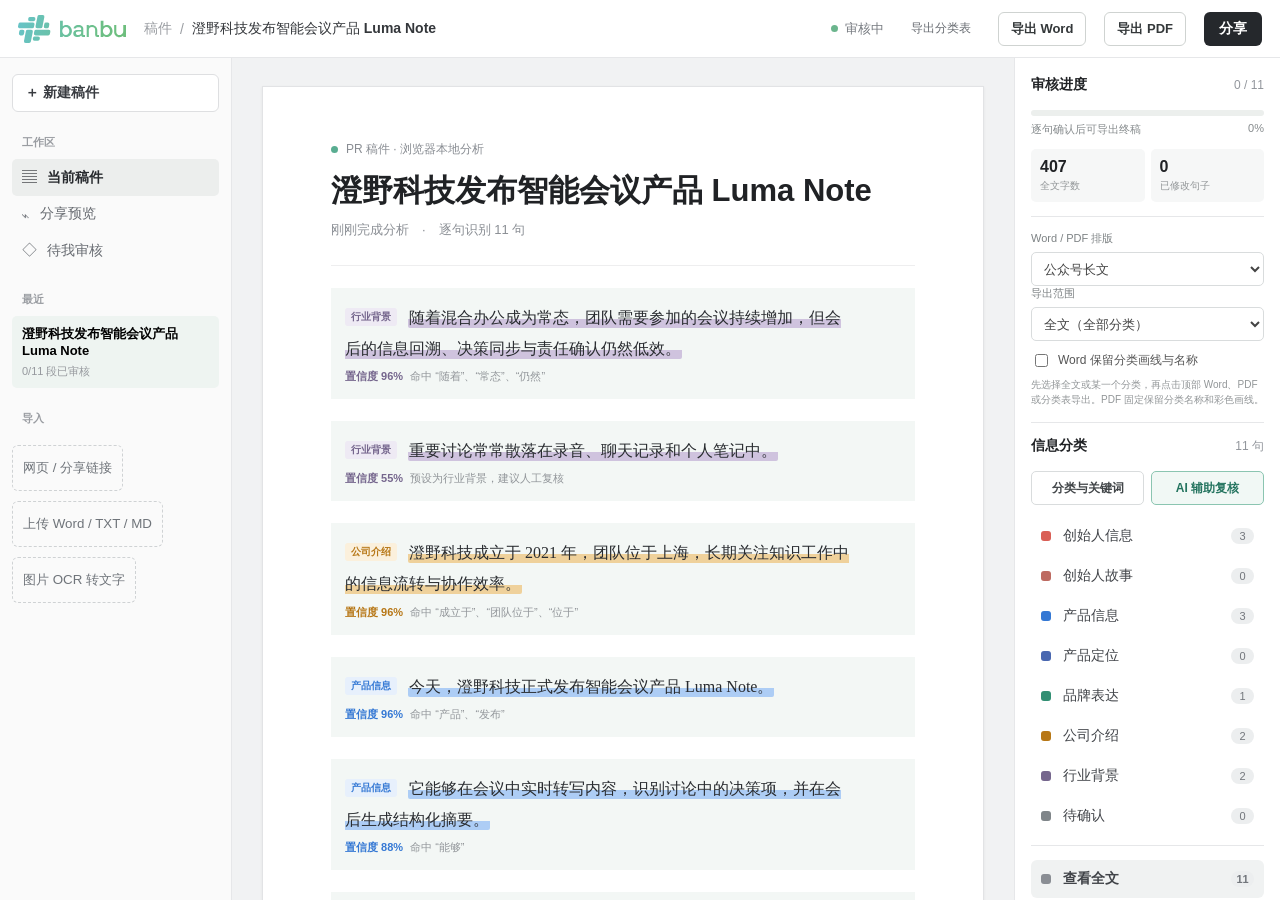
==== index.html @ 1acfd813 "Add files via upload" ====
<!doctype html>
<html lang="zh-CN">
<head>
<meta charset="utf-8">
<meta name="viewport" content="width=device-width,initial-scale=1">
<title>banbu稿件审核</title>
<style>
:root{--ink:#202225;--muted:#72767d;--line:#e6e7e9;--soft:#f6f7f8;--brand:#59ad91;--founder:#d95f56;--product:#3478d4;--voice:#328f73;--company:#b77716;--industry:#75668d;--side:232px;--review:266px}*{box-sizing:border-box}body{margin:0;font-family:Inter,"SF Pro Display","PingFang SC","Microsoft YaHei",sans-serif;color:var(--ink);background:#f4f5f6;font-size:14px}.app{height:100vh;display:grid;grid-template-columns:var(--side) minmax(600px,1fr) var(--review);grid-template-rows:58px 1fr;overflow:hidden}.topbar{grid-column:1/-1;background:#fff;border-bottom:1px solid var(--line);display:flex;align-items:center;padding:0 18px;gap:18px;z-index:3}.brand{width:108px;height:28px;display:block;flex:none}.crumb{display:flex;align-items:center;gap:8px;color:#9a9da2;min-width:0}.crumb strong{color:#34373b;font-weight:560;white-space:nowrap;overflow:hidden;text-overflow:ellipsis}.spacer{flex:1}.status{display:flex;align-items:center;gap:7px;color:#777b81;font-size:13px}.status i{width:7px;height:7px;border-radius:50%;background:#6bb58d}.iconbtn,.share,.newdoc,.filter,.restore{font:inherit;border:0;cursor:pointer}.iconbtn{width:34px;height:34px;background:transparent;border-radius:6px;color:#686c72;font-size:19px}.share{height:34px;border-radius:6px;padding:0 15px;background:#25282c;color:#fff;font-weight:600}.sidebar{grid-row:2;background:#fafafa;border-right:1px solid var(--line);padding:16px 12px;overflow:auto}.newdoc{width:100%;height:38px;border:1px solid #dedfe1;background:#fff;border-radius:6px;text-align:left;padding:0 12px;font-weight:600;color:#383b40}.side-label{margin:23px 10px 9px;color:#9a9da2;font-size:11px;font-weight:700}.nav{display:flex;align-items:center;gap:10px;padding:9px 10px;border-radius:5px;color:#666a70}.nav.active{background:#eceeed;color:#272a2e;font-weight:600}.nav b{font-size:15px;font-weight:500}.recent{margin-top:5px}.docitem{padding:9px 10px;border-radius:5px}.docitem strong{display:block;font-size:13px;margin-bottom:4px}.docitem span{color:#96999e;font-size:11px}.docitem.current{background:#eef4f1}.main{grid-row:2;background:#f1f2f3;overflow:auto;padding:28px 30px 80px}.page{max-width:790px;min-height:980px;margin:0 auto;background:#fff;border:1px solid #e2e3e5;box-shadow:0 1px 3px rgba(30,35,40,.06);padding:54px 68px}.doc-kicker{display:flex;align-items:center;gap:8px;color:#888c92;font-size:12px}.doc-kicker .dot{width:7px;height:7px;background:var(--brand);border-radius:50%}h1{font-size:31px;line-height:1.25;margin:14px 0 10px;letter-spacing:0;font-weight:720}.meta{color:#8b8f95;font-size:13px;padding-bottom:26px;border-bottom:1px solid #eeeeef}.focusbar{display:none;align-items:center;gap:10px;margin:20px 0 4px;padding:10px 12px;background:#f7f8f8;border-left:3px solid currentColor}.focusbar.show{display:flex}.focusbar strong{font-size:13px}.focusbar span{color:#7a7e84}.restore{margin-left:auto;color:#333;background:#fff;border:1px solid #dcdee0;border-radius:5px;padding:5px 9px}.article{font-family:"Songti SC","Noto Serif SC",serif;font-size:16px;line-height:1.95}.segment{margin:22px 0;transition:.16s}.segment mark{color:#292c30;border-radius:2px;padding:2px 1px;background:linear-gradient(transparent 57%,var(--mark) 57%)}.segment::before{content:attr(data-label);float:left;margin:6px 11px 0 0;font-family:Inter,"PingFang SC",sans-serif;font-size:10px;line-height:18px;height:18px;padding:0 6px;border-radius:3px;color:var(--color);background:var(--pale);font-weight:700}.segment.hidden{display:none}.empty{display:none;text-align:center;color:#878b91;padding:80px 0}.right{grid-row:2;background:#fff;border-left:1px solid var(--line);padding:18px 16px;overflow:auto}.review-head{display:flex;justify-content:space-between;align-items:center;margin-bottom:16px}.review-head strong{font-size:14px}.review-head span{font-size:12px;color:#92969c}.filter{width:100%;display:grid;grid-template-columns:12px 1fr auto;align-items:center;gap:10px;text-align:left;padding:10px;border-radius:6px;background:transparent;color:#414449;margin:2px 0}.filter:hover{background:#f5f6f6}.filter.active{background:#f0f2f2;font-weight:650}.swatch{width:10px;height:10px;border-radius:3px;background:var(--color)}.count{font-size:11px;min-width:23px;text-align:center;border-radius:10px;background:#eceeef;color:#72767c;padding:2px 5px}.full{border-top:1px solid var(--line);margin-top:10px;padding-top:12px}.note{margin-top:24px;padding-top:17px;border-top:1px solid var(--line);color:#8a8e94;font-size:12px;line-height:1.6}.upload{margin-top:10px;border:1px dashed #cfd2d4;border-radius:6px;padding:13px 10px;text-align:center;color:#6f747a;background:#fafafa}.toast{position:fixed;right:22px;top:72px;background:#26292d;color:#fff;padding:11px 14px;border-radius:6px;box-shadow:0 8px 26px #0002;opacity:0;transform:translateY(-6px);pointer-events:none;transition:.2s;z-index:10}.toast.show{opacity:1;transform:none}.mobile-filter{display:none}
@media(max-width:800px){.app{display:block;height:auto;min-height:100vh}.topbar{height:54px;position:sticky;top:0}.brand{width:86px}.crumb span,.status,.iconbtn{display:none}.share{padding:0 11px}.sidebar,.right{display:none}.main{padding:0;background:#fff;overflow:visible}.page{border:0;box-shadow:none;min-height:auto;padding:28px 20px 110px}.doc-kicker{font-size:11px}h1{font-size:25px}.article{font-size:15.5px;line-height:1.9}.segment{margin:18px 0}.mobile-filter{display:flex;position:fixed;left:0;right:0;bottom:0;background:#fff;border-top:1px solid var(--line);padding:8px 10px calc(8px + env(safe-area-inset-bottom));gap:6px;overflow-x:auto;z-index:6}.mobile-filter .filter{width:auto;display:flex;white-space:nowrap;padding:8px 9px;background:#f5f6f6}.mobile-filter .filter.active{outline:2px solid #daddde}.mobile-filter .count{display:none}.focusbar{margin-top:16px}.toast{left:16px;right:16px;top:66px;text-align:center}}
.modal-backdrop{position:fixed;inset:0;background:rgba(20,24,22,.32);display:none;align-items:center;justify-content:center;padding:24px;z-index:20}.modal-backdrop.show{display:flex}.modal{width:min(680px,100%);background:#fff;border:1px solid #dfe2df;border-radius:8px;box-shadow:0 24px 70px #18201d38;padding:24px}.modal-head{display:flex;align-items:start;justify-content:space-between;gap:20px}.modal h2{font-size:20px;margin:0 0 6px}.modal p{margin:0;color:#7b8080;line-height:1.6}.close{border:0;background:transparent;font-size:22px;color:#777;cursor:pointer}.draft-title{width:100%;height:40px;margin:20px 0 10px;border:1px solid #d7dadd;border-radius:5px;padding:0 12px;color:#282b2d;font:inherit}.draft-input{width:100%;height:280px;resize:vertical;border:1px solid #d7dadd;border-radius:5px;padding:13px;font:15px/1.75 "Songti SC",serif;color:#292c2d}.modal-actions{display:flex;align-items:center;gap:9px;margin-top:14px}.privacy{font-size:12px;color:#8a8e8d;margin-right:auto}.secondary,.analyze{height:38px;border-radius:5px;padding:0 14px;font:inherit;font-weight:600;cursor:pointer}.secondary{border:1px solid #d7dadd;background:#fff;color:#444}.analyze{border:1px solid #287c69;background:#287c69;color:#fff}.segment{position:relative;padding-right:26px}.reclassify{position:absolute;right:0;top:5px;width:22px;height:22px;border:0;background:transparent;color:#a4a8aa;cursor:pointer;opacity:0}.segment:hover .reclassify,.segment:focus-within .reclassify{opacity:1}.class-menu{position:fixed;display:none;background:#fff;border:1px solid #dddfe1;border-radius:6px;box-shadow:0 10px 34px #1a201d26;padding:5px;z-index:15}.class-menu.show{display:block}.class-menu button{display:block;width:150px;border:0;background:#fff;padding:8px 10px;text-align:left;border-radius:4px;color:#45484b;cursor:pointer}.class-menu button:hover{background:#f2f4f3}.empty-state{text-align:center;padding:100px 20px;color:#777}.empty-state h2{color:#333;font-size:22px;margin:0 0 8px}.empty-state button{margin-top:18px}.readonly .newdoc,.readonly .upload,.readonly .reclassify{display:none}.readonly .status{color:#75668d}.readonly .status i{background:#75668d}.analysis-note{font-size:11px;color:#969a9d;margin-top:12px;line-height:1.55}.file-hidden{display:none}
@media(max-width:800px){.modal{padding:20px}.draft-input{height:46vh}.modal-actions{flex-wrap:wrap}.privacy{width:100%}.reclassify{opacity:1}.segment{padding-right:24px}}
.word-export{height:34px;border:1px solid #cfd3d1;border-radius:6px;padding:0 12px;background:#fff;color:#34383a;font:600 13px Inter,"PingFang SC",sans-serif;cursor:pointer;white-space:nowrap}.segment{padding:5px 62px 5px 0}.segment mark{outline:0}.segment mark[contenteditable="true"]:focus{background:#fff5c9;box-shadow:0 0 0 3px #fff5c9;border-bottom-color:#d7ad38}.segment.edited::after{content:"已修改";position:absolute;right:30px;top:8px;font:10px/1.4 Inter,"PingFang SC",sans-serif;color:#7b8280}.segment.reviewed{opacity:.82}.segment.reviewed .review-toggle{color:#24745f}.segment.format-h1 mark{font-size:21px;font-weight:700;line-height:1.5}.segment.format-h2 mark{font-size:18px;font-weight:700;line-height:1.6}.segment.format-quote{display:block;border-left:3px solid #7ab9a2;padding-left:16px;color:#59615e}.segment.format-summary{background:#f3f7f5;padding:14px 62px 14px 14px}.segment-tools{position:absolute;right:0;top:6px;display:flex;gap:2px;opacity:0}.segment:hover .segment-tools,.segment:focus-within .segment-tools{opacity:1}.reclassify,.review-toggle{position:static;width:24px;height:24px;border:0;background:#fff;color:#a4a8aa;cursor:pointer;border-radius:4px;opacity:1}.reclassify:hover,.review-toggle:hover{background:#eef1ef;color:#4b5450}.class-menu-group{padding:6px 8px 4px;color:#a0a4a6;font-size:10px;font-weight:700}.class-menu button{width:176px}.review-summary{border-bottom:1px solid var(--line);padding-bottom:15px;margin-bottom:14px}.progress-track{height:6px;background:#ecefed;border-radius:3px;overflow:hidden;margin:8px 0 6px}.progress-bar{height:100%;background:#59ad91;width:0;transition:.2s}.progress-copy{display:flex;justify-content:space-between;color:#858a8c;font-size:11px}.stat-grid{display:grid;grid-template-columns:1fr 1fr;gap:6px;margin-top:12px}.stat{background:#f6f7f7;padding:9px;border-radius:5px}.stat b{display:block;font-size:16px}.stat span{font-size:10px;color:#929698}.layout-setting{margin-top:14px;padding-top:14px;border-top:1px solid var(--line)}.layout-setting label{display:block;color:#7d8284;font-size:11px;margin-bottom:6px}.layout-setting select{width:100%;height:34px;border:1px solid #d9dcdd;border-radius:5px;background:#fff;padding:0 8px;color:#444}.readonly .word-export{display:none}
@media(max-width:800px){.segment-tools{opacity:1}.segment{padding-right:54px}.topbar>.word-export{display:none}}
.iconbtn{width:auto;min-width:76px;padding:0 9px;font-size:12px;white-space:nowrap}
.docitem{display:block;width:100%;border:0;background:transparent;text-align:left;cursor:pointer;font:inherit}
.ocr-panel{display:none;grid-template-columns:116px 1fr;gap:14px;align-items:center;margin:10px 0;padding:10px;border:1px solid #dfe3e1;border-radius:6px;background:#f7f9f8}.ocr-panel.show{display:grid}.ocr-panel img{width:116px;height:78px;object-fit:contain;background:#fff;border:1px solid #e3e6e4}.ocr-copy strong,.ocr-copy span{display:block}.ocr-copy strong{font-size:13px;margin-bottom:4px}.ocr-copy span{font-size:11px;color:#848a87}.ocr-track{height:5px;background:#e4e9e6;border-radius:3px;overflow:hidden;margin-top:10px}.ocr-track i{display:block;width:0;height:100%;background:#55a98b;transition:width .2s}.ocr-panel.error .ocr-track i{background:#c95c54}.ocr-panel.error strong{color:#b34c45}.ocr-busy #analyzeBtn{opacity:.5;pointer-events:none}
.segment-evidence{display:flex;align-items:center;gap:7px;margin-top:5px;font:11px/1.45 Inter,"PingFang SC",sans-serif;color:#92969a}.segment-evidence .confidence{color:var(--color);font-weight:650}.segment-evidence .manual{color:#24745f;background:#e8f4ef;border-radius:3px;padding:1px 5px}.reclassify{width:auto;min-width:42px;padding:0 6px;font-size:11px}.criteria{margin-top:18px;border-top:1px solid var(--line);padding-top:14px}.criteria summary{cursor:pointer;font-weight:650;color:#4b4f52;list-style:none}.criteria summary::after{content:"＋";float:right;color:#979b9e}.criteria[open] summary::after{content:"−"}.criteria-list{margin-top:10px}.criterion{padding:8px 0;border-bottom:1px solid #f0f1f1}.criterion strong{display:flex;align-items:center;gap:7px;font-size:12px}.criterion i{width:8px;height:8px;border-radius:2px;background:var(--color)}.criterion p{margin:4px 0 0;color:#85898d;font-size:11px;line-height:1.5}.criterion:last-child{border-bottom:0}
.rule-actions{display:grid;grid-template-columns:1fr 1fr;gap:7px;margin:12px 0}.rule-actions button{height:34px;border:1px solid #d9dcdd;border-radius:5px;background:#fff;color:#424649;font:600 12px Inter,"PingFang SC",sans-serif;cursor:pointer}.rule-actions button.ai{border-color:#8bc5b1;color:#24745f;background:#f1f8f5}.export-check{display:flex!important;align-items:center;gap:7px;margin-top:10px!important;color:#555!important;font-size:12px!important}.export-check input{accent-color:#328f73}.config-modal{width:min(760px,100%);max-height:86vh;overflow:auto}.rule-row{display:grid;grid-template-columns:136px 1fr 34px 28px;gap:8px;align-items:start;padding:10px 0;border-bottom:1px solid #eceeee}.rule-row input,.rule-row textarea,.ai-form input{width:100%;border:1px solid #d8dbdc;border-radius:5px;padding:8px 10px;font:13px/1.5 Inter,"PingFang SC",sans-serif;color:#34383a}.rule-row textarea{height:68px;resize:vertical}.rule-fields label,.ai-form label{display:block;color:#7e8385;font-size:11px;margin-bottom:4px}.color-input{width:34px!important;height:34px!important;padding:2px!important}.config-foot{display:flex;align-items:center;gap:9px;margin-top:16px}.config-foot .privacy{max-width:430px}.ai-form{display:grid;gap:12px;margin-top:18px}.ai-note{padding:10px 12px;background:#f5f7f6;color:#69706d;font-size:12px;line-height:1.55}.ai-badge{color:#326ca8;background:#eaf2fb;border-radius:3px;padding:1px 5px}.ai-running{opacity:.55;pointer-events:none}.readonly .rule-actions,.readonly .export-check{display:none!important}
@media(max-width:800px){.config-modal{max-height:92vh}.rule-row{grid-template-columns:1fr 34px}.rule-row .rule-fields{grid-column:1/-1}.rule-actions{grid-template-columns:1fr}.segment-evidence{align-items:flex-start;flex-wrap:wrap}}
@media(max-width:800px){.iconbtn{display:none}}
.url-import{display:grid;grid-template-columns:1fr auto;gap:8px;margin:18px 0 10px}.url-import input{min-width:0;height:40px;border:1px solid #d7dadd;border-radius:5px;padding:0 12px;color:#282b2d;font:inherit}.url-import button{height:40px;border:1px solid #287c69;border-radius:5px;padding:0 16px;background:#fff;color:#287c69;font:600 13px Inter,"PingFang SC",sans-serif;cursor:pointer;white-space:nowrap}.url-import button:disabled{opacity:.55;cursor:wait}.url-status{display:none;margin:-1px 0 10px;padding:10px 12px;border-left:3px solid #59ad91;background:#f4f8f6;color:#5f6864;font-size:12px;line-height:1.55}.url-status.show{display:block}.url-status.error{border-color:#c95c54;background:#fbf4f3;color:#9b4943}.url-status strong{display:block;color:#343a37;margin-bottom:2px}.source-note{display:block;color:#929795;font-size:11px;margin-top:4px}.url-loading #analyzeBtn,.url-loading #extractUrl{opacity:.55;pointer-events:none}
.export-help{display:block;margin:7px 0 0;color:#929698;font-size:10px;line-height:1.5}.filter-empty{padding:72px 12px;text-align:center;color:#858a88}.filter-empty strong{display:block;color:#3e4441;margin-bottom:6px}.manual-lock{color:#24745f;font-weight:650}
.import-copy{display:none;height:34px;border:1px solid #287c69;border-radius:6px;padding:0 13px;background:#edf7f3;color:#287c69;font:600 13px Inter,"PingFang SC",sans-serif;cursor:pointer;white-space:nowrap}.readonly .import-copy{display:block}
@media(max-width:800px){.url-import{grid-template-columns:1fr}.url-import button{width:100%}.source-note{line-height:1.5}}
.mobile-tools,.mobile-sheet{display:none}@media(max-width:800px){.mobile-tools{display:block;height:34px;border:1px solid #cfd3d1;border-radius:6px;padding:0 10px;background:#fff;color:#34383a;font:600 13px Inter,"PingFang SC",sans-serif;white-space:nowrap}.topbar{gap:8px;padding:0 12px}.crumb{display:none}.share{margin-left:auto}.mobile-sheet{position:fixed;inset:0;z-index:30;background:#0005;padding:0;align-items:flex-end}.mobile-sheet.show{display:flex}.mobile-sheet-panel{width:100%;max-height:88vh;overflow:auto;background:#fff;border-radius:8px 8px 0 0;padding:16px 16px calc(18px + env(safe-area-inset-bottom));box-shadow:0 -12px 40px #0002}.mobile-sheet-head{display:flex;align-items:center;justify-content:space-between;margin-bottom:12px}.mobile-sheet-head strong{font-size:17px}.mobile-sheet-section{padding:13px 0;border-top:1px solid var(--line)}.mobile-sheet-section>label{display:block;margin:0 0 6px;color:#747a77;font-size:12px}.mobile-sheet-section select{width:100%;height:40px;margin-bottom:10px;border:1px solid #d7dadd;border-radius:5px;background:#fff;padding:0 10px;color:#34383a;font:inherit}.mobile-action-grid{display:grid;grid-template-columns:1fr 1fr;gap:8px}.mobile-action-grid button{min-height:42px;border:1px solid #d7dadd;border-radius:6px;background:#fff;color:#363b39;font:600 13px Inter,"PingFang SC",sans-serif;padding:8px}.mobile-action-grid button.primary{border-color:#287c69;background:#287c69;color:#fff}.mobile-action-grid button.wide{grid-column:1/-1}.readonly .mobile-edit-action{display:none}.mobile-sheet-note{margin:8px 0 0;color:#8a908d;font-size:11px;line-height:1.55}}
</style>
</head>
<body>
<div class="app">
  <header class="topbar">
    <svg class="brand" aria-label="banbu" viewBox="0 0 3401.54 881.43" xmlns="http://www.w3.org/2000/svg"><defs><linearGradient id="g" x1="337.87" y1="1561.84" x2="3688.22" y2="835.93" gradientTransform="matrix(1 0 0 -1 0 2551.18)" gradientUnits="userSpaceOnUse"><stop stop-color="#67c3c6"/><stop offset=".38" stop-color="#6ac1a2"/><stop offset=".73" stop-color="#6cbf87"/><stop offset=".94" stop-color="#6dbe7d"/></linearGradient></defs><g fill="url(#g)" transform="translate(-283.54 -834.62)"><path d="M1805.73 1146.58c-42 0-80.65 16.07-110.93 42.85v-171.75h-86.71v512.54h86.71v-42.84c30.28 26.77 68.88 42.84 110.93 42.84 97.29 0 176.16-85.88 176.16-191.82s-78.89-191.82-176.16-191.82Zm-16.82 317.1c-62 0-112.21-55.91-112.21-124.87s50.23-124.87 112.21-124.87 112.21 55.9 112.21 124.87-50.24 124.87-112.21 124.87Z"/><path d="M3085.66 1146.58c-42 0-80.65 16.07-110.94 42.85v-171.75H2888v512.54h86.7v-42.84c30.29 26.77 68.89 42.84 110.94 42.84 97.29 0 176.16-85.88 176.16-191.82s-78.64-191.82-175.98-191.82Zm-16.82 317.1c-62 0-112.22-55.91-112.22-124.87s50.24-124.87 112.22-124.87 112.21 55.9 112.21 124.87-50.24 124.87-112.21 124.87Z"/><path d="M2339.56 1462.69v-201.25c0-16.73-4.5-48.74-34.61-75.15-26.55-23.28-65.49-35.09-115.74-35.09-52.74 0-93.32 12.7-120.6 37.75-30 27.49-33.18 59.86-33.18 72.49h67c0-3 .83-13.37 11.51-23.17 10-9.17 31.18-20.11 75.32-20.11 52.22 0 83.39 16.18 83.39 43.28v43.69H2136a112.36 112.36 0 1 0 13.69 223.87h15.75a142.74 142.74 0 0 0 109-50.5 67.36 67.36 0 0 0 65.37 51.47h54.44v-67h-54.44a.29.29 0 0 1-.25-.28Zm-150.1 4.71h-9.23a79.25 79.25 0 0 1-8 .43c-36.36 0-65.83-25-65.83-55.86s29.47-55.86 65.83-55.86h100.37v49.09c-5.18 35.07-40.41 62.2-83.14 62.2Z"/><path d="M3598.42 1147v199.7c0 52.87-34.51 100.53-85.54 114.37a114 114 0 0 1-29.85 4c-56.89 0-103.17-40.39-103.17-90v-228.49h-67V1375c0 86.58 76.31 157 170.12 157 41.33 0 82.31-14.73 115.39-40.89v39.47h86.71V1147Z"/><path d="M2780.4 1463v-150c0-91.88-74.75-166.63-166.62-166.63a165.73 165.73 0 0 0-99.66 33.18v-32.92h-67v384h67V1313a99.66 99.66 0 1 1 199.32 0v149.78a67.29 67.29 0 0 0 67.22 67.22h54.5v-67Z"/><path d="M733.49 1254.16a54.85 54.85 0 0 0 53.84-44.32l14.43-73.59a54.87 54.87 0 0 0-43.28-64.4 54.31 54.31 0 0 0-10.56-1h-395A54.88 54.88 0 0 0 299 1115.13l-14.42 73.6a54.87 54.87 0 0 0 43.28 64.4 54.31 54.31 0 0 0 10.56 1Z"/><path d="M1248.45 1295.08h-395a54.88 54.88 0 0 0-53.85 44.31L785.13 1413a54.87 54.87 0 0 0 53.87 65.42h395a54.87 54.87 0 0 0 53.85-44.32l14.43-73.59a54.87 54.87 0 0 0-53.83-65.43Z"/><path d="M658.09 1030.52h114.13a54.88 54.88 0 0 0 53.92-44.67l5-26.47a54.89 54.89 0 0 0-53.92-65.08H663.1A54.88 54.88 0 0 0 609.18 939l-5 26.47a54.86 54.86 0 0 0 53.91 65Z"/><path d="M918.05 1513.64H808.81A54.86 54.86 0 0 0 755 1558l-4.48 22.81a54.88 54.88 0 0 0 53.85 65.44H913.58a54.86 54.86 0 0 0 53.85-44.32l4.47-22.81a54.87 54.87 0 0 0-53.85-65.48Z"/><path d="M1097.32 1188.73a54.89 54.89 0 0 0 53.85 65.43h50.38a54.87 54.87 0 0 0 53.85-44.32l14.43-73.59a54.87 54.87 0 0 0-53.85-65.43h-50.38a54.88 54.88 0 0 0-53.85 44.31Z"/><path d="M430.89 1295.08h-50.38a54.88 54.88 0 0 0-53.85 44.31L312.23 1413a54.88 54.88 0 0 0 43.29 64.41 54.31 54.31 0 0 0 10.56 1h50.38a54.86 54.86 0 0 0 53.85-44.32l14.43-73.59a54.87 54.87 0 0 0-53.85-65.45Z"/><path d="M696.21 1296.51H587a54.85 54.85 0 0 0-53.85 44.32l-60.7 309.79a54.87 54.87 0 0 0 53.85 65.43H635.51a54.86 54.86 0 0 0 53.85-44.32l60.7-309.8a54.86 54.86 0 0 0-53.85-65.42Z"/><path d="M889.71 1254.16H999a54.86 54.86 0 0 0 53.85-44.32l60.7-309.8a54.86 54.86 0 0 0-53.85-65.42H950.41a54.86 54.86 0 0 0-53.85 44.32l-60.7 309.79a54.87 54.87 0 0 0 53.85 65.43Z"/></g></svg>
    <div class="crumb"><span>稿件</span><span>/</span><strong id="crumbTitle">澄野科技发布 Luma Note</strong></div><div class="spacer"></div><div class="status" id="status"><i></i><span>审核中</span></div><button class="iconbtn" title="导出分类表" id="exportBtn">导出分类表</button><button class="word-export" id="wordExport">导出 Word</button><button class="word-export" id="pdfExport">导出 PDF</button><button class="import-copy" id="importCopy">导入为可编辑副本</button><button class="mobile-tools" id="mobileTools">功能</button><button class="share" id="share">分享</button>
  </header>
  <aside class="sidebar"><button class="newdoc" id="newDoc">＋ 新建稿件</button><div class="side-label">工作区</div><div class="nav active"><b>▤</b>当前稿件</div><div class="nav"><b>⌁</b>分享预览</div><div class="nav"><b>◇</b>待我审核</div><div class="side-label">最近</div><div class="recent" id="recentList"><div class="docitem current"><strong id="recentTitle">澄野科技发布 Luma Note</strong><span>刚刚编辑</span></div></div><div class="side-label">导入</div><button class="upload" id="urlTrigger">网页 / 分享链接</button><button class="upload" id="uploadTrigger">上传 Word / TXT / MD</button><button class="upload" id="ocrTrigger">图片 OCR 转文字</button><input class="file-hidden" id="fileInput" type="file" accept=".docx,.txt,.md,application/vnd.openxmlformats-officedocument.wordprocessingml.document,text/plain,text/markdown"><input class="file-hidden" id="imageInput" type="file" accept="image/png,image/jpeg,image/webp,image/bmp,image/tiff"></aside>
  <main class="main"><article class="page"><div class="doc-kicker"><span class="dot"></span><span id="docType">PR 稿件 · 浏览器本地分析</span></div><h1 id="docTitle">澄野科技发布智能会议产品 Luma Note</h1><div class="meta" id="meta">刚刚完成分析　·　共识别 8 处信息</div><div class="focusbar" id="focus"><strong id="focusName"></strong><span id="focusCount"></span><button class="restore">恢复全文</button></div><div class="article" id="article">
    <p class="segment" data-type="industry" data-label="行业背景"><mark>随着混合办公成为常态，团队需要参加的会议持续增加，但会后的信息回溯、决策同步与责任确认仍然低效。</mark>重要讨论常常散落在录音、聊天记录和个人笔记中。</p>
    <p class="segment" data-type="company" data-label="公司介绍"><mark>澄野科技成立于 2021 年，团队位于上海，长期关注知识工作中的信息流转与协作效率。</mark></p>
    <p class="segment" data-type="product" data-label="产品描述"><mark>今天，澄野科技正式发布智能会议产品 Luma Note。它能够在会议中实时转写内容，识别讨论中的决策项，并在会后生成结构化摘要。</mark></p>
    <p class="segment" data-type="founder" data-label="创始人信息"><mark>创始人林舟曾在企业协作领域工作十年。</mark>在他看来，会议的问题并不只是记录不完整，而是讨论结果很难自然进入后续执行。</p>
    <p class="segment" data-type="founder" data-label="创始人信息">林舟表示：<mark>“团队真正需要的不是更长的会议纪要，而是一份能让每个人快速确认下一步的共同记录。”</mark></p>
    <p class="segment" data-type="brand" data-label="品牌表达"><mark>Luma Note 希望让重要讨论沉淀为可执行共识，让记录从会后的整理负担，变成团队协作的一部分。</mark></p>
    <p class="segment" data-type="product" data-label="产品描述">用户可在摘要中查看议题脉络、负责人和待办事项，<mark>也可以回到对应的原始对话位置核对上下文。</mark></p>
    <p class="segment" data-type="company" data-label="公司介绍"><mark>目前，澄野科技正与不同规模的团队共同打磨产品，持续改善从会议讨论到行动确认的工作流程。</mark></p>
  </div></article></main>
  <aside class="right"><div class="review-summary"><div class="review-head"><strong>审核进度</strong><span id="reviewRatio">0 / 8</span></div><div class="progress-track"><div class="progress-bar" id="progressBar"></div></div><div class="progress-copy"><span>逐句确认后可导出终稿</span><span id="progressPercent">0%</span></div><div class="stat-grid"><div class="stat"><b id="wordCount">0</b><span>全文字数</span></div><div class="stat"><b id="editedCount">0</b><span>已修改句子</span></div></div><div class="layout-setting"><label for="layoutPreset">Word / PDF 排版</label><select id="layoutPreset"><option value="wechat">公众号长文</option><option value="press">标准新闻稿</option><option value="clean">简洁通用稿</option></select><label for="exportScope">导出范围</label><select id="exportScope"><option value="all">全文（全部分类）</option></select><label class="export-check"><input type="checkbox" id="keepMarks"> Word 保留分类画线与名称</label><span class="export-help">先选择全文或某一个分类，再点击顶部 Word、PDF 或分类表导出。PDF 固定保留分类名称和彩色画线。</span></div></div><div class="review-head"><strong>信息分类</strong><span id="totalCount">8 句</span></div><div class="rule-actions"><button id="ruleSettings">分类与关键词</button><button class="ai" id="aiReview">AI 辅助复核</button></div><div id="filters"></div><div class="full" id="fullFilter"></div><details class="criteria"><summary>查看严谨分类标准</summary><div class="criteria-list" id="criteriaList"></div></details><div class="note">每一句均可直接修改原文。<span class="manual-lock">人工重新标注后将永久锁定</span>，分类规则和 AI 均不会覆盖，只有你再次手动分类才能改变。<div class="analysis-note">AI 复核为可选功能，需配置兼容接口；稿件将发送到你选择的 AI 服务。</div></div></aside>
  <div class="mobile-filter" id="mobileFilters"></div><div class="toast" id="toast"></div>
</div>
<div class="mobile-sheet" id="mobileSheet"><div class="mobile-sheet-panel"><div class="mobile-sheet-head"><strong>稿件工具</strong><button class="close" id="closeMobileSheet" aria-label="关闭">×</button></div><div class="mobile-sheet-section mobile-edit-action"><div class="mobile-action-grid"><button data-mobile-action="new">新建 / 粘贴文稿</button><button data-mobile-action="url">读取网页 / 分享链接</button><button data-mobile-action="word">导入 Word / TXT / MD</button><button data-mobile-action="ocr">图片 OCR 转文字</button></div><p class="mobile-sheet-note">可把其他设备生成的 banbu 分享链接粘贴到“读取网页 / 分享链接”中还原全部标注。</p></div><div class="mobile-sheet-section"><label for="mobileLayoutPreset">Word / PDF 排版</label><select id="mobileLayoutPreset"><option value="wechat">公众号长文</option><option value="press">标准新闻稿</option><option value="clean">简洁通用稿</option></select><label for="mobileExportScope">导出范围</label><select id="mobileExportScope"><option value="all">全文（全部分类）</option></select><div class="mobile-action-grid"><button data-mobile-action="table">导出分类表</button><button data-mobile-action="wordExport">导出 Word</button><button data-mobile-action="pdfExport" class="wide primary">导出 PDF</button></div></div><div class="mobile-sheet-section mobile-edit-action"><div class="mobile-action-grid"><button data-mobile-action="rules">分类与关键词</button><button data-mobile-action="ai">AI 辅助复核</button></div></div></div></div>
<div class="modal-backdrop" id="ingestModal" role="dialog" aria-modal="true" aria-labelledby="modalTitle"><div class="modal"><div class="modal-head"><div><h2 id="modalTitle">导入一篇 PR 稿件</h2><p>支持网页链接、banbu 分享链接、Word、文字文件和图片。</p></div><button class="close" id="closeModal" aria-label="关闭">×</button></div><div class="url-import"><input id="sourceUrl" type="url" inputmode="url" autocomplete="url" placeholder="粘贴网页或 banbu 分享链接"><button id="extractUrl">读取链接</button></div><div class="url-status" id="urlStatus"><strong id="urlStatusTitle">正在读取链接</strong><span id="urlStatusDetail">请稍候</span></div><span class="source-note">分享链接只在本地还原；公开网页会优先快速直读，必要时使用 Jina Reader，不携带账号或 Cookie。</span><input class="draft-title" id="draftTitle" placeholder="稿件标题（可选）"><div class="ocr-panel" id="ocrPanel"><img id="ocrPreview" alt="待识别图片预览"><div class="ocr-copy"><strong id="ocrStatus">准备增强图片并识别</strong><span id="ocrDetail">自动放大、增强对比度并进行中英文识别</span><div class="ocr-track"><i id="ocrProgress"></i></div></div></div><textarea class="draft-input" id="draftInput" placeholder="链接、Word 或图片正文会显示在这里，也可直接粘贴稿件……"></textarea><div class="modal-actions"><span class="privacy">Word、粘贴内容与图片只在当前浏览器中处理</span><button class="secondary" id="selectImage">选择图片</button><button class="secondary" id="loadExample">载入示例</button><button class="analyze" id="analyzeBtn">开始分析</button></div></div></div>
<div class="modal-backdrop" id="rulesModal" role="dialog" aria-modal="true" aria-labelledby="rulesTitle"><div class="modal config-modal"><div class="modal-head"><div><h2 id="rulesTitle">分类与关键词设置</h2><p>保存后仅重算尚未人工标注的句子，人工标注和原文修改都会保留。</p></div><button class="close" data-close-modal="rulesModal" aria-label="关闭">×</button></div><div id="ruleEditor"></div><div class="config-foot"><span class="privacy">关键词使用中文逗号或换行分隔</span><button class="secondary" id="addRule">新增分类</button><button class="analyze" id="saveRules">保存并更新自动分类</button></div></div></div>
<div class="modal-backdrop" id="aiModal" role="dialog" aria-modal="true" aria-labelledby="aiTitle"><div class="modal config-modal"><div class="modal-head"><div><h2 id="aiTitle">AI 辅助复核</h2><p>使用你自己的 OpenAI 兼容接口复核分类，人工标注不会被覆盖。</p></div><button class="close" data-close-modal="aiModal" aria-label="关闭">×</button></div><div class="ai-form"><label>接口地址<input id="aiEndpoint" placeholder="https://你的服务地址/v1/chat/completions"></label><label>模型名称<input id="aiModel" placeholder="填写服务商提供的模型名称"></label><label>API Key<input id="aiKey" type="password" autocomplete="off" placeholder="仅保留在当前页面会话"></label><label class="export-check"><input type="checkbox" id="autoAi"> 新稿件完成关键词分类后自动进行 AI 复核</label><div class="ai-note">点击运行后，当前稿件文字、分类名称和判断标准会发送到所填服务。API Key 不写入本地存储，刷新页面后需重新填写。</div></div><div class="config-foot"><span class="privacy" id="aiConfigStatus">尚未运行</span><button class="secondary" id="saveAi">保存设置</button><button class="analyze" id="runAi">运行 AI 复核</button></div></div></div>
<div class="class-menu" id="classMenu"></div>
<script>/*! For license information please see tesseract.min.js.LICENSE.txt */
!function(t,r){"object"==typeof exports&&"object"==typeof module?module.exports=r():"function"==typeof define&&define.amd?define([],r):"object"==typeof exports?exports.Tesseract=r():t.Tesseract=r()}(self,(()=>(()=>{var t={30:(t,r,e)=>{function n(t){return n="function"==typeof Symbol&&"symbol"==typeof Symbol.iterator?function(t){return typeof t}:function(t){return t&&"function"==typeof Symbol&&t.constructor===Symbol&&t!==Symbol.prototype?"symbol":typeof t},n(t)}var o=function(t){"use strict";var r,e=Object.prototype,o=e.hasOwnProperty,i=Object.defineProperty||function(t,r,e){t[r]=e.value},a="function"==typeof Symbol?Symbol:{},c=a.iterator||"@@iterator",u=a.asyncIterator||"@@asyncIterator",f=a.toStringTag||"@@toStringTag";function s(t,r,e){return Object.defineProperty(t,r,{value:e,enumerable:!0,configurable:!0,writable:!0}),t[r]}try{s({},"")}catch(t){s=function(t,r,e){return t[r]=e}}function l(t,r,e,n){var o=r&&r.prototype instanceof m?r:m,a=Object.create(o.prototype),c=new N(n||[]);return i(a,"_invoke",{value:P(t,e,c)}),a}function h(t,r,e){try{return{type:"normal",arg:t.call(r,e)}}catch(t){return{type:"throw",arg:t}}}t.wrap=l;var p="suspendedStart",y="suspendedYield",v="executing",d="completed",g={};function m(){}function b(){}function w(){}var L={};s(L,c,(function(){return this}));var x=Object.getPrototypeOf,E=x&&x(x(A([])));E&&E!==e&&o.call(E,c)&&(L=E);var O=w.prototype=m.prototype=Object.create(L);function S(t){["next","throw","return"].forEach((function(r){s(t,r,(function(t){return this._invoke(r,t)}))}))}function j(t,r){function e(i,a,c,u){var f=h(t[i],t,a);if("throw"!==f.type){var s=f.arg,l=s.value;return l&&"object"===n(l)&&o.call(l,"__await")?r.resolve(l.__await).then((function(t){e("next",t,c,u)}),(function(t){e("throw",t,c,u)})):r.resolve(l).then((function(t){s.value=t,c(s)}),(function(t){return e("throw",t,c,u)}))}u(f.arg)}var a;i(this,"_invoke",{value:function(t,n){function o(){return new r((function(r,o){e(t,n,r,o)}))}return a=a?a.then(o,o):o()}})}function P(t,r,e){var n=p;return function(o,i){if(n===v)throw new Error("Generator is already running");if(n===d){if("throw"===o)throw i;return G()}for(e.method=o,e.arg=i;;){var a=e.delegate;if(a){var c=_(a,e);if(c){if(c===g)continue;return c}}if("next"===e.method)e.sent=e._sent=e.arg;else if("throw"===e.method){if(n===p)throw n=d,e.arg;e.dispatchException(e.arg)}else"return"===e.method&&e.abrupt("return",e.arg);n=v;var u=h(t,r,e);if("normal"===u.type){if(n=e.done?d:y,u.arg===g)continue;return{value:u.arg,done:e.done}}"throw"===u.type&&(n=d,e.method="throw",e.arg=u.arg)}}}function _(t,e){var n=e.method,o=t.iterator[n];if(o===r)return e.delegate=null,"throw"===n&&t.iterator.return&&(e.method="return",e.arg=r,_(t,e),"throw"===e.method)||"return"!==n&&(e.method="throw",e.arg=new TypeError("The iterator does not provide a '"+n+"' method")),g;var i=h(o,t.iterator,e.arg);if("throw"===i.type)return e.method="throw",e.arg=i.arg,e.delegate=null,g;var a=i.arg;return a?a.done?(e[t.resultName]=a.value,e.next=t.nextLoc,"return"!==e.method&&(e.method="next",e.arg=r),e.delegate=null,g):a:(e.method="throw",e.arg=new TypeError("iterator result is not an object"),e.delegate=null,g)}function k(t){var r={tryLoc:t[0]};1 in t&&(r.catchLoc=t[1]),2 in t&&(r.finallyLoc=t[2],r.afterLoc=t[3]),this.tryEntries.push(r)}function T(t){var r=t.completion||{};r.type="normal",delete r.arg,t.completion=r}function N(t){this.tryEntries=[{tryLoc:"root"}],t.forEach(k,this),this.reset(!0)}function A(t){if(t){var e=t[c];if(e)return e.call(t);if("function"==typeof t.next)return t;if(!isNaN(t.length)){var n=-1,i=function e(){for(;++n<t.length;)if(o.call(t,n))return e.value=t[n],e.done=!1,e;return e.value=r,e.done=!0,e};return i.next=i}}return{next:G}}function G(){return{value:r,done:!0}}return b.prototype=w,i(O,"constructor",{value:w,configurable:!0}),i(w,"constructor",{value:b,configurable:!0}),b.displayName=s(w,f,"GeneratorFunction"),t.isGeneratorFunction=function(t){var r="function"==typeof t&&t.constructor;return!!r&&(r===b||"GeneratorFunction"===(r.displayName||r.name))},t.mark=function(t){return Object.setPrototypeOf?Object.setPrototypeOf(t,w):(t.__proto__=w,s(t,f,"GeneratorFunction")),t.prototype=Object.create(O),t},t.awrap=function(t){return{__await:t}},S(j.prototype),s(j.prototype,u,(function(){return this})),t.AsyncIterator=j,t.async=function(r,e,n,o,i){void 0===i&&(i=Promise);var a=new j(l(r,e,n,o),i);return t.isGeneratorFunction(e)?a:a.next().then((function(t){return t.done?t.value:a.next()}))},S(O),s(O,f,"Generator"),s(O,c,(function(){return this})),s(O,"toString",(function(){return"[object Generator]"})),t.keys=function(t){var r=Object(t),e=[];for(var n in r)e.push(n);return e.reverse(),function t(){for(;e.length;){var n=e.pop();if(n in r)return t.value=n,t.done=!1,t}return t.done=!0,t}},t.values=A,N.prototype={constructor:N,reset:function(t){if(this.prev=0,this.next=0,this.sent=this._sent=r,this.done=!1,this.delegate=null,this.method="next",this.arg=r,this.tryEntries.forEach(T),!t)for(var e in this)"t"===e.charAt(0)&&o.call(this,e)&&!isNaN(+e.slice(1))&&(this[e]=r)},stop:function(){this.done=!0;var t=this.tryEntries[0].completion;if("throw"===t.type)throw t.arg;return this.rval},dispatchException:function(t){if(this.done)throw t;var e=this;function n(n,o){return c.type="throw",c.arg=t,e.next=n,o&&(e.method="next",e.arg=r),!!o}for(var i=this.tryEntries.length-1;i>=0;--i){var a=this.tryEntries[i],c=a.completion;if("root"===a.tryLoc)return n("end");if(a.tryLoc<=this.prev){var u=o.call(a,"catchLoc"),f=o.call(a,"finallyLoc");if(u&&f){if(this.prev<a.catchLoc)return n(a.catchLoc,!0);if(this.prev<a.finallyLoc)return n(a.finallyLoc)}else if(u){if(this.prev<a.catchLoc)return n(a.catchLoc,!0)}else{if(!f)throw new Error("try statement without catch or finally");if(this.prev<a.finallyLoc)return n(a.finallyLoc)}}}},abrupt:function(t,r){for(var e=this.tryEntries.length-1;e>=0;--e){var n=this.tryEntries[e];if(n.tryLoc<=this.prev&&o.call(n,"finallyLoc")&&this.prev<n.finallyLoc){var i=n;break}}i&&("break"===t||"continue"===t)&&i.tryLoc<=r&&r<=i.finallyLoc&&(i=null);var a=i?i.completion:{};return a.type=t,a.arg=r,i?(this.method="next",this.next=i.finallyLoc,g):this.complete(a)},complete:function(t,r){if("throw"===t.type)throw t.arg;return"break"===t.type||"continue"===t.type?this.next=t.arg:"return"===t.type?(this.rval=this.arg=t.arg,this.method="return",this.next="end"):"normal"===t.type&&r&&(this.next=r),g},finish:function(t){for(var r=this.tryEntries.length-1;r>=0;--r){var e=this.tryEntries[r];if(e.finallyLoc===t)return this.complete(e.completion,e.afterLoc),T(e),g}},catch:function(t){for(var r=this.tryEntries.length-1;r>=0;--r){var e=this.tryEntries[r];if(e.tryLoc===t){var n=e.completion;if("throw"===n.type){var o=n.arg;T(e)}return o}}throw new Error("illegal catch attempt")},delegateYield:function(t,e,n){return this.delegate={iterator:A(t),resultName:e,nextLoc:n},"next"===this.method&&(this.arg=r),g}},t}("object"===n(t=e.nmd(t))?t.exports:{});try{regeneratorRuntime=o}catch(t){"object"===("undefined"==typeof globalThis?"undefined":n(globalThis))?globalThis.regeneratorRuntime=o:Function("r","regeneratorRuntime = r")(o)}},35:(t,r,e)=>{"use strict";function n(t){return n="function"==typeof Symbol&&"symbol"==typeof Symbol.iterator?function(t){return typeof t}:function(t){return t&&"function"==typeof Symbol&&t.constructor===Symbol&&t!==Symbol.prototype?"symbol":typeof t},n(t)}function o(t,r){var e=Object.keys(t);if(Object.getOwnPropertySymbols){var n=Object.getOwnPropertySymbols(t);r&&(n=n.filter((function(r){return Object.getOwnPropertyDescriptor(t,r).enumerable}))),e.push.apply(e,n)}return e}function i(t,r,e){return(r=function(t){var r=function(t){if("object"!=n(t)||!t)return t;var r=t[Symbol.toPrimitive];if(void 0!==r){var e=r.call(t,"string");if("object"!=n(e))return e;throw new TypeError("@@toPrimitive must return a primitive value.")}return String(t)}(t);return"symbol"==n(r)?r:r+""}(r))in t?Object.defineProperty(t,r,{value:e,enumerable:!0,configurable:!0,writable:!0}):t[r]=e,t}var a="browser"===e(938)("type")?function(t){return new URL(t,window.location.href).href}:function(t){return t};t.exports=function(t){var r=function(t){for(var r=1;r<arguments.length;r++){var e=null!=arguments[r]?arguments[r]:{};r%2?o(Object(e),!0).forEach((function(r){i(t,r,e[r])})):Object.getOwnPropertyDescriptors?Object.defineProperties(t,Object.getOwnPropertyDescriptors(e)):o(Object(e)).forEach((function(r){Object.defineProperty(t,r,Object.getOwnPropertyDescriptor(e,r))}))}return t}({},t);return["corePath","workerPath","langPath"].forEach((function(e){t[e]&&(r[e]=a(r[e]))})),r}},65:function(t,r){"use strict";var e=this,n=!1;r.logging=n,r.setLogging=function(t){n=t},r.log=function(){for(var t=arguments.length,r=new Array(t),o=0;o<t;o++)r[o]=arguments[o];return n?console.log.apply(e,r):null}},70:t=>{"use strict";t.exports=function(t,r){return"".concat(t,"-").concat(r,"-").concat(Math.random().toString(16).slice(3,8))}},130:t=>{"use strict";function r(t){return r="function"==typeof Symbol&&"symbol"==typeof Symbol.iterator?function(t){return typeof t}:function(t){return t&&"function"==typeof Symbol&&t.constructor===Symbol&&t!==Symbol.prototype?"symbol":typeof t},r(t)}function e(){e=function(){return n};var t,n={},o=Object.prototype,i=o.hasOwnProperty,a=Object.defineProperty||function(t,r,e){t[r]=e.value},c="function"==typeof Symbol?Symbol:{},u=c.iterator||"@@iterator",f=c.asyncIterator||"@@asyncIterator",s=c.toStringTag||"@@toStringTag";function l(t,r,e){return Object.defineProperty(t,r,{value:e,enumerable:!0,configurable:!0,writable:!0}),t[r]}try{l({},"")}catch(t){l=function(t,r,e){return t[r]=e}}function h(t,r,e,n){var o=r&&r.prototype instanceof b?r:b,i=Object.create(o.prototype),c=new A(n||[]);return a(i,"_invoke",{value:_(t,e,c)}),i}function p(t,r,e){try{return{type:"normal",arg:t.call(r,e)}}catch(t){return{type:"throw",arg:t}}}n.wrap=h;var y="suspendedStart",v="suspendedYield",d="executing",g="completed",m={};function b(){}function w(){}function L(){}var x={};l(x,u,(function(){return this}));var E=Object.getPrototypeOf,O=E&&E(E(G([])));O&&O!==o&&i.call(O,u)&&(x=O);var S=L.prototype=b.prototype=Object.create(x);function j(t){["next","throw","return"].forEach((function(r){l(t,r,(function(t){return this._invoke(r,t)}))}))}function P(t,e){function n(o,a,c,u){var f=p(t[o],t,a);if("throw"!==f.type){var s=f.arg,l=s.value;return l&&"object"==r(l)&&i.call(l,"__await")?e.resolve(l.__await).then((function(t){n("next",t,c,u)}),(function(t){n("throw",t,c,u)})):e.resolve(l).then((function(t){s.value=t,c(s)}),(function(t){return n("throw",t,c,u)}))}u(f.arg)}var o;a(this,"_invoke",{value:function(t,r){function i(){return new e((function(e,o){n(t,r,e,o)}))}return o=o?o.then(i,i):i()}})}function _(r,e,n){var o=y;return function(i,a){if(o===d)throw Error("Generator is already running");if(o===g){if("throw"===i)throw a;return{value:t,done:!0}}for(n.method=i,n.arg=a;;){var c=n.delegate;if(c){var u=k(c,n);if(u){if(u===m)continue;return u}}if("next"===n.method)n.sent=n._sent=n.arg;else if("throw"===n.method){if(o===y)throw o=g,n.arg;n.dispatchException(n.arg)}else"return"===n.method&&n.abrupt("return",n.arg);o=d;var f=p(r,e,n);if("normal"===f.type){if(o=n.done?g:v,f.arg===m)continue;return{value:f.arg,done:n.done}}"throw"===f.type&&(o=g,n.method="throw",n.arg=f.arg)}}}function k(r,e){var n=e.method,o=r.iterator[n];if(o===t)return e.delegate=null,"throw"===n&&r.iterator.return&&(e.method="return",e.arg=t,k(r,e),"throw"===e.method)||"return"!==n&&(e.method="throw",e.arg=new TypeError("The iterator does not provide a '"+n+"' method")),m;var i=p(o,r.iterator,e.arg);if("throw"===i.type)return e.method="throw",e.arg=i.arg,e.delegate=null,m;var a=i.arg;return a?a.done?(e[r.resultName]=a.value,e.next=r.nextLoc,"return"!==e.method&&(e.method="next",e.arg=t),e.delegate=null,m):a:(e.method="throw",e.arg=new TypeError("iterator result is not an object"),e.delegate=null,m)}function T(t){var r={tryLoc:t[0]};1 in t&&(r.catchLoc=t[1]),2 in t&&(r.finallyLoc=t[2],r.afterLoc=t[3]),this.tryEntries.push(r)}function N(t){var r=t.completion||{};r.type="normal",delete r.arg,t.completion=r}function A(t){this.tryEntries=[{tryLoc:"root"}],t.forEach(T,this),this.reset(!0)}function G(e){if(e||""===e){var n=e[u];if(n)return n.call(e);if("function"==typeof e.next)return e;if(!isNaN(e.length)){var o=-1,a=function r(){for(;++o<e.length;)if(i.call(e,o))return r.value=e[o],r.done=!1,r;return r.value=t,r.done=!0,r};return a.next=a}}throw new TypeError(r(e)+" is not iterable")}return w.prototype=L,a(S,"constructor",{value:L,configurable:!0}),a(L,"constructor",{value:w,configurable:!0}),w.displayName=l(L,s,"GeneratorFunction"),n.isGeneratorFunction=function(t){var r="function"==typeof t&&t.constructor;return!!r&&(r===w||"GeneratorFunction"===(r.displayName||r.name))},n.mark=function(t){return Object.setPrototypeOf?Object.setPrototypeOf(t,L):(t.__proto__=L,l(t,s,"GeneratorFunction")),t.prototype=Object.create(S),t},n.awrap=function(t){return{__await:t}},j(P.prototype),l(P.prototype,f,(function(){return this})),n.AsyncIterator=P,n.async=function(t,r,e,o,i){void 0===i&&(i=Promise);var a=new P(h(t,r,e,o),i);return n.isGeneratorFunction(r)?a:a.next().then((function(t){return t.done?t.value:a.next()}))},j(S),l(S,s,"Generator"),l(S,u,(function(){return this})),l(S,"toString",(function(){return"[object Generator]"})),n.keys=function(t){var r=Object(t),e=[];for(var n in r)e.push(n);return e.reverse(),function t(){for(;e.length;){var n=e.pop();if(n in r)return t.value=n,t.done=!1,t}return t.done=!0,t}},n.values=G,A.prototype={constructor:A,reset:function(r){if(this.prev=0,this.next=0,this.sent=this._sent=t,this.done=!1,this.delegate=null,this.method="next",this.arg=t,this.tryEntries.forEach(N),!r)for(var e in this)"t"===e.charAt(0)&&i.call(this,e)&&!isNaN(+e.slice(1))&&(this[e]=t)},stop:function(){this.done=!0;var t=this.tryEntries[0].completion;if("throw"===t.type)throw t.arg;return this.rval},dispatchException:function(r){if(this.done)throw r;var e=this;function n(n,o){return c.type="throw",c.arg=r,e.next=n,o&&(e.method="next",e.arg=t),!!o}for(var o=this.tryEntries.length-1;o>=0;--o){var a=this.tryEntries[o],c=a.completion;if("root"===a.tryLoc)return n("end");if(a.tryLoc<=this.prev){var u=i.call(a,"catchLoc"),f=i.call(a,"finallyLoc");if(u&&f){if(this.prev<a.catchLoc)return n(a.catchLoc,!0);if(this.prev<a.finallyLoc)return n(a.finallyLoc)}else if(u){if(this.prev<a.catchLoc)return n(a.catchLoc,!0)}else{if(!f)throw Error("try statement without catch or finally");if(this.prev<a.finallyLoc)return n(a.finallyLoc)}}}},abrupt:function(t,r){for(var e=this.tryEntries.length-1;e>=0;--e){var n=this.tryEntries[e];if(n.tryLoc<=this.prev&&i.call(n,"finallyLoc")&&this.prev<n.finallyLoc){var o=n;break}}o&&("break"===t||"continue"===t)&&o.tryLoc<=r&&r<=o.finallyLoc&&(o=null);var a=o?o.completion:{};return a.type=t,a.arg=r,o?(this.method="next",this.next=o.finallyLoc,m):this.complete(a)},complete:function(t,r){if("throw"===t.type)throw t.arg;return"break"===t.type||"continue"===t.type?this.next=t.arg:"return"===t.type?(this.rval=this.arg=t.arg,this.method="return",this.next="end"):"normal"===t.type&&r&&(this.next=r),m},finish:function(t){for(var r=this.tryEntries.length-1;r>=0;--r){var e=this.tryEntries[r];if(e.finallyLoc===t)return this.complete(e.completion,e.afterLoc),N(e),m}},catch:function(t){for(var r=this.tryEntries.length-1;r>=0;--r){var e=this.tryEntries[r];if(e.tryLoc===t){var n=e.completion;if("throw"===n.type){var o=n.arg;N(e)}return o}}throw Error("illegal catch attempt")},delegateYield:function(r,e,n){return this.delegate={iterator:G(r),resultName:e,nextLoc:n},"next"===this.method&&(this.arg=t),m}},n}function n(t,r,e,n,o,i,a){try{var c=t[i](a),u=c.value}catch(t){return void e(t)}c.done?r(u):Promise.resolve(u).then(n,o)}function o(t){return function(){var r=this,e=arguments;return new Promise((function(o,i){var a=t.apply(r,e);function c(t){n(a,o,i,c,u,"next",t)}function u(t){n(a,o,i,c,u,"throw",t)}c(void 0)}))}}var i=function(t){return new Promise((function(r,e){var n=new FileReader;n.onload=function(){r(n.result)},n.onerror=function(t){var r=t.target.error.code;e(Error("File could not be read! Code=".concat(r)))},n.readAsArrayBuffer(t)}))},a=function(){var t=o(e().mark((function t(r){var n,c,u;return e().wrap((function(t){for(;;)switch(t.prev=t.next){case 0:if(n=r,void 0!==r){t.next=3;break}return t.abrupt("return","undefined");case 3:if("string"!=typeof r){t.next=16;break}if(!/data:image\/([a-zA-Z]*);base64,([^"]*)/.test(r)){t.next=8;break}n=atob(r.split(",")[1]).split("").map((function(t){return t.charCodeAt(0)})),t.next=14;break;case 8:return t.next=10,fetch(r);case 10:return c=t.sent,t.next=13,c.arrayBuffer();case 13:n=t.sent;case 14:t.next=43;break;case 16:if(!("undefined"!=typeof HTMLElement&&r instanceof HTMLElement)){t.next=30;break}if("IMG"!==r.tagName){t.next=21;break}return t.next=20,a(r.src);case 20:n=t.sent;case 21:if("VIDEO"!==r.tagName){t.next=25;break}return t.next=24,a(r.poster);case 24:n=t.sent;case 25:if("CANVAS"!==r.tagName){t.next=28;break}return t.next=28,new Promise((function(t){r.toBlob(function(){var r=o(e().mark((function r(o){return e().wrap((function(r){for(;;)switch(r.prev=r.next){case 0:return r.next=2,i(o);case 2:n=r.sent,t();case 4:case"end":return r.stop()}}),r)})));return function(t){return r.apply(this,arguments)}}())}));case 28:t.next=43;break;case 30:if(!("undefined"!=typeof OffscreenCanvas&&r instanceof OffscreenCanvas)){t.next=39;break}return t.next=33,r.convertToBlob();case 33:return u=t.sent,t.next=36,i(u);case 36:n=t.sent,t.next=43;break;case 39:if(!(r instanceof File||r instanceof Blob)){t.next=43;break}return t.next=42,i(r);case 42:n=t.sent;case 43:return t.abrupt("return",new Uint8Array(n));case 44:case"end":return t.stop()}}),t)})));return function(r){return t.apply(this,arguments)}}();t.exports=a},192:t=>{"use strict";t.exports={AFR:"afr",AMH:"amh",ARA:"ara",ASM:"asm",AZE:"aze",AZE_CYRL:"aze_cyrl",BEL:"bel",BEN:"ben",BOD:"bod",BOS:"bos",BUL:"bul",CAT:"cat",CEB:"ceb",CES:"ces",CHI_SIM:"chi_sim",CHI_TRA:"chi_tra",CHR:"chr",CYM:"cym",DAN:"dan",DEU:"deu",DZO:"dzo",ELL:"ell",ENG:"eng",ENM:"enm",EPO:"epo",EST:"est",EUS:"eus",FAS:"fas",FIN:"fin",FRA:"fra",FRK:"frk",FRM:"frm",GLE:"gle",GLG:"glg",GRC:"grc",GUJ:"guj",HAT:"hat",HEB:"heb",HIN:"hin",HRV:"hrv",HUN:"hun",IKU:"iku",IND:"ind",ISL:"isl",ITA:"ita",ITA_OLD:"ita_old",JAV:"jav",JPN:"jpn",KAN:"kan",KAT:"kat",KAT_OLD:"kat_old",KAZ:"kaz",KHM:"khm",KIR:"kir",KOR:"kor",KUR:"kur",LAO:"lao",LAT:"lat",LAV:"lav",LIT:"lit",MAL:"mal",MAR:"mar",MKD:"mkd",MLT:"mlt",MSA:"msa",MYA:"mya",NEP:"nep",NLD:"nld",NOR:"nor",ORI:"ori",PAN:"pan",POL:"pol",POR:"por",PUS:"pus",RON:"ron",RUS:"rus",SAN:"san",SIN:"sin",SLK:"slk",SLV:"slv",SPA:"spa",SPA_OLD:"spa_old",SQI:"sqi",SRP:"srp",SRP_LATN:"srp_latn",SWA:"swa",SWE:"swe",SYR:"syr",TAM:"tam",TEL:"tel",TGK:"tgk",TGL:"tgl",THA:"tha",TIR:"tir",TUR:"tur",UIG:"uig",UKR:"ukr",URD:"urd",UZB:"uzb",UZB_CYRL:"uzb_cyrl",VIE:"vie",YID:"yid"}},286:t=>{"use strict";t.exports={workerBlobURL:!0,logger:function(){}}},318:t=>{"use strict";t.exports=function(t){var r,e=t.workerPath,n=t.workerBlobURL;if(Blob&&URL&&n){var o=new Blob(['importScripts("'.concat(e,'");')],{type:"application/javascript"});r=new Worker(URL.createObjectURL(o))}else r=new Worker(e);return r}},330:t=>{"use strict";t.exports={rE:"7.0.0"}},364:function(t,r,e){"use strict";function n(t){return n="function"==typeof Symbol&&"symbol"==typeof Symbol.iterator?function(t){return typeof t}:function(t){return t&&"function"==typeof Symbol&&t.constructor===Symbol&&t!==Symbol.prototype?"symbol":typeof t},n(t)}var o=this;function i(){i=function(){return r};var t,r={},e=Object.prototype,o=e.hasOwnProperty,a=Object.defineProperty||function(t,r,e){t[r]=e.value},c="function"==typeof Symbol?Symbol:{},u=c.iterator||"@@iterator",f=c.asyncIterator||"@@asyncIterator",s=c.toStringTag||"@@toStringTag";function l(t,r,e){return Object.defineProperty(t,r,{value:e,enumerable:!0,configurable:!0,writable:!0}),t[r]}try{l({},"")}catch(t){l=function(t,r,e){return t[r]=e}}function h(t,r,e,n){var o=r&&r.prototype instanceof b?r:b,i=Object.create(o.prototype),c=new A(n||[]);return a(i,"_invoke",{value:_(t,e,c)}),i}function p(t,r,e){try{return{type:"normal",arg:t.call(r,e)}}catch(t){return{type:"throw",arg:t}}}r.wrap=h;var y="suspendedStart",v="suspendedYield",d="executing",g="completed",m={};function b(){}function w(){}function L(){}var x={};l(x,u,(function(){return this}));var E=Object.getPrototypeOf,O=E&&E(E(G([])));O&&O!==e&&o.call(O,u)&&(x=O);var S=L.prototype=b.prototype=Object.create(x);function j(t){["next","throw","return"].forEach((function(r){l(t,r,(function(t){return this._invoke(r,t)}))}))}function P(t,r){function e(i,a,c,u){var f=p(t[i],t,a);if("throw"!==f.type){var s=f.arg,l=s.value;return l&&"object"==n(l)&&o.call(l,"__await")?r.resolve(l.__await).then((function(t){e("next",t,c,u)}),(function(t){e("throw",t,c,u)})):r.resolve(l).then((function(t){s.value=t,c(s)}),(function(t){return e("throw",t,c,u)}))}u(f.arg)}var i;a(this,"_invoke",{value:function(t,n){function o(){return new r((function(r,o){e(t,n,r,o)}))}return i=i?i.then(o,o):o()}})}function _(r,e,n){var o=y;return function(i,a){if(o===d)throw Error("Generator is already running");if(o===g){if("throw"===i)throw a;return{value:t,done:!0}}for(n.method=i,n.arg=a;;){var c=n.delegate;if(c){var u=k(c,n);if(u){if(u===m)continue;return u}}if("next"===n.method)n.sent=n._sent=n.arg;else if("throw"===n.method){if(o===y)throw o=g,n.arg;n.dispatchException(n.arg)}else"return"===n.method&&n.abrupt("return",n.arg);o=d;var f=p(r,e,n);if("normal"===f.type){if(o=n.done?g:v,f.arg===m)continue;return{value:f.arg,done:n.done}}"throw"===f.type&&(o=g,n.method="throw",n.arg=f.arg)}}}function k(r,e){var n=e.method,o=r.iterator[n];if(o===t)return e.delegate=null,"throw"===n&&r.iterator.return&&(e.method="return",e.arg=t,k(r,e),"throw"===e.method)||"return"!==n&&(e.method="throw",e.arg=new TypeError("The iterator does not provide a '"+n+"' method")),m;var i=p(o,r.iterator,e.arg);if("throw"===i.type)return e.method="throw",e.arg=i.arg,e.delegate=null,m;var a=i.arg;return a?a.done?(e[r.resultName]=a.value,e.next=r.nextLoc,"return"!==e.method&&(e.method="next",e.arg=t),e.delegate=null,m):a:(e.method="throw",e.arg=new TypeError("iterator result is not an object"),e.delegate=null,m)}function T(t){var r={tryLoc:t[0]};1 in t&&(r.catchLoc=t[1]),2 in t&&(r.finallyLoc=t[2],r.afterLoc=t[3]),this.tryEntries.push(r)}function N(t){var r=t.completion||{};r.type="normal",delete r.arg,t.completion=r}function A(t){this.tryEntries=[{tryLoc:"root"}],t.forEach(T,this),this.reset(!0)}function G(r){if(r||""===r){var e=r[u];if(e)return e.call(r);if("function"==typeof r.next)return r;if(!isNaN(r.length)){var i=-1,a=function e(){for(;++i<r.length;)if(o.call(r,i))return e.value=r[i],e.done=!1,e;return e.value=t,e.done=!0,e};return a.next=a}}throw new TypeError(n(r)+" is not iterable")}return w.prototype=L,a(S,"constructor",{value:L,configurable:!0}),a(L,"constructor",{value:w,configurable:!0}),w.displayName=l(L,s,"GeneratorFunction"),r.isGeneratorFunction=function(t){var r="function"==typeof t&&t.constructor;return!!r&&(r===w||"GeneratorFunction"===(r.displayName||r.name))},r.mark=function(t){return Object.setPrototypeOf?Object.setPrototypeOf(t,L):(t.__proto__=L,l(t,s,"GeneratorFunction")),t.prototype=Object.create(S),t},r.awrap=function(t){return{__await:t}},j(P.prototype),l(P.prototype,f,(function(){return this})),r.AsyncIterator=P,r.async=function(t,e,n,o,i){void 0===i&&(i=Promise);var a=new P(h(t,e,n,o),i);return r.isGeneratorFunction(e)?a:a.next().then((function(t){return t.done?t.value:a.next()}))},j(S),l(S,s,"Generator"),l(S,u,(function(){return this})),l(S,"toString",(function(){return"[object Generator]"})),r.keys=function(t){var r=Object(t),e=[];for(var n in r)e.push(n);return e.reverse(),function t(){for(;e.length;){var n=e.pop();if(n in r)return t.value=n,t.done=!1,t}return t.done=!0,t}},r.values=G,A.prototype={constructor:A,reset:function(r){if(this.prev=0,this.next=0,this.sent=this._sent=t,this.done=!1,this.delegate=null,this.method="next",this.arg=t,this.tryEntries.forEach(N),!r)for(var e in this)"t"===e.charAt(0)&&o.call(this,e)&&!isNaN(+e.slice(1))&&(this[e]=t)},stop:function(){this.done=!0;var t=this.tryEntries[0].completion;if("throw"===t.type)throw t.arg;return this.rval},dispatchException:function(r){if(this.done)throw r;var e=this;function n(n,o){return c.type="throw",c.arg=r,e.next=n,o&&(e.method="next",e.arg=t),!!o}for(var i=this.tryEntries.length-1;i>=0;--i){var a=this.tryEntries[i],c=a.completion;if("root"===a.tryLoc)return n("end");if(a.tryLoc<=this.prev){var u=o.call(a,"catchLoc"),f=o.call(a,"finallyLoc");if(u&&f){if(this.prev<a.catchLoc)return n(a.catchLoc,!0);if(this.prev<a.finallyLoc)return n(a.finallyLoc)}else if(u){if(this.prev<a.catchLoc)return n(a.catchLoc,!0)}else{if(!f)throw Error("try statement without catch or finally");if(this.prev<a.finallyLoc)return n(a.finallyLoc)}}}},abrupt:function(t,r){for(var e=this.tryEntries.length-1;e>=0;--e){var n=this.tryEntries[e];if(n.tryLoc<=this.prev&&o.call(n,"finallyLoc")&&this.prev<n.finallyLoc){var i=n;break}}i&&("break"===t||"continue"===t)&&i.tryLoc<=r&&r<=i.finallyLoc&&(i=null);var a=i?i.completion:{};return a.type=t,a.arg=r,i?(this.method="next",this.next=i.finallyLoc,m):this.complete(a)},complete:function(t,r){if("throw"===t.type)throw t.arg;return"break"===t.type||"continue"===t.type?this.next=t.arg:"return"===t.type?(this.rval=this.arg=t.arg,this.method="return",this.next="end"):"normal"===t.type&&r&&(this.next=r),m},finish:function(t){for(var r=this.tryEntries.length-1;r>=0;--r){var e=this.tryEntries[r];if(e.finallyLoc===t)return this.complete(e.completion,e.afterLoc),N(e),m}},catch:function(t){for(var r=this.tryEntries.length-1;r>=0;--r){var e=this.tryEntries[r];if(e.tryLoc===t){var n=e.completion;if("throw"===n.type){var o=n.arg;N(e)}return o}}throw Error("illegal catch attempt")},delegateYield:function(r,e,n){return this.delegate={iterator:G(r),resultName:e,nextLoc:n},"next"===this.method&&(this.arg=t),m}},r}function a(t,r){(null==r||r>t.length)&&(r=t.length);for(var e=0,n=Array(r);e<r;e++)n[e]=t[e];return n}function c(t,r,e,n,o,i,a){try{var c=t[i](a),u=c.value}catch(t){return void e(t)}c.done?r(u):Promise.resolve(u).then(n,o)}function u(t){return function(){var r=this,e=arguments;return new Promise((function(n,o){var i=t.apply(r,e);function a(t){c(i,n,o,a,u,"next",t)}function u(t){c(i,n,o,a,u,"throw",t)}a(void 0)}))}}var f=e(910),s=e(65).log,l=e(70),h=0;t.exports=function(){var t=l("Scheduler",h),r={},e={},n=[];h+=1;var c=function(){return Object.keys(r).length},p=function(){if(0!==n.length)for(var t=Object.keys(r),o=0;o<t.length;o+=1)if(void 0===e[t[o]]){n[0](r[t[o]]);break}},y=function(r,c){return new Promise((function(l,h){var y=f({action:r,payload:c});n.push(function(){var t=u(i().mark((function t(u){return i().wrap((function(t){for(;;)switch(t.prev=t.next){case 0:return n.shift(),e[u.id]=y,t.prev=2,t.t0=l,t.next=6,u[r].apply(o,[].concat(function(t){if(Array.isArray(t))return a(t)}(i=c)||function(t){if("undefined"!=typeof Symbol&&null!=t[Symbol.iterator]||null!=t["@@iterator"])return Array.from(t)}(i)||function(t,r){if(t){if("string"==typeof t)return a(t,r);var e={}.toString.call(t).slice(8,-1);return"Object"===e&&t.constructor&&(e=t.constructor.name),"Map"===e||"Set"===e?Array.from(t):"Arguments"===e||/^(?:Ui|I)nt(?:8|16|32)(?:Clamped)?Array$/.test(e)?a(t,r):void 0}}(i)||function(){throw new TypeError("Invalid attempt to spread non-iterable instance.\nIn order to be iterable, non-array objects must have a [Symbol.iterator]() method.")}(),[y.id]));case 6:t.t1=t.sent,(0,t.t0)(t.t1),t.next=13;break;case 10:t.prev=10,t.t2=t.catch(2),h(t.t2);case 13:return t.prev=13,delete e[u.id],p(),t.finish(13);case 17:case"end":return t.stop()}var i}),t,null,[[2,10,13,17]])})));return function(r){return t.apply(this,arguments)}}()),s("[".concat(t,"]: Add ").concat(y.id," to JobQueue")),s("[".concat(t,"]: JobQueue length=").concat(n.length)),p()}))},v=function(){var r=u(i().mark((function r(e){var n,o,a,u=arguments;return i().wrap((function(r){for(;;)switch(r.prev=r.next){case 0:if(0!==c()){r.next=2;break}throw Error("[".concat(t,"]: You need to have at least one worker before adding jobs"));case 2:for(n=u.length,o=new Array(n>1?n-1:0),a=1;a<n;a++)o[a-1]=u[a];return r.abrupt("return",y(e,o));case 4:case"end":return r.stop()}}),r)})));return function(t){return r.apply(this,arguments)}}(),d=function(){var t=u(i().mark((function t(){return i().wrap((function(t){for(;;)switch(t.prev=t.next){case 0:Object.keys(r).forEach(function(){var t=u(i().mark((function t(e){return i().wrap((function(t){for(;;)switch(t.prev=t.next){case 0:return t.next=2,r[e].terminate();case 2:case"end":return t.stop()}}),t)})));return function(r){return t.apply(this,arguments)}}()),n=[];case 2:case"end":return t.stop()}}),t)})));return function(){return t.apply(this,arguments)}}();return{addWorker:function(e){return r[e.id]=e,s("[".concat(t,"]: Add ").concat(e.id)),s("[".concat(t,"]: Number of workers=").concat(c())),p(),e.id},addJob:v,terminate:d,getQueueLen:function(){return n.length},getNumWorkers:c}}},523:(t,r,e)=>{"use strict";var n=e(830),o=e(318),i=e(862),a=e(727),c=e(753),u=e(130);t.exports={defaultOptions:n,spawnWorker:o,terminateWorker:i,onMessage:a,send:c,loadImage:u}},535:(t,r,e)=>{"use strict";function n(t){return n="function"==typeof Symbol&&"symbol"==typeof Symbol.iterator?function(t){return typeof t}:function(t){return t&&"function"==typeof Symbol&&t.constructor===Symbol&&t!==Symbol.prototype?"symbol":typeof t},n(t)}function o(){o=function(){return r};var t,r={},e=Object.prototype,i=e.hasOwnProperty,a=Object.defineProperty||function(t,r,e){t[r]=e.value},c="function"==typeof Symbol?Symbol:{},u=c.iterator||"@@iterator",f=c.asyncIterator||"@@asyncIterator",s=c.toStringTag||"@@toStringTag";function l(t,r,e){return Object.defineProperty(t,r,{value:e,enumerable:!0,configurable:!0,writable:!0}),t[r]}try{l({},"")}catch(t){l=function(t,r,e){return t[r]=e}}function h(t,r,e,n){var o=r&&r.prototype instanceof b?r:b,i=Object.create(o.prototype),c=new A(n||[]);return a(i,"_invoke",{value:_(t,e,c)}),i}function p(t,r,e){try{return{type:"normal",arg:t.call(r,e)}}catch(t){return{type:"throw",arg:t}}}r.wrap=h;var y="suspendedStart",v="suspendedYield",d="executing",g="completed",m={};function b(){}function w(){}function L(){}var x={};l(x,u,(function(){return this}));var E=Object.getPrototypeOf,O=E&&E(E(G([])));O&&O!==e&&i.call(O,u)&&(x=O);var S=L.prototype=b.prototype=Object.create(x);function j(t){["next","throw","return"].forEach((function(r){l(t,r,(function(t){return this._invoke(r,t)}))}))}function P(t,r){function e(o,a,c,u){var f=p(t[o],t,a);if("throw"!==f.type){var s=f.arg,l=s.value;return l&&"object"==n(l)&&i.call(l,"__await")?r.resolve(l.__await).then((function(t){e("next",t,c,u)}),(function(t){e("throw",t,c,u)})):r.resolve(l).then((function(t){s.value=t,c(s)}),(function(t){return e("throw",t,c,u)}))}u(f.arg)}var o;a(this,"_invoke",{value:function(t,n){function i(){return new r((function(r,o){e(t,n,r,o)}))}return o=o?o.then(i,i):i()}})}function _(r,e,n){var o=y;return function(i,a){if(o===d)throw Error("Generator is already running");if(o===g){if("throw"===i)throw a;return{value:t,done:!0}}for(n.method=i,n.arg=a;;){var c=n.delegate;if(c){var u=k(c,n);if(u){if(u===m)continue;return u}}if("next"===n.method)n.sent=n._sent=n.arg;else if("throw"===n.method){if(o===y)throw o=g,n.arg;n.dispatchException(n.arg)}else"return"===n.method&&n.abrupt("return",n.arg);o=d;var f=p(r,e,n);if("normal"===f.type){if(o=n.done?g:v,f.arg===m)continue;return{value:f.arg,done:n.done}}"throw"===f.type&&(o=g,n.method="throw",n.arg=f.arg)}}}function k(r,e){var n=e.method,o=r.iterator[n];if(o===t)return e.delegate=null,"throw"===n&&r.iterator.return&&(e.method="return",e.arg=t,k(r,e),"throw"===e.method)||"return"!==n&&(e.method="throw",e.arg=new TypeError("The iterator does not provide a '"+n+"' method")),m;var i=p(o,r.iterator,e.arg);if("throw"===i.type)return e.method="throw",e.arg=i.arg,e.delegate=null,m;var a=i.arg;return a?a.done?(e[r.resultName]=a.value,e.next=r.nextLoc,"return"!==e.method&&(e.method="next",e.arg=t),e.delegate=null,m):a:(e.method="throw",e.arg=new TypeError("iterator result is not an object"),e.delegate=null,m)}function T(t){var r={tryLoc:t[0]};1 in t&&(r.catchLoc=t[1]),2 in t&&(r.finallyLoc=t[2],r.afterLoc=t[3]),this.tryEntries.push(r)}function N(t){var r=t.completion||{};r.type="normal",delete r.arg,t.completion=r}function A(t){this.tryEntries=[{tryLoc:"root"}],t.forEach(T,this),this.reset(!0)}function G(r){if(r||""===r){var e=r[u];if(e)return e.call(r);if("function"==typeof r.next)return r;if(!isNaN(r.length)){var o=-1,a=function e(){for(;++o<r.length;)if(i.call(r,o))return e.value=r[o],e.done=!1,e;return e.value=t,e.done=!0,e};return a.next=a}}throw new TypeError(n(r)+" is not iterable")}return w.prototype=L,a(S,"constructor",{value:L,configurable:!0}),a(L,"constructor",{value:w,configurable:!0}),w.displayName=l(L,s,"GeneratorFunction"),r.isGeneratorFunction=function(t){var r="function"==typeof t&&t.constructor;return!!r&&(r===w||"GeneratorFunction"===(r.displayName||r.name))},r.mark=function(t){return Object.setPrototypeOf?Object.setPrototypeOf(t,L):(t.__proto__=L,l(t,s,"GeneratorFunction")),t.prototype=Object.create(S),t},r.awrap=function(t){return{__await:t}},j(P.prototype),l(P.prototype,f,(function(){return this})),r.AsyncIterator=P,r.async=function(t,e,n,o,i){void 0===i&&(i=Promise);var a=new P(h(t,e,n,o),i);return r.isGeneratorFunction(e)?a:a.next().then((function(t){return t.done?t.value:a.next()}))},j(S),l(S,s,"Generator"),l(S,u,(function(){return this})),l(S,"toString",(function(){return"[object Generator]"})),r.keys=function(t){var r=Object(t),e=[];for(var n in r)e.push(n);return e.reverse(),function t(){for(;e.length;){var n=e.pop();if(n in r)return t.value=n,t.done=!1,t}return t.done=!0,t}},r.values=G,A.prototype={constructor:A,reset:function(r){if(this.prev=0,this.next=0,this.sent=this._sent=t,this.done=!1,this.delegate=null,this.method="next",this.arg=t,this.tryEntries.forEach(N),!r)for(var e in this)"t"===e.charAt(0)&&i.call(this,e)&&!isNaN(+e.slice(1))&&(this[e]=t)},stop:function(){this.done=!0;var t=this.tryEntries[0].completion;if("throw"===t.type)throw t.arg;return this.rval},dispatchException:function(r){if(this.done)throw r;var e=this;function n(n,o){return c.type="throw",c.arg=r,e.next=n,o&&(e.method="next",e.arg=t),!!o}for(var o=this.tryEntries.length-1;o>=0;--o){var a=this.tryEntries[o],c=a.completion;if("root"===a.tryLoc)return n("end");if(a.tryLoc<=this.prev){var u=i.call(a,"catchLoc"),f=i.call(a,"finallyLoc");if(u&&f){if(this.prev<a.catchLoc)return n(a.catchLoc,!0);if(this.prev<a.finallyLoc)return n(a.finallyLoc)}else if(u){if(this.prev<a.catchLoc)return n(a.catchLoc,!0)}else{if(!f)throw Error("try statement without catch or finally");if(this.prev<a.finallyLoc)return n(a.finallyLoc)}}}},abrupt:function(t,r){for(var e=this.tryEntries.length-1;e>=0;--e){var n=this.tryEntries[e];if(n.tryLoc<=this.prev&&i.call(n,"finallyLoc")&&this.prev<n.finallyLoc){var o=n;break}}o&&("break"===t||"continue"===t)&&o.tryLoc<=r&&r<=o.finallyLoc&&(o=null);var a=o?o.completion:{};return a.type=t,a.arg=r,o?(this.method="next",this.next=o.finallyLoc,m):this.complete(a)},complete:function(t,r){if("throw"===t.type)throw t.arg;return"break"===t.type||"continue"===t.type?this.next=t.arg:"return"===t.type?(this.rval=this.arg=t.arg,this.method="return",this.next="end"):"normal"===t.type&&r&&(this.next=r),m},finish:function(t){for(var r=this.tryEntries.length-1;r>=0;--r){var e=this.tryEntries[r];if(e.finallyLoc===t)return this.complete(e.completion,e.afterLoc),N(e),m}},catch:function(t){for(var r=this.tryEntries.length-1;r>=0;--r){var e=this.tryEntries[r];if(e.tryLoc===t){var n=e.completion;if("throw"===n.type){var o=n.arg;N(e)}return o}}throw Error("illegal catch attempt")},delegateYield:function(r,e,n){return this.delegate={iterator:G(r),resultName:e,nextLoc:n},"next"===this.method&&(this.arg=t),m}},r}function i(t,r,e,n,o,i,a){try{var c=t[i](a),u=c.value}catch(t){return void e(t)}c.done?r(u):Promise.resolve(u).then(n,o)}function a(t){return function(){var r=this,e=arguments;return new Promise((function(n,o){var a=t.apply(r,e);function c(t){i(a,n,o,c,u,"next",t)}function u(t){i(a,n,o,c,u,"throw",t)}c(void 0)}))}}var c=e(603),u=function(){var t=a(o().mark((function t(r,e,n){var i;return o().wrap((function(t){for(;;)switch(t.prev=t.next){case 0:return t.next=2,c(e,1,n);case 2:return i=t.sent,t.abrupt("return",i.recognize(r).finally(a(o().mark((function t(){return o().wrap((function(t){for(;;)switch(t.prev=t.next){case 0:return t.next=2,i.terminate();case 2:case"end":return t.stop()}}),t)})))));case 4:case"end":return t.stop()}}),t)})));return function(r,e,n){return t.apply(this,arguments)}}(),f=function(){var t=a(o().mark((function t(r,e){var n;return o().wrap((function(t){for(;;)switch(t.prev=t.next){case 0:return t.next=2,c("osd",0,e);case 2:return n=t.sent,t.abrupt("return",n.detect(r).finally(a(o().mark((function t(){return o().wrap((function(t){for(;;)switch(t.prev=t.next){case 0:return t.next=2,n.terminate();case 2:case"end":return t.stop()}}),t)})))));case 4:case"end":return t.stop()}}),t)})));return function(r,e){return t.apply(this,arguments)}}();t.exports={recognize:u,detect:f}},603:(t,r,e)=>{"use strict";function n(t){return n="function"==typeof Symbol&&"symbol"==typeof Symbol.iterator?function(t){return typeof t}:function(t){return t&&"function"==typeof Symbol&&t.constructor===Symbol&&t!==Symbol.prototype?"symbol":typeof t},n(t)}var o=["logger","errorHandler"];function i(){i=function(){return r};var t,r={},e=Object.prototype,o=e.hasOwnProperty,a=Object.defineProperty||function(t,r,e){t[r]=e.value},c="function"==typeof Symbol?Symbol:{},u=c.iterator||"@@iterator",f=c.asyncIterator||"@@asyncIterator",s=c.toStringTag||"@@toStringTag";function l(t,r,e){return Object.defineProperty(t,r,{value:e,enumerable:!0,configurable:!0,writable:!0}),t[r]}try{l({},"")}catch(t){l=function(t,r,e){return t[r]=e}}function h(t,r,e,n){var o=r&&r.prototype instanceof b?r:b,i=Object.create(o.prototype),c=new A(n||[]);return a(i,"_invoke",{value:_(t,e,c)}),i}function p(t,r,e){try{return{type:"normal",arg:t.call(r,e)}}catch(t){return{type:"throw",arg:t}}}r.wrap=h;var y="suspendedStart",v="suspendedYield",d="executing",g="completed",m={};function b(){}function w(){}function L(){}var x={};l(x,u,(function(){return this}));var E=Object.getPrototypeOf,O=E&&E(E(G([])));O&&O!==e&&o.call(O,u)&&(x=O);var S=L.prototype=b.prototype=Object.create(x);function j(t){["next","throw","return"].forEach((function(r){l(t,r,(function(t){return this._invoke(r,t)}))}))}function P(t,r){function e(i,a,c,u){var f=p(t[i],t,a);if("throw"!==f.type){var s=f.arg,l=s.value;return l&&"object"==n(l)&&o.call(l,"__await")?r.resolve(l.__await).then((function(t){e("next",t,c,u)}),(function(t){e("throw",t,c,u)})):r.resolve(l).then((function(t){s.value=t,c(s)}),(function(t){return e("throw",t,c,u)}))}u(f.arg)}var i;a(this,"_invoke",{value:function(t,n){function o(){return new r((function(r,o){e(t,n,r,o)}))}return i=i?i.then(o,o):o()}})}function _(r,e,n){var o=y;return function(i,a){if(o===d)throw Error("Generator is already running");if(o===g){if("throw"===i)throw a;return{value:t,done:!0}}for(n.method=i,n.arg=a;;){var c=n.delegate;if(c){var u=k(c,n);if(u){if(u===m)continue;return u}}if("next"===n.method)n.sent=n._sent=n.arg;else if("throw"===n.method){if(o===y)throw o=g,n.arg;n.dispatchException(n.arg)}else"return"===n.method&&n.abrupt("return",n.arg);o=d;var f=p(r,e,n);if("normal"===f.type){if(o=n.done?g:v,f.arg===m)continue;return{value:f.arg,done:n.done}}"throw"===f.type&&(o=g,n.method="throw",n.arg=f.arg)}}}function k(r,e){var n=e.method,o=r.iterator[n];if(o===t)return e.delegate=null,"throw"===n&&r.iterator.return&&(e.method="return",e.arg=t,k(r,e),"throw"===e.method)||"return"!==n&&(e.method="throw",e.arg=new TypeError("The iterator does not provide a '"+n+"' method")),m;var i=p(o,r.iterator,e.arg);if("throw"===i.type)return e.method="throw",e.arg=i.arg,e.delegate=null,m;var a=i.arg;return a?a.done?(e[r.resultName]=a.value,e.next=r.nextLoc,"return"!==e.method&&(e.method="next",e.arg=t),e.delegate=null,m):a:(e.method="throw",e.arg=new TypeError("iterator result is not an object"),e.delegate=null,m)}function T(t){var r={tryLoc:t[0]};1 in t&&(r.catchLoc=t[1]),2 in t&&(r.finallyLoc=t[2],r.afterLoc=t[3]),this.tryEntries.push(r)}function N(t){var r=t.completion||{};r.type="normal",delete r.arg,t.completion=r}function A(t){this.tryEntries=[{tryLoc:"root"}],t.forEach(T,this),this.reset(!0)}function G(r){if(r||""===r){var e=r[u];if(e)return e.call(r);if("function"==typeof r.next)return r;if(!isNaN(r.length)){var i=-1,a=function e(){for(;++i<r.length;)if(o.call(r,i))return e.value=r[i],e.done=!1,e;return e.value=t,e.done=!0,e};return a.next=a}}throw new TypeError(n(r)+" is not iterable")}return w.prototype=L,a(S,"constructor",{value:L,configurable:!0}),a(L,"constructor",{value:w,configurable:!0}),w.displayName=l(L,s,"GeneratorFunction"),r.isGeneratorFunction=function(t){var r="function"==typeof t&&t.constructor;return!!r&&(r===w||"GeneratorFunction"===(r.displayName||r.name))},r.mark=function(t){return Object.setPrototypeOf?Object.setPrototypeOf(t,L):(t.__proto__=L,l(t,s,"GeneratorFunction")),t.prototype=Object.create(S),t},r.awrap=function(t){return{__await:t}},j(P.prototype),l(P.prototype,f,(function(){return this})),r.AsyncIterator=P,r.async=function(t,e,n,o,i){void 0===i&&(i=Promise);var a=new P(h(t,e,n,o),i);return r.isGeneratorFunction(e)?a:a.next().then((function(t){return t.done?t.value:a.next()}))},j(S),l(S,s,"Generator"),l(S,u,(function(){return this})),l(S,"toString",(function(){return"[object Generator]"})),r.keys=function(t){var r=Object(t),e=[];for(var n in r)e.push(n);return e.reverse(),function t(){for(;e.length;){var n=e.pop();if(n in r)return t.value=n,t.done=!1,t}return t.done=!0,t}},r.values=G,A.prototype={constructor:A,reset:function(r){if(this.prev=0,this.next=0,this.sent=this._sent=t,this.done=!1,this.delegate=null,this.method="next",this.arg=t,this.tryEntries.forEach(N),!r)for(var e in this)"t"===e.charAt(0)&&o.call(this,e)&&!isNaN(+e.slice(1))&&(this[e]=t)},stop:function(){this.done=!0;var t=this.tryEntries[0].completion;if("throw"===t.type)throw t.arg;return this.rval},dispatchException:function(r){if(this.done)throw r;var e=this;function n(n,o){return c.type="throw",c.arg=r,e.next=n,o&&(e.method="next",e.arg=t),!!o}for(var i=this.tryEntries.length-1;i>=0;--i){var a=this.tryEntries[i],c=a.completion;if("root"===a.tryLoc)return n("end");if(a.tryLoc<=this.prev){var u=o.call(a,"catchLoc"),f=o.call(a,"finallyLoc");if(u&&f){if(this.prev<a.catchLoc)return n(a.catchLoc,!0);if(this.prev<a.finallyLoc)return n(a.finallyLoc)}else if(u){if(this.prev<a.catchLoc)return n(a.catchLoc,!0)}else{if(!f)throw Error("try statement without catch or finally");if(this.prev<a.finallyLoc)return n(a.finallyLoc)}}}},abrupt:function(t,r){for(var e=this.tryEntries.length-1;e>=0;--e){var n=this.tryEntries[e];if(n.tryLoc<=this.prev&&o.call(n,"finallyLoc")&&this.prev<n.finallyLoc){var i=n;break}}i&&("break"===t||"continue"===t)&&i.tryLoc<=r&&r<=i.finallyLoc&&(i=null);var a=i?i.completion:{};return a.type=t,a.arg=r,i?(this.method="next",this.next=i.finallyLoc,m):this.complete(a)},complete:function(t,r){if("throw"===t.type)throw t.arg;return"break"===t.type||"continue"===t.type?this.next=t.arg:"return"===t.type?(this.rval=this.arg=t.arg,this.method="return",this.next="end"):"normal"===t.type&&r&&(this.next=r),m},finish:function(t){for(var r=this.tryEntries.length-1;r>=0;--r){var e=this.tryEntries[r];if(e.finallyLoc===t)return this.complete(e.completion,e.afterLoc),N(e),m}},catch:function(t){for(var r=this.tryEntries.length-1;r>=0;--r){var e=this.tryEntries[r];if(e.tryLoc===t){var n=e.completion;if("throw"===n.type){var o=n.arg;N(e)}return o}}throw Error("illegal catch attempt")},delegateYield:function(r,e,n){return this.delegate={iterator:G(r),resultName:e,nextLoc:n},"next"===this.method&&(this.arg=t),m}},r}function a(t,r){(null==r||r>t.length)&&(r=t.length);for(var e=0,n=Array(r);e<r;e++)n[e]=t[e];return n}function c(t,r){var e=Object.keys(t);if(Object.getOwnPropertySymbols){var n=Object.getOwnPropertySymbols(t);r&&(n=n.filter((function(r){return Object.getOwnPropertyDescriptor(t,r).enumerable}))),e.push.apply(e,n)}return e}function u(t){for(var r=1;r<arguments.length;r++){var e=null!=arguments[r]?arguments[r]:{};r%2?c(Object(e),!0).forEach((function(r){f(t,r,e[r])})):Object.getOwnPropertyDescriptors?Object.defineProperties(t,Object.getOwnPropertyDescriptors(e)):c(Object(e)).forEach((function(r){Object.defineProperty(t,r,Object.getOwnPropertyDescriptor(e,r))}))}return t}function f(t,r,e){return(r=function(t){var r=function(t){if("object"!=n(t)||!t)return t;var r=t[Symbol.toPrimitive];if(void 0!==r){var e=r.call(t,"string");if("object"!=n(e))return e;throw new TypeError("@@toPrimitive must return a primitive value.")}return String(t)}(t);return"symbol"==n(r)?r:r+""}(r))in t?Object.defineProperty(t,r,{value:e,enumerable:!0,configurable:!0,writable:!0}):t[r]=e,t}function s(t,r){if(null==t)return{};var e,n,o=function(t,r){if(null==t)return{};var e={};for(var n in t)if({}.hasOwnProperty.call(t,n)){if(-1!==r.indexOf(n))continue;e[n]=t[n]}return e}(t,r);if(Object.getOwnPropertySymbols){var i=Object.getOwnPropertySymbols(t);for(n=0;n<i.length;n++)e=i[n],-1===r.indexOf(e)&&{}.propertyIsEnumerable.call(t,e)&&(o[e]=t[e])}return o}function l(t,r,e,n,o,i,a){try{var c=t[i](a),u=c.value}catch(t){return void e(t)}c.done?r(u):Promise.resolve(u).then(n,o)}function h(t){return function(){var r=this,e=arguments;return new Promise((function(n,o){var i=t.apply(r,e);function a(t){l(i,n,o,a,c,"next",t)}function c(t){l(i,n,o,a,c,"throw",t)}a(void 0)}))}}var p=e(35),y=e(910),v=e(65).log,d=e(70),g=e(972),m=e(523),b=m.defaultOptions,w=m.spawnWorker,L=m.terminateWorker,x=m.onMessage,E=m.loadImage,O=m.send,S=0;t.exports=h(i().mark((function t(){var r,e,n,c,f,l,m,j,P,_,k,T,N,A,G,I,F,R,D,M,C,U,Y,B,H,K,W,z,J,V,Z,Q,q,X,$=arguments;return i().wrap((function(t){for(;;)switch(t.prev=t.next){case 0:return r=$.length>0&&void 0!==$[0]?$[0]:"eng",e=$.length>1&&void 0!==$[1]?$[1]:g.LSTM_ONLY,n=$.length>2&&void 0!==$[2]?$[2]:{},c=$.length>3&&void 0!==$[3]?$[3]:{},f=d("Worker",S),l=p(u(u({},b),n)),m=l.logger,j=l.errorHandler,P=s(l,o),_={},k="string"==typeof r?r.split("+"):r,T=e,N=c,A=[g.DEFAULT,g.LSTM_ONLY].includes(e)&&!P.legacyCore,F=new Promise((function(t,r){I=t,G=r})),R=function(t){G(t.message)},(D=w(P)).onerror=R,S+=1,M=function(t){var r=t.id,e=t.action,n=t.payload;return new Promise((function(t,o){v("[".concat(f,"]: Start ").concat(r,", action=").concat(e));var i="".concat(e,"-").concat(r);_[i]={resolve:t,reject:o},O(D,{workerId:f,jobId:r,action:e,payload:n})}))},C=function(){return console.warn("`load` is depreciated and should be removed from code (workers now come pre-loaded)")},U=function(t){return M(y({id:t,action:"load",payload:{options:{lstmOnly:A,corePath:P.corePath,logging:P.logging}}}))},Y=function(t,r,e){return M(y({id:e,action:"FS",payload:{method:"writeFile",args:[t,r]}}))},B=function(t,r){return M(y({id:r,action:"FS",payload:{method:"readFile",args:[t,{encoding:"utf8"}]}}))},H=function(t,r){return M(y({id:r,action:"FS",payload:{method:"unlink",args:[t]}}))},K=function(t,r,e){return M(y({id:e,action:"FS",payload:{method:t,args:r}}))},W=function(t,r){return M(y({id:r,action:"loadLanguage",payload:{langs:t,options:{langPath:P.langPath,dataPath:P.dataPath,cachePath:P.cachePath,cacheMethod:P.cacheMethod,gzip:P.gzip,lstmOnly:[g.DEFAULT,g.LSTM_ONLY].includes(T)&&!P.legacyLang}}}))},z=function(t,r,e,n){return M(y({id:n,action:"initialize",payload:{langs:t,oem:r,config:e}}))},J=function(){var t=arguments.length>0&&void 0!==arguments[0]?arguments[0]:"eng",r=arguments.length>1?arguments[1]:void 0,e=arguments.length>2?arguments[2]:void 0,n=arguments.length>3?arguments[3]:void 0;if(A&&[g.TESSERACT_ONLY,g.TESSERACT_LSTM_COMBINED].includes(r))throw Error("Legacy model requested but code missing.");var o=r||T;T=o;var i=e||N;N=i;var c,u=("string"==typeof t?t.split("+"):t).filter((function(t){return!k.includes(t)}));return k.push.apply(k,function(t){if(Array.isArray(t))return a(t)}(c=u)||function(t){if("undefined"!=typeof Symbol&&null!=t[Symbol.iterator]||null!=t["@@iterator"])return Array.from(t)}(c)||function(t,r){if(t){if("string"==typeof t)return a(t,r);var e={}.toString.call(t).slice(8,-1);return"Object"===e&&t.constructor&&(e=t.constructor.name),"Map"===e||"Set"===e?Array.from(t):"Arguments"===e||/^(?:Ui|I)nt(?:8|16|32)(?:Clamped)?Array$/.test(e)?a(t,r):void 0}}(c)||function(){throw new TypeError("Invalid attempt to spread non-iterable instance.\nIn order to be iterable, non-array objects must have a [Symbol.iterator]() method.")}()),u.length>0?W(u,n).then((function(){return z(t,o,i,n)})):z(t,o,i,n)},V=function(){return M(y({id:arguments.length>1?arguments[1]:void 0,action:"setParameters",payload:{params:arguments.length>0&&void 0!==arguments[0]?arguments[0]:{}}}))},Z=function(){var t=h(i().mark((function t(r){var e,n,o,a=arguments;return i().wrap((function(t){for(;;)switch(t.prev=t.next){case 0:return e=a.length>1&&void 0!==a[1]?a[1]:{},n=a.length>2&&void 0!==a[2]?a[2]:{text:!0},o=a.length>3?a[3]:void 0,t.t0=M,t.t1=y,t.t2=o,t.next=8,E(r);case 8:return t.t3=t.sent,t.t4=e,t.t5=n,t.t6={image:t.t3,options:t.t4,output:t.t5},t.t7={id:t.t2,action:"recognize",payload:t.t6},t.t8=(0,t.t1)(t.t7),t.abrupt("return",(0,t.t0)(t.t8));case 15:case"end":return t.stop()}}),t)})));return function(r){return t.apply(this,arguments)}}(),Q=function(){var t=h(i().mark((function t(r,e){return i().wrap((function(t){for(;;)switch(t.prev=t.next){case 0:if(!A){t.next=2;break}throw Error("`worker.detect` requires Legacy model, which was not loaded.");case 2:return t.t0=M,t.t1=y,t.t2=e,t.next=7,E(r);case 7:return t.t3=t.sent,t.t4={image:t.t3},t.t5={id:t.t2,action:"detect",payload:t.t4},t.t6=(0,t.t1)(t.t5),t.abrupt("return",(0,t.t0)(t.t6));case 12:case"end":return t.stop()}}),t)})));return function(r,e){return t.apply(this,arguments)}}(),q=function(){var t=h(i().mark((function t(){return i().wrap((function(t){for(;;)switch(t.prev=t.next){case 0:return null!==D&&(L(D),D=null),t.abrupt("return",Promise.resolve());case 2:case"end":return t.stop()}}),t)})));return function(){return t.apply(this,arguments)}}(),x(D,(function(t){var r=t.workerId,e=t.jobId,n=t.status,o=t.action,i=t.data,a="".concat(o,"-").concat(e);if("resolve"===n)v("[".concat(r,"]: Complete ").concat(e)),_[a].resolve({jobId:e,data:i}),delete _[a];else if("reject"===n){if(_[a].reject(i),delete _[a],"load"===o&&G(i),!j)throw Error(i);j(i)}else"progress"===n&&m(u(u({},i),{},{userJobId:e}))})),X={id:f,worker:D,load:C,writeText:Y,readText:B,removeFile:H,FS:K,reinitialize:J,setParameters:V,recognize:Z,detect:Q,terminate:q},U().then((function(){return W(r)})).then((function(){return z(r,e,c)})).then((function(){return I(X)})).catch((function(){})),t.abrupt("return",F);case 34:case"end":return t.stop()}}),t)})))},727:t=>{"use strict";t.exports=function(t,r){t.onmessage=function(t){var e=t.data;r(e)}}},753:t=>{"use strict";function r(t){return r="function"==typeof Symbol&&"symbol"==typeof Symbol.iterator?function(t){return typeof t}:function(t){return t&&"function"==typeof Symbol&&t.constructor===Symbol&&t!==Symbol.prototype?"symbol":typeof t},r(t)}function e(){e=function(){return n};var t,n={},o=Object.prototype,i=o.hasOwnProperty,a=Object.defineProperty||function(t,r,e){t[r]=e.value},c="function"==typeof Symbol?Symbol:{},u=c.iterator||"@@iterator",f=c.asyncIterator||"@@asyncIterator",s=c.toStringTag||"@@toStringTag";function l(t,r,e){return Object.defineProperty(t,r,{value:e,enumerable:!0,configurable:!0,writable:!0}),t[r]}try{l({},"")}catch(t){l=function(t,r,e){return t[r]=e}}function h(t,r,e,n){var o=r&&r.prototype instanceof b?r:b,i=Object.create(o.prototype),c=new A(n||[]);return a(i,"_invoke",{value:_(t,e,c)}),i}function p(t,r,e){try{return{type:"normal",arg:t.call(r,e)}}catch(t){return{type:"throw",arg:t}}}n.wrap=h;var y="suspendedStart",v="suspendedYield",d="executing",g="completed",m={};function b(){}function w(){}function L(){}var x={};l(x,u,(function(){return this}));var E=Object.getPrototypeOf,O=E&&E(E(G([])));O&&O!==o&&i.call(O,u)&&(x=O);var S=L.prototype=b.prototype=Object.create(x);function j(t){["next","throw","return"].forEach((function(r){l(t,r,(function(t){return this._invoke(r,t)}))}))}function P(t,e){function n(o,a,c,u){var f=p(t[o],t,a);if("throw"!==f.type){var s=f.arg,l=s.value;return l&&"object"==r(l)&&i.call(l,"__await")?e.resolve(l.__await).then((function(t){n("next",t,c,u)}),(function(t){n("throw",t,c,u)})):e.resolve(l).then((function(t){s.value=t,c(s)}),(function(t){return n("throw",t,c,u)}))}u(f.arg)}var o;a(this,"_invoke",{value:function(t,r){function i(){return new e((function(e,o){n(t,r,e,o)}))}return o=o?o.then(i,i):i()}})}function _(r,e,n){var o=y;return function(i,a){if(o===d)throw Error("Generator is already running");if(o===g){if("throw"===i)throw a;return{value:t,done:!0}}for(n.method=i,n.arg=a;;){var c=n.delegate;if(c){var u=k(c,n);if(u){if(u===m)continue;return u}}if("next"===n.method)n.sent=n._sent=n.arg;else if("throw"===n.method){if(o===y)throw o=g,n.arg;n.dispatchException(n.arg)}else"return"===n.method&&n.abrupt("return",n.arg);o=d;var f=p(r,e,n);if("normal"===f.type){if(o=n.done?g:v,f.arg===m)continue;return{value:f.arg,done:n.done}}"throw"===f.type&&(o=g,n.method="throw",n.arg=f.arg)}}}function k(r,e){var n=e.method,o=r.iterator[n];if(o===t)return e.delegate=null,"throw"===n&&r.iterator.return&&(e.method="return",e.arg=t,k(r,e),"throw"===e.method)||"return"!==n&&(e.method="throw",e.arg=new TypeError("The iterator does not provide a '"+n+"' method")),m;var i=p(o,r.iterator,e.arg);if("throw"===i.type)return e.method="throw",e.arg=i.arg,e.delegate=null,m;var a=i.arg;return a?a.done?(e[r.resultName]=a.value,e.next=r.nextLoc,"return"!==e.method&&(e.method="next",e.arg=t),e.delegate=null,m):a:(e.method="throw",e.arg=new TypeError("iterator result is not an object"),e.delegate=null,m)}function T(t){var r={tryLoc:t[0]};1 in t&&(r.catchLoc=t[1]),2 in t&&(r.finallyLoc=t[2],r.afterLoc=t[3]),this.tryEntries.push(r)}function N(t){var r=t.completion||{};r.type="normal",delete r.arg,t.completion=r}function A(t){this.tryEntries=[{tryLoc:"root"}],t.forEach(T,this),this.reset(!0)}function G(e){if(e||""===e){var n=e[u];if(n)return n.call(e);if("function"==typeof e.next)return e;if(!isNaN(e.length)){var o=-1,a=function r(){for(;++o<e.length;)if(i.call(e,o))return r.value=e[o],r.done=!1,r;return r.value=t,r.done=!0,r};return a.next=a}}throw new TypeError(r(e)+" is not iterable")}return w.prototype=L,a(S,"constructor",{value:L,configurable:!0}),a(L,"constructor",{value:w,configurable:!0}),w.displayName=l(L,s,"GeneratorFunction"),n.isGeneratorFunction=function(t){var r="function"==typeof t&&t.constructor;return!!r&&(r===w||"GeneratorFunction"===(r.displayName||r.name))},n.mark=function(t){return Object.setPrototypeOf?Object.setPrototypeOf(t,L):(t.__proto__=L,l(t,s,"GeneratorFunction")),t.prototype=Object.create(S),t},n.awrap=function(t){return{__await:t}},j(P.prototype),l(P.prototype,f,(function(){return this})),n.AsyncIterator=P,n.async=function(t,r,e,o,i){void 0===i&&(i=Promise);var a=new P(h(t,r,e,o),i);return n.isGeneratorFunction(r)?a:a.next().then((function(t){return t.done?t.value:a.next()}))},j(S),l(S,s,"Generator"),l(S,u,(function(){return this})),l(S,"toString",(function(){return"[object Generator]"})),n.keys=function(t){var r=Object(t),e=[];for(var n in r)e.push(n);return e.reverse(),function t(){for(;e.length;){var n=e.pop();if(n in r)return t.value=n,t.done=!1,t}return t.done=!0,t}},n.values=G,A.prototype={constructor:A,reset:function(r){if(this.prev=0,this.next=0,this.sent=this._sent=t,this.done=!1,this.delegate=null,this.method="next",this.arg=t,this.tryEntries.forEach(N),!r)for(var e in this)"t"===e.charAt(0)&&i.call(this,e)&&!isNaN(+e.slice(1))&&(this[e]=t)},stop:function(){this.done=!0;var t=this.tryEntries[0].completion;if("throw"===t.type)throw t.arg;return this.rval},dispatchException:function(r){if(this.done)throw r;var e=this;function n(n,o){return c.type="throw",c.arg=r,e.next=n,o&&(e.method="next",e.arg=t),!!o}for(var o=this.tryEntries.length-1;o>=0;--o){var a=this.tryEntries[o],c=a.completion;if("root"===a.tryLoc)return n("end");if(a.tryLoc<=this.prev){var u=i.call(a,"catchLoc"),f=i.call(a,"finallyLoc");if(u&&f){if(this.prev<a.catchLoc)return n(a.catchLoc,!0);if(this.prev<a.finallyLoc)return n(a.finallyLoc)}else if(u){if(this.prev<a.catchLoc)return n(a.catchLoc,!0)}else{if(!f)throw Error("try statement without catch or finally");if(this.prev<a.finallyLoc)return n(a.finallyLoc)}}}},abrupt:function(t,r){for(var e=this.tryEntries.length-1;e>=0;--e){var n=this.tryEntries[e];if(n.tryLoc<=this.prev&&i.call(n,"finallyLoc")&&this.prev<n.finallyLoc){var o=n;break}}o&&("break"===t||"continue"===t)&&o.tryLoc<=r&&r<=o.finallyLoc&&(o=null);var a=o?o.completion:{};return a.type=t,a.arg=r,o?(this.method="next",this.next=o.finallyLoc,m):this.complete(a)},complete:function(t,r){if("throw"===t.type)throw t.arg;return"break"===t.type||"continue"===t.type?this.next=t.arg:"return"===t.type?(this.rval=this.arg=t.arg,this.method="return",this.next="end"):"normal"===t.type&&r&&(this.next=r),m},finish:function(t){for(var r=this.tryEntries.length-1;r>=0;--r){var e=this.tryEntries[r];if(e.finallyLoc===t)return this.complete(e.completion,e.afterLoc),N(e),m}},catch:function(t){for(var r=this.tryEntries.length-1;r>=0;--r){var e=this.tryEntries[r];if(e.tryLoc===t){var n=e.completion;if("throw"===n.type){var o=n.arg;N(e)}return o}}throw Error("illegal catch attempt")},delegateYield:function(r,e,n){return this.delegate={iterator:G(r),resultName:e,nextLoc:n},"next"===this.method&&(this.arg=t),m}},n}function n(t,r,e,n,o,i,a){try{var c=t[i](a),u=c.value}catch(t){return void e(t)}c.done?r(u):Promise.resolve(u).then(n,o)}t.exports=function(){var t,r=(t=e().mark((function t(r,n){return e().wrap((function(t){for(;;)switch(t.prev=t.next){case 0:r.postMessage(n);case 1:case"end":return t.stop()}}),t)})),function(){var r=this,e=arguments;return new Promise((function(o,i){var a=t.apply(r,e);function c(t){n(a,o,i,c,u,"next",t)}function u(t){n(a,o,i,c,u,"throw",t)}c(void 0)}))});return function(t,e){return r.apply(this,arguments)}}()},830:(t,r,e)=>{"use strict";function n(t){return n="function"==typeof Symbol&&"symbol"==typeof Symbol.iterator?function(t){return typeof t}:function(t){return t&&"function"==typeof Symbol&&t.constructor===Symbol&&t!==Symbol.prototype?"symbol":typeof t},n(t)}function o(t,r){var e=Object.keys(t);if(Object.getOwnPropertySymbols){var n=Object.getOwnPropertySymbols(t);r&&(n=n.filter((function(r){return Object.getOwnPropertyDescriptor(t,r).enumerable}))),e.push.apply(e,n)}return e}function i(t){for(var r=1;r<arguments.length;r++){var e=null!=arguments[r]?arguments[r]:{};r%2?o(Object(e),!0).forEach((function(r){a(t,r,e[r])})):Object.getOwnPropertyDescriptors?Object.defineProperties(t,Object.getOwnPropertyDescriptors(e)):o(Object(e)).forEach((function(r){Object.defineProperty(t,r,Object.getOwnPropertyDescriptor(e,r))}))}return t}function a(t,r,e){return(r=function(t){var r=function(t){if("object"!=n(t)||!t)return t;var r=t[Symbol.toPrimitive];if(void 0!==r){var e=r.call(t,"string");if("object"!=n(e))return e;throw new TypeError("@@toPrimitive must return a primitive value.")}return String(t)}(t);return"symbol"==n(r)?r:r+""}(r))in t?Object.defineProperty(t,r,{value:e,enumerable:!0,configurable:!0,writable:!0}):t[r]=e,t}var c=e(330).rE,u=e(286);t.exports=i(i({},u),{},{workerPath:"https://cdn.jsdelivr.net/npm/tesseract.js@v".concat(c,"/dist/worker.min.js")})},862:t=>{"use strict";t.exports=function(t){t.terminate()}},877:(t,r,e)=>{"use strict";function n(t){return n="function"==typeof Symbol&&"symbol"==typeof Symbol.iterator?function(t){return typeof t}:function(t){return t&&"function"==typeof Symbol&&t.constructor===Symbol&&t!==Symbol.prototype?"symbol":typeof t},n(t)}function o(t,r){var e=Object.keys(t);if(Object.getOwnPropertySymbols){var n=Object.getOwnPropertySymbols(t);r&&(n=n.filter((function(r){return Object.getOwnPropertyDescriptor(t,r).enumerable}))),e.push.apply(e,n)}return e}function i(t,r,e){return(r=function(t){var r=function(t){if("object"!=n(t)||!t)return t;var r=t[Symbol.toPrimitive];if(void 0!==r){var e=r.call(t,"string");if("object"!=n(e))return e;throw new TypeError("@@toPrimitive must return a primitive value.")}return String(t)}(t);return"symbol"==n(r)?r:r+""}(r))in t?Object.defineProperty(t,r,{value:e,enumerable:!0,configurable:!0,writable:!0}):t[r]=e,t}e(30);var a=e(364),c=e(603),u=e(535),f=e(192),s=e(972),l=e(971),h=e(65).setLogging;t.exports=function(t){for(var r=1;r<arguments.length;r++){var e=null!=arguments[r]?arguments[r]:{};r%2?o(Object(e),!0).forEach((function(r){i(t,r,e[r])})):Object.getOwnPropertyDescriptors?Object.defineProperties(t,Object.getOwnPropertyDescriptors(e)):o(Object(e)).forEach((function(r){Object.defineProperty(t,r,Object.getOwnPropertyDescriptor(e,r))}))}return t}({languages:f,OEM:s,PSM:l,createScheduler:a,createWorker:c,setLogging:h},u)},910:(t,r,e)=>{"use strict";var n=e(70),o=0;t.exports=function(t){var r=t.id,e=t.action,i=t.payload,a=void 0===i?{}:i,c=r;return void 0===c&&(c=n("Job",o),o+=1),{id:c,action:e,payload:a}}},938:t=>{"use strict";function r(t){return r="function"==typeof Symbol&&"symbol"==typeof Symbol.iterator?function(t){return typeof t}:function(t){return t&&"function"==typeof Symbol&&t.constructor===Symbol&&t!==Symbol.prototype?"symbol":typeof t},r(t)}t.exports=function(t){var e={};return"undefined"!=typeof WorkerGlobalScope?e.type="webworker":"object"===("undefined"==typeof document?"undefined":r(document))?e.type="browser":"object"===("undefined"==typeof process?"undefined":r(process))&&(e.type="node"),void 0===t?e:e[t]}},971:t=>{"use strict";t.exports={OSD_ONLY:"0",AUTO_OSD:"1",AUTO_ONLY:"2",AUTO:"3",SINGLE_COLUMN:"4",SINGLE_BLOCK_VERT_TEXT:"5",SINGLE_BLOCK:"6",SINGLE_LINE:"7",SINGLE_WORD:"8",CIRCLE_WORD:"9",SINGLE_CHAR:"10",SPARSE_TEXT:"11",SPARSE_TEXT_OSD:"12",RAW_LINE:"13"}},972:t=>{"use strict";t.exports={TESSERACT_ONLY:0,LSTM_ONLY:1,TESSERACT_LSTM_COMBINED:2,DEFAULT:3}}},r={};function e(n){var o=r[n];if(void 0!==o)return o.exports;var i=r[n]={id:n,loaded:!1,exports:{}};return t[n].call(i.exports,i,i.exports,e),i.loaded=!0,i.exports}return e.nmd=t=>(t.paths=[],t.children||(t.children=[]),t),e(877)})()));
//# sourceMappingURL=tesseract.min.js.map</script>
<script src="vendor/mammoth.browser.min.js"></script>
<script>
const defaultTypes={
  founder:{name:'创始人信息',color:'#d95f56',pale:'#fae7e5',mark:'#f3b6b0',criterion:'创始人身份、职务、公开观点和个人决策。',keys:['创始人','联合创始人','CEO','总裁','表示','认为','看来','观点']},
  founderStory:{name:'创始人故事',color:'#bd6a61',pale:'#f8e9e7',mark:'#e6b9b3',criterion:'创始人的成长、教育、职业经历、创业动机和关键转折。',keys:['曾在','经历','毕业','出生','创业','创办','转折','故事','十年','多年']},
  product:{name:'产品信息',color:'#3478d4',pale:'#e7f0fc',mark:'#adcdf5',criterion:'具体产品或服务的功能、规格、使用方式、技术、版本、价格和用户体验。',keys:['产品','功能','支持','可以','能够','用户','平台','系统','版本','发布','上线','技术','服务','应用','使用','体验','售价','参数']},
  positioning:{name:'产品定位',color:'#4967b0',pale:'#e9edf8',mark:'#b8c4e5',criterion:'产品服务谁、解决什么问题、核心差异、应用场景和市场定位。',keys:['定位','面向','目标用户','适用于','场景','解决','区别于','核心价值','为团队','专为']},
  brand:{name:'品牌表达',color:'#328f73',pale:'#e4f3ee',mark:'#a9d8c8',criterion:'品牌愿景、使命、价值主张、承诺和希望建立的长期认知；不等同于公司事实。',keys:['品牌','希望','致力于','愿景','使命','主张','理念','相信','让每','价值','承诺','初心']},
  company:{name:'公司介绍',color:'#b77716',pale:'#fbf0dc',mark:'#efd19b',criterion:'公司成立时间、地点、规模、组织、业务范围、融资、客户与经营进展等主体事实。',keys:['公司','成立于','总部','团队位于','团队成员','业务覆盖','专注于','位于','企业','机构','组织','融资','客户']},
  industry:{name:'行业背景',color:'#75668d',pale:'#eeeaf4',mark:'#cfc3de',criterion:'公司之外的市场规模、趋势、政策、普遍痛点、竞争环境和社会技术背景。',keys:['行业','市场','趋势','近年来','随着','背景','普遍','常态','增长','挑战','痛点','仍然','传统','需求','政策','数据显示']},
  other:{name:'待确认',color:'#7f8589',pale:'#eff0f1',mark:'#d5d8da',criterion:'证据不足、多个类别得分接近，或仅为过渡语和无法可靠判断的信息。',keys:[]}
};
function loadTypes(){try{const saved=JSON.parse(localStorage.getItem('banbu-review-types'));if(saved&&typeof saved==='object'&&Object.keys(saved).length)return{...JSON.parse(JSON.stringify(defaultTypes)),...saved}}catch{}return JSON.parse(JSON.stringify(defaultTypes))}
let types=loadTypes();
const defaultData={title:'澄野科技发布智能会议产品 Luma Note',segments:[
  {type:'industry',text:'随着混合办公成为常态，团队需要参加的会议持续增加，但会后的信息回溯、决策同步与责任确认仍然低效。重要讨论常常散落在录音、聊天记录和个人笔记中。'},
  {type:'company',text:'澄野科技成立于 2021 年，团队位于上海，长期关注知识工作中的信息流转与协作效率。'},
  {type:'product',text:'今天，澄野科技正式发布智能会议产品 Luma Note。它能够在会议中实时转写内容，识别讨论中的决策项，并在会后生成结构化摘要。'},
  {type:'founder',text:'创始人林舟曾在企业协作领域工作十年。在他看来，会议的问题并不只是记录不完整，而是讨论结果很难自然进入后续执行。'},
  {type:'founder',text:'林舟表示：“团队真正需要的不是更长的会议纪要，而是一份能让每个人快速确认下一步的共同记录。”'},
  {type:'brand',text:'Luma Note 希望让重要讨论沉淀为可执行共识，让记录从会后的整理负担，变成团队协作的一部分。'},
  {type:'product',text:'用户可在摘要中查看议题脉络、负责人和待办事项，也可以回到对应的原始对话位置核对上下文。'},
  {type:'company',text:'目前，澄野科技正与不同规模的团队共同打磨产品，持续改善从会议讨论到行动确认的工作流程。'}
]};
const formats={body:'正文',h1:'一级标题',h2:'二级标题',quote:'引用',summary:'摘要'};
const normalizeSegment=(item,index=0)=>{const text=String(item.text||''),analysis=classifyDetailed(text),type=types[item.type]?item.type:analysis.type,agrees=type===analysis.type;return{type,text,format:item.format||(/[“”「」]/.test(text)?'quote':index===0?'summary':'body'),reviewed:Boolean(item.reviewed),edited:Boolean(item.edited),manual:Boolean(item.manual),aiReviewed:Boolean(item.aiReviewed),confidence:item.confidence??(agrees?analysis.confidence:55),reason:item.reason||(agrees?analysis.reason:`预设为${types[type].name}，建议人工复核`)}};
const exampleText=defaultData.segments.map(x=>x.text).join('\n\n');
let state={id:'demo-luma-note',title:defaultData.title,segments:defaultData.segments.flatMap(item=>sentenceSplit(item.text).map(text=>normalizeSegment({...item,text}))),active:'all',readonly:false};
const $=s=>document.querySelector(s), article=$('#article'), filters=$('#filters'), mobile=$('#mobileFilters'), fullFilter=$('#fullFilter');
const customPalette=['#4f7b76','#9a6b45','#5e7296','#8a6483','#567b4e','#a45e67','#6f6a9d','#527d8c'];
let aiApiKey='';
let ruleDraft={};

function escapeHtml(value){return String(value).replace(/[&<>"']/g,ch=>({'&':'&amp;','<':'&lt;','>':'&gt;','"':'&quot;',"'":'&#39;'}[ch]))}
function counts(){return Object.keys(types).reduce((out,key)=>(out[key]=state.segments.filter(x=>x.type===key).length,out),{})}
function correctionExamples(){try{return JSON.parse(localStorage.getItem('banbu-correction-examples')||'[]').filter(x=>x&&types[x.type]&&x.text).slice(0,80)}catch{return[]}}
function saveCorrectionExample(text,type){const items=correctionExamples().filter(x=>x.text!==text);items.unshift({text:String(text).slice(0,500),type,updatedAt:Date.now()});localStorage.setItem('banbu-correction-examples',JSON.stringify(items.slice(0,80)))}
function textBigrams(value){const clean=String(value).replace(/[\s，。！？、；：“”‘’（）【】《》,.!?;:'"()\[\]]/g,'');return new Set([...clean].map((ch,i)=>clean.slice(i,i+2)).filter(x=>x.length===2))}
function textSimilarity(a,b){const left=textBigrams(a),right=textBigrams(b);if(!left.size||!right.size)return 0;let common=0;left.forEach(x=>{if(right.has(x))common++});return common/Math.max(left.size,right.size)}
function classifyDetailed(text,context={}){
  const scores=Object.fromEntries(Object.keys(types).map(key=>[key,0]));
  const evidence=Object.fromEntries(Object.keys(types).map(key=>[key,[]]));
  const addScore=(key,value)=>{if(scores[key]!==undefined)scores[key]+=value};
  Object.entries(types).forEach(([key,type])=>type.keys.forEach(word=>{if(text.includes(word)){scores[key]+=word.length>2?3:2;evidence[key].push(`“${word}”`)}}));
  if(/[“”「」]/.test(text)&&/(表示|认为|说|看来)/.test(text))addScore('founder',5);
  if(/曾在|毕业|创业|创办|经历|出生|多年|十年/.test(text))addScore('founderStory',6);
  if(/成立于|总部|团队位于|公司位于/.test(text))addScore('company',7);
  if(/发布|上线|功能|支持|能够|可以/.test(text))addScore('product',4);
  if(/定位|面向|目标用户|适用于|场景|解决.+问题|区别于/.test(text))addScore('positioning',6);
  if(/愿景|使命|希望让|致力于|品牌主张/.test(text))addScore('brand',6);
  if(/随着|近年来|行业|市场|趋势|普遍/.test(text))addScore('industry',5);
  if(/(?:创始人|联合创始人|CEO|总裁)[：为是\s]*[\u4e00-\u9fa5·]{2,8}/.test(text))addScore('founder',7);
  if(/(?:成立于|总部位于|融资|员工|团队规模|服务客户)/.test(text))addScore('company',6);
  if(/(?:面向|服务于|专为).{0,18}(?:用户|企业|团队|人群)|解决.{0,24}(?:问题|痛点)/.test(text))addScore('positioning',7);
  const previousType=context.previousType,pronounOnly=/^(他|她|其|该公司|公司|该品牌|品牌|该产品|产品|它|这款产品|这一产品)/.test(text);
  if(previousType&&scores[previousType]!==undefined&&pronounOnly){addScore(previousType,4);evidence[previousType].push('承接上句语义')}
  let learned=null;correctionExamples().forEach(sample=>{const similarity=textSimilarity(text,sample.text);if(similarity>=.42&&(!learned||similarity>learned.similarity))learned={...sample,similarity}});if(learned){addScore(learned.type,Math.round(learned.similarity*10));evidence[learned.type].push('参考人工纠正样例')}
  const ranked=Object.entries(scores).filter(([key])=>key!=='other').sort((a,b)=>b[1]-a[1]);if(!ranked.length)return{type:'other',confidence:0,reason:'请至少保留一个有效分类'};const[best,score]=ranked[0],second=ranked[1]?.[1]||0,gap=score-second;
  if(score===0)return{type:'other',confidence:0,reason:'未发现足够的类别证据'};
  if(gap<=1&&score<8)return{type:'other',confidence:Math.min(55,35+score*3),reason:`${types[best].name}与其他类别证据接近`};
  const confidence=Math.min(96,52+score*4+Math.max(0,gap)*2),hits=evidence[best].slice(0,3);
  return{type:best,confidence,reason:hits.length?`命中 ${hits.join('、')}`:`符合${types[best].name}的句式规则`};
}
function sentenceSplit(text){return(text.replace(/\r/g,'').match(/[^。！？!?\n]+[。！？!?]+[”」』】）)]?|[^。！？!?\n]+$/gm)||[]).map(x=>x.trim()).filter(Boolean)}
function splitDraft(text){
  const sentences=sentenceSplit(text).filter(x=>x.length>1),results=[];sentences.forEach((text,index)=>{const analysis=classifyDetailed(text,{previous:sentences[index-1]||'',next:sentences[index+1]||'',previousType:results[index-1]?.type||''});results.push(normalizeSegment({text,...analysis,format:text.length<24&&!/[。！？!?]$/.test(text)?'h2':(/[“”「」]/.test(text)?'quote':index===0?'summary':'body')},index))});return results;
}
function filterButton(key,all=false){const n=counts(),t=all?{name:'查看全文',color:'#8a8e94'}:types[key],count=all?state.segments.length:n[key];return `<button class="filter${state.active===(all?'all':key)?' active':''}" data-type="${all?'all':key}" style="--color:${t.color}"><span class="swatch"></span><span>${t.name}</span><span class="count">${count}</span></button>`}
function renderFilters(){filters.innerHTML=Object.keys(types).map(key=>filterButton(key)).join('');fullFilter.innerHTML=filterButton('',true);mobile.innerHTML=filterButton('',true)+Object.keys(types).map(key=>filterButton(key)).join('');$('#totalCount').textContent=`${state.segments.length} 句`;$('#criteriaList').innerHTML=Object.entries(types).map(([key,t])=>`<div class="criterion" style="--color:${t.color}"><strong><i></i>${t.name}</strong><p>${t.criterion}</p></div>`).join('')}
function renderArticle(){
  const visible=state.segments.map((item,index)=>({item,index})).filter(({item})=>state.active==='all'||item.type===state.active);
  article.innerHTML=visible.map(({item,index})=>{const t=types[item.type]||types.other;return `<p class="segment format-${item.format}${item.reviewed?' reviewed':''}${item.edited?' edited':''}" data-index="${index}" data-type="${item.type}" data-label="${t.name}" style="--color:${t.color};--pale:${t.pale};--mark:${t.mark}"><mark ${state.readonly?'':'contenteditable="true" spellcheck="true"'}>${escapeHtml(item.text)}</mark><span class="segment-evidence">${item.manual?'<span class="manual">人工标注 · 已锁定</span>':item.aiReviewed?'<span class="ai-badge">AI 复核</span>':`<span class="confidence">置信度 ${Math.round(item.confidence||0)}%</span>`}<span>${escapeHtml(item.reason||'')}</span></span>${state.readonly?'':`<span class="segment-tools"><button class="review-toggle" title="${item.reviewed?'取消审核':'标记已审核'}" aria-label="${item.reviewed?'取消审核':'标记已审核'}">${item.reviewed?'✓':'○'}</button><button class="reclassify" title="重新分类" aria-label="重新分类">分类</button></span>`}</p>`}).join('')||(state.segments.length?`<div class="filter-empty"><strong>该分类暂时没有内容</strong><span>切换其他分类或返回全文继续审核。</span></div>`:'<div class="empty-state"><h2>还没有稿件</h2><p>新建一篇稿件后开始分类审核。</p><button class="analyze" id="emptyNew">新建稿件</button></div>');
  $('#docTitle').textContent=state.title;$('#docTitle').contentEditable=state.readonly?'false':'true';$('#docTitle').spellcheck=true;$('#crumbTitle').textContent=state.title;$('#meta').textContent=`刚刚完成分析　·　逐句识别 ${state.segments.length} 句`;
  renderFilters();renderExportScope();updateFocus();updateReviewSummary();
  if(!state.readonly)saveCurrent();
}
function saveCurrent(){const record={id:state.id,title:state.title,segments:state.segments,layout:$('#layoutPreset')?.value||'wechat',keepMarks:Boolean($('#keepMarks')?.checked),updatedAt:Date.now()};localStorage.setItem('banbu-review-draft',JSON.stringify(record));const library=JSON.parse(localStorage.getItem('banbu-review-library')||'[]').filter(x=>x.id!==record.id);library.unshift(record);localStorage.setItem('banbu-review-library',JSON.stringify(library.slice(0,30)));renderRecent(library)}
function renderRecent(input){const library=input||JSON.parse(localStorage.getItem('banbu-review-library')||'[]');$('#recentList').innerHTML=library.slice(0,8).map(item=>`<button class="docitem${item.id===state.id?' current':''}" data-doc-id="${escapeHtml(item.id)}"><strong>${escapeHtml(item.title)}</strong><span>${item.segments?.filter(x=>x.reviewed).length||0}/${item.segments?.length||0} 段已审核</span></button>`).join('')}
function updateReviewSummary(){const reviewed=state.segments.filter(x=>x.reviewed).length,edited=state.segments.filter(x=>x.edited).length,total=state.segments.length,percent=total?Math.round(reviewed/total*100):0;$('#reviewRatio').textContent=`${reviewed} / ${total}`;$('#progressPercent').textContent=`${percent}%`;$('#progressBar').style.width=`${percent}%`;$('#wordCount').textContent=state.segments.reduce((sum,x)=>sum+x.text.replace(/\s/g,'').length,0);$('#editedCount').textContent=edited;$('#status span').textContent=state.readonly?'只读分享':percent===100?'审核完成':'审核中'}
function updateFocus(){const focus=$('#focus');if(state.active==='all'){focus.classList.remove('show')}else{const c=counts();focus.classList.add('show');focus.style.color=types[state.active].color;$('#focusName').textContent=`正在审阅：${types[state.active].name}`;$('#focusCount').textContent=`${c[state.active]} 句`}}
function select(type){state.active=type;renderArticle();$('.main').scrollTop=0}
function showToast(message){const toast=$('#toast');toast.textContent=message;toast.classList.add('show');clearTimeout(window.toastTimer);window.toastTimer=setTimeout(()=>toast.classList.remove('show'),2600)}
function openModal(){if(state.readonly)return;$('#ingestModal').classList.add('show');$('#draftInput').focus()}
function closeModal(){$('#ingestModal').classList.remove('show')}
function mixHex(hex,amount){const raw=hex.replace('#',''),n=parseInt(raw,16),r=n>>16,g=n>>8&255,b=n&255,m=v=>Math.round(v+(255-v)*amount).toString(16).padStart(2,'0');return`#${m(r)}${m(g)}${m(b)}`}
function renderRuleEditor(){const editor=$('#ruleEditor');editor.innerHTML=Object.entries(ruleDraft).map(([key,t])=>`<div class="rule-row" data-rule-key="${escapeHtml(key)}"><input class="rule-name" value="${escapeHtml(t.name)}" aria-label="分类名称"><div class="rule-fields"><label>判断标准<input class="rule-criterion" value="${escapeHtml(t.criterion||'')}"></label><label>关键词<textarea class="rule-keys">${escapeHtml((t.keys||[]).join('，'))}</textarea></label></div><input class="color-input" type="color" value="${t.color}" aria-label="分类颜色">${key==='other'?'':`<button class="close" data-delete-rule="${escapeHtml(key)}" title="删除分类" aria-label="删除分类">×</button>`}</div>`).join('')}
function openRulesModal(){if(state.readonly)return;ruleDraft=JSON.parse(JSON.stringify(types));renderRuleEditor();$('#rulesModal').classList.add('show')}
function addRule(){if(Object.keys(ruleDraft).length>=12){showToast('最多设置 12 个分类');return}const key=`custom_${Date.now().toString(36)}`,color=customPalette[Object.keys(ruleDraft).length%customPalette.length];ruleDraft[key]={name:'新分类',color,pale:mixHex(color,.84),mark:mixHex(color,.56),criterion:'填写该类信息的判断边界',keys:[]};renderRuleEditor();$('.config-modal').scrollTop=$('.config-modal').scrollHeight}
function saveRules(){const previous=types,next={};document.querySelectorAll('#ruleEditor .rule-row').forEach(row=>{const key=row.dataset.ruleKey,name=row.querySelector('.rule-name').value.trim(),color=row.querySelector('.color-input').value;if(!name)return;next[key]={name,color,pale:mixHex(color,.84),mark:mixHex(color,.56),criterion:row.querySelector('.rule-criterion').value.trim()||`${name}的自定义判断标准`,keys:row.querySelector('.rule-keys').value.split(/[，,\n]/).map(x=>x.trim()).filter(Boolean)}});if(!next.other)next.other=defaultTypes.other;const lockedTypes=new Set(state.segments.filter(item=>item.manual).map(item=>item.type));lockedTypes.forEach(key=>{if(!next[key]&&previous[key])next[key]=previous[key]});types=next;localStorage.setItem('banbu-review-types',JSON.stringify(types));let updated=0;state.segments.forEach((item,index)=>{if(item.manual)return;const result=classifyDetailed(item.text,{previous:state.segments[index-1]?.text||'',next:state.segments[index+1]?.text||'',previousType:state.segments[index-1]?.type||''});Object.assign(item,{...result,manual:false,aiReviewed:false});updated++});if(state.active!=='all'&&!types[state.active])state.active='all';$('#rulesModal').classList.remove('show');renderArticle();showToast(`规则已保存，结合上下文更新 ${updated} 句；人工标注保持锁定`)}
function loadAiConfig(){try{return JSON.parse(localStorage.getItem('banbu-ai-config'))||{}}catch{return{}}}
function openAiModal(){if(state.readonly)return;const cfg=loadAiConfig();$('#aiEndpoint').value=cfg.endpoint||'';$('#aiModel').value=cfg.model||'';$('#autoAi').checked=Boolean(cfg.auto);$('#aiKey').value=aiApiKey;$('#aiConfigStatus').textContent=aiApiKey?'密钥已在当前会话中配置':'API Key 仅保留在当前页面会话';$('#aiModal').classList.add('show')}
function saveAiConfig(){const cfg={endpoint:$('#aiEndpoint').value.trim(),model:$('#aiModel').value.trim(),auto:$('#autoAi').checked};localStorage.setItem('banbu-ai-config',JSON.stringify(cfg));aiApiKey=$('#aiKey').value.trim();$('#aiConfigStatus').textContent=aiApiKey?'设置已保存，可运行复核':'设置已保存，请填写 API Key';showToast('AI 设置已保存');return cfg}
function parseAiJson(content){const clean=String(content||'').replace(/^```(?:json)?\s*/i,'').replace(/\s*```$/,'').trim(),start=clean.indexOf('{'),end=clean.lastIndexOf('}');if(start<0||end<start)throw new Error('AI 未返回有效 JSON');return JSON.parse(clean.slice(start,end+1))}
async function runAiReview(){const cfg=saveAiConfig();if(!cfg.endpoint||!cfg.model||!aiApiKey){$('#aiConfigStatus').textContent='请完整填写接口、模型和 API Key';return false}if(!/^https:\/\//i.test(cfg.endpoint)){ $('#aiConfigStatus').textContent='接口地址必须使用 HTTPS';return false}const categories=Object.entries(types).map(([id,t])=>({id,name:t.name,criterion:t.criterion,keywords:t.keys})),sentences=state.segments.map((x,index)=>({index,text:x.text,previous:state.segments[index-1]?.text||'',next:state.segments[index+1]?.text||'',currentType:x.type,currentConfidence:x.confidence,manual:x.manual})),examples=correctionExamples().map(x=>({text:x.text,type:x.type}));$('#runAi').classList.add('ai-running');$('#aiReview').classList.add('ai-running');$('#aiConfigStatus').textContent='正在结合上下文、实体和人工样例复核…';try{const response=await fetch(cfg.endpoint,{method:'POST',headers:{'Content-Type':'application/json','Authorization':`Bearer ${aiApiKey}`},body:JSON.stringify({model:cfg.model,temperature:0.1,messages:[{role:'system',content:'你是严谨的中文PR稿件分类审校员。逐句结合previous和next判断真实语义，识别人名、公司、品牌、产品、时间、行业数据等实体，并参考人工纠正examples。人工标注manual=true绝不能更改。每句只能选择一个给定分类ID；证据不足或多类冲突时必须选other。不要仅因出现泛化关键词就分类。只输出JSON，不要Markdown。返回格式：{"labels":[{"index":0,"type":"分类ID","confidence":90,"reason":"说明语义、上下文或实体依据"}]}'},{role:'user',content:JSON.stringify({categories,examples,sentences})}]})});if(!response.ok)throw new Error(`接口返回 ${response.status}`);const data=await response.json(),parsed=parseAiJson(data.choices?.[0]?.message?.content),labels=Array.isArray(parsed.labels)?parsed.labels:[];let updated=0,uncertain=0;labels.forEach(label=>{const item=state.segments[Number(label.index)];if(!item||item.manual||!types[label.type])return;const confidence=Math.max(0,Math.min(100,Number(label.confidence)||60)),type=confidence<60?'other':label.type;item.type=type;item.confidence=confidence;item.reason=`AI：${String(label.reason||types[type].criterion).slice(0,110)}`;item.aiReviewed=true;if(type==='other')uncertain++;updated++});renderArticle();$('#aiConfigStatus').textContent=`复核完成：更新 ${updated} 句，${uncertain} 句待确认`;showToast(`AI 复核完成，${uncertain} 句需要人工确认`);return true}catch(error){$('#aiConfigStatus').textContent=`复核失败：${String(error.message||error).slice(0,90)}`;showToast('AI 复核失败，请检查接口设置');return false}finally{$('#runAi').classList.remove('ai-running');$('#aiReview').classList.remove('ai-running')}}
function setUrlStatus(title,detail,error=false){const panel=$('#urlStatus');panel.className=`url-status show${error?' error':''}`;$('#urlStatusTitle').textContent=title;$('#urlStatusDetail').textContent=detail}
function normalizeWebArticle(raw){
  const title=(raw.match(/^Title:\s*(.+)$/mi)||[])[1]?.trim()||'';
  const marker=raw.search(/^Markdown Content:\s*$/mi);
  let body=marker>=0?raw.slice(marker).replace(/^Markdown Content:\s*$/i,''):raw;
  body=body.replace(/```[\s\S]*?```/g,' ').replace(/!\[[^\]]*\]\([^)]*\)/g,'').replace(/\[([^\]]+)\]\([^)]*\)/g,'$1').replace(/^#{1,6}\s+/gm,'').replace(/^\s*[-*+]\s+/gm,'').replace(/^\s*>\s?/gm,'').replace(/<[^>]+>/g,' ').replace(/[ \t]+\n/g,'\n').replace(/\n{3,}/g,'\n\n').trim();
  return{title,body};
}
function applySharedData(data,hash){if(!data||!Array.isArray(data.segments))return false;if(data.types&&typeof data.types==='object')types=data.types;state={id:'shared',title:data.title||'分享稿件',segments:data.segments.filter(item=>types[item.type]&&item.text).map(normalizeSegment),active:'all',readonly:true};document.body.classList.add('readonly');$('#status span').textContent='只读分享';$('#share').textContent='复制链接';history.replaceState(null,'',`${location.pathname}${hash}`);closeModal();renderArticle();return true}
function getUrlCache(url){try{const cache=JSON.parse(localStorage.getItem('banbu-url-cache')||'{}'),item=cache[url];return item&&Date.now()-item.savedAt<7*86400000?item:null}catch{return null}}
function setUrlCache(url,article){try{const cache=JSON.parse(localStorage.getItem('banbu-url-cache')||'{}');cache[url]={...article,savedAt:Date.now()};Object.entries(cache).sort((a,b)=>b[1].savedAt-a[1].savedAt).slice(5).forEach(([key])=>delete cache[key]);localStorage.setItem('banbu-url-cache',JSON.stringify(cache))}catch{}}
function validateArticle(article){if(!article||String(article.body||'').replace(/\s/g,'').length<40)throw new Error('未识别到足够的公开正文');return article}
async function readPageDirect(url,signal){const response=await fetch(url,{signal,credentials:'omit'});if(!response.ok)throw new Error(`网页返回 ${response.status}`);const html=await response.text(),doc=new DOMParser().parseFromString(html,'text/html');doc.querySelectorAll('script,style,noscript,nav,header,footer,aside,form').forEach(node=>node.remove());const main=doc.querySelector('article,main,[role="main"],.article,.post,.content')||doc.body,body=String(main.innerText||main.textContent||'').replace(/[ \t]+\n/g,'\n').replace(/\n{3,}/g,'\n\n').trim();return validateArticle({title:doc.title.trim(),body})}
async function readPageWithReader(url,signal){const response=await fetch(`https://r.jina.ai/${url.href}`,{headers:{Accept:'text/plain'},signal});if(!response.ok)throw new Error(`正文服务返回 ${response.status}`);return validateArticle(normalizeWebArticle(await response.text()))}
function firstSuccessful(tasks){return new Promise((resolve,reject)=>{let failed=0,lastError;tasks.forEach(task=>task.then(resolve,error=>{lastError=error;if(++failed===tasks.length)reject(lastError)}))})}
async function extractFromUrl(){
  const value=$('#sourceUrl').value.trim(),shareIndex=value.indexOf('#share=');if(shareIndex>=0){const hash=value.slice(shareIndex),data=decodeShare(hash.slice(7));if(!applySharedData(data,hash)){setUrlStatus('分享链接无效','链接可能不完整，请重新复制完整的 banbu 分享网址。',true);return false}showToast(`已还原 ${state.segments.length} 段标注，可导入为可编辑副本`);return true}let url;
  try{url=new URL(value);if(!/^https?:$/.test(url.protocol))throw new Error()}catch{setUrlStatus('链接格式不正确','请粘贴以 http:// 或 https:// 开头的完整网页地址。',true);return false}
  const cached=getUrlCache(url.href);if(cached){$('#draftTitle').value=cached.title||url.hostname;$('#draftInput').value=cached.body;setUrlStatus('已从本地缓存读取',`已恢复 ${cached.body.replace(/\s/g,'').length} 个字符，可立即开始分析。`);showToast('已快速读取缓存正文');return true}
  document.body.classList.add('url-loading');$('#extractUrl').disabled=true;setUrlStatus('正在快速读取','同时尝试网页直读和正文提取，使用最先成功的结果。');
  const controller=new AbortController(),timer=setTimeout(()=>controller.abort(),18000),slowTimer=setTimeout(()=>setUrlStatus('网页结构较复杂','仍在提取正文，最多等待 18 秒；也可直接粘贴正文。'),4500);
  try{const article=await firstSuccessful([readPageDirect(url,controller.signal),readPageWithReader(url,controller.signal)]);controller.abort();const limited={title:article.title||url.hostname,body:article.body.slice(0,120000)};setUrlCache(url.href,limited);$('#draftTitle').value=limited.title;$('#draftInput').value=limited.body;$('#ocrPanel').classList.remove('show');const chars=limited.body.replace(/\s/g,'').length,clipped=article.body.length>limited.body.length?'，已截取前 12 万字':'';setUrlStatus('正文提取完成',`已识别 ${chars} 个字符${clipped}；下次读取该链接将直接使用缓存。`);showToast('链接正文已转成文字');return true}catch(error){const timedOut=error?.name==='AbortError';setUrlStatus('链接读取失败',timedOut?'读取超过 18 秒，请直接粘贴正文或稍后重试。':'网页可能需要登录、存在付费墙或禁止外部读取，请直接粘贴正文。',true);showToast('未能读取链接正文');return false}finally{clearTimeout(timer);clearTimeout(slowTimer);document.body.classList.remove('url-loading');$('#extractUrl').disabled=false}
}
const ocrStages={"loading tesseract core":"加载识别引擎","initializing tesseract":"初始化识别引擎","loading language traineddata":"加载简体中文模型","initializing api":"准备文字识别","recognizing text":"正在识别文字"};
function updateOcr(message){const panel=$('#ocrPanel'),progress=Math.max(0,Math.min(1,message.progress||0));panel.classList.add('show');$('#ocrStatus').textContent=ocrStages[message.status]||'正在处理图片';$('#ocrDetail').textContent=message.status==='loading language traineddata'?'首次使用需加载中文模型，之后会由浏览器缓存':`${Math.round(progress*100)}%`;$('#ocrProgress').style.width=`${Math.max(4,progress*100)}%`}
async function enhanceImage(file){const bitmap=await createImageBitmap(file),longest=Math.max(bitmap.width,bitmap.height),scale=Math.min(3,Math.max(1,2200/longest)),canvas=document.createElement('canvas');canvas.width=Math.round(bitmap.width*scale);canvas.height=Math.round(bitmap.height*scale);const context=canvas.getContext('2d',{willReadFrequently:true});context.fillStyle='#fff';context.fillRect(0,0,canvas.width,canvas.height);context.imageSmoothingEnabled=true;context.imageSmoothingQuality='high';context.drawImage(bitmap,0,0,canvas.width,canvas.height);bitmap.close?.();const image=context.getImageData(0,0,canvas.width,canvas.height),data=image.data;for(let i=0;i<data.length;i+=4){const gray=.299*data[i]+.587*data[i+1]+.114*data[i+2],contrast=Math.max(0,Math.min(255,(gray-128)*1.35+128));data[i]=data[i+1]=data[i+2]=contrast;data[i+3]=255}context.putImageData(image,0,0);return canvas}
async function recognizeImage(file){if(!file)return;if(!file.type.startsWith('image/')){showToast('请选择图片文件');return}if(file.size>20*1024*1024){showToast('图片请控制在 20 MB 以内');return}openModal();document.body.classList.add('ocr-busy');const panel=$('#ocrPanel');panel.className='ocr-panel show';if(window.ocrPreviewUrl)URL.revokeObjectURL(window.ocrPreviewUrl);window.ocrPreviewUrl=URL.createObjectURL(file);$('#ocrPreview').src=window.ocrPreviewUrl;$('#ocrStatus').textContent='正在增强图片清晰度';$('#ocrDetail').textContent='自动放大、灰度化并增强文字对比度';$('#ocrProgress').style.width='4%';$('#draftTitle').value=file.name.replace(/\.[^.]+$/,'');let worker;try{if(!window.Tesseract)throw new Error('OCR 引擎未加载');let source=file;try{source=await enhanceImage(file)}catch{}worker=await Tesseract.createWorker('chi_sim+eng',1,{workerPath:new URL('ocr/worker.min.js',location.href).href,corePath:new URL('ocr/core/',location.href).href,langPath:new URL('ocr/lang/',location.href).href,logger:updateOcr});await worker.setParameters({preserve_interword_spaces:'1',tessedit_pageseg_mode:'3',user_defined_dpi:'300'});let result=await worker.recognize(source),mode='增强图';if(source!==file&&(result.data.confidence||0)<88){$('#ocrStatus').textContent='正在复核原始图片';$('#ocrDetail').textContent='增强图置信度不足，自动选择更准确的识别结果';const original=await worker.recognize(file);if((original.data.confidence||0)>(result.data.confidence||0)){result=original;mode='原图'}}const confidence=Math.round(result.data.confidence||0),text=result.data.text.replace(/\bAl\b/g,'AI').replace(/[ \t]+\n/g,'\n').replace(/\n{3,}/g,'\n\n').trim();if(!text)throw new Error('图片中没有识别到文字');$('#draftInput').value=text;$('#ocrStatus').textContent='双路识别完成';$('#ocrDetail').textContent=`采用${mode}结果 · ${text.replace(/\s/g,'').length} 个字符 · 参考置信度 ${confidence}% · 请校对专有名词`;$('#ocrProgress').style.width='100%';showToast('图片文字已双路识别，可校对后分析')}catch(error){const message=String(error&&error.message||error);panel.classList.add('error');$('#ocrStatus').textContent='识别失败';$('#ocrDetail').textContent=/traineddata|language|load|fetch|network/i.test(message)?'本地中英文模型加载失败，请刷新页面后重试':'未能识别文字，请换用清晰、正向且文字较大的图片';showToast('图片识别失败，请重试')}finally{if(worker)await worker.terminate().catch(()=>{});document.body.classList.remove('ocr-busy');$('#imageInput').value=''}}
async function importDocument(file){if(!file)return;if(file.size>30*1024*1024){showToast('导入文件请控制在 30 MB 以内');return}openModal();$('#ocrPanel').classList.remove('show');$('#urlStatus').classList.remove('show');const isDocx=/\.docx$/i.test(file.name)||file.type==='application/vnd.openxmlformats-officedocument.wordprocessingml.document';try{let text;if(isDocx){if(!window.mammoth)throw new Error('Word 解析组件未加载');setUrlStatus('正在读取 Word','正在提取文档中的段落文字，不会上传文件。');const result=await mammoth.extractRawText({arrayBuffer:await file.arrayBuffer()});text=result.value}else{text=await file.text()}text=String(text||'').replace(/\r/g,'').replace(/[ \t]+\n/g,'\n').replace(/\n{3,}/g,'\n\n').trim();if(!text)throw new Error('文件中没有可读取的文字');const firstLine=text.split('\n').find(line=>line.trim())?.trim()||'';$('#draftTitle').value=firstLine.length<=80?firstLine:file.name.replace(/\.(docx|txt|md)$/i,'');$('#draftInput').value=text;if(isDocx)setUrlStatus('Word 导入完成',`已提取 ${text.replace(/\s/g,'').length} 个字符，请校对后开始分析。`);showToast(`${isDocx?'Word':'文字'}稿件已导入`)}catch(error){setUrlStatus('文件读取失败',isDocx?'该 Word 文件可能已损坏、加密或不是标准 DOCX 格式。':'无法读取该文字文件。',true);showToast('文件导入失败')}finally{$('#fileInput').value=''}}
async function analyzeDraft(){const text=$('#draftInput').value.trim();if(!text){showToast('请先粘贴稿件内容');return}const segments=splitDraft(text);if(!segments.length){showToast('没有识别到可分析的正文');return}state={id:`draft-${Date.now().toString(36)}`,title:$('#draftTitle').value.trim()||segments[0].text.slice(0,24),segments,active:'all',readonly:false};history.replaceState(null,'',location.pathname);renderArticle();closeModal();showToast(`关键词分类完成，已逐句识别 ${segments.length} 句`);const cfg=loadAiConfig();if(cfg.auto&&cfg.endpoint&&cfg.model&&aiApiKey)await runAiReview()}
function encodeShare(){const payload=JSON.stringify({title:state.title,segments:state.segments,types});const bytes=new TextEncoder().encode(payload);let binary='';bytes.forEach(byte=>binary+=String.fromCharCode(byte));return btoa(binary).replace(/\+/g,'-').replace(/\//g,'_').replace(/=+$/,'')}
function decodeShare(value){try{let base=value.replace(/-/g,'+').replace(/_/g,'/');while(base.length%4)base+='=';const binary=atob(base);const bytes=Uint8Array.from(binary,ch=>ch.charCodeAt(0));return JSON.parse(new TextDecoder().decode(bytes))}catch{return null}}
async function share(){const url=`${location.origin}${location.pathname}#share=${encodeShare()}`;try{await navigator.clipboard.writeText(url);showToast('只读分享链接已复制')}catch{prompt('复制这个只读链接',url)}}
function exportScope(){const key=$('#exportScope')?.value||'all',segments=key==='all'?state.segments:state.segments.filter(item=>item.type===key),label=key==='all'?'全文':(types[key]?.name||'所选分类');return{key,segments,label,suffix:key==='all'?'':`-${label}`}}
function renderExportScope(){const desktop=$('#exportScope'),mobileSelect=$('#mobileExportScope');if(!desktop)return;const current=desktop.value||mobileSelect?.value||'all',options=`<option value="all">全文（全部分类）</option>${Object.entries(types).map(([key,type])=>`<option value="${escapeHtml(key)}">仅导出：${escapeHtml(type.name)}</option>`).join('')}`,valid=types[current]||current==='all'?current:'all';desktop.innerHTML=options;desktop.value=valid;if(mobileSelect){mobileSelect.innerHTML=options;mobileSelect.value=valid}const mobileLayout=$('#mobileLayoutPreset');if(mobileLayout)mobileLayout.value=$('#layoutPreset').value}
function ensureExportContent(scope){if(scope.segments.length)return true;showToast(`“${scope.label}”暂时没有可导出的内容`);return false}
function exportData(){const scope=exportScope();if(!ensureExportContent(scope))return;const rows=['分类\t内容',...scope.segments.map(item=>`${(types[item.type]||types.other).name}\t${item.text.replace(/\t/g,' ')}`)];const blob=new Blob(['\ufeff'+rows.join('\n')],{type:'text/tab-separated-values;charset=utf-8'}),link=document.createElement('a');link.href=URL.createObjectURL(blob);link.download=`${state.title}${scope.suffix}-分类结果.tsv`;link.click();setTimeout(()=>URL.revokeObjectURL(link.href),1000);showToast(`${scope.label}分类结果已导出`)}
function crc32(bytes){let crc=0xffffffff;for(const byte of bytes){crc^=byte;for(let i=0;i<8;i++)crc=(crc>>>1)^((crc&1)?0xedb88320:0)}return(crc^0xffffffff)>>>0}
function u16(value){return Uint8Array.of(value&255,(value>>>8)&255)}
function u32(value){return Uint8Array.of(value&255,(value>>>8)&255,(value>>>16)&255,(value>>>24)&255)}
function joinBytes(parts){const size=parts.reduce((n,p)=>n+p.length,0),out=new Uint8Array(size);let offset=0;for(const part of parts){out.set(part,offset);offset+=part.length}return out}
function zipStore(files){const enc=new TextEncoder(),locals=[],centrals=[];let offset=0;for(const [name,content] of Object.entries(files)){const fileName=enc.encode(name),data=typeof content==='string'?enc.encode(content):content,crc=crc32(data),local=joinBytes([u32(0x04034b50),u16(20),u16(0x0800),u16(0),u16(0),u16(0),u32(crc),u32(data.length),u32(data.length),u16(fileName.length),u16(0),fileName,data]);locals.push(local);centrals.push(joinBytes([u32(0x02014b50),u16(20),u16(20),u16(0x0800),u16(0),u16(0),u16(0),u32(crc),u32(data.length),u32(data.length),u16(fileName.length),u16(0),u16(0),u16(0),u16(0),u32(0),u32(offset),fileName]));offset+=local.length}const central=joinBytes(centrals),body=joinBytes(locals);return new Blob([body,central,joinBytes([u32(0x06054b50),u16(0),u16(0),u16(centrals.length),u16(centrals.length),u32(central.length),u32(body.length),u16(0)])],{type:'application/vnd.openxmlformats-officedocument.wordprocessingml.document'})}
function xmlText(value){return escapeHtml(value).replace(/&#39;/g,'&apos;')}
function paragraphXml(text,style,underlineColor=''){const underline=underlineColor?`<w:rPr><w:u w:val="single" w:color="${underlineColor.replace('#','').toUpperCase()}"/></w:rPr>`:'';return `<w:p><w:pPr><w:pStyle w:val="${style}"/></w:pPr><w:r>${underline}<w:t xml:space="preserve">${xmlText(text)}</w:t></w:r></w:p>`}
function classifiedParagraphXml(item,style){const type=types[item.type]||types.other,color=type.color.replace('#','').toUpperCase();return `<w:p><w:pPr><w:pStyle w:val="${style}"/></w:pPr><w:r><w:rPr><w:b/><w:color w:val="${color}"/><w:sz w:val="18"/></w:rPr><w:t xml:space="preserve">【${xmlText(type.name)}】 </w:t></w:r><w:r><w:rPr><w:u w:val="single" w:color="${color}"/></w:rPr><w:t xml:space="preserve">${xmlText(item.text)}</w:t></w:r></w:p>`}
function wordLegendXml(keys=Object.keys(types)){const runs=keys.map(key=>types[key]).filter(Boolean).map(type=>`<w:r><w:rPr><w:b/><w:color w:val="${type.color.replace('#','').toUpperCase()}"/><w:sz w:val="18"/></w:rPr><w:t xml:space="preserve">■ ${xmlText(type.name)}  </w:t></w:r>`).join('');return `<w:p><w:pPr><w:spacing w:after="260"/><w:shd w:val="clear" w:fill="F5F7F6"/></w:pPr><w:r><w:rPr><w:b/><w:sz w:val="18"/></w:rPr><w:t xml:space="preserve">分类图例  </w:t></w:r>${runs}</w:p>`}
function buildWordBlob(preset,scope=exportScope()){
  const cfg={wechat:{font:'Arial Unicode MS',body:22,line:420,after:240,accent:'328F73'},press:{font:'Arial Unicode MS',body:22,line:360,after:180,accent:'202225'},clean:{font:'Arial Unicode MS',body:22,line:360,after:200,accent:'444444'}}[preset];
  const keepMarks=Boolean($('#keepMarks')?.checked),body=[paragraphXml(state.title,'BanbuTitle')];if(preset==='wechat')body.push(paragraphXml(scope.key==='all'?'公众号文章终稿':`${scope.label} · 分类摘录`,'BanbuSubtitle'));if(keepMarks)body.push(wordLegendXml(scope.key==='all'?Object.keys(types):[scope.key]));scope.segments.forEach(item=>{const style={h1:'BanbuH1',h2:'BanbuH2',quote:'BanbuQuote',summary:'BanbuSummary',body:'BanbuBody'}[item.format]||'BanbuBody';body.push(keepMarks?classifiedParagraphXml(item,style):paragraphXml(item.text,style))});
  const styles=`<?xml version="1.0" encoding="UTF-8" standalone="yes"?><w:styles xmlns:w="http://schemas.openxmlformats.org/wordprocessingml/2006/main"><w:docDefaults><w:rPrDefault><w:rPr><w:rFonts w:ascii="${cfg.font}" w:hAnsi="${cfg.font}" w:eastAsia="${cfg.font}"/><w:sz w:val="${cfg.body}"/><w:color w:val="252827"/></w:rPr></w:rPrDefault></w:docDefaults><w:style w:type="paragraph" w:default="1" w:styleId="Normal"><w:name w:val="Normal"/></w:style><w:style w:type="paragraph" w:styleId="BanbuTitle"><w:name w:val="banbu title"/><w:basedOn w:val="Normal"/><w:pPr><w:jc w:val="center"/><w:spacing w:after="180"/></w:pPr><w:rPr><w:b/><w:sz w:val="56"/><w:color w:val="202225"/></w:rPr></w:style><w:style w:type="paragraph" w:styleId="BanbuSubtitle"><w:name w:val="banbu subtitle"/><w:basedOn w:val="Normal"/><w:pPr><w:jc w:val="center"/><w:spacing w:after="420"/></w:pPr><w:rPr><w:sz w:val="18"/><w:color w:val="8A918E"/></w:rPr></w:style><w:style w:type="paragraph" w:styleId="BanbuBody"><w:name w:val="banbu body"/><w:basedOn w:val="Normal"/><w:pPr><w:jc w:val="both"/><w:ind w:firstLine="440"/><w:spacing w:line="${cfg.line}" w:lineRule="auto" w:after="${cfg.after}"/></w:pPr></w:style><w:style w:type="paragraph" w:styleId="BanbuH1"><w:name w:val="banbu heading 1"/><w:basedOn w:val="Normal"/><w:next w:val="BanbuBody"/><w:pPr><w:keepNext/><w:spacing w:before="360" w:after="180"/><w:pBdr><w:bottom w:val="single" w:sz="8" w:space="6" w:color="D8E5E0"/></w:pBdr></w:pPr><w:rPr><w:b/><w:sz w:val="34"/><w:color w:val="${cfg.accent}"/></w:rPr></w:style><w:style w:type="paragraph" w:styleId="BanbuH2"><w:name w:val="banbu heading 2"/><w:basedOn w:val="Normal"/><w:next w:val="BanbuBody"/><w:pPr><w:keepNext/><w:spacing w:before="260" w:after="140"/></w:pPr><w:rPr><w:b/><w:sz w:val="28"/><w:color w:val="${cfg.accent}"/></w:rPr></w:style><w:style w:type="paragraph" w:styleId="BanbuQuote"><w:name w:val="banbu quote"/><w:basedOn w:val="Normal"/><w:pPr><w:ind w:left="420" w:right="260"/><w:spacing w:before="120" w:after="240" w:line="${cfg.line}" w:lineRule="auto"/><w:pBdr><w:left w:val="single" w:sz="18" w:space="12" w:color="6AB695"/></w:pBdr></w:pPr><w:rPr><w:i/><w:color w:val="59615E"/></w:rPr></w:style><w:style w:type="paragraph" w:styleId="BanbuSummary"><w:name w:val="banbu summary"/><w:basedOn w:val="Normal"/><w:pPr><w:jc w:val="both"/><w:ind w:left="220" w:right="220"/><w:spacing w:before="80" w:after="320" w:line="${cfg.line}" w:lineRule="auto"/><w:shd w:val="clear" w:fill="F0F6F3"/></w:pPr><w:rPr><w:color w:val="40504A"/></w:rPr></w:style></w:styles>`;
  const documentXml=`<?xml version="1.0" encoding="UTF-8" standalone="yes"?><w:document xmlns:w="http://schemas.openxmlformats.org/wordprocessingml/2006/main"><w:body>${body.join('')}<w:sectPr><w:pgSz w:w="11906" w:h="16838"/><w:pgMar w:top="1440" w:right="1440" w:bottom="1440" w:left="1440" w:header="720" w:footer="720" w:gutter="0"/></w:sectPr></w:body></w:document>`;
  return zipStore({'[Content_Types].xml':'<?xml version="1.0" encoding="UTF-8" standalone="yes"?><Types xmlns="http://schemas.openxmlformats.org/package/2006/content-types"><Default Extension="rels" ContentType="application/vnd.openxmlformats-package.relationships+xml"/><Default Extension="xml" ContentType="application/xml"/><Override PartName="/word/document.xml" ContentType="application/vnd.openxmlformats-officedocument.wordprocessingml.document.main+xml"/><Override PartName="/word/styles.xml" ContentType="application/vnd.openxmlformats-officedocument.wordprocessingml.styles+xml"/></Types>','_rels/.rels':'<?xml version="1.0" encoding="UTF-8" standalone="yes"?><Relationships xmlns="http://schemas.openxmlformats.org/package/2006/relationships"><Relationship Id="rId1" Type="http://schemas.openxmlformats.org/officeDocument/2006/relationships/officeDocument" Target="word/document.xml"/></Relationships>','word/document.xml':documentXml,'word/styles.xml':styles,'word/_rels/document.xml.rels':'<?xml version="1.0" encoding="UTF-8" standalone="yes"?><Relationships xmlns="http://schemas.openxmlformats.org/package/2006/relationships"><Relationship Id="rIdStyles" Type="http://schemas.openxmlformats.org/officeDocument/2006/relationships/styles" Target="styles.xml"/></Relationships>'})
}
async function exportWord(){const scope=exportScope();if(!ensureExportContent(scope))return;const reviewed=scope.segments.every(x=>x.reviewed),blob=buildWordBlob($('#layoutPreset').value,scope),link=document.createElement('a');link.href=URL.createObjectURL(blob);link.download=`${state.title}${scope.suffix}${reviewed?'-终稿':'-待审核'}.docx`;link.click();setTimeout(()=>URL.revokeObjectURL(link.href),1500);showToast(`${scope.label} Word ${reviewed?'终稿已导出':'已导出，文件标记为“待审核”'}`)}
function exportPdf(){const scope=exportScope();if(!ensureExportContent(scope))return;const reviewed=scope.segments.every(item=>item.reviewed),popup=window.open('','_blank');if(!popup){showToast('浏览器阻止了 PDF 窗口，请允许弹出窗口');return}const legendTypes=scope.key==='all'?Object.values(types):[types[scope.key]].filter(Boolean),legend=`<section class="legend"><strong>分类图例</strong>${legendTypes.map(type=>`<span style="--c:${type.color}"><i></i>${escapeHtml(type.name)}</span>`).join('')}</section>`;const body=scope.segments.map(item=>{const type=types[item.type]||types.other,label=`<b class="label" style="--c:${type.color}">${escapeHtml(type.name)}</b>`;return `<p class="${escapeHtml(item.format||'body')}" style="--c:${type.color}">${label}<span>${escapeHtml(item.text)}</span></p>`}).join('');popup.document.write(`<!doctype html><html lang="zh-CN"><head><meta charset="utf-8"><title>${escapeHtml(state.title)}${escapeHtml(scope.suffix)} - PDF</title><style>@page{size:A4;margin:18mm 17mm}*{box-sizing:border-box}body{margin:0;color:#252827;font-family:"Songti SC","Noto Serif SC","Microsoft YaHei",serif;font-size:11.5pt;line-height:1.85}h1{font-family:"PingFang SC","Microsoft YaHei",sans-serif;font-size:24pt;line-height:1.35;text-align:center;margin:0 0 7mm}.meta{text-align:center;color:#838a87;font:9pt "PingFang SC",sans-serif;margin-bottom:8mm}.legend{padding:3mm 4mm;margin:0 0 7mm;background:#f4f6f5;font:9pt/1.8 "PingFang SC",sans-serif}.legend strong{margin-right:3mm}.legend span{display:inline-flex;align-items:center;margin-right:3mm;white-space:nowrap}.legend i{width:2.5mm;height:2.5mm;background:var(--c);margin-right:1mm}p{margin:0 0 4.2mm;text-align:justify;break-inside:avoid}.label{display:inline-block;margin:0 2mm 1mm 0;padding:.4mm 1.5mm;color:var(--c);border:1px solid var(--c);font:700 8pt/1.5 "PingFang SC",sans-serif;vertical-align:1px}p span{border-bottom:1.2pt solid var(--c)}p.h1,p.h2{font-family:"PingFang SC",sans-serif;font-weight:700;text-align:left}.h1{font-size:16pt;margin-top:7mm}.h2{font-size:13pt;margin-top:5mm}.quote{border-left:2.5pt solid #6ab695;padding-left:4mm;color:#59615e}.summary{background:#f3f7f5;padding:4mm}.footer{margin-top:9mm;padding-top:3mm;border-top:1px solid #ddd;color:#8a908d;font:8pt "PingFang SC",sans-serif;text-align:center}@media print{.no-print{display:none}}</style></head><body><h1>${escapeHtml(state.title)}</h1><div class="meta">banbu 稿件审核 · ${escapeHtml(scope.label)} · ${reviewed?'审核完成':'待审核'}</div>${legend}<main>${body}</main><div class="footer">由 banbu稿件审核 导出 · ${escapeHtml(scope.label)} · 每段均保留分类标注</div><script>onload=()=>setTimeout(()=>print(),250);onafterprint=()=>close()<\/script></body></html>`);popup.document.close();showToast(`${scope.label} PDF 已生成，请选择“存储为 PDF”`)}
window.__banbuBuildWordBlob=buildWordBlob;
function openClassMenu(button){const segment=button.closest('.segment'),index=Number(segment.dataset.index),menu=$('#classMenu'),rect=button.getBoundingClientRect();menu.dataset.index=index;menu.innerHTML=`<div class="class-menu-group">人工重新标注</div>${Object.entries(types).map(([key,t])=>`<button data-set-type="${key}"><span style="color:${t.color}">■</span> ${t.name}</button>`).join('')}<div class="class-menu-group">Word 段落样式</div>${Object.entries(formats).map(([key,name])=>`<button data-set-format="${key}">${name}</button>`).join('')}`;menu.style.left=`${Math.max(8,Math.min(rect.left-156,innerWidth-190))}px`;menu.style.top=`${Math.max(8,Math.min(rect.bottom+4,innerHeight-470))}px`;menu.classList.add('show')}
function loadShared(){if(!location.hash.startsWith('#share='))return false;const data=decodeShare(location.hash.slice(7));if(!data||!Array.isArray(data.segments))return false;if(data.types&&typeof data.types==='object')types=data.types;state={id:'shared',title:data.title||'分享稿件',segments:data.segments.filter(x=>types[x.type]&&x.text).map(normalizeSegment),active:'all',readonly:true};document.body.classList.add('readonly');$('#status span').textContent='只读分享';$('#share').textContent='复制链接';return true}
function loadLocal(){try{const data=JSON.parse(localStorage.getItem('banbu-review-draft'));if(data&&data.title&&Array.isArray(data.segments)&&data.segments.length){state={id:data.id||'legacy-draft',title:data.title,segments:data.segments.filter(x=>types[x.type]&&x.text).map(normalizeSegment),active:'all',readonly:false};if(data.layout)$('#layoutPreset').value=data.layout;$('#keepMarks').checked=Boolean(data.keepMarks)}}catch{}}
function openLibraryDoc(id){try{const item=JSON.parse(localStorage.getItem('banbu-review-library')||'[]').find(x=>x.id===id);if(!item)return;state={id:item.id,title:item.title,segments:item.segments.map(normalizeSegment),active:'all',readonly:false};if(item.layout)$('#layoutPreset').value=item.layout;$('#keepMarks').checked=Boolean(item.keepMarks);renderArticle();showToast('已切换稿件')}catch{showToast('稿件读取失败')}}
function importSharedCopy(){if(!state.readonly)return;state={...state,id:`import-${Date.now().toString(36)}`,title:`${state.title}（导入副本）`,segments:state.segments.map(item=>({...item})),active:'all',readonly:false};document.body.classList.remove('readonly');$('#status span').textContent='审核中';$('#share').textContent='分享';history.replaceState(null,'',`${location.pathname}?v=17`);renderArticle();showToast('已导入为可编辑稿件，人工标注保持锁定')}

document.addEventListener('input',event=>{if(event.target.id==='docTitle'){state.title=event.target.innerText.trim();$('#crumbTitle').textContent=state.title;saveCurrent();return}const mark=event.target.closest('.segment mark[contenteditable="true"]');if(!mark)return;const item=state.segments[Number(mark.closest('.segment').dataset.index)];item.text=mark.innerText.trim();item.edited=true;mark.closest('.segment').classList.add('edited');updateReviewSummary();saveCurrent()});
document.addEventListener('click',event=>{const close=event.target.closest('[data-close-modal]');if(close){$(`#${close.dataset.closeModal}`).classList.remove('show');return}const removeRule=event.target.closest('[data-delete-rule]');if(removeRule){delete ruleDraft[removeRule.dataset.deleteRule];renderRuleEditor();return}const libraryDoc=event.target.closest('[data-doc-id]');if(libraryDoc){openLibraryDoc(libraryDoc.dataset.docId);return}const filter=event.target.closest('.filter');if(filter)select(filter.dataset.type);if(event.target.closest('.restore'))select('all');const review=event.target.closest('.review-toggle');if(review){const index=Number(review.closest('.segment').dataset.index);state.segments[index].reviewed=!state.segments[index].reviewed;renderArticle();return}if(event.target.closest('.reclassify')){event.stopPropagation();openClassMenu(event.target.closest('.reclassify'))}else if(!event.target.closest('#classMenu'))$('#classMenu').classList.remove('show');const setType=event.target.closest('[data-set-type]');if(setType){const item=state.segments[Number($('#classMenu').dataset.index)];item.type=setType.dataset.setType;item.manual=true;item.aiReviewed=false;item.confidence=100;item.reason=`人工确认为${types[item.type].name}`;saveCorrectionExample(item.text,item.type);$('#classMenu').classList.remove('show');renderArticle();showToast('人工分类已保存，并作为后续判断样例')}const setFormat=event.target.closest('[data-set-format]');if(setFormat){state.segments[Number($('#classMenu').dataset.index)].format=setFormat.dataset.setFormat;$('#classMenu').classList.remove('show');renderArticle();showToast('段落样式已更新')}if(event.target.closest('#emptyNew'))openModal()});
$('#newDoc').onclick=openModal;$('#closeModal').onclick=closeModal;document.querySelectorAll('.modal-backdrop').forEach(modal=>modal.addEventListener('click',e=>{if(e.target===e.currentTarget)modal.classList.remove('show')}));$('#loadExample').onclick=()=>{$('#draftTitle').value=defaultData.title;$('#draftInput').value=exampleText;$('#ocrPanel').classList.remove('show');$('#urlStatus').classList.remove('show')};$('#analyzeBtn').onclick=analyzeDraft;$('#share').onclick=share;$('#importCopy').onclick=importSharedCopy;$('#exportBtn').onclick=exportData;$('#wordExport').onclick=exportWord;$('#pdfExport').onclick=exportPdf;$('#layoutPreset').onchange=()=>renderArticle();$('#keepMarks').onchange=saveCurrent;$('#ruleSettings').onclick=openRulesModal;$('#addRule').onclick=addRule;$('#saveRules').onclick=saveRules;$('#aiReview').onclick=openAiModal;$('#saveAi').onclick=()=>{saveAiConfig();$('#aiModal').classList.remove('show')};$('#runAi').onclick=runAiReview;$('#urlTrigger').onclick=()=>{openModal();setTimeout(()=>$('#sourceUrl').focus(),0)};$('#extractUrl').onclick=extractFromUrl;$('#sourceUrl').addEventListener('keydown',event=>{if(event.key==='Enter'){event.preventDefault();extractFromUrl()}});$('#uploadTrigger').onclick=()=>$('#fileInput').click();$('#ocrTrigger').onclick=()=>$('#imageInput').click();$('#selectImage').onclick=()=>$('#imageInput').click();$('#imageInput').onchange=event=>recognizeImage(event.target.files[0]);$('#fileInput').onchange=event=>importDocument(event.target.files[0]);
$('#mobileTools').onclick=()=>$('#mobileSheet').classList.add('show');$('#closeMobileSheet').onclick=()=>$('#mobileSheet').classList.remove('show');$('#mobileSheet').addEventListener('click',event=>{if(event.target===event.currentTarget)event.currentTarget.classList.remove('show');const action=event.target.closest('[data-mobile-action]')?.dataset.mobileAction;if(!action)return;$('#mobileSheet').classList.remove('show');({new:()=>openModal(),url:()=>{$('#urlTrigger').click()},word:()=>$('#fileInput').click(),ocr:()=>$('#imageInput').click(),table:exportData,wordExport:exportWord,pdfExport:exportPdf,rules:openRulesModal,ai:openAiModal}[action]||(()=>{}))()});$('#mobileExportScope').onchange=event=>{$('#exportScope').value=event.target.value};$('#exportScope').onchange=event=>{$('#mobileExportScope').value=event.target.value};$('#mobileLayoutPreset').onchange=event=>{$('#layoutPreset').value=event.target.value;renderArticle()};
document.documentElement.dataset.ocrReady=typeof Tesseract==='object'?'true':'false';
if(!loadShared())loadLocal();renderArticle();
</script>
</body></html>
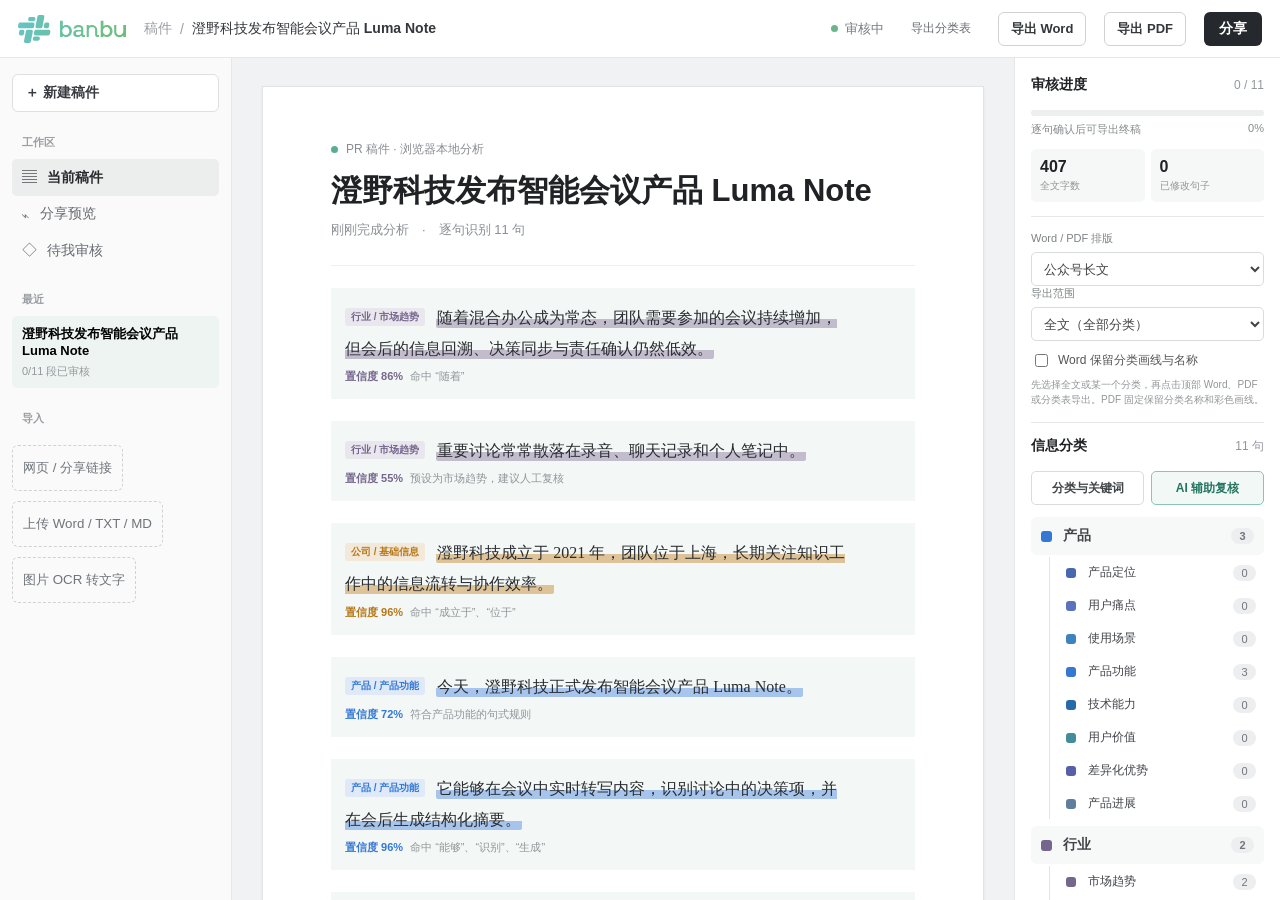
==== commit 5bb3bd20: "Publish v19 hierarchical categories and scoped exports" ====
--- a/index.html
+++ b/index.html
@@ -21,8 +21,11 @@
 .url-import{display:grid;grid-template-columns:1fr auto;gap:8px;margin:18px 0 10px}.url-import input{min-width:0;height:40px;border:1px solid #d7dadd;border-radius:5px;padding:0 12px;color:#282b2d;font:inherit}.url-import button{height:40px;border:1px solid #287c69;border-radius:5px;padding:0 16px;background:#fff;color:#287c69;font:600 13px Inter,"PingFang SC",sans-serif;cursor:pointer;white-space:nowrap}.url-import button:disabled{opacity:.55;cursor:wait}.url-status{display:none;margin:-1px 0 10px;padding:10px 12px;border-left:3px solid #59ad91;background:#f4f8f6;color:#5f6864;font-size:12px;line-height:1.55}.url-status.show{display:block}.url-status.error{border-color:#c95c54;background:#fbf4f3;color:#9b4943}.url-status strong{display:block;color:#343a37;margin-bottom:2px}.source-note{display:block;color:#929795;font-size:11px;margin-top:4px}.url-loading #analyzeBtn,.url-loading #extractUrl{opacity:.55;pointer-events:none}
 .export-help{display:block;margin:7px 0 0;color:#929698;font-size:10px;line-height:1.5}.filter-empty{padding:72px 12px;text-align:center;color:#858a88}.filter-empty strong{display:block;color:#3e4441;margin-bottom:6px}.manual-lock{color:#24745f;font-weight:650}
 .import-copy{display:none;height:34px;border:1px solid #287c69;border-radius:6px;padding:0 13px;background:#edf7f3;color:#287c69;font:600 13px Inter,"PingFang SC",sans-serif;cursor:pointer;white-space:nowrap}.readonly .import-copy{display:block}
+.group-filter{font-weight:700;margin-top:6px;background:#f7f8f8}.group-filter .swatch{width:11px;height:11px}.filter-children{margin:0 0 5px 11px;padding-left:9px;border-left:1px solid #e2e5e3}.filter-children .filter{padding:7px 8px;font-size:12px}.criteria-group{margin:0 0 14px}.criteria-group h4{margin:0;padding:7px 0;border-bottom:2px solid var(--color);color:var(--color);font-size:12px}.rule-parent{width:100%;height:34px;border:1px solid #d8dbdc;border-radius:5px;background:#fff;padding:0 7px;color:#444}.group-editor{display:grid;grid-template-columns:1fr 1fr;gap:8px;margin:12px 0 18px}.group-row{display:grid;grid-template-columns:1fr 34px;gap:6px}.group-row input{min-width:0;height:34px;border:1px solid #d8dbdc;border-radius:5px;padding:0 9px}.group-editor-title{font-size:12px;color:#666;margin-top:14px}
+@media(max-width:800px){.mobile-filter .child-filter{padding-left:9px}.filter-children{margin-left:5px}.group-editor{grid-template-columns:1fr}}
 @media(max-width:800px){.url-import{grid-template-columns:1fr}.url-import button{width:100%}.source-note{line-height:1.5}}
 .mobile-tools,.mobile-sheet{display:none}@media(max-width:800px){.mobile-tools{display:block;height:34px;border:1px solid #cfd3d1;border-radius:6px;padding:0 10px;background:#fff;color:#34383a;font:600 13px Inter,"PingFang SC",sans-serif;white-space:nowrap}.topbar{gap:8px;padding:0 12px}.crumb{display:none}.share{margin-left:auto}.mobile-sheet{position:fixed;inset:0;z-index:30;background:#0005;padding:0;align-items:flex-end}.mobile-sheet.show{display:flex}.mobile-sheet-panel{width:100%;max-height:88vh;overflow:auto;background:#fff;border-radius:8px 8px 0 0;padding:16px 16px calc(18px + env(safe-area-inset-bottom));box-shadow:0 -12px 40px #0002}.mobile-sheet-head{display:flex;align-items:center;justify-content:space-between;margin-bottom:12px}.mobile-sheet-head strong{font-size:17px}.mobile-sheet-section{padding:13px 0;border-top:1px solid var(--line)}.mobile-sheet-section>label{display:block;margin:0 0 6px;color:#747a77;font-size:12px}.mobile-sheet-section select{width:100%;height:40px;margin-bottom:10px;border:1px solid #d7dadd;border-radius:5px;background:#fff;padding:0 10px;color:#34383a;font:inherit}.mobile-action-grid{display:grid;grid-template-columns:1fr 1fr;gap:8px}.mobile-action-grid button{min-height:42px;border:1px solid #d7dadd;border-radius:6px;background:#fff;color:#363b39;font:600 13px Inter,"PingFang SC",sans-serif;padding:8px}.mobile-action-grid button.primary{border-color:#287c69;background:#287c69;color:#fff}.mobile-action-grid button.wide{grid-column:1/-1}.readonly .mobile-edit-action{display:none}.mobile-sheet-note{margin:8px 0 0;color:#8a908d;font-size:11px;line-height:1.55}}
+.class-menu{max-height:min(72vh,560px);overflow-y:auto;overscroll-behavior:contain}.class-menu-group{position:sticky;top:-5px;background:#fff;z-index:1;border-bottom:1px solid #eef0ef}.group-filter{font-weight:700}.filter-children{margin:0 0 7px 18px;padding-left:8px;border-left:1px solid #e0e4e2}.criteria-group{margin-bottom:14px}.criteria-group h4{margin:0 0 7px;color:var(--color);font-size:12px}.group-editor-title{font-size:12px;font-weight:700;color:#626866;margin:18px 0 8px}.group-editor{display:grid;grid-template-columns:repeat(2,minmax(0,1fr));gap:8px}.group-row{display:grid;grid-template-columns:1fr 38px;gap:7px}.group-row input{min-width:0;height:36px;border:1px solid #d9dcdd;border-radius:5px;padding:0 8px}.rule-parent{height:34px;border:1px solid #d9dcdd;border-radius:5px;background:#fff;padding:0 7px}@media(max-width:640px){.group-editor{grid-template-columns:1fr}.class-menu{max-height:64vh}}
 </style>
 </head>
 <body>
@@ -45,27 +48,66 @@
   <aside class="right"><div class="review-summary"><div class="review-head"><strong>审核进度</strong><span id="reviewRatio">0 / 8</span></div><div class="progress-track"><div class="progress-bar" id="progressBar"></div></div><div class="progress-copy"><span>逐句确认后可导出终稿</span><span id="progressPercent">0%</span></div><div class="stat-grid"><div class="stat"><b id="wordCount">0</b><span>全文字数</span></div><div class="stat"><b id="editedCount">0</b><span>已修改句子</span></div></div><div class="layout-setting"><label for="layoutPreset">Word / PDF 排版</label><select id="layoutPreset"><option value="wechat">公众号长文</option><option value="press">标准新闻稿</option><option value="clean">简洁通用稿</option></select><label for="exportScope">导出范围</label><select id="exportScope"><option value="all">全文（全部分类）</option></select><label class="export-check"><input type="checkbox" id="keepMarks"> Word 保留分类画线与名称</label><span class="export-help">先选择全文或某一个分类，再点击顶部 Word、PDF 或分类表导出。PDF 固定保留分类名称和彩色画线。</span></div></div><div class="review-head"><strong>信息分类</strong><span id="totalCount">8 句</span></div><div class="rule-actions"><button id="ruleSettings">分类与关键词</button><button class="ai" id="aiReview">AI 辅助复核</button></div><div id="filters"></div><div class="full" id="fullFilter"></div><details class="criteria"><summary>查看严谨分类标准</summary><div class="criteria-list" id="criteriaList"></div></details><div class="note">每一句均可直接修改原文。<span class="manual-lock">人工重新标注后将永久锁定</span>，分类规则和 AI 均不会覆盖，只有你再次手动分类才能改变。<div class="analysis-note">AI 复核为可选功能，需配置兼容接口；稿件将发送到你选择的 AI 服务。</div></div></aside>
   <div class="mobile-filter" id="mobileFilters"></div><div class="toast" id="toast"></div>
 </div>
-<div class="mobile-sheet" id="mobileSheet"><div class="mobile-sheet-panel"><div class="mobile-sheet-head"><strong>稿件工具</strong><button class="close" id="closeMobileSheet" aria-label="关闭">×</button></div><div class="mobile-sheet-section mobile-edit-action"><div class="mobile-action-grid"><button data-mobile-action="new">新建 / 粘贴文稿</button><button data-mobile-action="url">读取网页 / 分享链接</button><button data-mobile-action="word">导入 Word / TXT / MD</button><button data-mobile-action="ocr">图片 OCR 转文字</button></div><p class="mobile-sheet-note">可把其他设备生成的 banbu 分享链接粘贴到“读取网页 / 分享链接”中还原全部标注。</p></div><div class="mobile-sheet-section"><label for="mobileLayoutPreset">Word / PDF 排版</label><select id="mobileLayoutPreset"><option value="wechat">公众号长文</option><option value="press">标准新闻稿</option><option value="clean">简洁通用稿</option></select><label for="mobileExportScope">导出范围</label><select id="mobileExportScope"><option value="all">全文（全部分类）</option></select><div class="mobile-action-grid"><button data-mobile-action="table">导出分类表</button><button data-mobile-action="wordExport">导出 Word</button><button data-mobile-action="pdfExport" class="wide primary">导出 PDF</button></div></div><div class="mobile-sheet-section mobile-edit-action"><div class="mobile-action-grid"><button data-mobile-action="rules">分类与关键词</button><button data-mobile-action="ai">AI 辅助复核</button></div></div></div></div>
+<div class="mobile-sheet" id="mobileSheet"><div class="mobile-sheet-panel"><div class="mobile-sheet-head"><strong>稿件工具</strong><button class="close" id="closeMobileSheet" aria-label="关闭">×</button></div><div class="mobile-sheet-section mobile-edit-action"><div class="mobile-action-grid"><button data-mobile-action="new">新建 / 粘贴文稿</button><button data-mobile-action="url">读取网页 / 分享链接</button><button data-mobile-action="word">导入 Word / TXT / MD</button><button data-mobile-action="ocr">图片 OCR 转文字</button></div><p class="mobile-sheet-note">可把其他设备生成的 banbu 分享链接粘贴到“读取网页 / 分享链接”中还原全部标注。</p></div><div class="mobile-sheet-section"><label for="mobileLayoutPreset">Word / PDF 排版</label><select id="mobileLayoutPreset"><option value="wechat">公众号长文</option><option value="press">标准新闻稿</option><option value="clean">简洁通用稿</option></select><label for="mobileExportScope">导出范围</label><select id="mobileExportScope"><option value="all">全文（全部分类）</option></select><div class="mobile-action-grid"><button data-mobile-action="table">导出分类表</button><button data-mobile-action="wordExport">导出 Word</button><button data-mobile-action="pdfExport" class="wide primary">导出 PDF</button></div></div><div class="mobile-sheet-section mobile-edit-action"><div class="mobile-action-grid"><button data-mobile-action="rules">分类与关键词</button><button data-mobile-action="localAi" class="primary">无密钥 AI 初判</button><button data-mobile-action="ai" class="wide">AI 复核设置</button></div></div></div></div>
 <div class="modal-backdrop" id="ingestModal" role="dialog" aria-modal="true" aria-labelledby="modalTitle"><div class="modal"><div class="modal-head"><div><h2 id="modalTitle">导入一篇 PR 稿件</h2><p>支持网页链接、banbu 分享链接、Word、文字文件和图片。</p></div><button class="close" id="closeModal" aria-label="关闭">×</button></div><div class="url-import"><input id="sourceUrl" type="url" inputmode="url" autocomplete="url" placeholder="粘贴网页或 banbu 分享链接"><button id="extractUrl">读取链接</button></div><div class="url-status" id="urlStatus"><strong id="urlStatusTitle">正在读取链接</strong><span id="urlStatusDetail">请稍候</span></div><span class="source-note">分享链接只在本地还原；公开网页会优先快速直读，必要时使用 Jina Reader，不携带账号或 Cookie。</span><input class="draft-title" id="draftTitle" placeholder="稿件标题（可选）"><div class="ocr-panel" id="ocrPanel"><img id="ocrPreview" alt="待识别图片预览"><div class="ocr-copy"><strong id="ocrStatus">准备增强图片并识别</strong><span id="ocrDetail">自动放大、增强对比度并进行中英文识别</span><div class="ocr-track"><i id="ocrProgress"></i></div></div></div><textarea class="draft-input" id="draftInput" placeholder="链接、Word 或图片正文会显示在这里，也可直接粘贴稿件……"></textarea><div class="modal-actions"><span class="privacy">Word、粘贴内容与图片只在当前浏览器中处理</span><button class="secondary" id="selectImage">选择图片</button><button class="secondary" id="loadExample">载入示例</button><button class="analyze" id="analyzeBtn">开始分析</button></div></div></div>
-<div class="modal-backdrop" id="rulesModal" role="dialog" aria-modal="true" aria-labelledby="rulesTitle"><div class="modal config-modal"><div class="modal-head"><div><h2 id="rulesTitle">分类与关键词设置</h2><p>保存后仅重算尚未人工标注的句子，人工标注和原文修改都会保留。</p></div><button class="close" data-close-modal="rulesModal" aria-label="关闭">×</button></div><div id="ruleEditor"></div><div class="config-foot"><span class="privacy">关键词使用中文逗号或换行分隔</span><button class="secondary" id="addRule">新增分类</button><button class="analyze" id="saveRules">保存并更新自动分类</button></div></div></div>
-<div class="modal-backdrop" id="aiModal" role="dialog" aria-modal="true" aria-labelledby="aiTitle"><div class="modal config-modal"><div class="modal-head"><div><h2 id="aiTitle">AI 辅助复核</h2><p>使用你自己的 OpenAI 兼容接口复核分类，人工标注不会被覆盖。</p></div><button class="close" data-close-modal="aiModal" aria-label="关闭">×</button></div><div class="ai-form"><label>接口地址<input id="aiEndpoint" placeholder="https://你的服务地址/v1/chat/completions"></label><label>模型名称<input id="aiModel" placeholder="填写服务商提供的模型名称"></label><label>API Key<input id="aiKey" type="password" autocomplete="off" placeholder="仅保留在当前页面会话"></label><label class="export-check"><input type="checkbox" id="autoAi"> 新稿件完成关键词分类后自动进行 AI 复核</label><div class="ai-note">点击运行后，当前稿件文字、分类名称和判断标准会发送到所填服务。API Key 不写入本地存储，刷新页面后需重新填写。</div></div><div class="config-foot"><span class="privacy" id="aiConfigStatus">尚未运行</span><button class="secondary" id="saveAi">保存设置</button><button class="analyze" id="runAi">运行 AI 复核</button></div></div></div>
+<div class="modal-backdrop" id="rulesModal" role="dialog" aria-modal="true" aria-labelledby="rulesTitle"><div class="modal config-modal"><div class="modal-head"><div><h2 id="rulesTitle">一二级分类管理</h2><p>一级用于主题汇总，二级用于逐句精审。保存后只重算未人工锁定的句子。</p></div><button class="close" data-close-modal="rulesModal" aria-label="关闭">×</button></div><div class="group-editor-title">一级分类</div><div class="group-editor" id="groupEditor"></div><div class="group-editor-title">二级分类、判断标准与关键词</div><div id="ruleEditor"></div><div class="config-foot"><span class="privacy">关键词使用中文逗号或换行分隔</span><button class="secondary" id="addGroup" onclick="addGroup()">新增一级</button><button class="secondary" id="addRule">新增二级</button><button class="analyze" id="saveRules">保存分类体系</button></div></div></div>
+<div class="modal-backdrop" id="aiModal" role="dialog" aria-modal="true" aria-labelledby="aiTitle"><div class="modal config-modal"><div class="modal-head"><div><h2 id="aiTitle">AI 辅助复核</h2><p>优先使用无密钥本地 AI 初判，也可配置在线模型进行更深入复核。人工标注不会被覆盖。</p></div><button class="close" data-close-modal="aiModal" aria-label="关闭">×</button></div><div class="ai-form"><div class="ai-note"><strong>无密钥本地 AI</strong><br>模型在当前浏览器中运行，稿件不上传。首次使用需要联网下载模型，完成后会缓存在设备中。</div><button class="analyze" id="runLocalAi">运行无密钥本地 AI 初判</button><label>在线 AI 接口地址（可选）<input id="aiEndpoint" placeholder="https://你的服务地址/v1/chat/completions"></label><label>模型名称<input id="aiModel" placeholder="填写服务商提供的模型名称"></label><label>API Key<input id="aiKey" type="password" autocomplete="off" placeholder="仅保留在当前页面会话"></label><label class="export-check"><input type="checkbox" id="autoAi"> 新稿件完成关键词分类后自动进行在线 AI 复核</label><div class="ai-note">在线复核会把当前稿件、分类标准和人工样例发送到所填服务。API Key 不写入本地存储。</div></div><div class="config-foot"><span class="privacy" id="aiConfigStatus">可直接运行本地 AI，无需填写设置</span><button class="secondary" id="saveAi">保存在线设置</button><button class="analyze" id="runAi">运行在线 AI 复核</button></div></div></div>
 <div class="class-menu" id="classMenu"></div>
 <script>/*! For license information please see tesseract.min.js.LICENSE.txt */
 !function(t,r){"object"==typeof exports&&"object"==typeof module?module.exports=r():"function"==typeof define&&define.amd?define([],r):"object"==typeof exports?exports.Tesseract=r():t.Tesseract=r()}(self,(()=>(()=>{var t={30:(t,r,e)=>{function n(t){return n="function"==typeof Symbol&&"symbol"==typeof Symbol.iterator?function(t){return typeof t}:function(t){return t&&"function"==typeof Symbol&&t.constructor===Symbol&&t!==Symbol.prototype?"symbol":typeof t},n(t)}var o=function(t){"use strict";var r,e=Object.prototype,o=e.hasOwnProperty,i=Object.defineProperty||function(t,r,e){t[r]=e.value},a="function"==typeof Symbol?Symbol:{},c=a.iterator||"@@iterator",u=a.asyncIterator||"@@asyncIterator",f=a.toStringTag||"@@toStringTag";function s(t,r,e){return Object.defineProperty(t,r,{value:e,enumerable:!0,configurable:!0,writable:!0}),t[r]}try{s({},"")}catch(t){s=function(t,r,e){return t[r]=e}}function l(t,r,e,n){var o=r&&r.prototype instanceof m?r:m,a=Object.create(o.prototype),c=new N(n||[]);return i(a,"_invoke",{value:P(t,e,c)}),a}function h(t,r,e){try{return{type:"normal",arg:t.call(r,e)}}catch(t){return{type:"throw",arg:t}}}t.wrap=l;var p="suspendedStart",y="suspendedYield",v="executing",d="completed",g={};function m(){}function b(){}function w(){}var L={};s(L,c,(function(){return this}));var x=Object.getPrototypeOf,E=x&&x(x(A([])));E&&E!==e&&o.call(E,c)&&(L=E);var O=w.prototype=m.prototype=Object.create(L);function S(t){["next","throw","return"].forEach((function(r){s(t,r,(function(t){return this._invoke(r,t)}))}))}function j(t,r){function e(i,a,c,u){var f=h(t[i],t,a);if("throw"!==f.type){var s=f.arg,l=s.value;return l&&"object"===n(l)&&o.call(l,"__await")?r.resolve(l.__await).then((function(t){e("next",t,c,u)}),(function(t){e("throw",t,c,u)})):r.resolve(l).then((function(t){s.value=t,c(s)}),(function(t){return e("throw",t,c,u)}))}u(f.arg)}var a;i(this,"_invoke",{value:function(t,n){function o(){return new r((function(r,o){e(t,n,r,o)}))}return a=a?a.then(o,o):o()}})}function P(t,r,e){var n=p;return function(o,i){if(n===v)throw new Error("Generator is already running");if(n===d){if("throw"===o)throw i;return G()}for(e.method=o,e.arg=i;;){var a=e.delegate;if(a){var c=_(a,e);if(c){if(c===g)continue;return c}}if("next"===e.method)e.sent=e._sent=e.arg;else if("throw"===e.method){if(n===p)throw n=d,e.arg;e.dispatchException(e.arg)}else"return"===e.method&&e.abrupt("return",e.arg);n=v;var u=h(t,r,e);if("normal"===u.type){if(n=e.done?d:y,u.arg===g)continue;return{value:u.arg,done:e.done}}"throw"===u.type&&(n=d,e.method="throw",e.arg=u.arg)}}}function _(t,e){var n=e.method,o=t.iterator[n];if(o===r)return e.delegate=null,"throw"===n&&t.iterator.return&&(e.method="return",e.arg=r,_(t,e),"throw"===e.method)||"return"!==n&&(e.method="throw",e.arg=new TypeError("The iterator does not provide a '"+n+"' method")),g;var i=h(o,t.iterator,e.arg);if("throw"===i.type)return e.method="throw",e.arg=i.arg,e.delegate=null,g;var a=i.arg;return a?a.done?(e[t.resultName]=a.value,e.next=t.nextLoc,"return"!==e.method&&(e.method="next",e.arg=r),e.delegate=null,g):a:(e.method="throw",e.arg=new TypeError("iterator result is not an object"),e.delegate=null,g)}function k(t){var r={tryLoc:t[0]};1 in t&&(r.catchLoc=t[1]),2 in t&&(r.finallyLoc=t[2],r.afterLoc=t[3]),this.tryEntries.push(r)}function T(t){var r=t.completion||{};r.type="normal",delete r.arg,t.completion=r}function N(t){this.tryEntries=[{tryLoc:"root"}],t.forEach(k,this),this.reset(!0)}function A(t){if(t){var e=t[c];if(e)return e.call(t);if("function"==typeof t.next)return t;if(!isNaN(t.length)){var n=-1,i=function e(){for(;++n<t.length;)if(o.call(t,n))return e.value=t[n],e.done=!1,e;return e.value=r,e.done=!0,e};return i.next=i}}return{next:G}}function G(){return{value:r,done:!0}}return b.prototype=w,i(O,"constructor",{value:w,configurable:!0}),i(w,"constructor",{value:b,configurable:!0}),b.displayName=s(w,f,"GeneratorFunction"),t.isGeneratorFunction=function(t){var r="function"==typeof t&&t.constructor;return!!r&&(r===b||"GeneratorFunction"===(r.displayName||r.name))},t.mark=function(t){return Object.setPrototypeOf?Object.setPrototypeOf(t,w):(t.__proto__=w,s(t,f,"GeneratorFunction")),t.prototype=Object.create(O),t},t.awrap=function(t){return{__await:t}},S(j.prototype),s(j.prototype,u,(function(){return this})),t.AsyncIterator=j,t.async=function(r,e,n,o,i){void 0===i&&(i=Promise);var a=new j(l(r,e,n,o),i);return t.isGeneratorFunction(e)?a:a.next().then((function(t){return t.done?t.value:a.next()}))},S(O),s(O,f,"Generator"),s(O,c,(function(){return this})),s(O,"toString",(function(){return"[object Generator]"})),t.keys=function(t){var r=Object(t),e=[];for(var n in r)e.push(n);return e.reverse(),function t(){for(;e.length;){var n=e.pop();if(n in r)return t.value=n,t.done=!1,t}return t.done=!0,t}},t.values=A,N.prototype={constructor:N,reset:function(t){if(this.prev=0,this.next=0,this.sent=this._sent=r,this.done=!1,this.delegate=null,this.method="next",this.arg=r,this.tryEntries.forEach(T),!t)for(var e in this)"t"===e.charAt(0)&&o.call(this,e)&&!isNaN(+e.slice(1))&&(this[e]=r)},stop:function(){this.done=!0;var t=this.tryEntries[0].completion;if("throw"===t.type)throw t.arg;return this.rval},dispatchException:function(t){if(this.done)throw t;var e=this;function n(n,o){return c.type="throw",c.arg=t,e.next=n,o&&(e.method="next",e.arg=r),!!o}for(var i=this.tryEntries.length-1;i>=0;--i){var a=this.tryEntries[i],c=a.completion;if("root"===a.tryLoc)return n("end");if(a.tryLoc<=this.prev){var u=o.call(a,"catchLoc"),f=o.call(a,"finallyLoc");if(u&&f){if(this.prev<a.catchLoc)return n(a.catchLoc,!0);if(this.prev<a.finallyLoc)return n(a.finallyLoc)}else if(u){if(this.prev<a.catchLoc)return n(a.catchLoc,!0)}else{if(!f)throw new Error("try statement without catch or finally");if(this.prev<a.finallyLoc)return n(a.finallyLoc)}}}},abrupt:function(t,r){for(var e=this.tryEntries.length-1;e>=0;--e){var n=this.tryEntries[e];if(n.tryLoc<=this.prev&&o.call(n,"finallyLoc")&&this.prev<n.finallyLoc){var i=n;break}}i&&("break"===t||"continue"===t)&&i.tryLoc<=r&&r<=i.finallyLoc&&(i=null);var a=i?i.completion:{};return a.type=t,a.arg=r,i?(this.method="next",this.next=i.finallyLoc,g):this.complete(a)},complete:function(t,r){if("throw"===t.type)throw t.arg;return"break"===t.type||"continue"===t.type?this.next=t.arg:"return"===t.type?(this.rval=this.arg=t.arg,this.method="return",this.next="end"):"normal"===t.type&&r&&(this.next=r),g},finish:function(t){for(var r=this.tryEntries.length-1;r>=0;--r){var e=this.tryEntries[r];if(e.finallyLoc===t)return this.complete(e.completion,e.afterLoc),T(e),g}},catch:function(t){for(var r=this.tryEntries.length-1;r>=0;--r){var e=this.tryEntries[r];if(e.tryLoc===t){var n=e.completion;if("throw"===n.type){var o=n.arg;T(e)}return o}}throw new Error("illegal catch attempt")},delegateYield:function(t,e,n){return this.delegate={iterator:A(t),resultName:e,nextLoc:n},"next"===this.method&&(this.arg=r),g}},t}("object"===n(t=e.nmd(t))?t.exports:{});try{regeneratorRuntime=o}catch(t){"object"===("undefined"==typeof globalThis?"undefined":n(globalThis))?globalThis.regeneratorRuntime=o:Function("r","regeneratorRuntime = r")(o)}},35:(t,r,e)=>{"use strict";function n(t){return n="function"==typeof Symbol&&"symbol"==typeof Symbol.iterator?function(t){return typeof t}:function(t){return t&&"function"==typeof Symbol&&t.constructor===Symbol&&t!==Symbol.prototype?"symbol":typeof t},n(t)}function o(t,r){var e=Object.keys(t);if(Object.getOwnPropertySymbols){var n=Object.getOwnPropertySymbols(t);r&&(n=n.filter((function(r){return Object.getOwnPropertyDescriptor(t,r).enumerable}))),e.push.apply(e,n)}return e}function i(t,r,e){return(r=function(t){var r=function(t){if("object"!=n(t)||!t)return t;var r=t[Symbol.toPrimitive];if(void 0!==r){var e=r.call(t,"string");if("object"!=n(e))return e;throw new TypeError("@@toPrimitive must return a primitive value.")}return String(t)}(t);return"symbol"==n(r)?r:r+""}(r))in t?Object.defineProperty(t,r,{value:e,enumerable:!0,configurable:!0,writable:!0}):t[r]=e,t}var a="browser"===e(938)("type")?function(t){return new URL(t,window.location.href).href}:function(t){return t};t.exports=function(t){var r=function(t){for(var r=1;r<arguments.length;r++){var e=null!=arguments[r]?arguments[r]:{};r%2?o(Object(e),!0).forEach((function(r){i(t,r,e[r])})):Object.getOwnPropertyDescriptors?Object.defineProperties(t,Object.getOwnPropertyDescriptors(e)):o(Object(e)).forEach((function(r){Object.defineProperty(t,r,Object.getOwnPropertyDescriptor(e,r))}))}return t}({},t);return["corePath","workerPath","langPath"].forEach((function(e){t[e]&&(r[e]=a(r[e]))})),r}},65:function(t,r){"use strict";var e=this,n=!1;r.logging=n,r.setLogging=function(t){n=t},r.log=function(){for(var t=arguments.length,r=new Array(t),o=0;o<t;o++)r[o]=arguments[o];return n?console.log.apply(e,r):null}},70:t=>{"use strict";t.exports=function(t,r){return"".concat(t,"-").concat(r,"-").concat(Math.random().toString(16).slice(3,8))}},130:t=>{"use strict";function r(t){return r="function"==typeof Symbol&&"symbol"==typeof Symbol.iterator?function(t){return typeof t}:function(t){return t&&"function"==typeof Symbol&&t.constructor===Symbol&&t!==Symbol.prototype?"symbol":typeof t},r(t)}function e(){e=function(){return n};var t,n={},o=Object.prototype,i=o.hasOwnProperty,a=Object.defineProperty||function(t,r,e){t[r]=e.value},c="function"==typeof Symbol?Symbol:{},u=c.iterator||"@@iterator",f=c.asyncIterator||"@@asyncIterator",s=c.toStringTag||"@@toStringTag";function l(t,r,e){return Object.defineProperty(t,r,{value:e,enumerable:!0,configurable:!0,writable:!0}),t[r]}try{l({},"")}catch(t){l=function(t,r,e){return t[r]=e}}function h(t,r,e,n){var o=r&&r.prototype instanceof b?r:b,i=Object.create(o.prototype),c=new A(n||[]);return a(i,"_invoke",{value:_(t,e,c)}),i}function p(t,r,e){try{return{type:"normal",arg:t.call(r,e)}}catch(t){return{type:"throw",arg:t}}}n.wrap=h;var y="suspendedStart",v="suspendedYield",d="executing",g="completed",m={};function b(){}function w(){}function L(){}var x={};l(x,u,(function(){return this}));var E=Object.getPrototypeOf,O=E&&E(E(G([])));O&&O!==o&&i.call(O,u)&&(x=O);var S=L.prototype=b.prototype=Object.create(x);function j(t){["next","throw","return"].forEach((function(r){l(t,r,(function(t){return this._invoke(r,t)}))}))}function P(t,e){function n(o,a,c,u){var f=p(t[o],t,a);if("throw"!==f.type){var s=f.arg,l=s.value;return l&&"object"==r(l)&&i.call(l,"__await")?e.resolve(l.__await).then((function(t){n("next",t,c,u)}),(function(t){n("throw",t,c,u)})):e.resolve(l).then((function(t){s.value=t,c(s)}),(function(t){return n("throw",t,c,u)}))}u(f.arg)}var o;a(this,"_invoke",{value:function(t,r){function i(){return new e((function(e,o){n(t,r,e,o)}))}return o=o?o.then(i,i):i()}})}function _(r,e,n){var o=y;return function(i,a){if(o===d)throw Error("Generator is already running");if(o===g){if("throw"===i)throw a;return{value:t,done:!0}}for(n.method=i,n.arg=a;;){var c=n.delegate;if(c){var u=k(c,n);if(u){if(u===m)continue;return u}}if("next"===n.method)n.sent=n._sent=n.arg;else if("throw"===n.method){if(o===y)throw o=g,n.arg;n.dispatchException(n.arg)}else"return"===n.method&&n.abrupt("return",n.arg);o=d;var f=p(r,e,n);if("normal"===f.type){if(o=n.done?g:v,f.arg===m)continue;return{value:f.arg,done:n.done}}"throw"===f.type&&(o=g,n.method="throw",n.arg=f.arg)}}}function k(r,e){var n=e.method,o=r.iterator[n];if(o===t)return e.delegate=null,"throw"===n&&r.iterator.return&&(e.method="return",e.arg=t,k(r,e),"throw"===e.method)||"return"!==n&&(e.method="throw",e.arg=new TypeError("The iterator does not provide a '"+n+"' method")),m;var i=p(o,r.iterator,e.arg);if("throw"===i.type)return e.method="throw",e.arg=i.arg,e.delegate=null,m;var a=i.arg;return a?a.done?(e[r.resultName]=a.value,e.next=r.nextLoc,"return"!==e.method&&(e.method="next",e.arg=t),e.delegate=null,m):a:(e.method="throw",e.arg=new TypeError("iterator result is not an object"),e.delegate=null,m)}function T(t){var r={tryLoc:t[0]};1 in t&&(r.catchLoc=t[1]),2 in t&&(r.finallyLoc=t[2],r.afterLoc=t[3]),this.tryEntries.push(r)}function N(t){var r=t.completion||{};r.type="normal",delete r.arg,t.completion=r}function A(t){this.tryEntries=[{tryLoc:"root"}],t.forEach(T,this),this.reset(!0)}function G(e){if(e||""===e){var n=e[u];if(n)return n.call(e);if("function"==typeof e.next)return e;if(!isNaN(e.length)){var o=-1,a=function r(){for(;++o<e.length;)if(i.call(e,o))return r.value=e[o],r.done=!1,r;return r.value=t,r.done=!0,r};return a.next=a}}throw new TypeError(r(e)+" is not iterable")}return w.prototype=L,a(S,"constructor",{value:L,configurable:!0}),a(L,"constructor",{value:w,configurable:!0}),w.displayName=l(L,s,"GeneratorFunction"),n.isGeneratorFunction=function(t){var r="function"==typeof t&&t.constructor;return!!r&&(r===w||"GeneratorFunction"===(r.displayName||r.name))},n.mark=function(t){return Object.setPrototypeOf?Object.setPrototypeOf(t,L):(t.__proto__=L,l(t,s,"GeneratorFunction")),t.prototype=Object.create(S),t},n.awrap=function(t){return{__await:t}},j(P.prototype),l(P.prototype,f,(function(){return this})),n.AsyncIterator=P,n.async=function(t,r,e,o,i){void 0===i&&(i=Promise);var a=new P(h(t,r,e,o),i);return n.isGeneratorFunction(r)?a:a.next().then((function(t){return t.done?t.value:a.next()}))},j(S),l(S,s,"Generator"),l(S,u,(function(){return this})),l(S,"toString",(function(){return"[object Generator]"})),n.keys=function(t){var r=Object(t),e=[];for(var n in r)e.push(n);return e.reverse(),function t(){for(;e.length;){var n=e.pop();if(n in r)return t.value=n,t.done=!1,t}return t.done=!0,t}},n.values=G,A.prototype={constructor:A,reset:function(r){if(this.prev=0,this.next=0,this.sent=this._sent=t,this.done=!1,this.delegate=null,this.method="next",this.arg=t,this.tryEntries.forEach(N),!r)for(var e in this)"t"===e.charAt(0)&&i.call(this,e)&&!isNaN(+e.slice(1))&&(this[e]=t)},stop:function(){this.done=!0;var t=this.tryEntries[0].completion;if("throw"===t.type)throw t.arg;return this.rval},dispatchException:function(r){if(this.done)throw r;var e=this;function n(n,o){return c.type="throw",c.arg=r,e.next=n,o&&(e.method="next",e.arg=t),!!o}for(var o=this.tryEntries.length-1;o>=0;--o){var a=this.tryEntries[o],c=a.completion;if("root"===a.tryLoc)return n("end");if(a.tryLoc<=this.prev){var u=i.call(a,"catchLoc"),f=i.call(a,"finallyLoc");if(u&&f){if(this.prev<a.catchLoc)return n(a.catchLoc,!0);if(this.prev<a.finallyLoc)return n(a.finallyLoc)}else if(u){if(this.prev<a.catchLoc)return n(a.catchLoc,!0)}else{if(!f)throw Error("try statement without catch or finally");if(this.prev<a.finallyLoc)return n(a.finallyLoc)}}}},abrupt:function(t,r){for(var e=this.tryEntries.length-1;e>=0;--e){var n=this.tryEntries[e];if(n.tryLoc<=this.prev&&i.call(n,"finallyLoc")&&this.prev<n.finallyLoc){var o=n;break}}o&&("break"===t||"continue"===t)&&o.tryLoc<=r&&r<=o.finallyLoc&&(o=null);var a=o?o.completion:{};return a.type=t,a.arg=r,o?(this.method="next",this.next=o.finallyLoc,m):this.complete(a)},complete:function(t,r){if("throw"===t.type)throw t.arg;return"break"===t.type||"continue"===t.type?this.next=t.arg:"return"===t.type?(this.rval=this.arg=t.arg,this.method="return",this.next="end"):"normal"===t.type&&r&&(this.next=r),m},finish:function(t){for(var r=this.tryEntries.length-1;r>=0;--r){var e=this.tryEntries[r];if(e.finallyLoc===t)return this.complete(e.completion,e.afterLoc),N(e),m}},catch:function(t){for(var r=this.tryEntries.length-1;r>=0;--r){var e=this.tryEntries[r];if(e.tryLoc===t){var n=e.completion;if("throw"===n.type){var o=n.arg;N(e)}return o}}throw Error("illegal catch attempt")},delegateYield:function(r,e,n){return this.delegate={iterator:G(r),resultName:e,nextLoc:n},"next"===this.method&&(this.arg=t),m}},n}function n(t,r,e,n,o,i,a){try{var c=t[i](a),u=c.value}catch(t){return void e(t)}c.done?r(u):Promise.resolve(u).then(n,o)}function o(t){return function(){var r=this,e=arguments;return new Promise((function(o,i){var a=t.apply(r,e);function c(t){n(a,o,i,c,u,"next",t)}function u(t){n(a,o,i,c,u,"throw",t)}c(void 0)}))}}var i=function(t){return new Promise((function(r,e){var n=new FileReader;n.onload=function(){r(n.result)},n.onerror=function(t){var r=t.target.error.code;e(Error("File could not be read! Code=".concat(r)))},n.readAsArrayBuffer(t)}))},a=function(){var t=o(e().mark((function t(r){var n,c,u;return e().wrap((function(t){for(;;)switch(t.prev=t.next){case 0:if(n=r,void 0!==r){t.next=3;break}return t.abrupt("return","undefined");case 3:if("string"!=typeof r){t.next=16;break}if(!/data:image\/([a-zA-Z]*);base64,([^"]*)/.test(r)){t.next=8;break}n=atob(r.split(",")[1]).split("").map((function(t){return t.charCodeAt(0)})),t.next=14;break;case 8:return t.next=10,fetch(r);case 10:return c=t.sent,t.next=13,c.arrayBuffer();case 13:n=t.sent;case 14:t.next=43;break;case 16:if(!("undefined"!=typeof HTMLElement&&r instanceof HTMLElement)){t.next=30;break}if("IMG"!==r.tagName){t.next=21;break}return t.next=20,a(r.src);case 20:n=t.sent;case 21:if("VIDEO"!==r.tagName){t.next=25;break}return t.next=24,a(r.poster);case 24:n=t.sent;case 25:if("CANVAS"!==r.tagName){t.next=28;break}return t.next=28,new Promise((function(t){r.toBlob(function(){var r=o(e().mark((function r(o){return e().wrap((function(r){for(;;)switch(r.prev=r.next){case 0:return r.next=2,i(o);case 2:n=r.sent,t();case 4:case"end":return r.stop()}}),r)})));return function(t){return r.apply(this,arguments)}}())}));case 28:t.next=43;break;case 30:if(!("undefined"!=typeof OffscreenCanvas&&r instanceof OffscreenCanvas)){t.next=39;break}return t.next=33,r.convertToBlob();case 33:return u=t.sent,t.next=36,i(u);case 36:n=t.sent,t.next=43;break;case 39:if(!(r instanceof File||r instanceof Blob)){t.next=43;break}return t.next=42,i(r);case 42:n=t.sent;case 43:return t.abrupt("return",new Uint8Array(n));case 44:case"end":return t.stop()}}),t)})));return function(r){return t.apply(this,arguments)}}();t.exports=a},192:t=>{"use strict";t.exports={AFR:"afr",AMH:"amh",ARA:"ara",ASM:"asm",AZE:"aze",AZE_CYRL:"aze_cyrl",BEL:"bel",BEN:"ben",BOD:"bod",BOS:"bos",BUL:"bul",CAT:"cat",CEB:"ceb",CES:"ces",CHI_SIM:"chi_sim",CHI_TRA:"chi_tra",CHR:"chr",CYM:"cym",DAN:"dan",DEU:"deu",DZO:"dzo",ELL:"ell",ENG:"eng",ENM:"enm",EPO:"epo",EST:"est",EUS:"eus",FAS:"fas",FIN:"fin",FRA:"fra",FRK:"frk",FRM:"frm",GLE:"gle",GLG:"glg",GRC:"grc",GUJ:"guj",HAT:"hat",HEB:"heb",HIN:"hin",HRV:"hrv",HUN:"hun",IKU:"iku",IND:"ind",ISL:"isl",ITA:"ita",ITA_OLD:"ita_old",JAV:"jav",JPN:"jpn",KAN:"kan",KAT:"kat",KAT_OLD:"kat_old",KAZ:"kaz",KHM:"khm",KIR:"kir",KOR:"kor",KUR:"kur",LAO:"lao",LAT:"lat",LAV:"lav",LIT:"lit",MAL:"mal",MAR:"mar",MKD:"mkd",MLT:"mlt",MSA:"msa",MYA:"mya",NEP:"nep",NLD:"nld",NOR:"nor",ORI:"ori",PAN:"pan",POL:"pol",POR:"por",PUS:"pus",RON:"ron",RUS:"rus",SAN:"san",SIN:"sin",SLK:"slk",SLV:"slv",SPA:"spa",SPA_OLD:"spa_old",SQI:"sqi",SRP:"srp",SRP_LATN:"srp_latn",SWA:"swa",SWE:"swe",SYR:"syr",TAM:"tam",TEL:"tel",TGK:"tgk",TGL:"tgl",THA:"tha",TIR:"tir",TUR:"tur",UIG:"uig",UKR:"ukr",URD:"urd",UZB:"uzb",UZB_CYRL:"uzb_cyrl",VIE:"vie",YID:"yid"}},286:t=>{"use strict";t.exports={workerBlobURL:!0,logger:function(){}}},318:t=>{"use strict";t.exports=function(t){var r,e=t.workerPath,n=t.workerBlobURL;if(Blob&&URL&&n){var o=new Blob(['importScripts("'.concat(e,'");')],{type:"application/javascript"});r=new Worker(URL.createObjectURL(o))}else r=new Worker(e);return r}},330:t=>{"use strict";t.exports={rE:"7.0.0"}},364:function(t,r,e){"use strict";function n(t){return n="function"==typeof Symbol&&"symbol"==typeof Symbol.iterator?function(t){return typeof t}:function(t){return t&&"function"==typeof Symbol&&t.constructor===Symbol&&t!==Symbol.prototype?"symbol":typeof t},n(t)}var o=this;function i(){i=function(){return r};var t,r={},e=Object.prototype,o=e.hasOwnProperty,a=Object.defineProperty||function(t,r,e){t[r]=e.value},c="function"==typeof Symbol?Symbol:{},u=c.iterator||"@@iterator",f=c.asyncIterator||"@@asyncIterator",s=c.toStringTag||"@@toStringTag";function l(t,r,e){return Object.defineProperty(t,r,{value:e,enumerable:!0,configurable:!0,writable:!0}),t[r]}try{l({},"")}catch(t){l=function(t,r,e){return t[r]=e}}function h(t,r,e,n){var o=r&&r.prototype instanceof b?r:b,i=Object.create(o.prototype),c=new A(n||[]);return a(i,"_invoke",{value:_(t,e,c)}),i}function p(t,r,e){try{return{type:"normal",arg:t.call(r,e)}}catch(t){return{type:"throw",arg:t}}}r.wrap=h;var y="suspendedStart",v="suspendedYield",d="executing",g="completed",m={};function b(){}function w(){}function L(){}var x={};l(x,u,(function(){return this}));var E=Object.getPrototypeOf,O=E&&E(E(G([])));O&&O!==e&&o.call(O,u)&&(x=O);var S=L.prototype=b.prototype=Object.create(x);function j(t){["next","throw","return"].forEach((function(r){l(t,r,(function(t){return this._invoke(r,t)}))}))}function P(t,r){function e(i,a,c,u){var f=p(t[i],t,a);if("throw"!==f.type){var s=f.arg,l=s.value;return l&&"object"==n(l)&&o.call(l,"__await")?r.resolve(l.__await).then((function(t){e("next",t,c,u)}),(function(t){e("throw",t,c,u)})):r.resolve(l).then((function(t){s.value=t,c(s)}),(function(t){return e("throw",t,c,u)}))}u(f.arg)}var i;a(this,"_invoke",{value:function(t,n){function o(){return new r((function(r,o){e(t,n,r,o)}))}return i=i?i.then(o,o):o()}})}function _(r,e,n){var o=y;return function(i,a){if(o===d)throw Error("Generator is already running");if(o===g){if("throw"===i)throw a;return{value:t,done:!0}}for(n.method=i,n.arg=a;;){var c=n.delegate;if(c){var u=k(c,n);if(u){if(u===m)continue;return u}}if("next"===n.method)n.sent=n._sent=n.arg;else if("throw"===n.method){if(o===y)throw o=g,n.arg;n.dispatchException(n.arg)}else"return"===n.method&&n.abrupt("return",n.arg);o=d;var f=p(r,e,n);if("normal"===f.type){if(o=n.done?g:v,f.arg===m)continue;return{value:f.arg,done:n.done}}"throw"===f.type&&(o=g,n.method="throw",n.arg=f.arg)}}}function k(r,e){var n=e.method,o=r.iterator[n];if(o===t)return e.delegate=null,"throw"===n&&r.iterator.return&&(e.method="return",e.arg=t,k(r,e),"throw"===e.method)||"return"!==n&&(e.method="throw",e.arg=new TypeError("The iterator does not provide a '"+n+"' method")),m;var i=p(o,r.iterator,e.arg);if("throw"===i.type)return e.method="throw",e.arg=i.arg,e.delegate=null,m;var a=i.arg;return a?a.done?(e[r.resultName]=a.value,e.next=r.nextLoc,"return"!==e.method&&(e.method="next",e.arg=t),e.delegate=null,m):a:(e.method="throw",e.arg=new TypeError("iterator result is not an object"),e.delegate=null,m)}function T(t){var r={tryLoc:t[0]};1 in t&&(r.catchLoc=t[1]),2 in t&&(r.finallyLoc=t[2],r.afterLoc=t[3]),this.tryEntries.push(r)}function N(t){var r=t.completion||{};r.type="normal",delete r.arg,t.completion=r}function A(t){this.tryEntries=[{tryLoc:"root"}],t.forEach(T,this),this.reset(!0)}function G(r){if(r||""===r){var e=r[u];if(e)return e.call(r);if("function"==typeof r.next)return r;if(!isNaN(r.length)){var i=-1,a=function e(){for(;++i<r.length;)if(o.call(r,i))return e.value=r[i],e.done=!1,e;return e.value=t,e.done=!0,e};return a.next=a}}throw new TypeError(n(r)+" is not iterable")}return w.prototype=L,a(S,"constructor",{value:L,configurable:!0}),a(L,"constructor",{value:w,configurable:!0}),w.displayName=l(L,s,"GeneratorFunction"),r.isGeneratorFunction=function(t){var r="function"==typeof t&&t.constructor;return!!r&&(r===w||"GeneratorFunction"===(r.displayName||r.name))},r.mark=function(t){return Object.setPrototypeOf?Object.setPrototypeOf(t,L):(t.__proto__=L,l(t,s,"GeneratorFunction")),t.prototype=Object.create(S),t},r.awrap=function(t){return{__await:t}},j(P.prototype),l(P.prototype,f,(function(){return this})),r.AsyncIterator=P,r.async=function(t,e,n,o,i){void 0===i&&(i=Promise);var a=new P(h(t,e,n,o),i);return r.isGeneratorFunction(e)?a:a.next().then((function(t){return t.done?t.value:a.next()}))},j(S),l(S,s,"Generator"),l(S,u,(function(){return this})),l(S,"toString",(function(){return"[object Generator]"})),r.keys=function(t){var r=Object(t),e=[];for(var n in r)e.push(n);return e.reverse(),function t(){for(;e.length;){var n=e.pop();if(n in r)return t.value=n,t.done=!1,t}return t.done=!0,t}},r.values=G,A.prototype={constructor:A,reset:function(r){if(this.prev=0,this.next=0,this.sent=this._sent=t,this.done=!1,this.delegate=null,this.method="next",this.arg=t,this.tryEntries.forEach(N),!r)for(var e in this)"t"===e.charAt(0)&&o.call(this,e)&&!isNaN(+e.slice(1))&&(this[e]=t)},stop:function(){this.done=!0;var t=this.tryEntries[0].completion;if("throw"===t.type)throw t.arg;return this.rval},dispatchException:function(r){if(this.done)throw r;var e=this;function n(n,o){return c.type="throw",c.arg=r,e.next=n,o&&(e.method="next",e.arg=t),!!o}for(var i=this.tryEntries.length-1;i>=0;--i){var a=this.tryEntries[i],c=a.completion;if("root"===a.tryLoc)return n("end");if(a.tryLoc<=this.prev){var u=o.call(a,"catchLoc"),f=o.call(a,"finallyLoc");if(u&&f){if(this.prev<a.catchLoc)return n(a.catchLoc,!0);if(this.prev<a.finallyLoc)return n(a.finallyLoc)}else if(u){if(this.prev<a.catchLoc)return n(a.catchLoc,!0)}else{if(!f)throw Error("try statement without catch or finally");if(this.prev<a.finallyLoc)return n(a.finallyLoc)}}}},abrupt:function(t,r){for(var e=this.tryEntries.length-1;e>=0;--e){var n=this.tryEntries[e];if(n.tryLoc<=this.prev&&o.call(n,"finallyLoc")&&this.prev<n.finallyLoc){var i=n;break}}i&&("break"===t||"continue"===t)&&i.tryLoc<=r&&r<=i.finallyLoc&&(i=null);var a=i?i.completion:{};return a.type=t,a.arg=r,i?(this.method="next",this.next=i.finallyLoc,m):this.complete(a)},complete:function(t,r){if("throw"===t.type)throw t.arg;return"break"===t.type||"continue"===t.type?this.next=t.arg:"return"===t.type?(this.rval=this.arg=t.arg,this.method="return",this.next="end"):"normal"===t.type&&r&&(this.next=r),m},finish:function(t){for(var r=this.tryEntries.length-1;r>=0;--r){var e=this.tryEntries[r];if(e.finallyLoc===t)return this.complete(e.completion,e.afterLoc),N(e),m}},catch:function(t){for(var r=this.tryEntries.length-1;r>=0;--r){var e=this.tryEntries[r];if(e.tryLoc===t){var n=e.completion;if("throw"===n.type){var o=n.arg;N(e)}return o}}throw Error("illegal catch attempt")},delegateYield:function(r,e,n){return this.delegate={iterator:G(r),resultName:e,nextLoc:n},"next"===this.method&&(this.arg=t),m}},r}function a(t,r){(null==r||r>t.length)&&(r=t.length);for(var e=0,n=Array(r);e<r;e++)n[e]=t[e];return n}function c(t,r,e,n,o,i,a){try{var c=t[i](a),u=c.value}catch(t){return void e(t)}c.done?r(u):Promise.resolve(u).then(n,o)}function u(t){return function(){var r=this,e=arguments;return new Promise((function(n,o){var i=t.apply(r,e);function a(t){c(i,n,o,a,u,"next",t)}function u(t){c(i,n,o,a,u,"throw",t)}a(void 0)}))}}var f=e(910),s=e(65).log,l=e(70),h=0;t.exports=function(){var t=l("Scheduler",h),r={},e={},n=[];h+=1;var c=function(){return Object.keys(r).length},p=function(){if(0!==n.length)for(var t=Object.keys(r),o=0;o<t.length;o+=1)if(void 0===e[t[o]]){n[0](r[t[o]]);break}},y=function(r,c){return new Promise((function(l,h){var y=f({action:r,payload:c});n.push(function(){var t=u(i().mark((function t(u){return i().wrap((function(t){for(;;)switch(t.prev=t.next){case 0:return n.shift(),e[u.id]=y,t.prev=2,t.t0=l,t.next=6,u[r].apply(o,[].concat(function(t){if(Array.isArray(t))return a(t)}(i=c)||function(t){if("undefined"!=typeof Symbol&&null!=t[Symbol.iterator]||null!=t["@@iterator"])return Array.from(t)}(i)||function(t,r){if(t){if("string"==typeof t)return a(t,r);var e={}.toString.call(t).slice(8,-1);return"Object"===e&&t.constructor&&(e=t.constructor.name),"Map"===e||"Set"===e?Array.from(t):"Arguments"===e||/^(?:Ui|I)nt(?:8|16|32)(?:Clamped)?Array$/.test(e)?a(t,r):void 0}}(i)||function(){throw new TypeError("Invalid attempt to spread non-iterable instance.\nIn order to be iterable, non-array objects must have a [Symbol.iterator]() method.")}(),[y.id]));case 6:t.t1=t.sent,(0,t.t0)(t.t1),t.next=13;break;case 10:t.prev=10,t.t2=t.catch(2),h(t.t2);case 13:return t.prev=13,delete e[u.id],p(),t.finish(13);case 17:case"end":return t.stop()}var i}),t,null,[[2,10,13,17]])})));return function(r){return t.apply(this,arguments)}}()),s("[".concat(t,"]: Add ").concat(y.id," to JobQueue")),s("[".concat(t,"]: JobQueue length=").concat(n.length)),p()}))},v=function(){var r=u(i().mark((function r(e){var n,o,a,u=arguments;return i().wrap((function(r){for(;;)switch(r.prev=r.next){case 0:if(0!==c()){r.next=2;break}throw Error("[".concat(t,"]: You need to have at least one worker before adding jobs"));case 2:for(n=u.length,o=new Array(n>1?n-1:0),a=1;a<n;a++)o[a-1]=u[a];return r.abrupt("return",y(e,o));case 4:case"end":return r.stop()}}),r)})));return function(t){return r.apply(this,arguments)}}(),d=function(){var t=u(i().mark((function t(){return i().wrap((function(t){for(;;)switch(t.prev=t.next){case 0:Object.keys(r).forEach(function(){var t=u(i().mark((function t(e){return i().wrap((function(t){for(;;)switch(t.prev=t.next){case 0:return t.next=2,r[e].terminate();case 2:case"end":return t.stop()}}),t)})));return function(r){return t.apply(this,arguments)}}()),n=[];case 2:case"end":return t.stop()}}),t)})));return function(){return t.apply(this,arguments)}}();return{addWorker:function(e){return r[e.id]=e,s("[".concat(t,"]: Add ").concat(e.id)),s("[".concat(t,"]: Number of workers=").concat(c())),p(),e.id},addJob:v,terminate:d,getQueueLen:function(){return n.length},getNumWorkers:c}}},523:(t,r,e)=>{"use strict";var n=e(830),o=e(318),i=e(862),a=e(727),c=e(753),u=e(130);t.exports={defaultOptions:n,spawnWorker:o,terminateWorker:i,onMessage:a,send:c,loadImage:u}},535:(t,r,e)=>{"use strict";function n(t){return n="function"==typeof Symbol&&"symbol"==typeof Symbol.iterator?function(t){return typeof t}:function(t){return t&&"function"==typeof Symbol&&t.constructor===Symbol&&t!==Symbol.prototype?"symbol":typeof t},n(t)}function o(){o=function(){return r};var t,r={},e=Object.prototype,i=e.hasOwnProperty,a=Object.defineProperty||function(t,r,e){t[r]=e.value},c="function"==typeof Symbol?Symbol:{},u=c.iterator||"@@iterator",f=c.asyncIterator||"@@asyncIterator",s=c.toStringTag||"@@toStringTag";function l(t,r,e){return Object.defineProperty(t,r,{value:e,enumerable:!0,configurable:!0,writable:!0}),t[r]}try{l({},"")}catch(t){l=function(t,r,e){return t[r]=e}}function h(t,r,e,n){var o=r&&r.prototype instanceof b?r:b,i=Object.create(o.prototype),c=new A(n||[]);return a(i,"_invoke",{value:_(t,e,c)}),i}function p(t,r,e){try{return{type:"normal",arg:t.call(r,e)}}catch(t){return{type:"throw",arg:t}}}r.wrap=h;var y="suspendedStart",v="suspendedYield",d="executing",g="completed",m={};function b(){}function w(){}function L(){}var x={};l(x,u,(function(){return this}));var E=Object.getPrototypeOf,O=E&&E(E(G([])));O&&O!==e&&i.call(O,u)&&(x=O);var S=L.prototype=b.prototype=Object.create(x);function j(t){["next","throw","return"].forEach((function(r){l(t,r,(function(t){return this._invoke(r,t)}))}))}function P(t,r){function e(o,a,c,u){var f=p(t[o],t,a);if("throw"!==f.type){var s=f.arg,l=s.value;return l&&"object"==n(l)&&i.call(l,"__await")?r.resolve(l.__await).then((function(t){e("next",t,c,u)}),(function(t){e("throw",t,c,u)})):r.resolve(l).then((function(t){s.value=t,c(s)}),(function(t){return e("throw",t,c,u)}))}u(f.arg)}var o;a(this,"_invoke",{value:function(t,n){function i(){return new r((function(r,o){e(t,n,r,o)}))}return o=o?o.then(i,i):i()}})}function _(r,e,n){var o=y;return function(i,a){if(o===d)throw Error("Generator is already running");if(o===g){if("throw"===i)throw a;return{value:t,done:!0}}for(n.method=i,n.arg=a;;){var c=n.delegate;if(c){var u=k(c,n);if(u){if(u===m)continue;return u}}if("next"===n.method)n.sent=n._sent=n.arg;else if("throw"===n.method){if(o===y)throw o=g,n.arg;n.dispatchException(n.arg)}else"return"===n.method&&n.abrupt("return",n.arg);o=d;var f=p(r,e,n);if("normal"===f.type){if(o=n.done?g:v,f.arg===m)continue;return{value:f.arg,done:n.done}}"throw"===f.type&&(o=g,n.method="throw",n.arg=f.arg)}}}function k(r,e){var n=e.method,o=r.iterator[n];if(o===t)return e.delegate=null,"throw"===n&&r.iterator.return&&(e.method="return",e.arg=t,k(r,e),"throw"===e.method)||"return"!==n&&(e.method="throw",e.arg=new TypeError("The iterator does not provide a '"+n+"' method")),m;var i=p(o,r.iterator,e.arg);if("throw"===i.type)return e.method="throw",e.arg=i.arg,e.delegate=null,m;var a=i.arg;return a?a.done?(e[r.resultName]=a.value,e.next=r.nextLoc,"return"!==e.method&&(e.method="next",e.arg=t),e.delegate=null,m):a:(e.method="throw",e.arg=new TypeError("iterator result is not an object"),e.delegate=null,m)}function T(t){var r={tryLoc:t[0]};1 in t&&(r.catchLoc=t[1]),2 in t&&(r.finallyLoc=t[2],r.afterLoc=t[3]),this.tryEntries.push(r)}function N(t){var r=t.completion||{};r.type="normal",delete r.arg,t.completion=r}function A(t){this.tryEntries=[{tryLoc:"root"}],t.forEach(T,this),this.reset(!0)}function G(r){if(r||""===r){var e=r[u];if(e)return e.call(r);if("function"==typeof r.next)return r;if(!isNaN(r.length)){var o=-1,a=function e(){for(;++o<r.length;)if(i.call(r,o))return e.value=r[o],e.done=!1,e;return e.value=t,e.done=!0,e};return a.next=a}}throw new TypeError(n(r)+" is not iterable")}return w.prototype=L,a(S,"constructor",{value:L,configurable:!0}),a(L,"constructor",{value:w,configurable:!0}),w.displayName=l(L,s,"GeneratorFunction"),r.isGeneratorFunction=function(t){var r="function"==typeof t&&t.constructor;return!!r&&(r===w||"GeneratorFunction"===(r.displayName||r.name))},r.mark=function(t){return Object.setPrototypeOf?Object.setPrototypeOf(t,L):(t.__proto__=L,l(t,s,"GeneratorFunction")),t.prototype=Object.create(S),t},r.awrap=function(t){return{__await:t}},j(P.prototype),l(P.prototype,f,(function(){return this})),r.AsyncIterator=P,r.async=function(t,e,n,o,i){void 0===i&&(i=Promise);var a=new P(h(t,e,n,o),i);return r.isGeneratorFunction(e)?a:a.next().then((function(t){return t.done?t.value:a.next()}))},j(S),l(S,s,"Generator"),l(S,u,(function(){return this})),l(S,"toString",(function(){return"[object Generator]"})),r.keys=function(t){var r=Object(t),e=[];for(var n in r)e.push(n);return e.reverse(),function t(){for(;e.length;){var n=e.pop();if(n in r)return t.value=n,t.done=!1,t}return t.done=!0,t}},r.values=G,A.prototype={constructor:A,reset:function(r){if(this.prev=0,this.next=0,this.sent=this._sent=t,this.done=!1,this.delegate=null,this.method="next",this.arg=t,this.tryEntries.forEach(N),!r)for(var e in this)"t"===e.charAt(0)&&i.call(this,e)&&!isNaN(+e.slice(1))&&(this[e]=t)},stop:function(){this.done=!0;var t=this.tryEntries[0].completion;if("throw"===t.type)throw t.arg;return this.rval},dispatchException:function(r){if(this.done)throw r;var e=this;function n(n,o){return c.type="throw",c.arg=r,e.next=n,o&&(e.method="next",e.arg=t),!!o}for(var o=this.tryEntries.length-1;o>=0;--o){var a=this.tryEntries[o],c=a.completion;if("root"===a.tryLoc)return n("end");if(a.tryLoc<=this.prev){var u=i.call(a,"catchLoc"),f=i.call(a,"finallyLoc");if(u&&f){if(this.prev<a.catchLoc)return n(a.catchLoc,!0);if(this.prev<a.finallyLoc)return n(a.finallyLoc)}else if(u){if(this.prev<a.catchLoc)return n(a.catchLoc,!0)}else{if(!f)throw Error("try statement without catch or finally");if(this.prev<a.finallyLoc)return n(a.finallyLoc)}}}},abrupt:function(t,r){for(var e=this.tryEntries.length-1;e>=0;--e){var n=this.tryEntries[e];if(n.tryLoc<=this.prev&&i.call(n,"finallyLoc")&&this.prev<n.finallyLoc){var o=n;break}}o&&("break"===t||"continue"===t)&&o.tryLoc<=r&&r<=o.finallyLoc&&(o=null);var a=o?o.completion:{};return a.type=t,a.arg=r,o?(this.method="next",this.next=o.finallyLoc,m):this.complete(a)},complete:function(t,r){if("throw"===t.type)throw t.arg;return"break"===t.type||"continue"===t.type?this.next=t.arg:"return"===t.type?(this.rval=this.arg=t.arg,this.method="return",this.next="end"):"normal"===t.type&&r&&(this.next=r),m},finish:function(t){for(var r=this.tryEntries.length-1;r>=0;--r){var e=this.tryEntries[r];if(e.finallyLoc===t)return this.complete(e.completion,e.afterLoc),N(e),m}},catch:function(t){for(var r=this.tryEntries.length-1;r>=0;--r){var e=this.tryEntries[r];if(e.tryLoc===t){var n=e.completion;if("throw"===n.type){var o=n.arg;N(e)}return o}}throw Error("illegal catch attempt")},delegateYield:function(r,e,n){return this.delegate={iterator:G(r),resultName:e,nextLoc:n},"next"===this.method&&(this.arg=t),m}},r}function i(t,r,e,n,o,i,a){try{var c=t[i](a),u=c.value}catch(t){return void e(t)}c.done?r(u):Promise.resolve(u).then(n,o)}function a(t){return function(){var r=this,e=arguments;return new Promise((function(n,o){var a=t.apply(r,e);function c(t){i(a,n,o,c,u,"next",t)}function u(t){i(a,n,o,c,u,"throw",t)}c(void 0)}))}}var c=e(603),u=function(){var t=a(o().mark((function t(r,e,n){var i;return o().wrap((function(t){for(;;)switch(t.prev=t.next){case 0:return t.next=2,c(e,1,n);case 2:return i=t.sent,t.abrupt("return",i.recognize(r).finally(a(o().mark((function t(){return o().wrap((function(t){for(;;)switch(t.prev=t.next){case 0:return t.next=2,i.terminate();case 2:case"end":return t.stop()}}),t)})))));case 4:case"end":return t.stop()}}),t)})));return function(r,e,n){return t.apply(this,arguments)}}(),f=function(){var t=a(o().mark((function t(r,e){var n;return o().wrap((function(t){for(;;)switch(t.prev=t.next){case 0:return t.next=2,c("osd",0,e);case 2:return n=t.sent,t.abrupt("return",n.detect(r).finally(a(o().mark((function t(){return o().wrap((function(t){for(;;)switch(t.prev=t.next){case 0:return t.next=2,n.terminate();case 2:case"end":return t.stop()}}),t)})))));case 4:case"end":return t.stop()}}),t)})));return function(r,e){return t.apply(this,arguments)}}();t.exports={recognize:u,detect:f}},603:(t,r,e)=>{"use strict";function n(t){return n="function"==typeof Symbol&&"symbol"==typeof Symbol.iterator?function(t){return typeof t}:function(t){return t&&"function"==typeof Symbol&&t.constructor===Symbol&&t!==Symbol.prototype?"symbol":typeof t},n(t)}var o=["logger","errorHandler"];function i(){i=function(){return r};var t,r={},e=Object.prototype,o=e.hasOwnProperty,a=Object.defineProperty||function(t,r,e){t[r]=e.value},c="function"==typeof Symbol?Symbol:{},u=c.iterator||"@@iterator",f=c.asyncIterator||"@@asyncIterator",s=c.toStringTag||"@@toStringTag";function l(t,r,e){return Object.defineProperty(t,r,{value:e,enumerable:!0,configurable:!0,writable:!0}),t[r]}try{l({},"")}catch(t){l=function(t,r,e){return t[r]=e}}function h(t,r,e,n){var o=r&&r.prototype instanceof b?r:b,i=Object.create(o.prototype),c=new A(n||[]);return a(i,"_invoke",{value:_(t,e,c)}),i}function p(t,r,e){try{return{type:"normal",arg:t.call(r,e)}}catch(t){return{type:"throw",arg:t}}}r.wrap=h;var y="suspendedStart",v="suspendedYield",d="executing",g="completed",m={};function b(){}function w(){}function L(){}var x={};l(x,u,(function(){return this}));var E=Object.getPrototypeOf,O=E&&E(E(G([])));O&&O!==e&&o.call(O,u)&&(x=O);var S=L.prototype=b.prototype=Object.create(x);function j(t){["next","throw","return"].forEach((function(r){l(t,r,(function(t){return this._invoke(r,t)}))}))}function P(t,r){function e(i,a,c,u){var f=p(t[i],t,a);if("throw"!==f.type){var s=f.arg,l=s.value;return l&&"object"==n(l)&&o.call(l,"__await")?r.resolve(l.__await).then((function(t){e("next",t,c,u)}),(function(t){e("throw",t,c,u)})):r.resolve(l).then((function(t){s.value=t,c(s)}),(function(t){return e("throw",t,c,u)}))}u(f.arg)}var i;a(this,"_invoke",{value:function(t,n){function o(){return new r((function(r,o){e(t,n,r,o)}))}return i=i?i.then(o,o):o()}})}function _(r,e,n){var o=y;return function(i,a){if(o===d)throw Error("Generator is already running");if(o===g){if("throw"===i)throw a;return{value:t,done:!0}}for(n.method=i,n.arg=a;;){var c=n.delegate;if(c){var u=k(c,n);if(u){if(u===m)continue;return u}}if("next"===n.method)n.sent=n._sent=n.arg;else if("throw"===n.method){if(o===y)throw o=g,n.arg;n.dispatchException(n.arg)}else"return"===n.method&&n.abrupt("return",n.arg);o=d;var f=p(r,e,n);if("normal"===f.type){if(o=n.done?g:v,f.arg===m)continue;return{value:f.arg,done:n.done}}"throw"===f.type&&(o=g,n.method="throw",n.arg=f.arg)}}}function k(r,e){var n=e.method,o=r.iterator[n];if(o===t)return e.delegate=null,"throw"===n&&r.iterator.return&&(e.method="return",e.arg=t,k(r,e),"throw"===e.method)||"return"!==n&&(e.method="throw",e.arg=new TypeError("The iterator does not provide a '"+n+"' method")),m;var i=p(o,r.iterator,e.arg);if("throw"===i.type)return e.method="throw",e.arg=i.arg,e.delegate=null,m;var a=i.arg;return a?a.done?(e[r.resultName]=a.value,e.next=r.nextLoc,"return"!==e.method&&(e.method="next",e.arg=t),e.delegate=null,m):a:(e.method="throw",e.arg=new TypeError("iterator result is not an object"),e.delegate=null,m)}function T(t){var r={tryLoc:t[0]};1 in t&&(r.catchLoc=t[1]),2 in t&&(r.finallyLoc=t[2],r.afterLoc=t[3]),this.tryEntries.push(r)}function N(t){var r=t.completion||{};r.type="normal",delete r.arg,t.completion=r}function A(t){this.tryEntries=[{tryLoc:"root"}],t.forEach(T,this),this.reset(!0)}function G(r){if(r||""===r){var e=r[u];if(e)return e.call(r);if("function"==typeof r.next)return r;if(!isNaN(r.length)){var i=-1,a=function e(){for(;++i<r.length;)if(o.call(r,i))return e.value=r[i],e.done=!1,e;return e.value=t,e.done=!0,e};return a.next=a}}throw new TypeError(n(r)+" is not iterable")}return w.prototype=L,a(S,"constructor",{value:L,configurable:!0}),a(L,"constructor",{value:w,configurable:!0}),w.displayName=l(L,s,"GeneratorFunction"),r.isGeneratorFunction=function(t){var r="function"==typeof t&&t.constructor;return!!r&&(r===w||"GeneratorFunction"===(r.displayName||r.name))},r.mark=function(t){return Object.setPrototypeOf?Object.setPrototypeOf(t,L):(t.__proto__=L,l(t,s,"GeneratorFunction")),t.prototype=Object.create(S),t},r.awrap=function(t){return{__await:t}},j(P.prototype),l(P.prototype,f,(function(){return this})),r.AsyncIterator=P,r.async=function(t,e,n,o,i){void 0===i&&(i=Promise);var a=new P(h(t,e,n,o),i);return r.isGeneratorFunction(e)?a:a.next().then((function(t){return t.done?t.value:a.next()}))},j(S),l(S,s,"Generator"),l(S,u,(function(){return this})),l(S,"toString",(function(){return"[object Generator]"})),r.keys=function(t){var r=Object(t),e=[];for(var n in r)e.push(n);return e.reverse(),function t(){for(;e.length;){var n=e.pop();if(n in r)return t.value=n,t.done=!1,t}return t.done=!0,t}},r.values=G,A.prototype={constructor:A,reset:function(r){if(this.prev=0,this.next=0,this.sent=this._sent=t,this.done=!1,this.delegate=null,this.method="next",this.arg=t,this.tryEntries.forEach(N),!r)for(var e in this)"t"===e.charAt(0)&&o.call(this,e)&&!isNaN(+e.slice(1))&&(this[e]=t)},stop:function(){this.done=!0;var t=this.tryEntries[0].completion;if("throw"===t.type)throw t.arg;return this.rval},dispatchException:function(r){if(this.done)throw r;var e=this;function n(n,o){return c.type="throw",c.arg=r,e.next=n,o&&(e.method="next",e.arg=t),!!o}for(var i=this.tryEntries.length-1;i>=0;--i){var a=this.tryEntries[i],c=a.completion;if("root"===a.tryLoc)return n("end");if(a.tryLoc<=this.prev){var u=o.call(a,"catchLoc"),f=o.call(a,"finallyLoc");if(u&&f){if(this.prev<a.catchLoc)return n(a.catchLoc,!0);if(this.prev<a.finallyLoc)return n(a.finallyLoc)}else if(u){if(this.prev<a.catchLoc)return n(a.catchLoc,!0)}else{if(!f)throw Error("try statement without catch or finally");if(this.prev<a.finallyLoc)return n(a.finallyLoc)}}}},abrupt:function(t,r){for(var e=this.tryEntries.length-1;e>=0;--e){var n=this.tryEntries[e];if(n.tryLoc<=this.prev&&o.call(n,"finallyLoc")&&this.prev<n.finallyLoc){var i=n;break}}i&&("break"===t||"continue"===t)&&i.tryLoc<=r&&r<=i.finallyLoc&&(i=null);var a=i?i.completion:{};return a.type=t,a.arg=r,i?(this.method="next",this.next=i.finallyLoc,m):this.complete(a)},complete:function(t,r){if("throw"===t.type)throw t.arg;return"break"===t.type||"continue"===t.type?this.next=t.arg:"return"===t.type?(this.rval=this.arg=t.arg,this.method="return",this.next="end"):"normal"===t.type&&r&&(this.next=r),m},finish:function(t){for(var r=this.tryEntries.length-1;r>=0;--r){var e=this.tryEntries[r];if(e.finallyLoc===t)return this.complete(e.completion,e.afterLoc),N(e),m}},catch:function(t){for(var r=this.tryEntries.length-1;r>=0;--r){var e=this.tryEntries[r];if(e.tryLoc===t){var n=e.completion;if("throw"===n.type){var o=n.arg;N(e)}return o}}throw Error("illegal catch attempt")},delegateYield:function(r,e,n){return this.delegate={iterator:G(r),resultName:e,nextLoc:n},"next"===this.method&&(this.arg=t),m}},r}function a(t,r){(null==r||r>t.length)&&(r=t.length);for(var e=0,n=Array(r);e<r;e++)n[e]=t[e];return n}function c(t,r){var e=Object.keys(t);if(Object.getOwnPropertySymbols){var n=Object.getOwnPropertySymbols(t);r&&(n=n.filter((function(r){return Object.getOwnPropertyDescriptor(t,r).enumerable}))),e.push.apply(e,n)}return e}function u(t){for(var r=1;r<arguments.length;r++){var e=null!=arguments[r]?arguments[r]:{};r%2?c(Object(e),!0).forEach((function(r){f(t,r,e[r])})):Object.getOwnPropertyDescriptors?Object.defineProperties(t,Object.getOwnPropertyDescriptors(e)):c(Object(e)).forEach((function(r){Object.defineProperty(t,r,Object.getOwnPropertyDescriptor(e,r))}))}return t}function f(t,r,e){return(r=function(t){var r=function(t){if("object"!=n(t)||!t)return t;var r=t[Symbol.toPrimitive];if(void 0!==r){var e=r.call(t,"string");if("object"!=n(e))return e;throw new TypeError("@@toPrimitive must return a primitive value.")}return String(t)}(t);return"symbol"==n(r)?r:r+""}(r))in t?Object.defineProperty(t,r,{value:e,enumerable:!0,configurable:!0,writable:!0}):t[r]=e,t}function s(t,r){if(null==t)return{};var e,n,o=function(t,r){if(null==t)return{};var e={};for(var n in t)if({}.hasOwnProperty.call(t,n)){if(-1!==r.indexOf(n))continue;e[n]=t[n]}return e}(t,r);if(Object.getOwnPropertySymbols){var i=Object.getOwnPropertySymbols(t);for(n=0;n<i.length;n++)e=i[n],-1===r.indexOf(e)&&{}.propertyIsEnumerable.call(t,e)&&(o[e]=t[e])}return o}function l(t,r,e,n,o,i,a){try{var c=t[i](a),u=c.value}catch(t){return void e(t)}c.done?r(u):Promise.resolve(u).then(n,o)}function h(t){return function(){var r=this,e=arguments;return new Promise((function(n,o){var i=t.apply(r,e);function a(t){l(i,n,o,a,c,"next",t)}function c(t){l(i,n,o,a,c,"throw",t)}a(void 0)}))}}var p=e(35),y=e(910),v=e(65).log,d=e(70),g=e(972),m=e(523),b=m.defaultOptions,w=m.spawnWorker,L=m.terminateWorker,x=m.onMessage,E=m.loadImage,O=m.send,S=0;t.exports=h(i().mark((function t(){var r,e,n,c,f,l,m,j,P,_,k,T,N,A,G,I,F,R,D,M,C,U,Y,B,H,K,W,z,J,V,Z,Q,q,X,$=arguments;return i().wrap((function(t){for(;;)switch(t.prev=t.next){case 0:return r=$.length>0&&void 0!==$[0]?$[0]:"eng",e=$.length>1&&void 0!==$[1]?$[1]:g.LSTM_ONLY,n=$.length>2&&void 0!==$[2]?$[2]:{},c=$.length>3&&void 0!==$[3]?$[3]:{},f=d("Worker",S),l=p(u(u({},b),n)),m=l.logger,j=l.errorHandler,P=s(l,o),_={},k="string"==typeof r?r.split("+"):r,T=e,N=c,A=[g.DEFAULT,g.LSTM_ONLY].includes(e)&&!P.legacyCore,F=new Promise((function(t,r){I=t,G=r})),R=function(t){G(t.message)},(D=w(P)).onerror=R,S+=1,M=function(t){var r=t.id,e=t.action,n=t.payload;return new Promise((function(t,o){v("[".concat(f,"]: Start ").concat(r,", action=").concat(e));var i="".concat(e,"-").concat(r);_[i]={resolve:t,reject:o},O(D,{workerId:f,jobId:r,action:e,payload:n})}))},C=function(){return console.warn("`load` is depreciated and should be removed from code (workers now come pre-loaded)")},U=function(t){return M(y({id:t,action:"load",payload:{options:{lstmOnly:A,corePath:P.corePath,logging:P.logging}}}))},Y=function(t,r,e){return M(y({id:e,action:"FS",payload:{method:"writeFile",args:[t,r]}}))},B=function(t,r){return M(y({id:r,action:"FS",payload:{method:"readFile",args:[t,{encoding:"utf8"}]}}))},H=function(t,r){return M(y({id:r,action:"FS",payload:{method:"unlink",args:[t]}}))},K=function(t,r,e){return M(y({id:e,action:"FS",payload:{method:t,args:r}}))},W=function(t,r){return M(y({id:r,action:"loadLanguage",payload:{langs:t,options:{langPath:P.langPath,dataPath:P.dataPath,cachePath:P.cachePath,cacheMethod:P.cacheMethod,gzip:P.gzip,lstmOnly:[g.DEFAULT,g.LSTM_ONLY].includes(T)&&!P.legacyLang}}}))},z=function(t,r,e,n){return M(y({id:n,action:"initialize",payload:{langs:t,oem:r,config:e}}))},J=function(){var t=arguments.length>0&&void 0!==arguments[0]?arguments[0]:"eng",r=arguments.length>1?arguments[1]:void 0,e=arguments.length>2?arguments[2]:void 0,n=arguments.length>3?arguments[3]:void 0;if(A&&[g.TESSERACT_ONLY,g.TESSERACT_LSTM_COMBINED].includes(r))throw Error("Legacy model requested but code missing.");var o=r||T;T=o;var i=e||N;N=i;var c,u=("string"==typeof t?t.split("+"):t).filter((function(t){return!k.includes(t)}));return k.push.apply(k,function(t){if(Array.isArray(t))return a(t)}(c=u)||function(t){if("undefined"!=typeof Symbol&&null!=t[Symbol.iterator]||null!=t["@@iterator"])return Array.from(t)}(c)||function(t,r){if(t){if("string"==typeof t)return a(t,r);var e={}.toString.call(t).slice(8,-1);return"Object"===e&&t.constructor&&(e=t.constructor.name),"Map"===e||"Set"===e?Array.from(t):"Arguments"===e||/^(?:Ui|I)nt(?:8|16|32)(?:Clamped)?Array$/.test(e)?a(t,r):void 0}}(c)||function(){throw new TypeError("Invalid attempt to spread non-iterable instance.\nIn order to be iterable, non-array objects must have a [Symbol.iterator]() method.")}()),u.length>0?W(u,n).then((function(){return z(t,o,i,n)})):z(t,o,i,n)},V=function(){return M(y({id:arguments.length>1?arguments[1]:void 0,action:"setParameters",payload:{params:arguments.length>0&&void 0!==arguments[0]?arguments[0]:{}}}))},Z=function(){var t=h(i().mark((function t(r){var e,n,o,a=arguments;return i().wrap((function(t){for(;;)switch(t.prev=t.next){case 0:return e=a.length>1&&void 0!==a[1]?a[1]:{},n=a.length>2&&void 0!==a[2]?a[2]:{text:!0},o=a.length>3?a[3]:void 0,t.t0=M,t.t1=y,t.t2=o,t.next=8,E(r);case 8:return t.t3=t.sent,t.t4=e,t.t5=n,t.t6={image:t.t3,options:t.t4,output:t.t5},t.t7={id:t.t2,action:"recognize",payload:t.t6},t.t8=(0,t.t1)(t.t7),t.abrupt("return",(0,t.t0)(t.t8));case 15:case"end":return t.stop()}}),t)})));return function(r){return t.apply(this,arguments)}}(),Q=function(){var t=h(i().mark((function t(r,e){return i().wrap((function(t){for(;;)switch(t.prev=t.next){case 0:if(!A){t.next=2;break}throw Error("`worker.detect` requires Legacy model, which was not loaded.");case 2:return t.t0=M,t.t1=y,t.t2=e,t.next=7,E(r);case 7:return t.t3=t.sent,t.t4={image:t.t3},t.t5={id:t.t2,action:"detect",payload:t.t4},t.t6=(0,t.t1)(t.t5),t.abrupt("return",(0,t.t0)(t.t6));case 12:case"end":return t.stop()}}),t)})));return function(r,e){return t.apply(this,arguments)}}(),q=function(){var t=h(i().mark((function t(){return i().wrap((function(t){for(;;)switch(t.prev=t.next){case 0:return null!==D&&(L(D),D=null),t.abrupt("return",Promise.resolve());case 2:case"end":return t.stop()}}),t)})));return function(){return t.apply(this,arguments)}}(),x(D,(function(t){var r=t.workerId,e=t.jobId,n=t.status,o=t.action,i=t.data,a="".concat(o,"-").concat(e);if("resolve"===n)v("[".concat(r,"]: Complete ").concat(e)),_[a].resolve({jobId:e,data:i}),delete _[a];else if("reject"===n){if(_[a].reject(i),delete _[a],"load"===o&&G(i),!j)throw Error(i);j(i)}else"progress"===n&&m(u(u({},i),{},{userJobId:e}))})),X={id:f,worker:D,load:C,writeText:Y,readText:B,removeFile:H,FS:K,reinitialize:J,setParameters:V,recognize:Z,detect:Q,terminate:q},U().then((function(){return W(r)})).then((function(){return z(r,e,c)})).then((function(){return I(X)})).catch((function(){})),t.abrupt("return",F);case 34:case"end":return t.stop()}}),t)})))},727:t=>{"use strict";t.exports=function(t,r){t.onmessage=function(t){var e=t.data;r(e)}}},753:t=>{"use strict";function r(t){return r="function"==typeof Symbol&&"symbol"==typeof Symbol.iterator?function(t){return typeof t}:function(t){return t&&"function"==typeof Symbol&&t.constructor===Symbol&&t!==Symbol.prototype?"symbol":typeof t},r(t)}function e(){e=function(){return n};var t,n={},o=Object.prototype,i=o.hasOwnProperty,a=Object.defineProperty||function(t,r,e){t[r]=e.value},c="function"==typeof Symbol?Symbol:{},u=c.iterator||"@@iterator",f=c.asyncIterator||"@@asyncIterator",s=c.toStringTag||"@@toStringTag";function l(t,r,e){return Object.defineProperty(t,r,{value:e,enumerable:!0,configurable:!0,writable:!0}),t[r]}try{l({},"")}catch(t){l=function(t,r,e){return t[r]=e}}function h(t,r,e,n){var o=r&&r.prototype instanceof b?r:b,i=Object.create(o.prototype),c=new A(n||[]);return a(i,"_invoke",{value:_(t,e,c)}),i}function p(t,r,e){try{return{type:"normal",arg:t.call(r,e)}}catch(t){return{type:"throw",arg:t}}}n.wrap=h;var y="suspendedStart",v="suspendedYield",d="executing",g="completed",m={};function b(){}function w(){}function L(){}var x={};l(x,u,(function(){return this}));var E=Object.getPrototypeOf,O=E&&E(E(G([])));O&&O!==o&&i.call(O,u)&&(x=O);var S=L.prototype=b.prototype=Object.create(x);function j(t){["next","throw","return"].forEach((function(r){l(t,r,(function(t){return this._invoke(r,t)}))}))}function P(t,e){function n(o,a,c,u){var f=p(t[o],t,a);if("throw"!==f.type){var s=f.arg,l=s.value;return l&&"object"==r(l)&&i.call(l,"__await")?e.resolve(l.__await).then((function(t){n("next",t,c,u)}),(function(t){n("throw",t,c,u)})):e.resolve(l).then((function(t){s.value=t,c(s)}),(function(t){return n("throw",t,c,u)}))}u(f.arg)}var o;a(this,"_invoke",{value:function(t,r){function i(){return new e((function(e,o){n(t,r,e,o)}))}return o=o?o.then(i,i):i()}})}function _(r,e,n){var o=y;return function(i,a){if(o===d)throw Error("Generator is already running");if(o===g){if("throw"===i)throw a;return{value:t,done:!0}}for(n.method=i,n.arg=a;;){var c=n.delegate;if(c){var u=k(c,n);if(u){if(u===m)continue;return u}}if("next"===n.method)n.sent=n._sent=n.arg;else if("throw"===n.method){if(o===y)throw o=g,n.arg;n.dispatchException(n.arg)}else"return"===n.method&&n.abrupt("return",n.arg);o=d;var f=p(r,e,n);if("normal"===f.type){if(o=n.done?g:v,f.arg===m)continue;return{value:f.arg,done:n.done}}"throw"===f.type&&(o=g,n.method="throw",n.arg=f.arg)}}}function k(r,e){var n=e.method,o=r.iterator[n];if(o===t)return e.delegate=null,"throw"===n&&r.iterator.return&&(e.method="return",e.arg=t,k(r,e),"throw"===e.method)||"return"!==n&&(e.method="throw",e.arg=new TypeError("The iterator does not provide a '"+n+"' method")),m;var i=p(o,r.iterator,e.arg);if("throw"===i.type)return e.method="throw",e.arg=i.arg,e.delegate=null,m;var a=i.arg;return a?a.done?(e[r.resultName]=a.value,e.next=r.nextLoc,"return"!==e.method&&(e.method="next",e.arg=t),e.delegate=null,m):a:(e.method="throw",e.arg=new TypeError("iterator result is not an object"),e.delegate=null,m)}function T(t){var r={tryLoc:t[0]};1 in t&&(r.catchLoc=t[1]),2 in t&&(r.finallyLoc=t[2],r.afterLoc=t[3]),this.tryEntries.push(r)}function N(t){var r=t.completion||{};r.type="normal",delete r.arg,t.completion=r}function A(t){this.tryEntries=[{tryLoc:"root"}],t.forEach(T,this),this.reset(!0)}function G(e){if(e||""===e){var n=e[u];if(n)return n.call(e);if("function"==typeof e.next)return e;if(!isNaN(e.length)){var o=-1,a=function r(){for(;++o<e.length;)if(i.call(e,o))return r.value=e[o],r.done=!1,r;return r.value=t,r.done=!0,r};return a.next=a}}throw new TypeError(r(e)+" is not iterable")}return w.prototype=L,a(S,"constructor",{value:L,configurable:!0}),a(L,"constructor",{value:w,configurable:!0}),w.displayName=l(L,s,"GeneratorFunction"),n.isGeneratorFunction=function(t){var r="function"==typeof t&&t.constructor;return!!r&&(r===w||"GeneratorFunction"===(r.displayName||r.name))},n.mark=function(t){return Object.setPrototypeOf?Object.setPrototypeOf(t,L):(t.__proto__=L,l(t,s,"GeneratorFunction")),t.prototype=Object.create(S),t},n.awrap=function(t){return{__await:t}},j(P.prototype),l(P.prototype,f,(function(){return this})),n.AsyncIterator=P,n.async=function(t,r,e,o,i){void 0===i&&(i=Promise);var a=new P(h(t,r,e,o),i);return n.isGeneratorFunction(r)?a:a.next().then((function(t){return t.done?t.value:a.next()}))},j(S),l(S,s,"Generator"),l(S,u,(function(){return this})),l(S,"toString",(function(){return"[object Generator]"})),n.keys=function(t){var r=Object(t),e=[];for(var n in r)e.push(n);return e.reverse(),function t(){for(;e.length;){var n=e.pop();if(n in r)return t.value=n,t.done=!1,t}return t.done=!0,t}},n.values=G,A.prototype={constructor:A,reset:function(r){if(this.prev=0,this.next=0,this.sent=this._sent=t,this.done=!1,this.delegate=null,this.method="next",this.arg=t,this.tryEntries.forEach(N),!r)for(var e in this)"t"===e.charAt(0)&&i.call(this,e)&&!isNaN(+e.slice(1))&&(this[e]=t)},stop:function(){this.done=!0;var t=this.tryEntries[0].completion;if("throw"===t.type)throw t.arg;return this.rval},dispatchException:function(r){if(this.done)throw r;var e=this;function n(n,o){return c.type="throw",c.arg=r,e.next=n,o&&(e.method="next",e.arg=t),!!o}for(var o=this.tryEntries.length-1;o>=0;--o){var a=this.tryEntries[o],c=a.completion;if("root"===a.tryLoc)return n("end");if(a.tryLoc<=this.prev){var u=i.call(a,"catchLoc"),f=i.call(a,"finallyLoc");if(u&&f){if(this.prev<a.catchLoc)return n(a.catchLoc,!0);if(this.prev<a.finallyLoc)return n(a.finallyLoc)}else if(u){if(this.prev<a.catchLoc)return n(a.catchLoc,!0)}else{if(!f)throw Error("try statement without catch or finally");if(this.prev<a.finallyLoc)return n(a.finallyLoc)}}}},abrupt:function(t,r){for(var e=this.tryEntries.length-1;e>=0;--e){var n=this.tryEntries[e];if(n.tryLoc<=this.prev&&i.call(n,"finallyLoc")&&this.prev<n.finallyLoc){var o=n;break}}o&&("break"===t||"continue"===t)&&o.tryLoc<=r&&r<=o.finallyLoc&&(o=null);var a=o?o.completion:{};return a.type=t,a.arg=r,o?(this.method="next",this.next=o.finallyLoc,m):this.complete(a)},complete:function(t,r){if("throw"===t.type)throw t.arg;return"break"===t.type||"continue"===t.type?this.next=t.arg:"return"===t.type?(this.rval=this.arg=t.arg,this.method="return",this.next="end"):"normal"===t.type&&r&&(this.next=r),m},finish:function(t){for(var r=this.tryEntries.length-1;r>=0;--r){var e=this.tryEntries[r];if(e.finallyLoc===t)return this.complete(e.completion,e.afterLoc),N(e),m}},catch:function(t){for(var r=this.tryEntries.length-1;r>=0;--r){var e=this.tryEntries[r];if(e.tryLoc===t){var n=e.completion;if("throw"===n.type){var o=n.arg;N(e)}return o}}throw Error("illegal catch attempt")},delegateYield:function(r,e,n){return this.delegate={iterator:G(r),resultName:e,nextLoc:n},"next"===this.method&&(this.arg=t),m}},n}function n(t,r,e,n,o,i,a){try{var c=t[i](a),u=c.value}catch(t){return void e(t)}c.done?r(u):Promise.resolve(u).then(n,o)}t.exports=function(){var t,r=(t=e().mark((function t(r,n){return e().wrap((function(t){for(;;)switch(t.prev=t.next){case 0:r.postMessage(n);case 1:case"end":return t.stop()}}),t)})),function(){var r=this,e=arguments;return new Promise((function(o,i){var a=t.apply(r,e);function c(t){n(a,o,i,c,u,"next",t)}function u(t){n(a,o,i,c,u,"throw",t)}c(void 0)}))});return function(t,e){return r.apply(this,arguments)}}()},830:(t,r,e)=>{"use strict";function n(t){return n="function"==typeof Symbol&&"symbol"==typeof Symbol.iterator?function(t){return typeof t}:function(t){return t&&"function"==typeof Symbol&&t.constructor===Symbol&&t!==Symbol.prototype?"symbol":typeof t},n(t)}function o(t,r){var e=Object.keys(t);if(Object.getOwnPropertySymbols){var n=Object.getOwnPropertySymbols(t);r&&(n=n.filter((function(r){return Object.getOwnPropertyDescriptor(t,r).enumerable}))),e.push.apply(e,n)}return e}function i(t){for(var r=1;r<arguments.length;r++){var e=null!=arguments[r]?arguments[r]:{};r%2?o(Object(e),!0).forEach((function(r){a(t,r,e[r])})):Object.getOwnPropertyDescriptors?Object.defineProperties(t,Object.getOwnPropertyDescriptors(e)):o(Object(e)).forEach((function(r){Object.defineProperty(t,r,Object.getOwnPropertyDescriptor(e,r))}))}return t}function a(t,r,e){return(r=function(t){var r=function(t){if("object"!=n(t)||!t)return t;var r=t[Symbol.toPrimitive];if(void 0!==r){var e=r.call(t,"string");if("object"!=n(e))return e;throw new TypeError("@@toPrimitive must return a primitive value.")}return String(t)}(t);return"symbol"==n(r)?r:r+""}(r))in t?Object.defineProperty(t,r,{value:e,enumerable:!0,configurable:!0,writable:!0}):t[r]=e,t}var c=e(330).rE,u=e(286);t.exports=i(i({},u),{},{workerPath:"https://cdn.jsdelivr.net/npm/tesseract.js@v".concat(c,"/dist/worker.min.js")})},862:t=>{"use strict";t.exports=function(t){t.terminate()}},877:(t,r,e)=>{"use strict";function n(t){return n="function"==typeof Symbol&&"symbol"==typeof Symbol.iterator?function(t){return typeof t}:function(t){return t&&"function"==typeof Symbol&&t.constructor===Symbol&&t!==Symbol.prototype?"symbol":typeof t},n(t)}function o(t,r){var e=Object.keys(t);if(Object.getOwnPropertySymbols){var n=Object.getOwnPropertySymbols(t);r&&(n=n.filter((function(r){return Object.getOwnPropertyDescriptor(t,r).enumerable}))),e.push.apply(e,n)}return e}function i(t,r,e){return(r=function(t){var r=function(t){if("object"!=n(t)||!t)return t;var r=t[Symbol.toPrimitive];if(void 0!==r){var e=r.call(t,"string");if("object"!=n(e))return e;throw new TypeError("@@toPrimitive must return a primitive value.")}return String(t)}(t);return"symbol"==n(r)?r:r+""}(r))in t?Object.defineProperty(t,r,{value:e,enumerable:!0,configurable:!0,writable:!0}):t[r]=e,t}e(30);var a=e(364),c=e(603),u=e(535),f=e(192),s=e(972),l=e(971),h=e(65).setLogging;t.exports=function(t){for(var r=1;r<arguments.length;r++){var e=null!=arguments[r]?arguments[r]:{};r%2?o(Object(e),!0).forEach((function(r){i(t,r,e[r])})):Object.getOwnPropertyDescriptors?Object.defineProperties(t,Object.getOwnPropertyDescriptors(e)):o(Object(e)).forEach((function(r){Object.defineProperty(t,r,Object.getOwnPropertyDescriptor(e,r))}))}return t}({languages:f,OEM:s,PSM:l,createScheduler:a,createWorker:c,setLogging:h},u)},910:(t,r,e)=>{"use strict";var n=e(70),o=0;t.exports=function(t){var r=t.id,e=t.action,i=t.payload,a=void 0===i?{}:i,c=r;return void 0===c&&(c=n("Job",o),o+=1),{id:c,action:e,payload:a}}},938:t=>{"use strict";function r(t){return r="function"==typeof Symbol&&"symbol"==typeof Symbol.iterator?function(t){return typeof t}:function(t){return t&&"function"==typeof Symbol&&t.constructor===Symbol&&t!==Symbol.prototype?"symbol":typeof t},r(t)}t.exports=function(t){var e={};return"undefined"!=typeof WorkerGlobalScope?e.type="webworker":"object"===("undefined"==typeof document?"undefined":r(document))?e.type="browser":"object"===("undefined"==typeof process?"undefined":r(process))&&(e.type="node"),void 0===t?e:e[t]}},971:t=>{"use strict";t.exports={OSD_ONLY:"0",AUTO_OSD:"1",AUTO_ONLY:"2",AUTO:"3",SINGLE_COLUMN:"4",SINGLE_BLOCK_VERT_TEXT:"5",SINGLE_BLOCK:"6",SINGLE_LINE:"7",SINGLE_WORD:"8",CIRCLE_WORD:"9",SINGLE_CHAR:"10",SPARSE_TEXT:"11",SPARSE_TEXT_OSD:"12",RAW_LINE:"13"}},972:t=>{"use strict";t.exports={TESSERACT_ONLY:0,LSTM_ONLY:1,TESSERACT_LSTM_COMBINED:2,DEFAULT:3}}},r={};function e(n){var o=r[n];if(void 0!==o)return o.exports;var i=r[n]={id:n,loaded:!1,exports:{}};return t[n].call(i.exports,i,i.exports,e),i.loaded=!0,i.exports}return e.nmd=t=>(t.paths=[],t.children||(t.children=[]),t),e(877)})()));
 //# sourceMappingURL=tesseract.min.js.map</script>
 <script src="vendor/mammoth.browser.min.js"></script>
 <script>
+const defaultGroups={
+  product:{name:'产品',color:'#3478d4'},industry:{name:'行业',color:'#75668d'},brand:{name:'品牌',color:'#328f73'},company:{name:'公司',color:'#b77716'},founder:{name:'创始人',color:'#d95f56'},other:{name:'待确认',color:'#7f8589'}
+};
+const T=(parent,name,color,criterion,keys)=>({parent,name,color,pale:mixHexStatic(color,.84),mark:mixHexStatic(color,.56),criterion,keys});
+function mixHexStatic(hex,amount){const raw=hex.replace('#',''),n=parseInt(raw,16),m=v=>Math.round(v+(255-v)*amount).toString(16).padStart(2,'0');return`#${m(n>>16)}${m(n>>8&255)}${m(n&255)}`}
 const defaultTypes={
-  founder:{name:'创始人信息',color:'#d95f56',pale:'#fae7e5',mark:'#f3b6b0',criterion:'创始人身份、职务、公开观点和个人决策。',keys:['创始人','联合创始人','CEO','总裁','表示','认为','看来','观点']},
-  founderStory:{name:'创始人故事',color:'#bd6a61',pale:'#f8e9e7',mark:'#e6b9b3',criterion:'创始人的成长、教育、职业经历、创业动机和关键转折。',keys:['曾在','经历','毕业','出生','创业','创办','转折','故事','十年','多年']},
-  product:{name:'产品信息',color:'#3478d4',pale:'#e7f0fc',mark:'#adcdf5',criterion:'具体产品或服务的功能、规格、使用方式、技术、版本、价格和用户体验。',keys:['产品','功能','支持','可以','能够','用户','平台','系统','版本','发布','上线','技术','服务','应用','使用','体验','售价','参数']},
-  positioning:{name:'产品定位',color:'#4967b0',pale:'#e9edf8',mark:'#b8c4e5',criterion:'产品服务谁、解决什么问题、核心差异、应用场景和市场定位。',keys:['定位','面向','目标用户','适用于','场景','解决','区别于','核心价值','为团队','专为']},
-  brand:{name:'品牌表达',color:'#328f73',pale:'#e4f3ee',mark:'#a9d8c8',criterion:'品牌愿景、使命、价值主张、承诺和希望建立的长期认知；不等同于公司事实。',keys:['品牌','希望','致力于','愿景','使命','主张','理念','相信','让每','价值','承诺','初心']},
-  company:{name:'公司介绍',color:'#b77716',pale:'#fbf0dc',mark:'#efd19b',criterion:'公司成立时间、地点、规模、组织、业务范围、融资、客户与经营进展等主体事实。',keys:['公司','成立于','总部','团队位于','团队成员','业务覆盖','专注于','位于','企业','机构','组织','融资','客户']},
-  industry:{name:'行业背景',color:'#75668d',pale:'#eeeaf4',mark:'#cfc3de',criterion:'公司之外的市场规模、趋势、政策、普遍痛点、竞争环境和社会技术背景。',keys:['行业','市场','趋势','近年来','随着','背景','普遍','常态','增长','挑战','痛点','仍然','传统','需求','政策','数据显示']},
-  other:{name:'待确认',color:'#7f8589',pale:'#eff0f1',mark:'#d5d8da',criterion:'证据不足、多个类别得分接近，或仅为过渡语和无法可靠判断的信息。',keys:[]}
+  positioning:T('product','产品定位','#4967b0','产品是什么、服务谁、解决什么核心问题。',['定位','面向','目标用户','专为','产品类型','解决什么']),
+  productPain:T('product','用户痛点','#5b72bd','用户使用产品前存在的问题、阻碍和低效环节。',['痛点','困难','效率低','成本高','繁琐','信息分散','无法','缺乏']),
+  productScene:T('product','使用场景','#3f82bd','产品在什么时间、地点和工作流程中使用。',['场景','适用于','会议中','会后','办公','协作','工作流','使用时']),
+  product:T('product','产品功能','#3478d4','产品具体能够完成的动作、功能、规格和使用方式。',['功能','支持','可以','能够','提供','识别','生成','编辑','导入','导出']),
+  productTech:T('product','技术能力','#2869a8','实现产品功能的模型、算法、系统和技术能力。',['AI','算法','模型','引擎','多模态','自动化','实时','识别技术','架构']),
+  productValue:T('product','用户价值','#438c9c','产品给用户带来的效率、成本、体验或结果改善。',['提升','减少','节省','帮助','降低','改善','更快','更准确','效率']),
+  productDiff:T('product','差异化优势','#565fa7','与竞品或传统方案相比的独特能力和优势。',['区别于','相比','首次','独有','核心优势','创新','领先','一体化']),
+  productProgress:T('product','产品进展','#607e9c','产品发布、版本、测试、用户采用和迭代计划。',['发布','上线','版本','更新','内测','公测','用户数','迭代','计划']),
+  industry:T('industry','市场趋势','#75668d','行业规模、增速、周期和发展趋势。',['行业','市场','趋势','近年来','随着','增长','规模','渗透率']),
+  industryDemand:T('industry','用户需求','#806d99','行业用户行为、需求变化和消费偏好。',['需求','用户倾向','消费者','偏好','选择','关注','购买']),
+  industryPain:T('industry','行业痛点','#6f6387','行业普遍存在的结构性问题和低效。',['普遍','痛点','挑战','仍然','传统','效率低','难以','瓶颈']),
+  industryPolicy:T('industry','政策监管','#866d82','政策、法规、标准、合规和监管变化。',['政策','法规','监管','合规','标准','条例','规范']),
+  industryTech:T('industry','技术环境','#65718f','外部技术演进对行业产生的推动和影响。',['技术发展','数字化','智能化','大模型','基础设施','技术变革']),
+  industryCompetition:T('industry','竞争格局','#7e6680','行业参与者、竞争关系、集中度和生态结构。',['竞争','格局','玩家','头部企业','集中度','赛道','竞争者']),
+  industryData:T('industry','行业数据','#6f7690','第三方研究、调查数据、市场规模和统计结论。',['数据显示','报告显示','调研','统计','同比','占比','预计达到']),
+  brand:T('brand','愿景使命','#328f73','品牌愿景、使命、长期目标和存在理由。',['愿景','使命','致力于','希望让','长期目标','初心']),
+  brandValue:T('brand','价值主张','#3d987e','品牌向用户承诺的核心价值和利益。',['价值主张','核心价值','为用户','带来','承诺','相信']),
+  brandPosition:T('brand','品牌定位','#39886f','品牌希望在市场和用户心中建立的认知位置。',['品牌定位','成为','代表','心智','高端','专业品牌']),
+  brandStory:T('brand','品牌故事','#4b907c','品牌名称、创立缘起、象征意义和发展故事。',['品牌故事','名称源于','诞生于','象征','由来','创立之初']),
+  brandPersonality:T('brand','品牌个性','#448073','品牌人格、语气、审美和表达风格。',['年轻','专业','温暖','克制','活力','个性','调性']),
+  brandPromise:T('brand','品牌承诺','#4e8d75','品牌在品质、服务、责任和可持续方面的承诺。',['承诺','品质','服务保障','责任','可持续','公益','环保']),
+  brandMessage:T('brand','传播表达','#287a68','品牌口号、传播主题和对外叙事表达。',['口号','主张','倡导','传播','主题','表达','让每']),
+  company:T('company','基础信息','#b77716','公司成立时间、地点、规模、主体和基本事实。',['公司','成立于','总部','位于','团队规模','企业','机构']),
+  companyHistory:T('company','发展历程','#a87322','公司重要阶段、里程碑和历史变化。',['发展历程','里程碑','最初','随后','此后','阶段','从…到']),
+  companyBusiness:T('company','业务模式','#a96616','公司的业务范围、收入来源和商业模式。',['业务','商业模式','收入','收费','订阅','解决方案','主营']),
+  companyTeam:T('company','团队组织','#9d772b','团队成员、组织结构、人才和研发配置。',['团队','成员','员工','研发团队','组织','人才','部门']),
+  companyFinance:T('company','融资资本','#b26628','融资轮次、金额、投资方和资本信息。',['融资','投资','领投','估值','A轮','B轮','资本']),
+  companyMarket:T('company','客户市场','#ad7b31','客户、用户规模、区域覆盖和市场拓展事实。',['客户','服务超过','覆盖','市场','用户数量','进入','地区']),
+  companyPartner:T('company','合作生态','#9e7837','公司与其他机构的合作、渠道和生态关系。',['合作','伙伴','联合','战略合作','生态','渠道','签约']),
+  companyOperation:T('company','经营进展','#b18435','营收、增长、交付、经营成果和当前进展。',['营收','增长','订单','交付','经营','业绩','同比']),
+  companyStrategy:T('company','公司战略','#9b692c','公司未来方向、组织规划和市场战略。',['战略','未来','计划','布局','拓展','下一步','目标']),
+  founder:T('founder','身份信息','#d95f56','创始人姓名、身份、职务和职责。',['创始人','联合创始人','CEO','总裁','负责人']),
+  founderStory:T('founder','教育职业','#bd6a61','创始人的教育背景、职业经历和专业积累。',['曾在','毕业','就读','经历','任职','十年','多年']),
+  founderMotivation:T('founder','创业动机','#c45d58','创始人为什么创业、创办项目的起点和问题意识。',['创业动机','决定创业','创办','起因','萌生','为什么做']),
+  founderTurning:T('founder','关键转折','#b95d69','创始人生涯和创业过程中的关键事件与转折。',['转折','关键时刻','第一次','后来','失败','离开','改变']),
+  founderManagement:T('founder','管理理念','#cb6556','创始人对团队、组织和经营管理的理念。',['管理','团队文化','用人','组织','管理理念','经营理念']),
+  founderInsight:T('founder','产品洞察','#c35963','创始人对用户问题、产品设计和市场机会的判断。',['产品应该','用户需要','问题在于','产品设计','洞察','需求']),
+  founderOpinion:T('founder','公开观点','#d3685f','创始人的公开表态、判断和引语。',['表示','认为','看来','提到','说道','观点','在他看来']),
+  founderValues:T('founder','个人价值观','#b8615b','创始人的信念、性格、坚持和个人选择。',['相信','坚持','价值观','性格','选择','原则','信念']),
+  other:T('other','待确认','#7f8589','证据不足、多个类别接近或无法可靠判断。',[])
 };
-function loadTypes(){try{const saved=JSON.parse(localStorage.getItem('banbu-review-types'));if(saved&&typeof saved==='object'&&Object.keys(saved).length)return{...JSON.parse(JSON.stringify(defaultTypes)),...saved}}catch{}return JSON.parse(JSON.stringify(defaultTypes))}
+function loadGroups(){try{const saved=JSON.parse(localStorage.getItem('banbu-review-groups'));if(saved&&typeof saved==='object')return{...JSON.parse(JSON.stringify(defaultGroups)),...saved}}catch{}return JSON.parse(JSON.stringify(defaultGroups))}
+let groups=loadGroups();
+function loadTypes(){const base=JSON.parse(JSON.stringify(defaultTypes));try{const saved=JSON.parse(localStorage.getItem('banbu-review-types'));if(saved&&typeof saved==='object'&&Object.keys(saved).length){Object.entries(saved).forEach(([key,value])=>{const fallback=base[key];base[key]={...(fallback||{}),...value,parent:value.parent&&groups[value.parent]?value.parent:(fallback?.parent||'other')}});return base}}catch{}return base}
 let types=loadTypes();
 const defaultData={title:'澄野科技发布智能会议产品 Luma Note',segments:[
   {type:'industry',text:'随着混合办公成为常态，团队需要参加的会议持续增加，但会后的信息回溯、决策同步与责任确认仍然低效。重要讨论常常散落在录音、聊天记录和个人笔记中。'},
@@ -84,10 +126,12 @@
 const $=s=>document.querySelector(s), article=$('#article'), filters=$('#filters'), mobile=$('#mobileFilters'), fullFilter=$('#fullFilter');
 const customPalette=['#4f7b76','#9a6b45','#5e7296','#8a6483','#567b4e','#a45e67','#6f6a9d','#527d8c'];
 let aiApiKey='';
-let ruleDraft={};
+let localAiExtractor=null,localAiLoading=null;
+let ruleDraft={},ruleDraftGroups={};
 
 function escapeHtml(value){return String(value).replace(/[&<>"']/g,ch=>({'&':'&amp;','<':'&lt;','>':'&gt;','"':'&quot;',"'":'&#39;'}[ch]))}
-function counts(){return Object.keys(types).reduce((out,key)=>(out[key]=state.segments.filter(x=>x.type===key).length,out),{})}
+function counts(){const out=Object.keys(types).reduce((acc,key)=>(acc[key]=state.segments.filter(x=>x.type===key).length,acc),{});Object.keys(groups).forEach(key=>out[`group:${key}`]=state.segments.filter(x=>(types[x.type]?.parent||'other')===key).length);return out}
+function matchesActive(item){if(state.active==='all')return true;if(state.active.startsWith('group:'))return(types[item.type]?.parent||'other')===state.active.slice(6);return item.type===state.active}
 function correctionExamples(){try{return JSON.parse(localStorage.getItem('banbu-correction-examples')||'[]').filter(x=>x&&types[x.type]&&x.text).slice(0,80)}catch{return[]}}
 function saveCorrectionExample(text,type){const items=correctionExamples().filter(x=>x.text!==text);items.unshift({text:String(text).slice(0,500),type,updatedAt:Date.now()});localStorage.setItem('banbu-correction-examples',JSON.stringify(items.slice(0,80)))}
 function textBigrams(value){const clean=String(value).replace(/[\s，。！？、；：“”‘’（）【】《》,.!?;:'"()\[\]]/g,'');return new Set([...clean].map((ch,i)=>clean.slice(i,i+2)).filter(x=>x.length===2))}
@@ -120,11 +164,11 @@
 function splitDraft(text){
   const sentences=sentenceSplit(text).filter(x=>x.length>1),results=[];sentences.forEach((text,index)=>{const analysis=classifyDetailed(text,{previous:sentences[index-1]||'',next:sentences[index+1]||'',previousType:results[index-1]?.type||''});results.push(normalizeSegment({text,...analysis,format:text.length<24&&!/[。！？!?]$/.test(text)?'h2':(/[“”「」]/.test(text)?'quote':index===0?'summary':'body')},index))});return results;
 }
-function filterButton(key,all=false){const n=counts(),t=all?{name:'查看全文',color:'#8a8e94'}:types[key],count=all?state.segments.length:n[key];return `<button class="filter${state.active===(all?'all':key)?' active':''}" data-type="${all?'all':key}" style="--color:${t.color}"><span class="swatch"></span><span>${t.name}</span><span class="count">${count}</span></button>`}
-function renderFilters(){filters.innerHTML=Object.keys(types).map(key=>filterButton(key)).join('');fullFilter.innerHTML=filterButton('',true);mobile.innerHTML=filterButton('',true)+Object.keys(types).map(key=>filterButton(key)).join('');$('#totalCount').textContent=`${state.segments.length} 句`;$('#criteriaList').innerHTML=Object.entries(types).map(([key,t])=>`<div class="criterion" style="--color:${t.color}"><strong><i></i>${t.name}</strong><p>${t.criterion}</p></div>`).join('')}
+function filterButton(key,all=false,group=false){const n=counts(),id=all?'all':group?`group:${key}`:key,t=all?{name:'查看全文',color:'#8a8e94'}:group?groups[key]:types[key],count=all?state.segments.length:n[id];return `<button class="filter${group?' group-filter':' child-filter'}${state.active===id?' active':''}" data-type="${id}" style="--color:${t.color}"><span class="swatch"></span><span>${t.name}</span><span class="count">${count||0}</span></button>`}
+function renderFilters(){const groupHtml=Object.entries(groups).map(([groupKey,group])=>{const children=Object.keys(types).filter(key=>(types[key].parent||'other')===groupKey);return filterButton(groupKey,false,true)+(groupKey==='other'?'':`<div class="filter-children">${children.map(key=>filterButton(key)).join('')}</div>`)}).join('');filters.innerHTML=groupHtml;fullFilter.innerHTML=filterButton('',true);mobile.innerHTML=filterButton('',true)+Object.keys(groups).map(key=>filterButton(key,false,true)).join('')+Object.keys(types).filter(key=>key!=='other').map(key=>filterButton(key)).join('');$('#totalCount').textContent=`${state.segments.length} 句`;$('#criteriaList').innerHTML=Object.entries(groups).map(([groupKey,group])=>`<section class="criteria-group"><h4 style="--color:${group.color}">${escapeHtml(group.name)}</h4>${Object.entries(types).filter(([,t])=>(t.parent||'other')===groupKey).map(([,t])=>`<div class="criterion" style="--color:${t.color}"><strong><i></i>${escapeHtml(t.name)}</strong><p>${escapeHtml(t.criterion)}</p></div>`).join('')}</section>`).join('')}
 function renderArticle(){
-  const visible=state.segments.map((item,index)=>({item,index})).filter(({item})=>state.active==='all'||item.type===state.active);
-  article.innerHTML=visible.map(({item,index})=>{const t=types[item.type]||types.other;return `<p class="segment format-${item.format}${item.reviewed?' reviewed':''}${item.edited?' edited':''}" data-index="${index}" data-type="${item.type}" data-label="${t.name}" style="--color:${t.color};--pale:${t.pale};--mark:${t.mark}"><mark ${state.readonly?'':'contenteditable="true" spellcheck="true"'}>${escapeHtml(item.text)}</mark><span class="segment-evidence">${item.manual?'<span class="manual">人工标注 · 已锁定</span>':item.aiReviewed?'<span class="ai-badge">AI 复核</span>':`<span class="confidence">置信度 ${Math.round(item.confidence||0)}%</span>`}<span>${escapeHtml(item.reason||'')}</span></span>${state.readonly?'':`<span class="segment-tools"><button class="review-toggle" title="${item.reviewed?'取消审核':'标记已审核'}" aria-label="${item.reviewed?'取消审核':'标记已审核'}">${item.reviewed?'✓':'○'}</button><button class="reclassify" title="重新分类" aria-label="重新分类">分类</button></span>`}</p>`}).join('')||(state.segments.length?`<div class="filter-empty"><strong>该分类暂时没有内容</strong><span>切换其他分类或返回全文继续审核。</span></div>`:'<div class="empty-state"><h2>还没有稿件</h2><p>新建一篇稿件后开始分类审核。</p><button class="analyze" id="emptyNew">新建稿件</button></div>');
+  const visible=state.segments.map((item,index)=>({item,index})).filter(({item})=>matchesActive(item));
+  article.innerHTML=visible.map(({item,index})=>{const t=types[item.type]||types.other,g=groups[t.parent]||groups.other,label=`${g.name} / ${t.name}`;return `<p class="segment format-${item.format}${item.reviewed?' reviewed':''}${item.edited?' edited':''}" data-index="${index}" data-type="${item.type}" data-label="${escapeHtml(label)}" style="--color:${t.color};--pale:${t.pale};--mark:${t.mark}"><mark ${state.readonly?'':'contenteditable="true" spellcheck="true"'}>${escapeHtml(item.text)}</mark><span class="segment-evidence">${item.manual?'<span class="manual">人工标注 · 已锁定</span>':item.aiReviewed?'<span class="ai-badge">AI 复核</span>':`<span class="confidence">置信度 ${Math.round(item.confidence||0)}%</span>`}<span>${escapeHtml(item.reason||'')}</span></span>${state.readonly?'':`<span class="segment-tools"><button class="review-toggle" title="${item.reviewed?'取消审核':'标记已审核'}" aria-label="${item.reviewed?'取消审核':'标记已审核'}">${item.reviewed?'✓':'○'}</button><button class="reclassify" title="重新分类" aria-label="重新分类">分类</button></span>`}</p>`}).join('')||(state.segments.length?`<div class="filter-empty"><strong>该分类暂时没有内容</strong><span>切换其他分类或返回全文继续审核。</span></div>`:'<div class="empty-state"><h2>还没有稿件</h2><p>新建一篇稿件后开始分类审核。</p><button class="analyze" id="emptyNew">新建稿件</button></div>');
   $('#docTitle').textContent=state.title;$('#docTitle').contentEditable=state.readonly?'false':'true';$('#docTitle').spellcheck=true;$('#crumbTitle').textContent=state.title;$('#meta').textContent=`刚刚完成分析　·　逐句识别 ${state.segments.length} 句`;
   renderFilters();renderExportScope();updateFocus();updateReviewSummary();
   if(!state.readonly)saveCurrent();
@@ -132,21 +176,27 @@
 function saveCurrent(){const record={id:state.id,title:state.title,segments:state.segments,layout:$('#layoutPreset')?.value||'wechat',keepMarks:Boolean($('#keepMarks')?.checked),updatedAt:Date.now()};localStorage.setItem('banbu-review-draft',JSON.stringify(record));const library=JSON.parse(localStorage.getItem('banbu-review-library')||'[]').filter(x=>x.id!==record.id);library.unshift(record);localStorage.setItem('banbu-review-library',JSON.stringify(library.slice(0,30)));renderRecent(library)}
 function renderRecent(input){const library=input||JSON.parse(localStorage.getItem('banbu-review-library')||'[]');$('#recentList').innerHTML=library.slice(0,8).map(item=>`<button class="docitem${item.id===state.id?' current':''}" data-doc-id="${escapeHtml(item.id)}"><strong>${escapeHtml(item.title)}</strong><span>${item.segments?.filter(x=>x.reviewed).length||0}/${item.segments?.length||0} 段已审核</span></button>`).join('')}
 function updateReviewSummary(){const reviewed=state.segments.filter(x=>x.reviewed).length,edited=state.segments.filter(x=>x.edited).length,total=state.segments.length,percent=total?Math.round(reviewed/total*100):0;$('#reviewRatio').textContent=`${reviewed} / ${total}`;$('#progressPercent').textContent=`${percent}%`;$('#progressBar').style.width=`${percent}%`;$('#wordCount').textContent=state.segments.reduce((sum,x)=>sum+x.text.replace(/\s/g,'').length,0);$('#editedCount').textContent=edited;$('#status span').textContent=state.readonly?'只读分享':percent===100?'审核完成':'审核中'}
-function updateFocus(){const focus=$('#focus');if(state.active==='all'){focus.classList.remove('show')}else{const c=counts();focus.classList.add('show');focus.style.color=types[state.active].color;$('#focusName').textContent=`正在审阅：${types[state.active].name}`;$('#focusCount').textContent=`${c[state.active]} 句`}}
+function updateFocus(){const focus=$('#focus');if(state.active==='all'){focus.classList.remove('show')}else{const c=counts(),isGroup=state.active.startsWith('group:'),meta=isGroup?groups[state.active.slice(6)]:types[state.active];focus.classList.add('show');focus.style.color=meta.color;$('#focusName').textContent=`正在审阅：${meta.name}${isGroup?'（一级）':'（二级）'}`;$('#focusCount').textContent=`${c[state.active]} 句`}}
 function select(type){state.active=type;renderArticle();$('.main').scrollTop=0}
 function showToast(message){const toast=$('#toast');toast.textContent=message;toast.classList.add('show');clearTimeout(window.toastTimer);window.toastTimer=setTimeout(()=>toast.classList.remove('show'),2600)}
 function openModal(){if(state.readonly)return;$('#ingestModal').classList.add('show');$('#draftInput').focus()}
 function closeModal(){$('#ingestModal').classList.remove('show')}
 function mixHex(hex,amount){const raw=hex.replace('#',''),n=parseInt(raw,16),r=n>>16,g=n>>8&255,b=n&255,m=v=>Math.round(v+(255-v)*amount).toString(16).padStart(2,'0');return`#${m(r)}${m(g)}${m(b)}`}
-function renderRuleEditor(){const editor=$('#ruleEditor');editor.innerHTML=Object.entries(ruleDraft).map(([key,t])=>`<div class="rule-row" data-rule-key="${escapeHtml(key)}"><input class="rule-name" value="${escapeHtml(t.name)}" aria-label="分类名称"><div class="rule-fields"><label>判断标准<input class="rule-criterion" value="${escapeHtml(t.criterion||'')}"></label><label>关键词<textarea class="rule-keys">${escapeHtml((t.keys||[]).join('，'))}</textarea></label></div><input class="color-input" type="color" value="${t.color}" aria-label="分类颜色">${key==='other'?'':`<button class="close" data-delete-rule="${escapeHtml(key)}" title="删除分类" aria-label="删除分类">×</button>`}</div>`).join('')}
-function openRulesModal(){if(state.readonly)return;ruleDraft=JSON.parse(JSON.stringify(types));renderRuleEditor();$('#rulesModal').classList.add('show')}
-function addRule(){if(Object.keys(ruleDraft).length>=12){showToast('最多设置 12 个分类');return}const key=`custom_${Date.now().toString(36)}`,color=customPalette[Object.keys(ruleDraft).length%customPalette.length];ruleDraft[key]={name:'新分类',color,pale:mixHex(color,.84),mark:mixHex(color,.56),criterion:'填写该类信息的判断边界',keys:[]};renderRuleEditor();$('.config-modal').scrollTop=$('.config-modal').scrollHeight}
-function saveRules(){const previous=types,next={};document.querySelectorAll('#ruleEditor .rule-row').forEach(row=>{const key=row.dataset.ruleKey,name=row.querySelector('.rule-name').value.trim(),color=row.querySelector('.color-input').value;if(!name)return;next[key]={name,color,pale:mixHex(color,.84),mark:mixHex(color,.56),criterion:row.querySelector('.rule-criterion').value.trim()||`${name}的自定义判断标准`,keys:row.querySelector('.rule-keys').value.split(/[，,\n]/).map(x=>x.trim()).filter(Boolean)}});if(!next.other)next.other=defaultTypes.other;const lockedTypes=new Set(state.segments.filter(item=>item.manual).map(item=>item.type));lockedTypes.forEach(key=>{if(!next[key]&&previous[key])next[key]=previous[key]});types=next;localStorage.setItem('banbu-review-types',JSON.stringify(types));let updated=0;state.segments.forEach((item,index)=>{if(item.manual)return;const result=classifyDetailed(item.text,{previous:state.segments[index-1]?.text||'',next:state.segments[index+1]?.text||'',previousType:state.segments[index-1]?.type||''});Object.assign(item,{...result,manual:false,aiReviewed:false});updated++});if(state.active!=='all'&&!types[state.active])state.active='all';$('#rulesModal').classList.remove('show');renderArticle();showToast(`规则已保存，结合上下文更新 ${updated} 句；人工标注保持锁定`)}
+function renderGroupEditor(){$('#groupEditor').innerHTML=Object.entries(ruleDraftGroups).map(([key,g])=>`<div class="group-row" data-group-key="${escapeHtml(key)}"><input class="group-name" value="${escapeHtml(g.name)}" aria-label="一级分类名称"><input class="color-input group-color" type="color" value="${g.color}" aria-label="一级分类颜色"></div>`).join('')}
+function renderRuleEditor(){const editor=$('#ruleEditor'),groupOptions=Object.entries(ruleDraftGroups).map(([key,g])=>`<option value="${escapeHtml(key)}">${escapeHtml(g.name)}</option>`).join('');editor.innerHTML=Object.entries(ruleDraft).map(([key,t])=>`<div class="rule-row" data-rule-key="${escapeHtml(key)}"><input class="rule-name" value="${escapeHtml(t.name)}" aria-label="二级分类名称"><div class="rule-fields"><label>所属一级<select class="rule-parent">${groupOptions}</select></label><label>判断标准<input class="rule-criterion" value="${escapeHtml(t.criterion||'')}"></label><label>关键词<textarea class="rule-keys">${escapeHtml((t.keys||[]).join('，'))}</textarea></label></div><input class="color-input" type="color" value="${t.color}" aria-label="分类颜色">${key==='other'?'':`<button class="close" data-delete-rule="${escapeHtml(key)}" title="删除二级分类" aria-label="删除二级分类">×</button>`}</div>`).join('');document.querySelectorAll('#ruleEditor .rule-row').forEach(row=>{row.querySelector('.rule-parent').value=ruleDraft[row.dataset.ruleKey].parent||'other'})}
+function openRulesModal(){if(state.readonly)return;ruleDraft=JSON.parse(JSON.stringify(types));ruleDraftGroups=JSON.parse(JSON.stringify(groups));renderGroupEditor();renderRuleEditor();$('#rulesModal').classList.add('show')}
+function addGroup(){if(Object.keys(ruleDraftGroups).length>=12){showToast('最多设置 12 个一级分类');return}const key=`group_${Date.now().toString(36)}`,color=customPalette[Object.keys(ruleDraftGroups).length%customPalette.length];ruleDraftGroups[key]={name:'新一级分类',color};renderGroupEditor();renderRuleEditor()}
+function addRule(){if(Object.keys(ruleDraft).length>=60){showToast('最多设置 60 个二级分类');return}const key=`custom_${Date.now().toString(36)}`,color=customPalette[Object.keys(ruleDraft).length%customPalette.length],parent=Object.keys(ruleDraftGroups).find(x=>x!=='other')||'other';ruleDraft[key]={parent,name:'新二级分类',color,pale:mixHex(color,.84),mark:mixHex(color,.56),criterion:'填写该类信息的判断边界',keys:[]};renderRuleEditor();$('.config-modal').scrollTop=$('.config-modal').scrollHeight}
+function saveRules(){const previous=types,next={},nextGroups={};document.querySelectorAll('#groupEditor .group-row').forEach(row=>{const key=row.dataset.groupKey,name=row.querySelector('.group-name').value.trim(),color=row.querySelector('.group-color').value;if(name)nextGroups[key]={name,color}});if(!nextGroups.other)nextGroups.other=defaultGroups.other;document.querySelectorAll('#ruleEditor .rule-row').forEach(row=>{const key=row.dataset.ruleKey,name=row.querySelector('.rule-name').value.trim(),color=row.querySelector('.color-input').value,parent=nextGroups[row.querySelector('.rule-parent').value]?row.querySelector('.rule-parent').value:'other';if(!name)return;next[key]={parent,name,color,pale:mixHex(color,.84),mark:mixHex(color,.56),criterion:row.querySelector('.rule-criterion').value.trim()||`${name}的自定义判断标准`,keys:row.querySelector('.rule-keys').value.split(/[，,\n]/).map(x=>x.trim()).filter(Boolean)}});if(!next.other)next.other=defaultTypes.other;const lockedTypes=new Set(state.segments.filter(item=>item.manual).map(item=>item.type));lockedTypes.forEach(key=>{if(!next[key]&&previous[key])next[key]=previous[key]});groups=nextGroups;types=next;localStorage.setItem('banbu-review-groups',JSON.stringify(groups));localStorage.setItem('banbu-review-types',JSON.stringify(types));let updated=0;state.segments.forEach((item,index)=>{if(item.manual)return;const result=classifyDetailed(item.text,{previous:state.segments[index-1]?.text||'',next:state.segments[index+1]?.text||'',previousType:state.segments[index-1]?.type||''});Object.assign(item,{...result,manual:false,aiReviewed:false});updated++});if(state.active!=='all'&&!types[state.active]&&!(state.active.startsWith('group:')&&groups[state.active.slice(6)]))state.active='all';$('#rulesModal').classList.remove('show');renderArticle();showToast(`一二级分类已保存，更新 ${updated} 句；人工标注保持锁定`)}
 function loadAiConfig(){try{return JSON.parse(localStorage.getItem('banbu-ai-config'))||{}}catch{return{}}}
 function openAiModal(){if(state.readonly)return;const cfg=loadAiConfig();$('#aiEndpoint').value=cfg.endpoint||'';$('#aiModel').value=cfg.model||'';$('#autoAi').checked=Boolean(cfg.auto);$('#aiKey').value=aiApiKey;$('#aiConfigStatus').textContent=aiApiKey?'密钥已在当前会话中配置':'API Key 仅保留在当前页面会话';$('#aiModal').classList.add('show')}
 function saveAiConfig(){const cfg={endpoint:$('#aiEndpoint').value.trim(),model:$('#aiModel').value.trim(),auto:$('#autoAi').checked};localStorage.setItem('banbu-ai-config',JSON.stringify(cfg));aiApiKey=$('#aiKey').value.trim();$('#aiConfigStatus').textContent=aiApiKey?'设置已保存，可运行复核':'设置已保存，请填写 API Key';showToast('AI 设置已保存');return cfg}
 function parseAiJson(content){const clean=String(content||'').replace(/^```(?:json)?\s*/i,'').replace(/\s*```$/,'').trim(),start=clean.indexOf('{'),end=clean.lastIndexOf('}');if(start<0||end<start)throw new Error('AI 未返回有效 JSON');return JSON.parse(clean.slice(start,end+1))}
-async function runAiReview(){const cfg=saveAiConfig();if(!cfg.endpoint||!cfg.model||!aiApiKey){$('#aiConfigStatus').textContent='请完整填写接口、模型和 API Key';return false}if(!/^https:\/\//i.test(cfg.endpoint)){ $('#aiConfigStatus').textContent='接口地址必须使用 HTTPS';return false}const categories=Object.entries(types).map(([id,t])=>({id,name:t.name,criterion:t.criterion,keywords:t.keys})),sentences=state.segments.map((x,index)=>({index,text:x.text,previous:state.segments[index-1]?.text||'',next:state.segments[index+1]?.text||'',currentType:x.type,currentConfidence:x.confidence,manual:x.manual})),examples=correctionExamples().map(x=>({text:x.text,type:x.type}));$('#runAi').classList.add('ai-running');$('#aiReview').classList.add('ai-running');$('#aiConfigStatus').textContent='正在结合上下文、实体和人工样例复核…';try{const response=await fetch(cfg.endpoint,{method:'POST',headers:{'Content-Type':'application/json','Authorization':`Bearer ${aiApiKey}`},body:JSON.stringify({model:cfg.model,temperature:0.1,messages:[{role:'system',content:'你是严谨的中文PR稿件分类审校员。逐句结合previous和next判断真实语义，识别人名、公司、品牌、产品、时间、行业数据等实体，并参考人工纠正examples。人工标注manual=true绝不能更改。每句只能选择一个给定分类ID；证据不足或多类冲突时必须选other。不要仅因出现泛化关键词就分类。只输出JSON，不要Markdown。返回格式：{"labels":[{"index":0,"type":"分类ID","confidence":90,"reason":"说明语义、上下文或实体依据"}]}'},{role:'user',content:JSON.stringify({categories,examples,sentences})}]})});if(!response.ok)throw new Error(`接口返回 ${response.status}`);const data=await response.json(),parsed=parseAiJson(data.choices?.[0]?.message?.content),labels=Array.isArray(parsed.labels)?parsed.labels:[];let updated=0,uncertain=0;labels.forEach(label=>{const item=state.segments[Number(label.index)];if(!item||item.manual||!types[label.type])return;const confidence=Math.max(0,Math.min(100,Number(label.confidence)||60)),type=confidence<60?'other':label.type;item.type=type;item.confidence=confidence;item.reason=`AI：${String(label.reason||types[type].criterion).slice(0,110)}`;item.aiReviewed=true;if(type==='other')uncertain++;updated++});renderArticle();$('#aiConfigStatus').textContent=`复核完成：更新 ${updated} 句，${uncertain} 句待确认`;showToast(`AI 复核完成，${uncertain} 句需要人工确认`);return true}catch(error){$('#aiConfigStatus').textContent=`复核失败：${String(error.message||error).slice(0,90)}`;showToast('AI 复核失败，请检查接口设置');return false}finally{$('#runAi').classList.remove('ai-running');$('#aiReview').classList.remove('ai-running')}}
+function setAiStatus(message){$('#aiConfigStatus').textContent=message;showToast(message)}
+async function loadLocalAi(){if(localAiExtractor)return localAiExtractor;if(localAiLoading)return localAiLoading;localAiLoading=(async()=>{setAiStatus('首次加载本地 AI 模型，请保持页面打开…');const{pipeline}=await import('https://cdn.jsdelivr.net/npm/@huggingface/transformers@3.8.1');localAiExtractor=await pipeline('feature-extraction','Xenova/paraphrase-multilingual-MiniLM-L12-v2',{dtype:'q8',progress_callback:progress=>{if(progress.status==='progress'&&Number.isFinite(progress.progress))$('#aiConfigStatus').textContent=`正在下载本地模型 ${Math.round(progress.progress)}%`}});return localAiExtractor})();try{return await localAiLoading}finally{localAiLoading=null}}
+function dotProduct(a,b){let sum=0;for(let i=0;i<Math.min(a.length,b.length);i++)sum+=a[i]*b[i];return sum}
+async function runLocalAiReview(){if(state.readonly||!state.segments.length)return false;const buttons=[$('#runLocalAi'),$('#aiReview')].filter(Boolean);buttons.forEach(x=>x.classList.add('ai-running'));try{const extractor=await loadLocalAi(),categoryEntries=Object.entries(types).filter(([key])=>key!=='other'),categoryTexts=categoryEntries.map(([,type])=>`这是PR稿件一级分类“${(groups[type.parent]||groups.other).name}”下的二级分类“${type.name}”。判断标准：${type.criterion}。典型表达：${(type.keys||[]).join('、')}`),targets=state.segments.map((item,index)=>({item,index,text:`上文：${state.segments[index-1]?.text||'无'}\n当前句：${item.text}\n下文：${state.segments[index+1]?.text||'无'}`})).filter(x=>!x.item.manual);if(!targets.length){setAiStatus('所有句子都已人工锁定，无需重新判断');return true}$('#aiConfigStatus').textContent=`本地 AI 正在理解 ${targets.length} 句…`;const output=await extractor([...categoryTexts,...targets.map(x=>x.text)],{pooling:'mean',normalize:true}),vectors=output.tolist(),categoryVectors=vectors.slice(0,categoryEntries.length),sentenceVectors=vectors.slice(categoryEntries.length);let updated=0,uncertain=0;targets.forEach((target,i)=>{const ranked=categoryEntries.map(([key,type],j)=>({key,type,score:dotProduct(sentenceVectors[i],categoryVectors[j])+(target.item.type===key ? 0.035 : 0)})).sort((a,b)=>b.score-a.score),best=ranked[0],second=ranked[1],margin=best.score-(second?.score||0),confidence=Math.max(50,Math.min(94,Math.round(55+(best.score-.25)*65+margin*140)));if(best.score<.25||margin<.008||confidence<62){target.item.type='other';target.item.confidence=Math.min(confidence,59);target.item.reason=`本地 AI：${best.type.name}与${second?.type.name||'其他类别'}语义接近，建议人工确认`;uncertain++}else{target.item.type=best.key;target.item.confidence=confidence;target.item.reason=`本地 AI：结合前后文判断为${best.type.name}（语义匹配 ${Math.round(best.score*100)}%）`}target.item.aiReviewed=true;updated++});renderArticle();setAiStatus(`本地 AI 初判完成：更新 ${updated} 句，${uncertain} 句待确认`);return true}catch(error){console.error(error);setAiStatus('本地 AI 加载失败，请检查网络或换用最新版浏览器');return false}finally{buttons.forEach(x=>x.classList.remove('ai-running'))}}
+async function runAiReview(){const cfg=saveAiConfig();if(!cfg.endpoint||!cfg.model||!aiApiKey){$('#aiConfigStatus').textContent='请完整填写接口、模型和 API Key';return false}if(!/^https:\/\//i.test(cfg.endpoint)){ $('#aiConfigStatus').textContent='接口地址必须使用 HTTPS';return false}const categories=Object.entries(types).map(([id,t])=>({id,level1:(groups[t.parent]||groups.other).name,name:t.name,criterion:t.criterion,keywords:t.keys})),sentences=state.segments.map((x,index)=>({index,text:x.text,previous:state.segments[index-1]?.text||'',next:state.segments[index+1]?.text||'',currentType:x.type,currentConfidence:x.confidence,manual:x.manual})),examples=correctionExamples().map(x=>({text:x.text,type:x.type}));$('#runAi').classList.add('ai-running');$('#aiReview').classList.add('ai-running');$('#aiConfigStatus').textContent='正在结合上下文、实体和人工样例复核…';try{const response=await fetch(cfg.endpoint,{method:'POST',headers:{'Content-Type':'application/json','Authorization':`Bearer ${aiApiKey}`},body:JSON.stringify({model:cfg.model,temperature:0.1,messages:[{role:'system',content:'你是严谨的中文PR稿件分类审校员。逐句结合previous和next判断真实语义，识别人名、公司、品牌、产品、时间、行业数据等实体，并参考人工纠正examples。人工标注manual=true绝不能更改。每句只能选择一个给定分类ID；证据不足或多类冲突时必须选other。不要仅因出现泛化关键词就分类。只输出JSON，不要Markdown。返回格式：{"labels":[{"index":0,"type":"分类ID","confidence":90,"reason":"说明语义、上下文或实体依据"}]}'},{role:'user',content:JSON.stringify({categories,examples,sentences})}]})});if(!response.ok)throw new Error(`接口返回 ${response.status}`);const data=await response.json(),parsed=parseAiJson(data.choices?.[0]?.message?.content),labels=Array.isArray(parsed.labels)?parsed.labels:[];let updated=0,uncertain=0;labels.forEach(label=>{const item=state.segments[Number(label.index)];if(!item||item.manual||!types[label.type])return;const confidence=Math.max(0,Math.min(100,Number(label.confidence)||60)),type=confidence<60?'other':label.type;item.type=type;item.confidence=confidence;item.reason=`AI：${String(label.reason||types[type].criterion).slice(0,110)}`;item.aiReviewed=true;if(type==='other')uncertain++;updated++});renderArticle();$('#aiConfigStatus').textContent=`复核完成：更新 ${updated} 句，${uncertain} 句待确认`;showToast(`AI 复核完成，${uncertain} 句需要人工确认`);return true}catch(error){$('#aiConfigStatus').textContent=`复核失败：${String(error.message||error).slice(0,90)}`;showToast('AI 复核失败，请检查接口设置');return false}finally{$('#runAi').classList.remove('ai-running');$('#aiReview').classList.remove('ai-running')}}
 function setUrlStatus(title,detail,error=false){const panel=$('#urlStatus');panel.className=`url-status show${error?' error':''}`;$('#urlStatusTitle').textContent=title;$('#urlStatusDetail').textContent=detail}
 function normalizeWebArticle(raw){
   const title=(raw.match(/^Title:\s*(.+)$/mi)||[])[1]?.trim()||'';
@@ -155,7 +205,7 @@
   body=body.replace(/```[\s\S]*?```/g,' ').replace(/!\[[^\]]*\]\([^)]*\)/g,'').replace(/\[([^\]]+)\]\([^)]*\)/g,'$1').replace(/^#{1,6}\s+/gm,'').replace(/^\s*[-*+]\s+/gm,'').replace(/^\s*>\s?/gm,'').replace(/<[^>]+>/g,' ').replace(/[ \t]+\n/g,'\n').replace(/\n{3,}/g,'\n\n').trim();
   return{title,body};
 }
-function applySharedData(data,hash){if(!data||!Array.isArray(data.segments))return false;if(data.types&&typeof data.types==='object')types=data.types;state={id:'shared',title:data.title||'分享稿件',segments:data.segments.filter(item=>types[item.type]&&item.text).map(normalizeSegment),active:'all',readonly:true};document.body.classList.add('readonly');$('#status span').textContent='只读分享';$('#share').textContent='复制链接';history.replaceState(null,'',`${location.pathname}${hash}`);closeModal();renderArticle();return true}
+function applySharedData(data,hash){if(!data||!Array.isArray(data.segments))return false;if(data.groups&&typeof data.groups==='object')groups={...JSON.parse(JSON.stringify(defaultGroups)),...data.groups};if(data.types&&typeof data.types==='object')types={...JSON.parse(JSON.stringify(defaultTypes)),...data.types};state={id:'shared',title:data.title||'分享稿件',segments:data.segments.filter(item=>types[item.type]&&item.text).map(normalizeSegment),active:'all',readonly:true};document.body.classList.add('readonly');$('#status span').textContent='只读分享';$('#share').textContent='复制链接';history.replaceState(null,'',`${location.pathname}${hash}`);closeModal();renderArticle();return true}
 function getUrlCache(url){try{const cache=JSON.parse(localStorage.getItem('banbu-url-cache')||'{}'),item=cache[url];return item&&Date.now()-item.savedAt<7*86400000?item:null}catch{return null}}
 function setUrlCache(url,article){try{const cache=JSON.parse(localStorage.getItem('banbu-url-cache')||'{}');cache[url]={...article,savedAt:Date.now()};Object.entries(cache).sort((a,b)=>b[1].savedAt-a[1].savedAt).slice(5).forEach(([key])=>delete cache[key]);localStorage.setItem('banbu-url-cache',JSON.stringify(cache))}catch{}}
 function validateArticle(article){if(!article||String(article.body||'').replace(/\s/g,'').length<40)throw new Error('未识别到足够的公开正文');return article}
@@ -163,7 +213,7 @@
 async function readPageWithReader(url,signal){const response=await fetch(`https://r.jina.ai/${url.href}`,{headers:{Accept:'text/plain'},signal});if(!response.ok)throw new Error(`正文服务返回 ${response.status}`);return validateArticle(normalizeWebArticle(await response.text()))}
 function firstSuccessful(tasks){return new Promise((resolve,reject)=>{let failed=0,lastError;tasks.forEach(task=>task.then(resolve,error=>{lastError=error;if(++failed===tasks.length)reject(lastError)}))})}
 async function extractFromUrl(){
-  const value=$('#sourceUrl').value.trim(),shareIndex=value.indexOf('#share=');if(shareIndex>=0){const hash=value.slice(shareIndex),data=decodeShare(hash.slice(7));if(!applySharedData(data,hash)){setUrlStatus('分享链接无效','链接可能不完整，请重新复制完整的 banbu 分享网址。',true);return false}showToast(`已还原 ${state.segments.length} 段标注，可导入为可编辑副本`);return true}let url;
+  const value=$('#sourceUrl').value.trim(),shareIndex=value.indexOf('#share=');if(shareIndex>=0){const hash=value.slice(shareIndex),data=await decodeShare(hash.slice(7));if(!applySharedData(data,hash)){setUrlStatus('分享链接无效','链接可能不完整，请重新复制完整的 banbu 分享网址。',true);return false}showToast(`已还原 ${state.segments.length} 段标注，可导入为可编辑副本`);return true}let url;
   try{url=new URL(value);if(!/^https?:$/.test(url.protocol))throw new Error()}catch{setUrlStatus('链接格式不正确','请粘贴以 http:// 或 https:// 开头的完整网页地址。',true);return false}
   const cached=getUrlCache(url.href);if(cached){$('#draftTitle').value=cached.title||url.hostname;$('#draftInput').value=cached.body;setUrlStatus('已从本地缓存读取',`已恢复 ${cached.body.replace(/\s/g,'').length} 个字符，可立即开始分析。`);showToast('已快速读取缓存正文');return true}
   document.body.classList.add('url-loading');$('#extractUrl').disabled=true;setUrlStatus('正在快速读取','同时尝试网页直读和正文提取，使用最先成功的结果。');
@@ -176,13 +226,17 @@
 async function recognizeImage(file){if(!file)return;if(!file.type.startsWith('image/')){showToast('请选择图片文件');return}if(file.size>20*1024*1024){showToast('图片请控制在 20 MB 以内');return}openModal();document.body.classList.add('ocr-busy');const panel=$('#ocrPanel');panel.className='ocr-panel show';if(window.ocrPreviewUrl)URL.revokeObjectURL(window.ocrPreviewUrl);window.ocrPreviewUrl=URL.createObjectURL(file);$('#ocrPreview').src=window.ocrPreviewUrl;$('#ocrStatus').textContent='正在增强图片清晰度';$('#ocrDetail').textContent='自动放大、灰度化并增强文字对比度';$('#ocrProgress').style.width='4%';$('#draftTitle').value=file.name.replace(/\.[^.]+$/,'');let worker;try{if(!window.Tesseract)throw new Error('OCR 引擎未加载');let source=file;try{source=await enhanceImage(file)}catch{}worker=await Tesseract.createWorker('chi_sim+eng',1,{workerPath:new URL('ocr/worker.min.js',location.href).href,corePath:new URL('ocr/core/',location.href).href,langPath:new URL('ocr/lang/',location.href).href,logger:updateOcr});await worker.setParameters({preserve_interword_spaces:'1',tessedit_pageseg_mode:'3',user_defined_dpi:'300'});let result=await worker.recognize(source),mode='增强图';if(source!==file&&(result.data.confidence||0)<88){$('#ocrStatus').textContent='正在复核原始图片';$('#ocrDetail').textContent='增强图置信度不足，自动选择更准确的识别结果';const original=await worker.recognize(file);if((original.data.confidence||0)>(result.data.confidence||0)){result=original;mode='原图'}}const confidence=Math.round(result.data.confidence||0),text=result.data.text.replace(/\bAl\b/g,'AI').replace(/[ \t]+\n/g,'\n').replace(/\n{3,}/g,'\n\n').trim();if(!text)throw new Error('图片中没有识别到文字');$('#draftInput').value=text;$('#ocrStatus').textContent='双路识别完成';$('#ocrDetail').textContent=`采用${mode}结果 · ${text.replace(/\s/g,'').length} 个字符 · 参考置信度 ${confidence}% · 请校对专有名词`;$('#ocrProgress').style.width='100%';showToast('图片文字已双路识别，可校对后分析')}catch(error){const message=String(error&&error.message||error);panel.classList.add('error');$('#ocrStatus').textContent='识别失败';$('#ocrDetail').textContent=/traineddata|language|load|fetch|network/i.test(message)?'本地中英文模型加载失败，请刷新页面后重试':'未能识别文字，请换用清晰、正向且文字较大的图片';showToast('图片识别失败，请重试')}finally{if(worker)await worker.terminate().catch(()=>{});document.body.classList.remove('ocr-busy');$('#imageInput').value=''}}
 async function importDocument(file){if(!file)return;if(file.size>30*1024*1024){showToast('导入文件请控制在 30 MB 以内');return}openModal();$('#ocrPanel').classList.remove('show');$('#urlStatus').classList.remove('show');const isDocx=/\.docx$/i.test(file.name)||file.type==='application/vnd.openxmlformats-officedocument.wordprocessingml.document';try{let text;if(isDocx){if(!window.mammoth)throw new Error('Word 解析组件未加载');setUrlStatus('正在读取 Word','正在提取文档中的段落文字，不会上传文件。');const result=await mammoth.extractRawText({arrayBuffer:await file.arrayBuffer()});text=result.value}else{text=await file.text()}text=String(text||'').replace(/\r/g,'').replace(/[ \t]+\n/g,'\n').replace(/\n{3,}/g,'\n\n').trim();if(!text)throw new Error('文件中没有可读取的文字');const firstLine=text.split('\n').find(line=>line.trim())?.trim()||'';$('#draftTitle').value=firstLine.length<=80?firstLine:file.name.replace(/\.(docx|txt|md)$/i,'');$('#draftInput').value=text;if(isDocx)setUrlStatus('Word 导入完成',`已提取 ${text.replace(/\s/g,'').length} 个字符，请校对后开始分析。`);showToast(`${isDocx?'Word':'文字'}稿件已导入`)}catch(error){setUrlStatus('文件读取失败',isDocx?'该 Word 文件可能已损坏、加密或不是标准 DOCX 格式。':'无法读取该文字文件。',true);showToast('文件导入失败')}finally{$('#fileInput').value=''}}
 async function analyzeDraft(){const text=$('#draftInput').value.trim();if(!text){showToast('请先粘贴稿件内容');return}const segments=splitDraft(text);if(!segments.length){showToast('没有识别到可分析的正文');return}state={id:`draft-${Date.now().toString(36)}`,title:$('#draftTitle').value.trim()||segments[0].text.slice(0,24),segments,active:'all',readonly:false};history.replaceState(null,'',location.pathname);renderArticle();closeModal();showToast(`关键词分类完成，已逐句识别 ${segments.length} 句`);const cfg=loadAiConfig();if(cfg.auto&&cfg.endpoint&&cfg.model&&aiApiKey)await runAiReview()}
-function encodeShare(){const payload=JSON.stringify({title:state.title,segments:state.segments,types});const bytes=new TextEncoder().encode(payload);let binary='';bytes.forEach(byte=>binary+=String.fromCharCode(byte));return btoa(binary).replace(/\+/g,'-').replace(/\//g,'_').replace(/=+$/,'')}
-function decodeShare(value){try{let base=value.replace(/-/g,'+').replace(/_/g,'/');while(base.length%4)base+='=';const binary=atob(base);const bytes=Uint8Array.from(binary,ch=>ch.charCodeAt(0));return JSON.parse(new TextDecoder().decode(bytes))}catch{return null}}
-async function share(){const url=`${location.origin}${location.pathname}#share=${encodeShare()}`;try{await navigator.clipboard.writeText(url);showToast('只读分享链接已复制')}catch{prompt('复制这个只读链接',url)}}
-function exportScope(){const key=$('#exportScope')?.value||'all',segments=key==='all'?state.segments:state.segments.filter(item=>item.type===key),label=key==='all'?'全文':(types[key]?.name||'所选分类');return{key,segments,label,suffix:key==='all'?'':`-${label}`}}
-function renderExportScope(){const desktop=$('#exportScope'),mobileSelect=$('#mobileExportScope');if(!desktop)return;const current=desktop.value||mobileSelect?.value||'all',options=`<option value="all">全文（全部分类）</option>${Object.entries(types).map(([key,type])=>`<option value="${escapeHtml(key)}">仅导出：${escapeHtml(type.name)}</option>`).join('')}`,valid=types[current]||current==='all'?current:'all';desktop.innerHTML=options;desktop.value=valid;if(mobileSelect){mobileSelect.innerHTML=options;mobileSelect.value=valid}const mobileLayout=$('#mobileLayoutPreset');if(mobileLayout)mobileLayout.value=$('#layoutPreset').value}
+function bytesToBase64Url(bytes){let binary='';for(let i=0;i<bytes.length;i+=0x8000)binary+=String.fromCharCode(...bytes.subarray(i,i+0x8000));return btoa(binary).replace(/\+/g,'-').replace(/\//g,'_').replace(/=+$/,'')}
+function base64UrlToBytes(value){let base=value.replace(/-/g,'+').replace(/_/g,'/');while(base.length%4)base+='=';return Uint8Array.from(atob(base),ch=>ch.charCodeAt(0))}
+function sharePayload(){const used=[...new Set(state.segments.map(x=>x.type))],sharedTypes=Object.fromEntries(used.filter(key=>types[key]).map(key=>[key,types[key]])),usedGroups=[...new Set(Object.values(sharedTypes).map(x=>x.parent||'other'))],sharedGroups=Object.fromEntries(usedGroups.filter(key=>groups[key]).map(key=>[key,groups[key]]));return{title:state.title,segments:state.segments,groups:sharedGroups,types:sharedTypes}}
+async function encodeShare(){const bytes=new TextEncoder().encode(JSON.stringify(sharePayload()));if(typeof CompressionStream==='undefined')return bytesToBase64Url(bytes);const stream=new Blob([bytes]).stream().pipeThrough(new CompressionStream('gzip')),compressed=new Uint8Array(await new Response(stream).arrayBuffer());return`gz.${bytesToBase64Url(compressed)}`}
+async function decodeShare(value){try{if(value.startsWith('gz.')){const compressed=base64UrlToBytes(value.slice(3)),stream=new Blob([compressed]).stream().pipeThrough(new DecompressionStream('gzip')),bytes=new Uint8Array(await new Response(stream).arrayBuffer());return JSON.parse(new TextDecoder().decode(bytes))}return JSON.parse(new TextDecoder().decode(base64UrlToBytes(value)))}catch{return null}}
+async function share(){const encoded=await encodeShare(),url=`${location.origin}${location.pathname}#share=${encoded}`,originalBytes=new TextEncoder().encode(JSON.stringify(sharePayload())).length,reduction=Math.max(0,Math.round((1-encoded.length/(originalBytes*1.34))*100));try{await navigator.clipboard.writeText(url);showToast(url.length>7500?'压缩链接已复制，但稿件较长，建议同时导出 Word 备份':`精简分享链接已复制，约缩短 ${reduction}%`)}catch{prompt('复制这个精简只读链接',url)}}
+function exportScope(){const key=$('#exportScope')?.value||'all',isGroup=key.startsWith('group:'),groupKey=isGroup?key.slice(6):'',segments=key==='all'?state.segments:isGroup?state.segments.filter(item=>(types[item.type]?.parent||'other')===groupKey):state.segments.filter(item=>item.type===key),label=key==='all'?'全文':isGroup?`${groups[groupKey]?.name||'所选'}（一级）`:(types[key]?.name||'所选分类'),typeKeys=[...new Set(segments.map(x=>x.type))];return{key,segments,label,typeKeys,suffix:key==='all'?'':`-${label}`}}
+function renderExportScope(){const desktop=$('#exportScope'),mobileSelect=$('#mobileExportScope');if(!desktop)return;const current=desktop.value||mobileSelect?.value||'all',options=`<option value="all">全文（全部分类）</option><optgroup label="一级分类">${Object.entries(groups).map(([key,g])=>`<option value="group:${escapeHtml(key)}">一级：${escapeHtml(g.name)}</option>`).join('')}</optgroup>${Object.entries(groups).map(([groupKey,g])=>`<optgroup label="${escapeHtml(g.name)} · 二级">${Object.entries(types).filter(([,t])=>(t.parent||'other')===groupKey).map(([key,t])=>`<option value="${escapeHtml(key)}">二级：${escapeHtml(t.name)}</option>`).join('')}</optgroup>`).join('')}`,valid=current==='all'||types[current]||(current.startsWith('group:')&&groups[current.slice(6)])?current:'all';desktop.innerHTML=options;desktop.value=valid;if(mobileSelect){mobileSelect.innerHTML=options;mobileSelect.value=valid}const mobileLayout=$('#mobileLayoutPreset');if(mobileLayout)mobileLayout.value=$('#layoutPreset').value}
 function ensureExportContent(scope){if(scope.segments.length)return true;showToast(`“${scope.label}”暂时没有可导出的内容`);return false}
-function exportData(){const scope=exportScope();if(!ensureExportContent(scope))return;const rows=['分类\t内容',...scope.segments.map(item=>`${(types[item.type]||types.other).name}\t${item.text.replace(/\t/g,' ')}`)];const blob=new Blob(['\ufeff'+rows.join('\n')],{type:'text/tab-separated-values;charset=utf-8'}),link=document.createElement('a');link.href=URL.createObjectURL(blob);link.download=`${state.title}${scope.suffix}-分类结果.tsv`;link.click();setTimeout(()=>URL.revokeObjectURL(link.href),1000);showToast(`${scope.label}分类结果已导出`)}
+function hierarchicalName(type){const group=groups[type?.parent]||groups.other;return `${group.name} / ${(type||types.other).name}`}
+function exportData(){const scope=exportScope();if(!ensureExportContent(scope))return;const rows=['一级分类\t二级分类\t内容',...scope.segments.map(item=>{const type=types[item.type]||types.other;return `${(groups[type.parent]||groups.other).name}\t${type.name}\t${item.text.replace(/\t/g,' ')}`})];const blob=new Blob(['\ufeff'+rows.join('\n')],{type:'text/tab-separated-values;charset=utf-8'}),link=document.createElement('a');link.href=URL.createObjectURL(blob);link.download=`${state.title}${scope.suffix}-分类结果.tsv`;link.click();setTimeout(()=>URL.revokeObjectURL(link.href),1000);showToast(`${scope.label}分类结果已导出`)}
 function crc32(bytes){let crc=0xffffffff;for(const byte of bytes){crc^=byte;for(let i=0;i<8;i++)crc=(crc>>>1)^((crc&1)?0xedb88320:0)}return(crc^0xffffffff)>>>0}
 function u16(value){return Uint8Array.of(value&255,(value>>>8)&255)}
 function u32(value){return Uint8Array.of(value&255,(value>>>8)&255,(value>>>16)&255,(value>>>24)&255)}
@@ -190,29 +244,29 @@
 function zipStore(files){const enc=new TextEncoder(),locals=[],centrals=[];let offset=0;for(const [name,content] of Object.entries(files)){const fileName=enc.encode(name),data=typeof content==='string'?enc.encode(content):content,crc=crc32(data),local=joinBytes([u32(0x04034b50),u16(20),u16(0x0800),u16(0),u16(0),u16(0),u32(crc),u32(data.length),u32(data.length),u16(fileName.length),u16(0),fileName,data]);locals.push(local);centrals.push(joinBytes([u32(0x02014b50),u16(20),u16(20),u16(0x0800),u16(0),u16(0),u16(0),u32(crc),u32(data.length),u32(data.length),u16(fileName.length),u16(0),u16(0),u16(0),u16(0),u32(0),u32(offset),fileName]));offset+=local.length}const central=joinBytes(centrals),body=joinBytes(locals);return new Blob([body,central,joinBytes([u32(0x06054b50),u16(0),u16(0),u16(centrals.length),u16(centrals.length),u32(central.length),u32(body.length),u16(0)])],{type:'application/vnd.openxmlformats-officedocument.wordprocessingml.document'})}
 function xmlText(value){return escapeHtml(value).replace(/&#39;/g,'&apos;')}
 function paragraphXml(text,style,underlineColor=''){const underline=underlineColor?`<w:rPr><w:u w:val="single" w:color="${underlineColor.replace('#','').toUpperCase()}"/></w:rPr>`:'';return `<w:p><w:pPr><w:pStyle w:val="${style}"/></w:pPr><w:r>${underline}<w:t xml:space="preserve">${xmlText(text)}</w:t></w:r></w:p>`}
-function classifiedParagraphXml(item,style){const type=types[item.type]||types.other,color=type.color.replace('#','').toUpperCase();return `<w:p><w:pPr><w:pStyle w:val="${style}"/></w:pPr><w:r><w:rPr><w:b/><w:color w:val="${color}"/><w:sz w:val="18"/></w:rPr><w:t xml:space="preserve">【${xmlText(type.name)}】 </w:t></w:r><w:r><w:rPr><w:u w:val="single" w:color="${color}"/></w:rPr><w:t xml:space="preserve">${xmlText(item.text)}</w:t></w:r></w:p>`}
-function wordLegendXml(keys=Object.keys(types)){const runs=keys.map(key=>types[key]).filter(Boolean).map(type=>`<w:r><w:rPr><w:b/><w:color w:val="${type.color.replace('#','').toUpperCase()}"/><w:sz w:val="18"/></w:rPr><w:t xml:space="preserve">■ ${xmlText(type.name)}  </w:t></w:r>`).join('');return `<w:p><w:pPr><w:spacing w:after="260"/><w:shd w:val="clear" w:fill="F5F7F6"/></w:pPr><w:r><w:rPr><w:b/><w:sz w:val="18"/></w:rPr><w:t xml:space="preserve">分类图例  </w:t></w:r>${runs}</w:p>`}
+function classifiedParagraphXml(item,style){const type=types[item.type]||types.other,color=type.color.replace('#','').toUpperCase();return `<w:p><w:pPr><w:pStyle w:val="${style}"/></w:pPr><w:r><w:rPr><w:b/><w:color w:val="${color}"/><w:sz w:val="18"/></w:rPr><w:t xml:space="preserve">【${xmlText(hierarchicalName(type))}】 </w:t></w:r><w:r><w:rPr><w:u w:val="single" w:color="${color}"/></w:rPr><w:t xml:space="preserve">${xmlText(item.text)}</w:t></w:r></w:p>`}
+function wordLegendXml(keys=Object.keys(types)){const runs=keys.map(key=>types[key]).filter(Boolean).map(type=>`<w:r><w:rPr><w:b/><w:color w:val="${type.color.replace('#','').toUpperCase()}"/><w:sz w:val="18"/></w:rPr><w:t xml:space="preserve">■ ${xmlText(hierarchicalName(type))}  </w:t></w:r>`).join('');return `<w:p><w:pPr><w:spacing w:after="260"/><w:shd w:val="clear" w:fill="F5F7F6"/></w:pPr><w:r><w:rPr><w:b/><w:sz w:val="18"/></w:rPr><w:t xml:space="preserve">分类图例  </w:t></w:r>${runs}</w:p>`}
 function buildWordBlob(preset,scope=exportScope()){
   const cfg={wechat:{font:'Arial Unicode MS',body:22,line:420,after:240,accent:'328F73'},press:{font:'Arial Unicode MS',body:22,line:360,after:180,accent:'202225'},clean:{font:'Arial Unicode MS',body:22,line:360,after:200,accent:'444444'}}[preset];
-  const keepMarks=Boolean($('#keepMarks')?.checked),body=[paragraphXml(state.title,'BanbuTitle')];if(preset==='wechat')body.push(paragraphXml(scope.key==='all'?'公众号文章终稿':`${scope.label} · 分类摘录`,'BanbuSubtitle'));if(keepMarks)body.push(wordLegendXml(scope.key==='all'?Object.keys(types):[scope.key]));scope.segments.forEach(item=>{const style={h1:'BanbuH1',h2:'BanbuH2',quote:'BanbuQuote',summary:'BanbuSummary',body:'BanbuBody'}[item.format]||'BanbuBody';body.push(keepMarks?classifiedParagraphXml(item,style):paragraphXml(item.text,style))});
+  const keepMarks=Boolean($('#keepMarks')?.checked),body=[paragraphXml(state.title,'BanbuTitle')];if(preset==='wechat')body.push(paragraphXml(scope.key==='all'?'公众号文章终稿':`${scope.label} · 分类摘录`,'BanbuSubtitle'));if(keepMarks)body.push(wordLegendXml(scope.typeKeys||Object.keys(types)));scope.segments.forEach(item=>{const style={h1:'BanbuH1',h2:'BanbuH2',quote:'BanbuQuote',summary:'BanbuSummary',body:'BanbuBody'}[item.format]||'BanbuBody';body.push(keepMarks?classifiedParagraphXml(item,style):paragraphXml(item.text,style))});
   const styles=`<?xml version="1.0" encoding="UTF-8" standalone="yes"?><w:styles xmlns:w="http://schemas.openxmlformats.org/wordprocessingml/2006/main"><w:docDefaults><w:rPrDefault><w:rPr><w:rFonts w:ascii="${cfg.font}" w:hAnsi="${cfg.font}" w:eastAsia="${cfg.font}"/><w:sz w:val="${cfg.body}"/><w:color w:val="252827"/></w:rPr></w:rPrDefault></w:docDefaults><w:style w:type="paragraph" w:default="1" w:styleId="Normal"><w:name w:val="Normal"/></w:style><w:style w:type="paragraph" w:styleId="BanbuTitle"><w:name w:val="banbu title"/><w:basedOn w:val="Normal"/><w:pPr><w:jc w:val="center"/><w:spacing w:after="180"/></w:pPr><w:rPr><w:b/><w:sz w:val="56"/><w:color w:val="202225"/></w:rPr></w:style><w:style w:type="paragraph" w:styleId="BanbuSubtitle"><w:name w:val="banbu subtitle"/><w:basedOn w:val="Normal"/><w:pPr><w:jc w:val="center"/><w:spacing w:after="420"/></w:pPr><w:rPr><w:sz w:val="18"/><w:color w:val="8A918E"/></w:rPr></w:style><w:style w:type="paragraph" w:styleId="BanbuBody"><w:name w:val="banbu body"/><w:basedOn w:val="Normal"/><w:pPr><w:jc w:val="both"/><w:ind w:firstLine="440"/><w:spacing w:line="${cfg.line}" w:lineRule="auto" w:after="${cfg.after}"/></w:pPr></w:style><w:style w:type="paragraph" w:styleId="BanbuH1"><w:name w:val="banbu heading 1"/><w:basedOn w:val="Normal"/><w:next w:val="BanbuBody"/><w:pPr><w:keepNext/><w:spacing w:before="360" w:after="180"/><w:pBdr><w:bottom w:val="single" w:sz="8" w:space="6" w:color="D8E5E0"/></w:pBdr></w:pPr><w:rPr><w:b/><w:sz w:val="34"/><w:color w:val="${cfg.accent}"/></w:rPr></w:style><w:style w:type="paragraph" w:styleId="BanbuH2"><w:name w:val="banbu heading 2"/><w:basedOn w:val="Normal"/><w:next w:val="BanbuBody"/><w:pPr><w:keepNext/><w:spacing w:before="260" w:after="140"/></w:pPr><w:rPr><w:b/><w:sz w:val="28"/><w:color w:val="${cfg.accent}"/></w:rPr></w:style><w:style w:type="paragraph" w:styleId="BanbuQuote"><w:name w:val="banbu quote"/><w:basedOn w:val="Normal"/><w:pPr><w:ind w:left="420" w:right="260"/><w:spacing w:before="120" w:after="240" w:line="${cfg.line}" w:lineRule="auto"/><w:pBdr><w:left w:val="single" w:sz="18" w:space="12" w:color="6AB695"/></w:pBdr></w:pPr><w:rPr><w:i/><w:color w:val="59615E"/></w:rPr></w:style><w:style w:type="paragraph" w:styleId="BanbuSummary"><w:name w:val="banbu summary"/><w:basedOn w:val="Normal"/><w:pPr><w:jc w:val="both"/><w:ind w:left="220" w:right="220"/><w:spacing w:before="80" w:after="320" w:line="${cfg.line}" w:lineRule="auto"/><w:shd w:val="clear" w:fill="F0F6F3"/></w:pPr><w:rPr><w:color w:val="40504A"/></w:rPr></w:style></w:styles>`;
   const documentXml=`<?xml version="1.0" encoding="UTF-8" standalone="yes"?><w:document xmlns:w="http://schemas.openxmlformats.org/wordprocessingml/2006/main"><w:body>${body.join('')}<w:sectPr><w:pgSz w:w="11906" w:h="16838"/><w:pgMar w:top="1440" w:right="1440" w:bottom="1440" w:left="1440" w:header="720" w:footer="720" w:gutter="0"/></w:sectPr></w:body></w:document>`;
   return zipStore({'[Content_Types].xml':'<?xml version="1.0" encoding="UTF-8" standalone="yes"?><Types xmlns="http://schemas.openxmlformats.org/package/2006/content-types"><Default Extension="rels" ContentType="application/vnd.openxmlformats-package.relationships+xml"/><Default Extension="xml" ContentType="application/xml"/><Override PartName="/word/document.xml" ContentType="application/vnd.openxmlformats-officedocument.wordprocessingml.document.main+xml"/><Override PartName="/word/styles.xml" ContentType="application/vnd.openxmlformats-officedocument.wordprocessingml.styles+xml"/></Types>','_rels/.rels':'<?xml version="1.0" encoding="UTF-8" standalone="yes"?><Relationships xmlns="http://schemas.openxmlformats.org/package/2006/relationships"><Relationship Id="rId1" Type="http://schemas.openxmlformats.org/officeDocument/2006/relationships/officeDocument" Target="word/document.xml"/></Relationships>','word/document.xml':documentXml,'word/styles.xml':styles,'word/_rels/document.xml.rels':'<?xml version="1.0" encoding="UTF-8" standalone="yes"?><Relationships xmlns="http://schemas.openxmlformats.org/package/2006/relationships"><Relationship Id="rIdStyles" Type="http://schemas.openxmlformats.org/officeDocument/2006/relationships/styles" Target="styles.xml"/></Relationships>'})
 }
 async function exportWord(){const scope=exportScope();if(!ensureExportContent(scope))return;const reviewed=scope.segments.every(x=>x.reviewed),blob=buildWordBlob($('#layoutPreset').value,scope),link=document.createElement('a');link.href=URL.createObjectURL(blob);link.download=`${state.title}${scope.suffix}${reviewed?'-终稿':'-待审核'}.docx`;link.click();setTimeout(()=>URL.revokeObjectURL(link.href),1500);showToast(`${scope.label} Word ${reviewed?'终稿已导出':'已导出，文件标记为“待审核”'}`)}
-function exportPdf(){const scope=exportScope();if(!ensureExportContent(scope))return;const reviewed=scope.segments.every(item=>item.reviewed),popup=window.open('','_blank');if(!popup){showToast('浏览器阻止了 PDF 窗口，请允许弹出窗口');return}const legendTypes=scope.key==='all'?Object.values(types):[types[scope.key]].filter(Boolean),legend=`<section class="legend"><strong>分类图例</strong>${legendTypes.map(type=>`<span style="--c:${type.color}"><i></i>${escapeHtml(type.name)}</span>`).join('')}</section>`;const body=scope.segments.map(item=>{const type=types[item.type]||types.other,label=`<b class="label" style="--c:${type.color}">${escapeHtml(type.name)}</b>`;return `<p class="${escapeHtml(item.format||'body')}" style="--c:${type.color}">${label}<span>${escapeHtml(item.text)}</span></p>`}).join('');popup.document.write(`<!doctype html><html lang="zh-CN"><head><meta charset="utf-8"><title>${escapeHtml(state.title)}${escapeHtml(scope.suffix)} - PDF</title><style>@page{size:A4;margin:18mm 17mm}*{box-sizing:border-box}body{margin:0;color:#252827;font-family:"Songti SC","Noto Serif SC","Microsoft YaHei",serif;font-size:11.5pt;line-height:1.85}h1{font-family:"PingFang SC","Microsoft YaHei",sans-serif;font-size:24pt;line-height:1.35;text-align:center;margin:0 0 7mm}.meta{text-align:center;color:#838a87;font:9pt "PingFang SC",sans-serif;margin-bottom:8mm}.legend{padding:3mm 4mm;margin:0 0 7mm;background:#f4f6f5;font:9pt/1.8 "PingFang SC",sans-serif}.legend strong{margin-right:3mm}.legend span{display:inline-flex;align-items:center;margin-right:3mm;white-space:nowrap}.legend i{width:2.5mm;height:2.5mm;background:var(--c);margin-right:1mm}p{margin:0 0 4.2mm;text-align:justify;break-inside:avoid}.label{display:inline-block;margin:0 2mm 1mm 0;padding:.4mm 1.5mm;color:var(--c);border:1px solid var(--c);font:700 8pt/1.5 "PingFang SC",sans-serif;vertical-align:1px}p span{border-bottom:1.2pt solid var(--c)}p.h1,p.h2{font-family:"PingFang SC",sans-serif;font-weight:700;text-align:left}.h1{font-size:16pt;margin-top:7mm}.h2{font-size:13pt;margin-top:5mm}.quote{border-left:2.5pt solid #6ab695;padding-left:4mm;color:#59615e}.summary{background:#f3f7f5;padding:4mm}.footer{margin-top:9mm;padding-top:3mm;border-top:1px solid #ddd;color:#8a908d;font:8pt "PingFang SC",sans-serif;text-align:center}@media print{.no-print{display:none}}</style></head><body><h1>${escapeHtml(state.title)}</h1><div class="meta">banbu 稿件审核 · ${escapeHtml(scope.label)} · ${reviewed?'审核完成':'待审核'}</div>${legend}<main>${body}</main><div class="footer">由 banbu稿件审核 导出 · ${escapeHtml(scope.label)} · 每段均保留分类标注</div><script>onload=()=>setTimeout(()=>print(),250);onafterprint=()=>close()<\/script></body></html>`);popup.document.close();showToast(`${scope.label} PDF 已生成，请选择“存储为 PDF”`)}
+function exportPdf(){const scope=exportScope();if(!ensureExportContent(scope))return;const reviewed=scope.segments.every(item=>item.reviewed),popup=window.open('','_blank');if(!popup){showToast('浏览器阻止了 PDF 窗口，请允许弹出窗口');return}const legendTypes=(scope.typeKeys||Object.keys(types)).map(key=>types[key]).filter(Boolean),legend=`<section class="legend"><strong>分类图例</strong>${legendTypes.map(type=>`<span style="--c:${type.color}"><i></i>${escapeHtml(hierarchicalName(type))}</span>`).join('')}</section>`;const body=scope.segments.map(item=>{const type=types[item.type]||types.other,label=`<b class="label" style="--c:${type.color}">${escapeHtml(hierarchicalName(type))}</b>`;return `<p class="${escapeHtml(item.format||'body')}" style="--c:${type.color}">${label}<span>${escapeHtml(item.text)}</span></p>`}).join('');popup.document.write(`<!doctype html><html lang="zh-CN"><head><meta charset="utf-8"><title>${escapeHtml(state.title)}${escapeHtml(scope.suffix)} - PDF</title><style>@page{size:A4;margin:18mm 17mm}*{box-sizing:border-box}body{margin:0;color:#252827;font-family:"Songti SC","Noto Serif SC","Microsoft YaHei",serif;font-size:11.5pt;line-height:1.85}h1{font-family:"PingFang SC","Microsoft YaHei",sans-serif;font-size:24pt;line-height:1.35;text-align:center;margin:0 0 7mm}.meta{text-align:center;color:#838a87;font:9pt "PingFang SC",sans-serif;margin-bottom:8mm}.legend{padding:3mm 4mm;margin:0 0 7mm;background:#f4f6f5;font:9pt/1.8 "PingFang SC",sans-serif}.legend strong{margin-right:3mm}.legend span{display:inline-flex;align-items:center;margin-right:3mm;white-space:nowrap}.legend i{width:2.5mm;height:2.5mm;background:var(--c);margin-right:1mm}p{margin:0 0 4.2mm;text-align:justify;break-inside:avoid}.label{display:inline-block;margin:0 2mm 1mm 0;padding:.4mm 1.5mm;color:var(--c);border:1px solid var(--c);font:700 8pt/1.5 "PingFang SC",sans-serif;vertical-align:1px}p span{border-bottom:1.2pt solid var(--c)}p.h1,p.h2{font-family:"PingFang SC",sans-serif;font-weight:700;text-align:left}.h1{font-size:16pt;margin-top:7mm}.h2{font-size:13pt;margin-top:5mm}.quote{border-left:2.5pt solid #6ab695;padding-left:4mm;color:#59615e}.summary{background:#f3f7f5;padding:4mm}.footer{margin-top:9mm;padding-top:3mm;border-top:1px solid #ddd;color:#8a908d;font:8pt "PingFang SC",sans-serif;text-align:center}@media print{.no-print{display:none}}</style></head><body><h1>${escapeHtml(state.title)}</h1><div class="meta">banbu 稿件审核 · ${escapeHtml(scope.label)} · ${reviewed?'审核完成':'待审核'}</div>${legend}<main>${body}</main><div class="footer">由 banbu稿件审核 导出 · ${escapeHtml(scope.label)} · 每段均保留分类标注</div><script>onload=()=>setTimeout(()=>print(),250);onafterprint=()=>close()<\/script></body></html>`);popup.document.close();showToast(`${scope.label} PDF 已生成，请选择“存储为 PDF”`)}
 window.__banbuBuildWordBlob=buildWordBlob;
-function openClassMenu(button){const segment=button.closest('.segment'),index=Number(segment.dataset.index),menu=$('#classMenu'),rect=button.getBoundingClientRect();menu.dataset.index=index;menu.innerHTML=`<div class="class-menu-group">人工重新标注</div>${Object.entries(types).map(([key,t])=>`<button data-set-type="${key}"><span style="color:${t.color}">■</span> ${t.name}</button>`).join('')}<div class="class-menu-group">Word 段落样式</div>${Object.entries(formats).map(([key,name])=>`<button data-set-format="${key}">${name}</button>`).join('')}`;menu.style.left=`${Math.max(8,Math.min(rect.left-156,innerWidth-190))}px`;menu.style.top=`${Math.max(8,Math.min(rect.bottom+4,innerHeight-470))}px`;menu.classList.add('show')}
-function loadShared(){if(!location.hash.startsWith('#share='))return false;const data=decodeShare(location.hash.slice(7));if(!data||!Array.isArray(data.segments))return false;if(data.types&&typeof data.types==='object')types=data.types;state={id:'shared',title:data.title||'分享稿件',segments:data.segments.filter(x=>types[x.type]&&x.text).map(normalizeSegment),active:'all',readonly:true};document.body.classList.add('readonly');$('#status span').textContent='只读分享';$('#share').textContent='复制链接';return true}
+function openClassMenu(button){const segment=button.closest('.segment'),index=Number(segment.dataset.index),menu=$('#classMenu'),rect=button.getBoundingClientRect();menu.dataset.index=index;menu.innerHTML=`<div class="class-menu-group">人工重新标注</div>${Object.entries(groups).map(([groupKey,group])=>`<div class="class-menu-group">${escapeHtml(group.name)}</div>${Object.entries(types).filter(([,type])=>type.parent===groupKey).map(([key,type])=>`<button data-set-type="${key}"><span style="color:${type.color}">■</span> ${escapeHtml(type.name)}</button>`).join('')}`).join('')}<div class="class-menu-group">Word 段落样式</div>${Object.entries(formats).map(([key,name])=>`<button data-set-format="${key}">${name}</button>`).join('')}`;menu.style.left=`${Math.max(8,Math.min(rect.left-156,innerWidth-230))}px`;menu.style.top=`${Math.max(8,Math.min(rect.bottom+4,innerHeight-520))}px`;menu.classList.add('show')}
+async function loadShared(){if(!location.hash.startsWith('#share='))return false;const data=await decodeShare(location.hash.slice(7));if(!data||!Array.isArray(data.segments))return false;if(data.groups&&typeof data.groups==='object')groups={...JSON.parse(JSON.stringify(defaultGroups)),...data.groups};if(data.types&&typeof data.types==='object')types={...JSON.parse(JSON.stringify(defaultTypes)),...data.types};state={id:'shared',title:data.title||'分享稿件',segments:data.segments.filter(x=>types[x.type]&&x.text).map(normalizeSegment),active:'all',readonly:true};document.body.classList.add('readonly');$('#status span').textContent='只读分享';$('#share').textContent='复制链接';return true}
 function loadLocal(){try{const data=JSON.parse(localStorage.getItem('banbu-review-draft'));if(data&&data.title&&Array.isArray(data.segments)&&data.segments.length){state={id:data.id||'legacy-draft',title:data.title,segments:data.segments.filter(x=>types[x.type]&&x.text).map(normalizeSegment),active:'all',readonly:false};if(data.layout)$('#layoutPreset').value=data.layout;$('#keepMarks').checked=Boolean(data.keepMarks)}}catch{}}
 function openLibraryDoc(id){try{const item=JSON.parse(localStorage.getItem('banbu-review-library')||'[]').find(x=>x.id===id);if(!item)return;state={id:item.id,title:item.title,segments:item.segments.map(normalizeSegment),active:'all',readonly:false};if(item.layout)$('#layoutPreset').value=item.layout;$('#keepMarks').checked=Boolean(item.keepMarks);renderArticle();showToast('已切换稿件')}catch{showToast('稿件读取失败')}}
-function importSharedCopy(){if(!state.readonly)return;state={...state,id:`import-${Date.now().toString(36)}`,title:`${state.title}（导入副本）`,segments:state.segments.map(item=>({...item})),active:'all',readonly:false};document.body.classList.remove('readonly');$('#status span').textContent='审核中';$('#share').textContent='分享';history.replaceState(null,'',`${location.pathname}?v=17`);renderArticle();showToast('已导入为可编辑稿件，人工标注保持锁定')}
+function importSharedCopy(){if(!state.readonly)return;state={...state,id:`import-${Date.now().toString(36)}`,title:`${state.title}（导入副本）`,segments:state.segments.map(item=>({...item})),active:'all',readonly:false};document.body.classList.remove('readonly');$('#status span').textContent='审核中';$('#share').textContent='分享';history.replaceState(null,'',`${location.pathname}?v=19`);renderArticle();showToast('已导入为可编辑稿件，人工标注保持锁定')}
 
 document.addEventListener('input',event=>{if(event.target.id==='docTitle'){state.title=event.target.innerText.trim();$('#crumbTitle').textContent=state.title;saveCurrent();return}const mark=event.target.closest('.segment mark[contenteditable="true"]');if(!mark)return;const item=state.segments[Number(mark.closest('.segment').dataset.index)];item.text=mark.innerText.trim();item.edited=true;mark.closest('.segment').classList.add('edited');updateReviewSummary();saveCurrent()});
 document.addEventListener('click',event=>{const close=event.target.closest('[data-close-modal]');if(close){$(`#${close.dataset.closeModal}`).classList.remove('show');return}const removeRule=event.target.closest('[data-delete-rule]');if(removeRule){delete ruleDraft[removeRule.dataset.deleteRule];renderRuleEditor();return}const libraryDoc=event.target.closest('[data-doc-id]');if(libraryDoc){openLibraryDoc(libraryDoc.dataset.docId);return}const filter=event.target.closest('.filter');if(filter)select(filter.dataset.type);if(event.target.closest('.restore'))select('all');const review=event.target.closest('.review-toggle');if(review){const index=Number(review.closest('.segment').dataset.index);state.segments[index].reviewed=!state.segments[index].reviewed;renderArticle();return}if(event.target.closest('.reclassify')){event.stopPropagation();openClassMenu(event.target.closest('.reclassify'))}else if(!event.target.closest('#classMenu'))$('#classMenu').classList.remove('show');const setType=event.target.closest('[data-set-type]');if(setType){const item=state.segments[Number($('#classMenu').dataset.index)];item.type=setType.dataset.setType;item.manual=true;item.aiReviewed=false;item.confidence=100;item.reason=`人工确认为${types[item.type].name}`;saveCorrectionExample(item.text,item.type);$('#classMenu').classList.remove('show');renderArticle();showToast('人工分类已保存，并作为后续判断样例')}const setFormat=event.target.closest('[data-set-format]');if(setFormat){state.segments[Number($('#classMenu').dataset.index)].format=setFormat.dataset.setFormat;$('#classMenu').classList.remove('show');renderArticle();showToast('段落样式已更新')}if(event.target.closest('#emptyNew'))openModal()});
-$('#newDoc').onclick=openModal;$('#closeModal').onclick=closeModal;document.querySelectorAll('.modal-backdrop').forEach(modal=>modal.addEventListener('click',e=>{if(e.target===e.currentTarget)modal.classList.remove('show')}));$('#loadExample').onclick=()=>{$('#draftTitle').value=defaultData.title;$('#draftInput').value=exampleText;$('#ocrPanel').classList.remove('show');$('#urlStatus').classList.remove('show')};$('#analyzeBtn').onclick=analyzeDraft;$('#share').onclick=share;$('#importCopy').onclick=importSharedCopy;$('#exportBtn').onclick=exportData;$('#wordExport').onclick=exportWord;$('#pdfExport').onclick=exportPdf;$('#layoutPreset').onchange=()=>renderArticle();$('#keepMarks').onchange=saveCurrent;$('#ruleSettings').onclick=openRulesModal;$('#addRule').onclick=addRule;$('#saveRules').onclick=saveRules;$('#aiReview').onclick=openAiModal;$('#saveAi').onclick=()=>{saveAiConfig();$('#aiModal').classList.remove('show')};$('#runAi').onclick=runAiReview;$('#urlTrigger').onclick=()=>{openModal();setTimeout(()=>$('#sourceUrl').focus(),0)};$('#extractUrl').onclick=extractFromUrl;$('#sourceUrl').addEventListener('keydown',event=>{if(event.key==='Enter'){event.preventDefault();extractFromUrl()}});$('#uploadTrigger').onclick=()=>$('#fileInput').click();$('#ocrTrigger').onclick=()=>$('#imageInput').click();$('#selectImage').onclick=()=>$('#imageInput').click();$('#imageInput').onchange=event=>recognizeImage(event.target.files[0]);$('#fileInput').onchange=event=>importDocument(event.target.files[0]);
-$('#mobileTools').onclick=()=>$('#mobileSheet').classList.add('show');$('#closeMobileSheet').onclick=()=>$('#mobileSheet').classList.remove('show');$('#mobileSheet').addEventListener('click',event=>{if(event.target===event.currentTarget)event.currentTarget.classList.remove('show');const action=event.target.closest('[data-mobile-action]')?.dataset.mobileAction;if(!action)return;$('#mobileSheet').classList.remove('show');({new:()=>openModal(),url:()=>{$('#urlTrigger').click()},word:()=>$('#fileInput').click(),ocr:()=>$('#imageInput').click(),table:exportData,wordExport:exportWord,pdfExport:exportPdf,rules:openRulesModal,ai:openAiModal}[action]||(()=>{}))()});$('#mobileExportScope').onchange=event=>{$('#exportScope').value=event.target.value};$('#exportScope').onchange=event=>{$('#mobileExportScope').value=event.target.value};$('#mobileLayoutPreset').onchange=event=>{$('#layoutPreset').value=event.target.value;renderArticle()};
+$('#newDoc').onclick=openModal;$('#closeModal').onclick=closeModal;document.querySelectorAll('.modal-backdrop').forEach(modal=>modal.addEventListener('click',e=>{if(e.target===e.currentTarget)modal.classList.remove('show')}));$('#loadExample').onclick=()=>{$('#draftTitle').value=defaultData.title;$('#draftInput').value=exampleText;$('#ocrPanel').classList.remove('show');$('#urlStatus').classList.remove('show')};$('#analyzeBtn').onclick=analyzeDraft;$('#share').onclick=share;$('#importCopy').onclick=importSharedCopy;$('#exportBtn').onclick=exportData;$('#wordExport').onclick=exportWord;$('#pdfExport').onclick=exportPdf;$('#layoutPreset').onchange=()=>renderArticle();$('#keepMarks').onchange=saveCurrent;$('#ruleSettings').onclick=openRulesModal;$('#addRule').onclick=addRule;$('#saveRules').onclick=saveRules;$('#aiReview').onclick=openAiModal;$('#runLocalAi').onclick=runLocalAiReview;$('#saveAi').onclick=()=>{saveAiConfig();$('#aiModal').classList.remove('show')};$('#runAi').onclick=runAiReview;$('#urlTrigger').onclick=()=>{openModal();setTimeout(()=>$('#sourceUrl').focus(),0)};$('#extractUrl').onclick=extractFromUrl;$('#sourceUrl').addEventListener('keydown',event=>{if(event.key==='Enter'){event.preventDefault();extractFromUrl()}});$('#uploadTrigger').onclick=()=>$('#fileInput').click();$('#ocrTrigger').onclick=()=>$('#imageInput').click();$('#selectImage').onclick=()=>$('#imageInput').click();$('#imageInput').onchange=event=>recognizeImage(event.target.files[0]);$('#fileInput').onchange=event=>importDocument(event.target.files[0]);
+$('#mobileTools').onclick=()=>$('#mobileSheet').classList.add('show');$('#closeMobileSheet').onclick=()=>$('#mobileSheet').classList.remove('show');$('#mobileSheet').addEventListener('click',event=>{if(event.target===event.currentTarget)event.currentTarget.classList.remove('show');const action=event.target.closest('[data-mobile-action]')?.dataset.mobileAction;if(!action)return;$('#mobileSheet').classList.remove('show');({new:()=>openModal(),url:()=>{$('#urlTrigger').click()},word:()=>$('#fileInput').click(),ocr:()=>$('#imageInput').click(),table:exportData,wordExport:exportWord,pdfExport:exportPdf,rules:openRulesModal,localAi:runLocalAiReview,ai:openAiModal}[action]||(()=>{}))()});$('#mobileExportScope').onchange=event=>{$('#exportScope').value=event.target.value};$('#exportScope').onchange=event=>{$('#mobileExportScope').value=event.target.value};$('#mobileLayoutPreset').onchange=event=>{$('#layoutPreset').value=event.target.value;renderArticle()};
 document.documentElement.dataset.ocrReady=typeof Tesseract==='object'?'true':'false';
-if(!loadShared())loadLocal();renderArticle();
+(async()=>{if(!await loadShared())loadLocal();renderArticle()})();
 </script>
 </body></html>
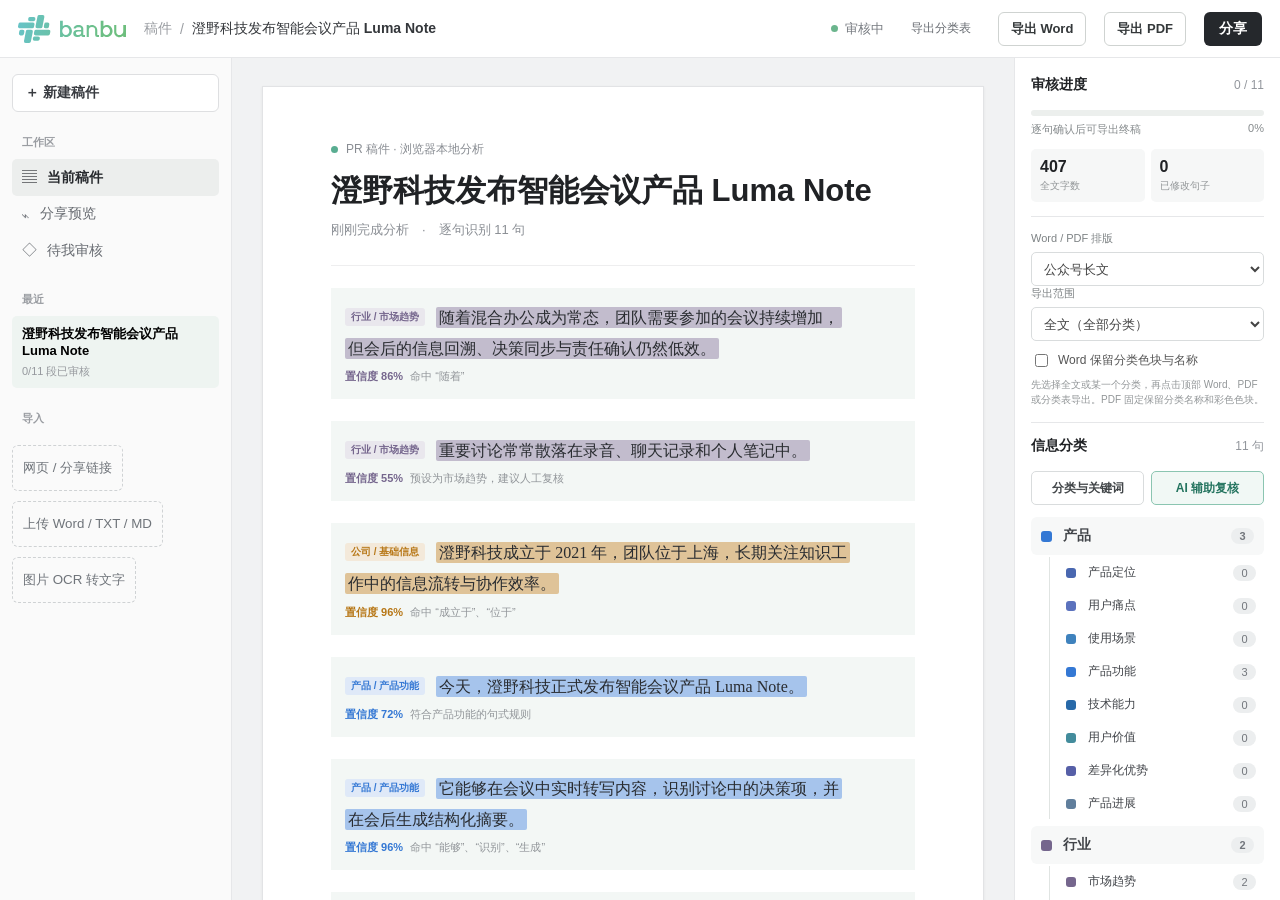
==== commit 17528f2f: "Publish v20 full-height category highlights" ====
--- a/index.html
+++ b/index.html
@@ -5,7 +5,7 @@
 <meta name="viewport" content="width=device-width,initial-scale=1">
 <title>banbu稿件审核</title>
 <style>
-:root{--ink:#202225;--muted:#72767d;--line:#e6e7e9;--soft:#f6f7f8;--brand:#59ad91;--founder:#d95f56;--product:#3478d4;--voice:#328f73;--company:#b77716;--industry:#75668d;--side:232px;--review:266px}*{box-sizing:border-box}body{margin:0;font-family:Inter,"SF Pro Display","PingFang SC","Microsoft YaHei",sans-serif;color:var(--ink);background:#f4f5f6;font-size:14px}.app{height:100vh;display:grid;grid-template-columns:var(--side) minmax(600px,1fr) var(--review);grid-template-rows:58px 1fr;overflow:hidden}.topbar{grid-column:1/-1;background:#fff;border-bottom:1px solid var(--line);display:flex;align-items:center;padding:0 18px;gap:18px;z-index:3}.brand{width:108px;height:28px;display:block;flex:none}.crumb{display:flex;align-items:center;gap:8px;color:#9a9da2;min-width:0}.crumb strong{color:#34373b;font-weight:560;white-space:nowrap;overflow:hidden;text-overflow:ellipsis}.spacer{flex:1}.status{display:flex;align-items:center;gap:7px;color:#777b81;font-size:13px}.status i{width:7px;height:7px;border-radius:50%;background:#6bb58d}.iconbtn,.share,.newdoc,.filter,.restore{font:inherit;border:0;cursor:pointer}.iconbtn{width:34px;height:34px;background:transparent;border-radius:6px;color:#686c72;font-size:19px}.share{height:34px;border-radius:6px;padding:0 15px;background:#25282c;color:#fff;font-weight:600}.sidebar{grid-row:2;background:#fafafa;border-right:1px solid var(--line);padding:16px 12px;overflow:auto}.newdoc{width:100%;height:38px;border:1px solid #dedfe1;background:#fff;border-radius:6px;text-align:left;padding:0 12px;font-weight:600;color:#383b40}.side-label{margin:23px 10px 9px;color:#9a9da2;font-size:11px;font-weight:700}.nav{display:flex;align-items:center;gap:10px;padding:9px 10px;border-radius:5px;color:#666a70}.nav.active{background:#eceeed;color:#272a2e;font-weight:600}.nav b{font-size:15px;font-weight:500}.recent{margin-top:5px}.docitem{padding:9px 10px;border-radius:5px}.docitem strong{display:block;font-size:13px;margin-bottom:4px}.docitem span{color:#96999e;font-size:11px}.docitem.current{background:#eef4f1}.main{grid-row:2;background:#f1f2f3;overflow:auto;padding:28px 30px 80px}.page{max-width:790px;min-height:980px;margin:0 auto;background:#fff;border:1px solid #e2e3e5;box-shadow:0 1px 3px rgba(30,35,40,.06);padding:54px 68px}.doc-kicker{display:flex;align-items:center;gap:8px;color:#888c92;font-size:12px}.doc-kicker .dot{width:7px;height:7px;background:var(--brand);border-radius:50%}h1{font-size:31px;line-height:1.25;margin:14px 0 10px;letter-spacing:0;font-weight:720}.meta{color:#8b8f95;font-size:13px;padding-bottom:26px;border-bottom:1px solid #eeeeef}.focusbar{display:none;align-items:center;gap:10px;margin:20px 0 4px;padding:10px 12px;background:#f7f8f8;border-left:3px solid currentColor}.focusbar.show{display:flex}.focusbar strong{font-size:13px}.focusbar span{color:#7a7e84}.restore{margin-left:auto;color:#333;background:#fff;border:1px solid #dcdee0;border-radius:5px;padding:5px 9px}.article{font-family:"Songti SC","Noto Serif SC",serif;font-size:16px;line-height:1.95}.segment{margin:22px 0;transition:.16s}.segment mark{color:#292c30;border-radius:2px;padding:2px 1px;background:linear-gradient(transparent 57%,var(--mark) 57%)}.segment::before{content:attr(data-label);float:left;margin:6px 11px 0 0;font-family:Inter,"PingFang SC",sans-serif;font-size:10px;line-height:18px;height:18px;padding:0 6px;border-radius:3px;color:var(--color);background:var(--pale);font-weight:700}.segment.hidden{display:none}.empty{display:none;text-align:center;color:#878b91;padding:80px 0}.right{grid-row:2;background:#fff;border-left:1px solid var(--line);padding:18px 16px;overflow:auto}.review-head{display:flex;justify-content:space-between;align-items:center;margin-bottom:16px}.review-head strong{font-size:14px}.review-head span{font-size:12px;color:#92969c}.filter{width:100%;display:grid;grid-template-columns:12px 1fr auto;align-items:center;gap:10px;text-align:left;padding:10px;border-radius:6px;background:transparent;color:#414449;margin:2px 0}.filter:hover{background:#f5f6f6}.filter.active{background:#f0f2f2;font-weight:650}.swatch{width:10px;height:10px;border-radius:3px;background:var(--color)}.count{font-size:11px;min-width:23px;text-align:center;border-radius:10px;background:#eceeef;color:#72767c;padding:2px 5px}.full{border-top:1px solid var(--line);margin-top:10px;padding-top:12px}.note{margin-top:24px;padding-top:17px;border-top:1px solid var(--line);color:#8a8e94;font-size:12px;line-height:1.6}.upload{margin-top:10px;border:1px dashed #cfd2d4;border-radius:6px;padding:13px 10px;text-align:center;color:#6f747a;background:#fafafa}.toast{position:fixed;right:22px;top:72px;background:#26292d;color:#fff;padding:11px 14px;border-radius:6px;box-shadow:0 8px 26px #0002;opacity:0;transform:translateY(-6px);pointer-events:none;transition:.2s;z-index:10}.toast.show{opacity:1;transform:none}.mobile-filter{display:none}
+:root{--ink:#202225;--muted:#72767d;--line:#e6e7e9;--soft:#f6f7f8;--brand:#59ad91;--founder:#d95f56;--product:#3478d4;--voice:#328f73;--company:#b77716;--industry:#75668d;--side:232px;--review:266px}*{box-sizing:border-box}body{margin:0;font-family:Inter,"SF Pro Display","PingFang SC","Microsoft YaHei",sans-serif;color:var(--ink);background:#f4f5f6;font-size:14px}.app{height:100vh;display:grid;grid-template-columns:var(--side) minmax(600px,1fr) var(--review);grid-template-rows:58px 1fr;overflow:hidden}.topbar{grid-column:1/-1;background:#fff;border-bottom:1px solid var(--line);display:flex;align-items:center;padding:0 18px;gap:18px;z-index:3}.brand{width:108px;height:28px;display:block;flex:none}.crumb{display:flex;align-items:center;gap:8px;color:#9a9da2;min-width:0}.crumb strong{color:#34373b;font-weight:560;white-space:nowrap;overflow:hidden;text-overflow:ellipsis}.spacer{flex:1}.status{display:flex;align-items:center;gap:7px;color:#777b81;font-size:13px}.status i{width:7px;height:7px;border-radius:50%;background:#6bb58d}.iconbtn,.share,.newdoc,.filter,.restore{font:inherit;border:0;cursor:pointer}.iconbtn{width:34px;height:34px;background:transparent;border-radius:6px;color:#686c72;font-size:19px}.share{height:34px;border-radius:6px;padding:0 15px;background:#25282c;color:#fff;font-weight:600}.sidebar{grid-row:2;background:#fafafa;border-right:1px solid var(--line);padding:16px 12px;overflow:auto}.newdoc{width:100%;height:38px;border:1px solid #dedfe1;background:#fff;border-radius:6px;text-align:left;padding:0 12px;font-weight:600;color:#383b40}.side-label{margin:23px 10px 9px;color:#9a9da2;font-size:11px;font-weight:700}.nav{display:flex;align-items:center;gap:10px;padding:9px 10px;border-radius:5px;color:#666a70}.nav.active{background:#eceeed;color:#272a2e;font-weight:600}.nav b{font-size:15px;font-weight:500}.recent{margin-top:5px}.docitem{padding:9px 10px;border-radius:5px}.docitem strong{display:block;font-size:13px;margin-bottom:4px}.docitem span{color:#96999e;font-size:11px}.docitem.current{background:#eef4f1}.main{grid-row:2;background:#f1f2f3;overflow:auto;padding:28px 30px 80px}.page{max-width:790px;min-height:980px;margin:0 auto;background:#fff;border:1px solid #e2e3e5;box-shadow:0 1px 3px rgba(30,35,40,.06);padding:54px 68px}.doc-kicker{display:flex;align-items:center;gap:8px;color:#888c92;font-size:12px}.doc-kicker .dot{width:7px;height:7px;background:var(--brand);border-radius:50%}h1{font-size:31px;line-height:1.25;margin:14px 0 10px;letter-spacing:0;font-weight:720}.meta{color:#8b8f95;font-size:13px;padding-bottom:26px;border-bottom:1px solid #eeeeef}.focusbar{display:none;align-items:center;gap:10px;margin:20px 0 4px;padding:10px 12px;background:#f7f8f8;border-left:3px solid currentColor}.focusbar.show{display:flex}.focusbar strong{font-size:13px}.focusbar span{color:#7a7e84}.restore{margin-left:auto;color:#333;background:#fff;border:1px solid #dcdee0;border-radius:5px;padding:5px 9px}.article{font-family:"Songti SC","Noto Serif SC",serif;font-size:16px;line-height:1.95}.segment{margin:22px 0;transition:.16s}.segment mark{color:#292c30;border-radius:2px;padding:2px 3px;background:var(--mark);-webkit-box-decoration-break:clone;box-decoration-break:clone}.segment::before{content:attr(data-label);float:left;margin:6px 11px 0 0;font-family:Inter,"PingFang SC",sans-serif;font-size:10px;line-height:18px;height:18px;padding:0 6px;border-radius:3px;color:var(--color);background:var(--pale);font-weight:700}.segment.hidden{display:none}.empty{display:none;text-align:center;color:#878b91;padding:80px 0}.right{grid-row:2;background:#fff;border-left:1px solid var(--line);padding:18px 16px;overflow:auto}.review-head{display:flex;justify-content:space-between;align-items:center;margin-bottom:16px}.review-head strong{font-size:14px}.review-head span{font-size:12px;color:#92969c}.filter{width:100%;display:grid;grid-template-columns:12px 1fr auto;align-items:center;gap:10px;text-align:left;padding:10px;border-radius:6px;background:transparent;color:#414449;margin:2px 0}.filter:hover{background:#f5f6f6}.filter.active{background:#f0f2f2;font-weight:650}.swatch{width:10px;height:10px;border-radius:3px;background:var(--color)}.count{font-size:11px;min-width:23px;text-align:center;border-radius:10px;background:#eceeef;color:#72767c;padding:2px 5px}.full{border-top:1px solid var(--line);margin-top:10px;padding-top:12px}.note{margin-top:24px;padding-top:17px;border-top:1px solid var(--line);color:#8a8e94;font-size:12px;line-height:1.6}.upload{margin-top:10px;border:1px dashed #cfd2d4;border-radius:6px;padding:13px 10px;text-align:center;color:#6f747a;background:#fafafa}.toast{position:fixed;right:22px;top:72px;background:#26292d;color:#fff;padding:11px 14px;border-radius:6px;box-shadow:0 8px 26px #0002;opacity:0;transform:translateY(-6px);pointer-events:none;transition:.2s;z-index:10}.toast.show{opacity:1;transform:none}.mobile-filter{display:none}
 @media(max-width:800px){.app{display:block;height:auto;min-height:100vh}.topbar{height:54px;position:sticky;top:0}.brand{width:86px}.crumb span,.status,.iconbtn{display:none}.share{padding:0 11px}.sidebar,.right{display:none}.main{padding:0;background:#fff;overflow:visible}.page{border:0;box-shadow:none;min-height:auto;padding:28px 20px 110px}.doc-kicker{font-size:11px}h1{font-size:25px}.article{font-size:15.5px;line-height:1.9}.segment{margin:18px 0}.mobile-filter{display:flex;position:fixed;left:0;right:0;bottom:0;background:#fff;border-top:1px solid var(--line);padding:8px 10px calc(8px + env(safe-area-inset-bottom));gap:6px;overflow-x:auto;z-index:6}.mobile-filter .filter{width:auto;display:flex;white-space:nowrap;padding:8px 9px;background:#f5f6f6}.mobile-filter .filter.active{outline:2px solid #daddde}.mobile-filter .count{display:none}.focusbar{margin-top:16px}.toast{left:16px;right:16px;top:66px;text-align:center}}
 .modal-backdrop{position:fixed;inset:0;background:rgba(20,24,22,.32);display:none;align-items:center;justify-content:center;padding:24px;z-index:20}.modal-backdrop.show{display:flex}.modal{width:min(680px,100%);background:#fff;border:1px solid #dfe2df;border-radius:8px;box-shadow:0 24px 70px #18201d38;padding:24px}.modal-head{display:flex;align-items:start;justify-content:space-between;gap:20px}.modal h2{font-size:20px;margin:0 0 6px}.modal p{margin:0;color:#7b8080;line-height:1.6}.close{border:0;background:transparent;font-size:22px;color:#777;cursor:pointer}.draft-title{width:100%;height:40px;margin:20px 0 10px;border:1px solid #d7dadd;border-radius:5px;padding:0 12px;color:#282b2d;font:inherit}.draft-input{width:100%;height:280px;resize:vertical;border:1px solid #d7dadd;border-radius:5px;padding:13px;font:15px/1.75 "Songti SC",serif;color:#292c2d}.modal-actions{display:flex;align-items:center;gap:9px;margin-top:14px}.privacy{font-size:12px;color:#8a8e8d;margin-right:auto}.secondary,.analyze{height:38px;border-radius:5px;padding:0 14px;font:inherit;font-weight:600;cursor:pointer}.secondary{border:1px solid #d7dadd;background:#fff;color:#444}.analyze{border:1px solid #287c69;background:#287c69;color:#fff}.segment{position:relative;padding-right:26px}.reclassify{position:absolute;right:0;top:5px;width:22px;height:22px;border:0;background:transparent;color:#a4a8aa;cursor:pointer;opacity:0}.segment:hover .reclassify,.segment:focus-within .reclassify{opacity:1}.class-menu{position:fixed;display:none;background:#fff;border:1px solid #dddfe1;border-radius:6px;box-shadow:0 10px 34px #1a201d26;padding:5px;z-index:15}.class-menu.show{display:block}.class-menu button{display:block;width:150px;border:0;background:#fff;padding:8px 10px;text-align:left;border-radius:4px;color:#45484b;cursor:pointer}.class-menu button:hover{background:#f2f4f3}.empty-state{text-align:center;padding:100px 20px;color:#777}.empty-state h2{color:#333;font-size:22px;margin:0 0 8px}.empty-state button{margin-top:18px}.readonly .newdoc,.readonly .upload,.readonly .reclassify{display:none}.readonly .status{color:#75668d}.readonly .status i{background:#75668d}.analysis-note{font-size:11px;color:#969a9d;margin-top:12px;line-height:1.55}.file-hidden{display:none}
 @media(max-width:800px){.modal{padding:20px}.draft-input{height:46vh}.modal-actions{flex-wrap:wrap}.privacy{width:100%}.reclassify{opacity:1}.segment{padding-right:24px}}
@@ -45,7 +45,7 @@
     <p class="segment" data-type="product" data-label="产品描述">用户可在摘要中查看议题脉络、负责人和待办事项，<mark>也可以回到对应的原始对话位置核对上下文。</mark></p>
     <p class="segment" data-type="company" data-label="公司介绍"><mark>目前，澄野科技正与不同规模的团队共同打磨产品，持续改善从会议讨论到行动确认的工作流程。</mark></p>
   </div></article></main>
-  <aside class="right"><div class="review-summary"><div class="review-head"><strong>审核进度</strong><span id="reviewRatio">0 / 8</span></div><div class="progress-track"><div class="progress-bar" id="progressBar"></div></div><div class="progress-copy"><span>逐句确认后可导出终稿</span><span id="progressPercent">0%</span></div><div class="stat-grid"><div class="stat"><b id="wordCount">0</b><span>全文字数</span></div><div class="stat"><b id="editedCount">0</b><span>已修改句子</span></div></div><div class="layout-setting"><label for="layoutPreset">Word / PDF 排版</label><select id="layoutPreset"><option value="wechat">公众号长文</option><option value="press">标准新闻稿</option><option value="clean">简洁通用稿</option></select><label for="exportScope">导出范围</label><select id="exportScope"><option value="all">全文（全部分类）</option></select><label class="export-check"><input type="checkbox" id="keepMarks"> Word 保留分类画线与名称</label><span class="export-help">先选择全文或某一个分类，再点击顶部 Word、PDF 或分类表导出。PDF 固定保留分类名称和彩色画线。</span></div></div><div class="review-head"><strong>信息分类</strong><span id="totalCount">8 句</span></div><div class="rule-actions"><button id="ruleSettings">分类与关键词</button><button class="ai" id="aiReview">AI 辅助复核</button></div><div id="filters"></div><div class="full" id="fullFilter"></div><details class="criteria"><summary>查看严谨分类标准</summary><div class="criteria-list" id="criteriaList"></div></details><div class="note">每一句均可直接修改原文。<span class="manual-lock">人工重新标注后将永久锁定</span>，分类规则和 AI 均不会覆盖，只有你再次手动分类才能改变。<div class="analysis-note">AI 复核为可选功能，需配置兼容接口；稿件将发送到你选择的 AI 服务。</div></div></aside>
+  <aside class="right"><div class="review-summary"><div class="review-head"><strong>审核进度</strong><span id="reviewRatio">0 / 8</span></div><div class="progress-track"><div class="progress-bar" id="progressBar"></div></div><div class="progress-copy"><span>逐句确认后可导出终稿</span><span id="progressPercent">0%</span></div><div class="stat-grid"><div class="stat"><b id="wordCount">0</b><span>全文字数</span></div><div class="stat"><b id="editedCount">0</b><span>已修改句子</span></div></div><div class="layout-setting"><label for="layoutPreset">Word / PDF 排版</label><select id="layoutPreset"><option value="wechat">公众号长文</option><option value="press">标准新闻稿</option><option value="clean">简洁通用稿</option></select><label for="exportScope">导出范围</label><select id="exportScope"><option value="all">全文（全部分类）</option></select><label class="export-check"><input type="checkbox" id="keepMarks"> Word 保留分类色块与名称</label><span class="export-help">先选择全文或某一个分类，再点击顶部 Word、PDF 或分类表导出。PDF 固定保留分类名称和彩色色块。</span></div></div><div class="review-head"><strong>信息分类</strong><span id="totalCount">8 句</span></div><div class="rule-actions"><button id="ruleSettings">分类与关键词</button><button class="ai" id="aiReview">AI 辅助复核</button></div><div id="filters"></div><div class="full" id="fullFilter"></div><details class="criteria"><summary>查看严谨分类标准</summary><div class="criteria-list" id="criteriaList"></div></details><div class="note">每一句均可直接修改原文。<span class="manual-lock">人工重新标注后将永久锁定</span>，分类规则和 AI 均不会覆盖，只有你再次手动分类才能改变。<div class="analysis-note">AI 复核为可选功能，需配置兼容接口；稿件将发送到你选择的 AI 服务。</div></div></aside>
   <div class="mobile-filter" id="mobileFilters"></div><div class="toast" id="toast"></div>
 </div>
 <div class="mobile-sheet" id="mobileSheet"><div class="mobile-sheet-panel"><div class="mobile-sheet-head"><strong>稿件工具</strong><button class="close" id="closeMobileSheet" aria-label="关闭">×</button></div><div class="mobile-sheet-section mobile-edit-action"><div class="mobile-action-grid"><button data-mobile-action="new">新建 / 粘贴文稿</button><button data-mobile-action="url">读取网页 / 分享链接</button><button data-mobile-action="word">导入 Word / TXT / MD</button><button data-mobile-action="ocr">图片 OCR 转文字</button></div><p class="mobile-sheet-note">可把其他设备生成的 banbu 分享链接粘贴到“读取网页 / 分享链接”中还原全部标注。</p></div><div class="mobile-sheet-section"><label for="mobileLayoutPreset">Word / PDF 排版</label><select id="mobileLayoutPreset"><option value="wechat">公众号长文</option><option value="press">标准新闻稿</option><option value="clean">简洁通用稿</option></select><label for="mobileExportScope">导出范围</label><select id="mobileExportScope"><option value="all">全文（全部分类）</option></select><div class="mobile-action-grid"><button data-mobile-action="table">导出分类表</button><button data-mobile-action="wordExport">导出 Word</button><button data-mobile-action="pdfExport" class="wide primary">导出 PDF</button></div></div><div class="mobile-sheet-section mobile-edit-action"><div class="mobile-action-grid"><button data-mobile-action="rules">分类与关键词</button><button data-mobile-action="localAi" class="primary">无密钥 AI 初判</button><button data-mobile-action="ai" class="wide">AI 复核设置</button></div></div></div></div>
@@ -244,7 +244,7 @@
 function zipStore(files){const enc=new TextEncoder(),locals=[],centrals=[];let offset=0;for(const [name,content] of Object.entries(files)){const fileName=enc.encode(name),data=typeof content==='string'?enc.encode(content):content,crc=crc32(data),local=joinBytes([u32(0x04034b50),u16(20),u16(0x0800),u16(0),u16(0),u16(0),u32(crc),u32(data.length),u32(data.length),u16(fileName.length),u16(0),fileName,data]);locals.push(local);centrals.push(joinBytes([u32(0x02014b50),u16(20),u16(20),u16(0x0800),u16(0),u16(0),u16(0),u32(crc),u32(data.length),u32(data.length),u16(fileName.length),u16(0),u16(0),u16(0),u16(0),u32(0),u32(offset),fileName]));offset+=local.length}const central=joinBytes(centrals),body=joinBytes(locals);return new Blob([body,central,joinBytes([u32(0x06054b50),u16(0),u16(0),u16(centrals.length),u16(centrals.length),u32(central.length),u32(body.length),u16(0)])],{type:'application/vnd.openxmlformats-officedocument.wordprocessingml.document'})}
 function xmlText(value){return escapeHtml(value).replace(/&#39;/g,'&apos;')}
 function paragraphXml(text,style,underlineColor=''){const underline=underlineColor?`<w:rPr><w:u w:val="single" w:color="${underlineColor.replace('#','').toUpperCase()}"/></w:rPr>`:'';return `<w:p><w:pPr><w:pStyle w:val="${style}"/></w:pPr><w:r>${underline}<w:t xml:space="preserve">${xmlText(text)}</w:t></w:r></w:p>`}
-function classifiedParagraphXml(item,style){const type=types[item.type]||types.other,color=type.color.replace('#','').toUpperCase();return `<w:p><w:pPr><w:pStyle w:val="${style}"/></w:pPr><w:r><w:rPr><w:b/><w:color w:val="${color}"/><w:sz w:val="18"/></w:rPr><w:t xml:space="preserve">【${xmlText(hierarchicalName(type))}】 </w:t></w:r><w:r><w:rPr><w:u w:val="single" w:color="${color}"/></w:rPr><w:t xml:space="preserve">${xmlText(item.text)}</w:t></w:r></w:p>`}
+function classifiedParagraphXml(item,style){const type=types[item.type]||types.other,color=type.color.replace('#','').toUpperCase(),fill=(type.mark||mixHex(type.color,.56)).replace('#','').toUpperCase();return `<w:p><w:pPr><w:pStyle w:val="${style}"/></w:pPr><w:r><w:rPr><w:b/><w:color w:val="${color}"/><w:sz w:val="18"/></w:rPr><w:t xml:space="preserve">【${xmlText(hierarchicalName(type))}】 </w:t></w:r><w:r><w:rPr><w:shd w:val="clear" w:color="auto" w:fill="${fill}"/></w:rPr><w:t xml:space="preserve">${xmlText(item.text)}</w:t></w:r></w:p>`}
 function wordLegendXml(keys=Object.keys(types)){const runs=keys.map(key=>types[key]).filter(Boolean).map(type=>`<w:r><w:rPr><w:b/><w:color w:val="${type.color.replace('#','').toUpperCase()}"/><w:sz w:val="18"/></w:rPr><w:t xml:space="preserve">■ ${xmlText(hierarchicalName(type))}  </w:t></w:r>`).join('');return `<w:p><w:pPr><w:spacing w:after="260"/><w:shd w:val="clear" w:fill="F5F7F6"/></w:pPr><w:r><w:rPr><w:b/><w:sz w:val="18"/></w:rPr><w:t xml:space="preserve">分类图例  </w:t></w:r>${runs}</w:p>`}
 function buildWordBlob(preset,scope=exportScope()){
   const cfg={wechat:{font:'Arial Unicode MS',body:22,line:420,after:240,accent:'328F73'},press:{font:'Arial Unicode MS',body:22,line:360,after:180,accent:'202225'},clean:{font:'Arial Unicode MS',body:22,line:360,after:200,accent:'444444'}}[preset];
@@ -254,7 +254,7 @@
   return zipStore({'[Content_Types].xml':'<?xml version="1.0" encoding="UTF-8" standalone="yes"?><Types xmlns="http://schemas.openxmlformats.org/package/2006/content-types"><Default Extension="rels" ContentType="application/vnd.openxmlformats-package.relationships+xml"/><Default Extension="xml" ContentType="application/xml"/><Override PartName="/word/document.xml" ContentType="application/vnd.openxmlformats-officedocument.wordprocessingml.document.main+xml"/><Override PartName="/word/styles.xml" ContentType="application/vnd.openxmlformats-officedocument.wordprocessingml.styles+xml"/></Types>','_rels/.rels':'<?xml version="1.0" encoding="UTF-8" standalone="yes"?><Relationships xmlns="http://schemas.openxmlformats.org/package/2006/relationships"><Relationship Id="rId1" Type="http://schemas.openxmlformats.org/officeDocument/2006/relationships/officeDocument" Target="word/document.xml"/></Relationships>','word/document.xml':documentXml,'word/styles.xml':styles,'word/_rels/document.xml.rels':'<?xml version="1.0" encoding="UTF-8" standalone="yes"?><Relationships xmlns="http://schemas.openxmlformats.org/package/2006/relationships"><Relationship Id="rIdStyles" Type="http://schemas.openxmlformats.org/officeDocument/2006/relationships/styles" Target="styles.xml"/></Relationships>'})
 }
 async function exportWord(){const scope=exportScope();if(!ensureExportContent(scope))return;const reviewed=scope.segments.every(x=>x.reviewed),blob=buildWordBlob($('#layoutPreset').value,scope),link=document.createElement('a');link.href=URL.createObjectURL(blob);link.download=`${state.title}${scope.suffix}${reviewed?'-终稿':'-待审核'}.docx`;link.click();setTimeout(()=>URL.revokeObjectURL(link.href),1500);showToast(`${scope.label} Word ${reviewed?'终稿已导出':'已导出，文件标记为“待审核”'}`)}
-function exportPdf(){const scope=exportScope();if(!ensureExportContent(scope))return;const reviewed=scope.segments.every(item=>item.reviewed),popup=window.open('','_blank');if(!popup){showToast('浏览器阻止了 PDF 窗口，请允许弹出窗口');return}const legendTypes=(scope.typeKeys||Object.keys(types)).map(key=>types[key]).filter(Boolean),legend=`<section class="legend"><strong>分类图例</strong>${legendTypes.map(type=>`<span style="--c:${type.color}"><i></i>${escapeHtml(hierarchicalName(type))}</span>`).join('')}</section>`;const body=scope.segments.map(item=>{const type=types[item.type]||types.other,label=`<b class="label" style="--c:${type.color}">${escapeHtml(hierarchicalName(type))}</b>`;return `<p class="${escapeHtml(item.format||'body')}" style="--c:${type.color}">${label}<span>${escapeHtml(item.text)}</span></p>`}).join('');popup.document.write(`<!doctype html><html lang="zh-CN"><head><meta charset="utf-8"><title>${escapeHtml(state.title)}${escapeHtml(scope.suffix)} - PDF</title><style>@page{size:A4;margin:18mm 17mm}*{box-sizing:border-box}body{margin:0;color:#252827;font-family:"Songti SC","Noto Serif SC","Microsoft YaHei",serif;font-size:11.5pt;line-height:1.85}h1{font-family:"PingFang SC","Microsoft YaHei",sans-serif;font-size:24pt;line-height:1.35;text-align:center;margin:0 0 7mm}.meta{text-align:center;color:#838a87;font:9pt "PingFang SC",sans-serif;margin-bottom:8mm}.legend{padding:3mm 4mm;margin:0 0 7mm;background:#f4f6f5;font:9pt/1.8 "PingFang SC",sans-serif}.legend strong{margin-right:3mm}.legend span{display:inline-flex;align-items:center;margin-right:3mm;white-space:nowrap}.legend i{width:2.5mm;height:2.5mm;background:var(--c);margin-right:1mm}p{margin:0 0 4.2mm;text-align:justify;break-inside:avoid}.label{display:inline-block;margin:0 2mm 1mm 0;padding:.4mm 1.5mm;color:var(--c);border:1px solid var(--c);font:700 8pt/1.5 "PingFang SC",sans-serif;vertical-align:1px}p span{border-bottom:1.2pt solid var(--c)}p.h1,p.h2{font-family:"PingFang SC",sans-serif;font-weight:700;text-align:left}.h1{font-size:16pt;margin-top:7mm}.h2{font-size:13pt;margin-top:5mm}.quote{border-left:2.5pt solid #6ab695;padding-left:4mm;color:#59615e}.summary{background:#f3f7f5;padding:4mm}.footer{margin-top:9mm;padding-top:3mm;border-top:1px solid #ddd;color:#8a908d;font:8pt "PingFang SC",sans-serif;text-align:center}@media print{.no-print{display:none}}</style></head><body><h1>${escapeHtml(state.title)}</h1><div class="meta">banbu 稿件审核 · ${escapeHtml(scope.label)} · ${reviewed?'审核完成':'待审核'}</div>${legend}<main>${body}</main><div class="footer">由 banbu稿件审核 导出 · ${escapeHtml(scope.label)} · 每段均保留分类标注</div><script>onload=()=>setTimeout(()=>print(),250);onafterprint=()=>close()<\/script></body></html>`);popup.document.close();showToast(`${scope.label} PDF 已生成，请选择“存储为 PDF”`)}
+function exportPdf(){const scope=exportScope();if(!ensureExportContent(scope))return;const reviewed=scope.segments.every(item=>item.reviewed),popup=window.open('','_blank');if(!popup){showToast('浏览器阻止了 PDF 窗口，请允许弹出窗口');return}const legendTypes=(scope.typeKeys||Object.keys(types)).map(key=>types[key]).filter(Boolean),legend=`<section class="legend"><strong>分类图例</strong>${legendTypes.map(type=>`<span style="--c:${type.color}"><i></i>${escapeHtml(hierarchicalName(type))}</span>`).join('')}</section>`;const body=scope.segments.map(item=>{const type=types[item.type]||types.other,label=`<b class="label" style="--c:${type.color}">${escapeHtml(hierarchicalName(type))}</b>`;return `<p class="${escapeHtml(item.format||'body')}" style="--c:${type.color};--m:${type.mark||mixHex(type.color,.56)}">${label}<span>${escapeHtml(item.text)}</span></p>`}).join('');popup.document.write(`<!doctype html><html lang="zh-CN"><head><meta charset="utf-8"><title>${escapeHtml(state.title)}${escapeHtml(scope.suffix)} - PDF</title><style>@page{size:A4;margin:18mm 17mm}*{box-sizing:border-box}body{margin:0;color:#252827;font-family:"Songti SC","Noto Serif SC","Microsoft YaHei",serif;font-size:11.5pt;line-height:1.85}h1{font-family:"PingFang SC","Microsoft YaHei",sans-serif;font-size:24pt;line-height:1.35;text-align:center;margin:0 0 7mm}.meta{text-align:center;color:#838a87;font:9pt "PingFang SC",sans-serif;margin-bottom:8mm}.legend{padding:3mm 4mm;margin:0 0 7mm;background:#f4f6f5;font:9pt/1.8 "PingFang SC",sans-serif}.legend strong{margin-right:3mm}.legend span{display:inline-flex;align-items:center;margin-right:3mm;white-space:nowrap}.legend i{width:2.5mm;height:2.5mm;background:var(--c);margin-right:1mm}p{margin:0 0 4.2mm;text-align:justify;break-inside:avoid}.label{display:inline-block;margin:0 2mm 1mm 0;padding:.4mm 1.5mm;color:var(--c);border:1px solid var(--c);font:700 8pt/1.5 "PingFang SC",sans-serif;vertical-align:1px}p span{background:var(--m);padding:.35mm .8mm;-webkit-box-decoration-break:clone;box-decoration-break:clone}p.h1,p.h2{font-family:"PingFang SC",sans-serif;font-weight:700;text-align:left}.h1{font-size:16pt;margin-top:7mm}.h2{font-size:13pt;margin-top:5mm}.quote{border-left:2.5pt solid #6ab695;padding-left:4mm;color:#59615e}.summary{background:#f3f7f5;padding:4mm}.footer{margin-top:9mm;padding-top:3mm;border-top:1px solid #ddd;color:#8a908d;font:8pt "PingFang SC",sans-serif;text-align:center}@media print{.no-print{display:none}}</style></head><body><h1>${escapeHtml(state.title)}</h1><div class="meta">banbu 稿件审核 · ${escapeHtml(scope.label)} · ${reviewed?'审核完成':'待审核'}</div>${legend}<main>${body}</main><div class="footer">由 banbu稿件审核 导出 · ${escapeHtml(scope.label)} · 每段均保留分类标注</div><script>onload=()=>setTimeout(()=>print(),250);onafterprint=()=>close()<\/script></body></html>`);popup.document.close();showToast(`${scope.label} PDF 已生成，请选择“存储为 PDF”`)}
 window.__banbuBuildWordBlob=buildWordBlob;
 function openClassMenu(button){const segment=button.closest('.segment'),index=Number(segment.dataset.index),menu=$('#classMenu'),rect=button.getBoundingClientRect();menu.dataset.index=index;menu.innerHTML=`<div class="class-menu-group">人工重新标注</div>${Object.entries(groups).map(([groupKey,group])=>`<div class="class-menu-group">${escapeHtml(group.name)}</div>${Object.entries(types).filter(([,type])=>type.parent===groupKey).map(([key,type])=>`<button data-set-type="${key}"><span style="color:${type.color}">■</span> ${escapeHtml(type.name)}</button>`).join('')}`).join('')}<div class="class-menu-group">Word 段落样式</div>${Object.entries(formats).map(([key,name])=>`<button data-set-format="${key}">${name}</button>`).join('')}`;menu.style.left=`${Math.max(8,Math.min(rect.left-156,innerWidth-230))}px`;menu.style.top=`${Math.max(8,Math.min(rect.bottom+4,innerHeight-520))}px`;menu.classList.add('show')}
 async function loadShared(){if(!location.hash.startsWith('#share='))return false;const data=await decodeShare(location.hash.slice(7));if(!data||!Array.isArray(data.segments))return false;if(data.groups&&typeof data.groups==='object')groups={...JSON.parse(JSON.stringify(defaultGroups)),...data.groups};if(data.types&&typeof data.types==='object')types={...JSON.parse(JSON.stringify(defaultTypes)),...data.types};state={id:'shared',title:data.title||'分享稿件',segments:data.segments.filter(x=>types[x.type]&&x.text).map(normalizeSegment),active:'all',readonly:true};document.body.classList.add('readonly');$('#status span').textContent='只读分享';$('#share').textContent='复制链接';return true}
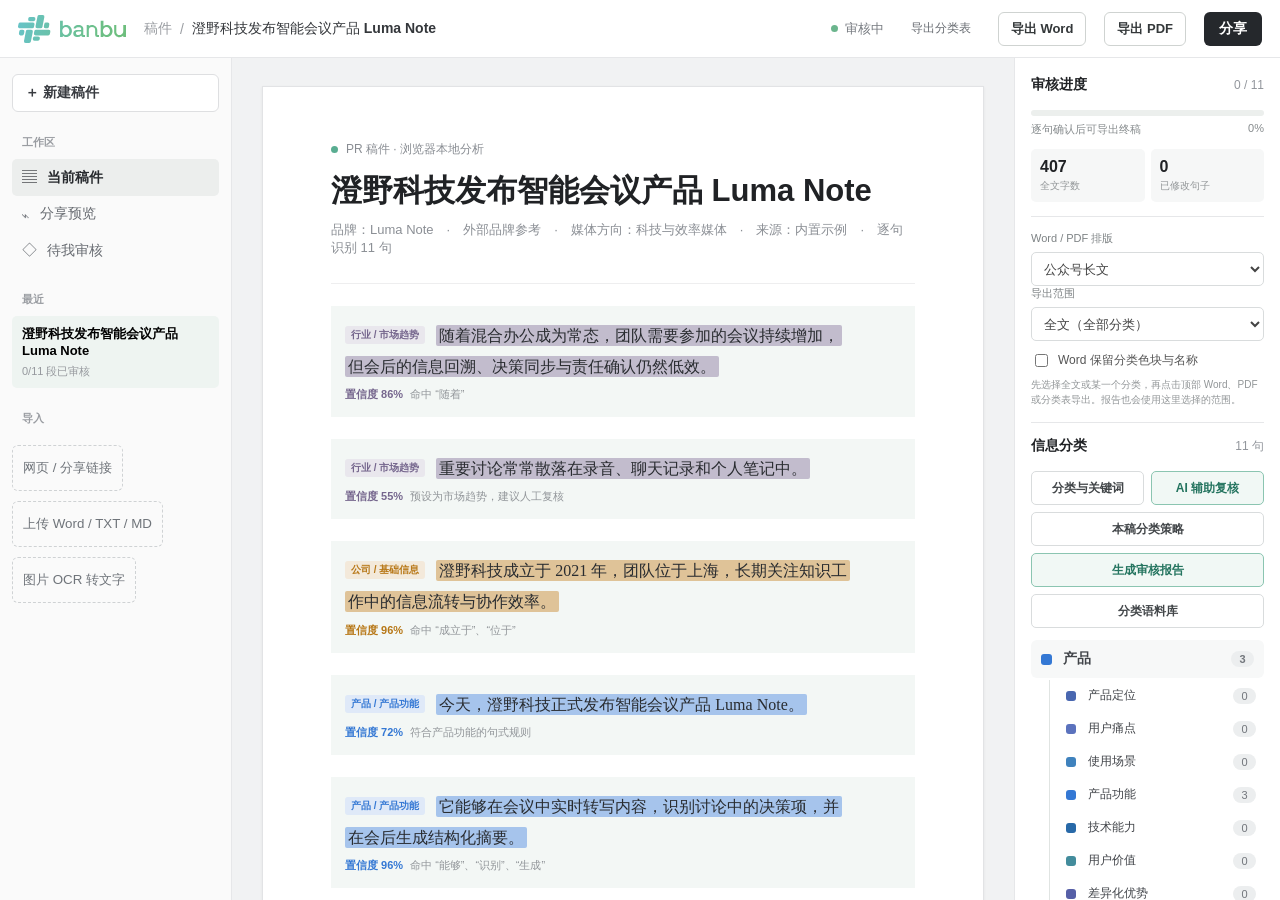
==== commit 939dbf89: "Publish v22 classification strategy and split corpus libraries Builds on v20 with per-article coarse" ====
--- a/index.html
+++ b/index.html
@@ -9,13 +9,13 @@
 @media(max-width:800px){.app{display:block;height:auto;min-height:100vh}.topbar{height:54px;position:sticky;top:0}.brand{width:86px}.crumb span,.status,.iconbtn{display:none}.share{padding:0 11px}.sidebar,.right{display:none}.main{padding:0;background:#fff;overflow:visible}.page{border:0;box-shadow:none;min-height:auto;padding:28px 20px 110px}.doc-kicker{font-size:11px}h1{font-size:25px}.article{font-size:15.5px;line-height:1.9}.segment{margin:18px 0}.mobile-filter{display:flex;position:fixed;left:0;right:0;bottom:0;background:#fff;border-top:1px solid var(--line);padding:8px 10px calc(8px + env(safe-area-inset-bottom));gap:6px;overflow-x:auto;z-index:6}.mobile-filter .filter{width:auto;display:flex;white-space:nowrap;padding:8px 9px;background:#f5f6f6}.mobile-filter .filter.active{outline:2px solid #daddde}.mobile-filter .count{display:none}.focusbar{margin-top:16px}.toast{left:16px;right:16px;top:66px;text-align:center}}
 .modal-backdrop{position:fixed;inset:0;background:rgba(20,24,22,.32);display:none;align-items:center;justify-content:center;padding:24px;z-index:20}.modal-backdrop.show{display:flex}.modal{width:min(680px,100%);background:#fff;border:1px solid #dfe2df;border-radius:8px;box-shadow:0 24px 70px #18201d38;padding:24px}.modal-head{display:flex;align-items:start;justify-content:space-between;gap:20px}.modal h2{font-size:20px;margin:0 0 6px}.modal p{margin:0;color:#7b8080;line-height:1.6}.close{border:0;background:transparent;font-size:22px;color:#777;cursor:pointer}.draft-title{width:100%;height:40px;margin:20px 0 10px;border:1px solid #d7dadd;border-radius:5px;padding:0 12px;color:#282b2d;font:inherit}.draft-input{width:100%;height:280px;resize:vertical;border:1px solid #d7dadd;border-radius:5px;padding:13px;font:15px/1.75 "Songti SC",serif;color:#292c2d}.modal-actions{display:flex;align-items:center;gap:9px;margin-top:14px}.privacy{font-size:12px;color:#8a8e8d;margin-right:auto}.secondary,.analyze{height:38px;border-radius:5px;padding:0 14px;font:inherit;font-weight:600;cursor:pointer}.secondary{border:1px solid #d7dadd;background:#fff;color:#444}.analyze{border:1px solid #287c69;background:#287c69;color:#fff}.segment{position:relative;padding-right:26px}.reclassify{position:absolute;right:0;top:5px;width:22px;height:22px;border:0;background:transparent;color:#a4a8aa;cursor:pointer;opacity:0}.segment:hover .reclassify,.segment:focus-within .reclassify{opacity:1}.class-menu{position:fixed;display:none;background:#fff;border:1px solid #dddfe1;border-radius:6px;box-shadow:0 10px 34px #1a201d26;padding:5px;z-index:15}.class-menu.show{display:block}.class-menu button{display:block;width:150px;border:0;background:#fff;padding:8px 10px;text-align:left;border-radius:4px;color:#45484b;cursor:pointer}.class-menu button:hover{background:#f2f4f3}.empty-state{text-align:center;padding:100px 20px;color:#777}.empty-state h2{color:#333;font-size:22px;margin:0 0 8px}.empty-state button{margin-top:18px}.readonly .newdoc,.readonly .upload,.readonly .reclassify{display:none}.readonly .status{color:#75668d}.readonly .status i{background:#75668d}.analysis-note{font-size:11px;color:#969a9d;margin-top:12px;line-height:1.55}.file-hidden{display:none}
 @media(max-width:800px){.modal{padding:20px}.draft-input{height:46vh}.modal-actions{flex-wrap:wrap}.privacy{width:100%}.reclassify{opacity:1}.segment{padding-right:24px}}
-.word-export{height:34px;border:1px solid #cfd3d1;border-radius:6px;padding:0 12px;background:#fff;color:#34383a;font:600 13px Inter,"PingFang SC",sans-serif;cursor:pointer;white-space:nowrap}.segment{padding:5px 62px 5px 0}.segment mark{outline:0}.segment mark[contenteditable="true"]:focus{background:#fff5c9;box-shadow:0 0 0 3px #fff5c9;border-bottom-color:#d7ad38}.segment.edited::after{content:"已修改";position:absolute;right:30px;top:8px;font:10px/1.4 Inter,"PingFang SC",sans-serif;color:#7b8280}.segment.reviewed{opacity:.82}.segment.reviewed .review-toggle{color:#24745f}.segment.format-h1 mark{font-size:21px;font-weight:700;line-height:1.5}.segment.format-h2 mark{font-size:18px;font-weight:700;line-height:1.6}.segment.format-quote{display:block;border-left:3px solid #7ab9a2;padding-left:16px;color:#59615e}.segment.format-summary{background:#f3f7f5;padding:14px 62px 14px 14px}.segment-tools{position:absolute;right:0;top:6px;display:flex;gap:2px;opacity:0}.segment:hover .segment-tools,.segment:focus-within .segment-tools{opacity:1}.reclassify,.review-toggle{position:static;width:24px;height:24px;border:0;background:#fff;color:#a4a8aa;cursor:pointer;border-radius:4px;opacity:1}.reclassify:hover,.review-toggle:hover{background:#eef1ef;color:#4b5450}.class-menu-group{padding:6px 8px 4px;color:#a0a4a6;font-size:10px;font-weight:700}.class-menu button{width:176px}.review-summary{border-bottom:1px solid var(--line);padding-bottom:15px;margin-bottom:14px}.progress-track{height:6px;background:#ecefed;border-radius:3px;overflow:hidden;margin:8px 0 6px}.progress-bar{height:100%;background:#59ad91;width:0;transition:.2s}.progress-copy{display:flex;justify-content:space-between;color:#858a8c;font-size:11px}.stat-grid{display:grid;grid-template-columns:1fr 1fr;gap:6px;margin-top:12px}.stat{background:#f6f7f7;padding:9px;border-radius:5px}.stat b{display:block;font-size:16px}.stat span{font-size:10px;color:#929698}.layout-setting{margin-top:14px;padding-top:14px;border-top:1px solid var(--line)}.layout-setting label{display:block;color:#7d8284;font-size:11px;margin-bottom:6px}.layout-setting select{width:100%;height:34px;border:1px solid #d9dcdd;border-radius:5px;background:#fff;padding:0 8px;color:#444}.readonly .word-export{display:none}
-@media(max-width:800px){.segment-tools{opacity:1}.segment{padding-right:54px}.topbar>.word-export{display:none}}
+.word-export{height:34px;border:1px solid #cfd3d1;border-radius:6px;padding:0 12px;background:#fff;color:#34383a;font:600 13px Inter,"PingFang SC",sans-serif;cursor:pointer;white-space:nowrap}.segment{padding:5px 92px 5px 0}.segment mark{outline:0}.segment mark[contenteditable="true"]:focus{background:#fff5c9;box-shadow:0 0 0 3px #fff5c9;border-bottom-color:#d7ad38}.segment.edited::after{content:"已修改";position:absolute;right:30px;top:8px;font:10px/1.4 Inter,"PingFang SC",sans-serif;color:#7b8280}.segment.reviewed{opacity:.82}.segment.reviewed .review-toggle{color:#24745f}.segment.format-h1 mark{font-size:21px;font-weight:700;line-height:1.5}.segment.format-h2 mark{font-size:18px;font-weight:700;line-height:1.6}.segment.format-quote{display:block;border-left:3px solid #7ab9a2;padding-left:16px;color:#59615e}.segment.format-summary{background:#f3f7f5;padding:14px 62px 14px 14px}.segment-tools{position:absolute;right:0;top:6px;display:flex;gap:2px;opacity:0}.segment:hover .segment-tools,.segment:focus-within .segment-tools{opacity:1}.reclassify,.review-toggle,.delete-segment{position:static;width:24px;height:24px;border:0;background:#fff;color:#a4a8aa;cursor:pointer;border-radius:4px;opacity:1}.reclassify:hover,.review-toggle:hover,.delete-segment:hover{background:#eef1ef;color:#4b5450}.class-menu-group{padding:6px 8px 4px;color:#a0a4a6;font-size:10px;font-weight:700}.class-menu button{width:176px}.review-summary{border-bottom:1px solid var(--line);padding-bottom:15px;margin-bottom:14px}.progress-track{height:6px;background:#ecefed;border-radius:3px;overflow:hidden;margin:8px 0 6px}.progress-bar{height:100%;background:#59ad91;width:0;transition:.2s}.progress-copy{display:flex;justify-content:space-between;color:#858a8c;font-size:11px}.stat-grid{display:grid;grid-template-columns:1fr 1fr;gap:6px;margin-top:12px}.stat{background:#f6f7f7;padding:9px;border-radius:5px}.stat b{display:block;font-size:16px}.stat span{font-size:10px;color:#929698}.layout-setting{margin-top:14px;padding-top:14px;border-top:1px solid var(--line)}.layout-setting label{display:block;color:#7d8284;font-size:11px;margin-bottom:6px}.layout-setting select{width:100%;height:34px;border:1px solid #d9dcdd;border-radius:5px;background:#fff;padding:0 8px;color:#444}.readonly .word-export{display:none}
+@media(max-width:800px){.segment-tools{opacity:1}.segment{padding-right:84px}.topbar>.word-export{display:none}}
 .iconbtn{width:auto;min-width:76px;padding:0 9px;font-size:12px;white-space:nowrap}
 .docitem{display:block;width:100%;border:0;background:transparent;text-align:left;cursor:pointer;font:inherit}
 .ocr-panel{display:none;grid-template-columns:116px 1fr;gap:14px;align-items:center;margin:10px 0;padding:10px;border:1px solid #dfe3e1;border-radius:6px;background:#f7f9f8}.ocr-panel.show{display:grid}.ocr-panel img{width:116px;height:78px;object-fit:contain;background:#fff;border:1px solid #e3e6e4}.ocr-copy strong,.ocr-copy span{display:block}.ocr-copy strong{font-size:13px;margin-bottom:4px}.ocr-copy span{font-size:11px;color:#848a87}.ocr-track{height:5px;background:#e4e9e6;border-radius:3px;overflow:hidden;margin-top:10px}.ocr-track i{display:block;width:0;height:100%;background:#55a98b;transition:width .2s}.ocr-panel.error .ocr-track i{background:#c95c54}.ocr-panel.error strong{color:#b34c45}.ocr-busy #analyzeBtn{opacity:.5;pointer-events:none}
 .segment-evidence{display:flex;align-items:center;gap:7px;margin-top:5px;font:11px/1.45 Inter,"PingFang SC",sans-serif;color:#92969a}.segment-evidence .confidence{color:var(--color);font-weight:650}.segment-evidence .manual{color:#24745f;background:#e8f4ef;border-radius:3px;padding:1px 5px}.reclassify{width:auto;min-width:42px;padding:0 6px;font-size:11px}.criteria{margin-top:18px;border-top:1px solid var(--line);padding-top:14px}.criteria summary{cursor:pointer;font-weight:650;color:#4b4f52;list-style:none}.criteria summary::after{content:"＋";float:right;color:#979b9e}.criteria[open] summary::after{content:"−"}.criteria-list{margin-top:10px}.criterion{padding:8px 0;border-bottom:1px solid #f0f1f1}.criterion strong{display:flex;align-items:center;gap:7px;font-size:12px}.criterion i{width:8px;height:8px;border-radius:2px;background:var(--color)}.criterion p{margin:4px 0 0;color:#85898d;font-size:11px;line-height:1.5}.criterion:last-child{border-bottom:0}
-.rule-actions{display:grid;grid-template-columns:1fr 1fr;gap:7px;margin:12px 0}.rule-actions button{height:34px;border:1px solid #d9dcdd;border-radius:5px;background:#fff;color:#424649;font:600 12px Inter,"PingFang SC",sans-serif;cursor:pointer}.rule-actions button.ai{border-color:#8bc5b1;color:#24745f;background:#f1f8f5}.export-check{display:flex!important;align-items:center;gap:7px;margin-top:10px!important;color:#555!important;font-size:12px!important}.export-check input{accent-color:#328f73}.config-modal{width:min(760px,100%);max-height:86vh;overflow:auto}.rule-row{display:grid;grid-template-columns:136px 1fr 34px 28px;gap:8px;align-items:start;padding:10px 0;border-bottom:1px solid #eceeee}.rule-row input,.rule-row textarea,.ai-form input{width:100%;border:1px solid #d8dbdc;border-radius:5px;padding:8px 10px;font:13px/1.5 Inter,"PingFang SC",sans-serif;color:#34383a}.rule-row textarea{height:68px;resize:vertical}.rule-fields label,.ai-form label{display:block;color:#7e8385;font-size:11px;margin-bottom:4px}.color-input{width:34px!important;height:34px!important;padding:2px!important}.config-foot{display:flex;align-items:center;gap:9px;margin-top:16px}.config-foot .privacy{max-width:430px}.ai-form{display:grid;gap:12px;margin-top:18px}.ai-note{padding:10px 12px;background:#f5f7f6;color:#69706d;font-size:12px;line-height:1.55}.ai-badge{color:#326ca8;background:#eaf2fb;border-radius:3px;padding:1px 5px}.ai-running{opacity:.55;pointer-events:none}.readonly .rule-actions,.readonly .export-check{display:none!important}
+.rule-actions{display:grid;grid-template-columns:1fr 1fr;gap:7px;margin:12px 0}.rule-actions button{height:34px;border:1px solid #d9dcdd;border-radius:5px;background:#fff;color:#424649;font:600 12px Inter,"PingFang SC",sans-serif;cursor:pointer}.rule-actions button.ai{border-color:#8bc5b1;color:#24745f;background:#f1f8f5}.rule-actions #strategyBtn,.rule-actions #reportBtn,.rule-actions #corpusBtn{grid-column:1/-1}.export-check{display:flex!important;align-items:center;gap:7px;margin-top:10px!important;color:#555!important;font-size:12px!important}.export-check input{accent-color:#328f73}.config-modal{width:min(760px,100%);max-height:86vh;overflow:auto}.rule-row{display:grid;grid-template-columns:136px 1fr 34px 28px;gap:8px;align-items:start;padding:10px 0;border-bottom:1px solid #eceeee}.rule-row input,.rule-row textarea,.ai-form input{width:100%;border:1px solid #d8dbdc;border-radius:5px;padding:8px 10px;font:13px/1.5 Inter,"PingFang SC",sans-serif;color:#34383a}.rule-row textarea{height:68px;resize:vertical}.rule-fields label,.ai-form label{display:block;color:#7e8385;font-size:11px;margin-bottom:4px}.color-input{width:34px!important;height:34px!important;padding:2px!important}.config-foot{display:flex;align-items:center;gap:9px;margin-top:16px}.config-foot .privacy{max-width:430px}.ai-form{display:grid;gap:12px;margin-top:18px}.ai-note{padding:10px 12px;background:#f5f7f6;color:#69706d;font-size:12px;line-height:1.55}.ai-badge{color:#326ca8;background:#eaf2fb;border-radius:3px;padding:1px 5px}.ai-running{opacity:.55;pointer-events:none}.readonly #ruleSettings,.readonly #aiReview,.readonly #strategyBtn,.readonly .export-check{display:none!important}
 @media(max-width:800px){.config-modal{max-height:92vh}.rule-row{grid-template-columns:1fr 34px}.rule-row .rule-fields{grid-column:1/-1}.rule-actions{grid-template-columns:1fr}.segment-evidence{align-items:flex-start;flex-wrap:wrap}}
 @media(max-width:800px){.iconbtn{display:none}}
 .url-import{display:grid;grid-template-columns:1fr auto;gap:8px;margin:18px 0 10px}.url-import input{min-width:0;height:40px;border:1px solid #d7dadd;border-radius:5px;padding:0 12px;color:#282b2d;font:inherit}.url-import button{height:40px;border:1px solid #287c69;border-radius:5px;padding:0 16px;background:#fff;color:#287c69;font:600 13px Inter,"PingFang SC",sans-serif;cursor:pointer;white-space:nowrap}.url-import button:disabled{opacity:.55;cursor:wait}.url-status{display:none;margin:-1px 0 10px;padding:10px 12px;border-left:3px solid #59ad91;background:#f4f8f6;color:#5f6864;font-size:12px;line-height:1.55}.url-status.show{display:block}.url-status.error{border-color:#c95c54;background:#fbf4f3;color:#9b4943}.url-status strong{display:block;color:#343a37;margin-bottom:2px}.source-note{display:block;color:#929795;font-size:11px;margin-top:4px}.url-loading #analyzeBtn,.url-loading #extractUrl{opacity:.55;pointer-events:none}
@@ -26,6 +26,9 @@
 @media(max-width:800px){.url-import{grid-template-columns:1fr}.url-import button{width:100%}.source-note{line-height:1.5}}
 .mobile-tools,.mobile-sheet{display:none}@media(max-width:800px){.mobile-tools{display:block;height:34px;border:1px solid #cfd3d1;border-radius:6px;padding:0 10px;background:#fff;color:#34383a;font:600 13px Inter,"PingFang SC",sans-serif;white-space:nowrap}.topbar{gap:8px;padding:0 12px}.crumb{display:none}.share{margin-left:auto}.mobile-sheet{position:fixed;inset:0;z-index:30;background:#0005;padding:0;align-items:flex-end}.mobile-sheet.show{display:flex}.mobile-sheet-panel{width:100%;max-height:88vh;overflow:auto;background:#fff;border-radius:8px 8px 0 0;padding:16px 16px calc(18px + env(safe-area-inset-bottom));box-shadow:0 -12px 40px #0002}.mobile-sheet-head{display:flex;align-items:center;justify-content:space-between;margin-bottom:12px}.mobile-sheet-head strong{font-size:17px}.mobile-sheet-section{padding:13px 0;border-top:1px solid var(--line)}.mobile-sheet-section>label{display:block;margin:0 0 6px;color:#747a77;font-size:12px}.mobile-sheet-section select{width:100%;height:40px;margin-bottom:10px;border:1px solid #d7dadd;border-radius:5px;background:#fff;padding:0 10px;color:#34383a;font:inherit}.mobile-action-grid{display:grid;grid-template-columns:1fr 1fr;gap:8px}.mobile-action-grid button{min-height:42px;border:1px solid #d7dadd;border-radius:6px;background:#fff;color:#363b39;font:600 13px Inter,"PingFang SC",sans-serif;padding:8px}.mobile-action-grid button.primary{border-color:#287c69;background:#287c69;color:#fff}.mobile-action-grid button.wide{grid-column:1/-1}.readonly .mobile-edit-action{display:none}.mobile-sheet-note{margin:8px 0 0;color:#8a908d;font-size:11px;line-height:1.55}}
 .class-menu{max-height:min(72vh,560px);overflow-y:auto;overscroll-behavior:contain}.class-menu-group{position:sticky;top:-5px;background:#fff;z-index:1;border-bottom:1px solid #eef0ef}.group-filter{font-weight:700}.filter-children{margin:0 0 7px 18px;padding-left:8px;border-left:1px solid #e0e4e2}.criteria-group{margin-bottom:14px}.criteria-group h4{margin:0 0 7px;color:var(--color);font-size:12px}.group-editor-title{font-size:12px;font-weight:700;color:#626866;margin:18px 0 8px}.group-editor{display:grid;grid-template-columns:repeat(2,minmax(0,1fr));gap:8px}.group-row{display:grid;grid-template-columns:1fr 38px;gap:7px}.group-row input{min-width:0;height:36px;border:1px solid #d9dcdd;border-radius:5px;padding:0 8px}.rule-parent{height:34px;border:1px solid #d9dcdd;border-radius:5px;background:#fff;padding:0 7px}@media(max-width:640px){.group-editor{grid-template-columns:1fr}.class-menu{max-height:64vh}}
+.report-modal{width:min(900px,100%);max-height:90vh;overflow:auto}.report-toolbar{display:flex;align-items:center;gap:8px;margin:18px 0 14px;padding:10px;background:#f5f7f6}.report-toolbar strong{margin-right:auto}.report-toolbar button{height:34px}.report-overview{display:grid;grid-template-columns:repeat(4,1fr);gap:8px;margin-bottom:16px}.report-stat{padding:12px;background:#f5f6f6;border-radius:5px}.report-stat b{display:block;font-size:21px}.report-stat span{font-size:11px;color:#7d8380}.report-section{padding:16px 0;border-top:1px solid var(--line)}.report-section h3{margin:0 0 10px;font-size:14px}.report-chart{display:grid;gap:8px}.report-bar{display:grid;grid-template-columns:110px 1fr 46px;align-items:center;gap:9px;font-size:12px}.report-bar-track{height:10px;background:#edf0ee;border-radius:2px;overflow:hidden}.report-bar-track i{display:block;height:100%;width:var(--w);background:var(--c)}.report-edit{width:100%;min-height:110px;border:1px solid #d8dcda;border-radius:5px;padding:11px 12px;resize:vertical;font:14px/1.7 "PingFang SC","Microsoft YaHei",sans-serif;color:#343936}.report-keypoints{display:grid;gap:7px}.report-keypoint{padding:9px 11px;background:#f7f8f8;border-left:3px solid var(--c);font-size:13px;line-height:1.65}.report-status{color:#78807c;font-size:11px}.report-ai{border-color:#6aac95!important;background:#edf7f3!important;color:#24745f!important}.readonly .report-save{display:none}@media(max-width:640px){.report-modal{max-height:94vh}.report-toolbar{align-items:stretch;flex-wrap:wrap}.report-toolbar strong{width:100%}.report-overview{grid-template-columns:1fr 1fr}.report-bar{grid-template-columns:82px 1fr 40px}.report-toolbar button{flex:1}}
+.draft-meta{display:grid;grid-template-columns:1fr 1fr;gap:8px;margin:10px 0}.draft-meta .draft-title{margin:0}.corpus-modal{width:min(980px,100%);max-height:92vh;overflow:auto}.corpus-tabs{display:flex;gap:4px;margin:16px 0 8px;padding:4px;background:#f1f3f2;border-radius:6px}.corpus-tabs button{flex:1;height:36px;border:0;border-radius:4px;background:transparent;color:#69706d;font-weight:650;cursor:pointer}.corpus-tabs button.active{background:#fff;color:#24745f;box-shadow:0 1px 4px #0001}.corpus-filters{display:grid;grid-template-columns:2fr repeat(3,1fr);gap:8px;margin:8px 0 10px}.corpus-filters input,.corpus-filters select,.corpus-prompt{width:100%;border:1px solid #d7dbd9;border-radius:5px;background:#fff;padding:9px 10px;color:#353a37;font:13px/1.5 Inter,"PingFang SC",sans-serif}.corpus-summary{display:flex;gap:8px;flex-wrap:wrap;margin-bottom:12px}.corpus-summary span{padding:5px 8px;background:#f1f4f2;border-radius:4px;color:#66706b;font-size:11px}.corpus-inspire{display:grid;grid-template-columns:1fr auto;gap:8px;padding:12px;background:#eef6f3;margin-bottom:12px}.corpus-inspire button{min-width:150px}.corpus-results{display:grid;gap:8px}.corpus-item{padding:12px;border:1px solid #e1e4e2;border-left:4px solid var(--c);border-radius:5px;background:#fff}.corpus-item-head{display:flex;align-items:center;gap:7px;flex-wrap:wrap;margin-bottom:7px;font-size:11px;color:#808783}.corpus-item-head b{color:var(--c)}.corpus-item-head button{margin-left:auto;border:0;background:#f1f3f2;border-radius:4px;padding:4px 7px;color:#555;cursor:pointer}.corpus-item p{margin:0!important;color:#343936!important;font:14px/1.75 "Songti SC","Noto Serif SC",serif}.corpus-empty{padding:50px 10px;text-align:center;color:#888}.corpus-ai-note{color:#69746f;font-size:11px;margin:0 0 10px}.corpus-open{display:block;width:100%;margin-top:8px;height:34px;border:1px solid #8bc5b1;border-radius:5px;background:#f1f8f5;color:#24745f;font-weight:650;cursor:pointer}@media(max-width:640px){.draft-meta,.corpus-filters{grid-template-columns:1fr}.corpus-inspire{grid-template-columns:1fr}.corpus-inspire button{width:100%}}
+.strategy-modal{width:min(780px,100%);max-height:90vh;overflow:auto}.strategy-summary{display:flex;gap:8px;flex-wrap:wrap;margin:16px 0}.strategy-summary span{padding:6px 9px;background:#f1f4f2;border-radius:4px;color:#5f6964;font-size:11px}.strategy-list{display:grid;gap:8px}.strategy-row{display:grid;grid-template-columns:12px 1fr 170px;align-items:center;gap:10px;padding:11px;border:1px solid #e1e4e2;border-radius:5px}.strategy-row>i{width:10px;height:42px;background:var(--c);border-radius:2px}.strategy-row strong{font-size:13px}.strategy-row p{margin:3px 0 0!important;font-size:11px!important;color:#747c78!important}.strategy-row select{height:34px;border:1px solid #d7dbd9;border-radius:5px;background:#fff;padding:0 8px}.strategy-actions{display:flex;align-items:center;gap:8px;margin-top:14px}.strategy-actions span{margin-right:auto;font-size:11px;color:#7b827f}@media(max-width:640px){.strategy-row{grid-template-columns:10px 1fr}.strategy-row select{grid-column:2}.strategy-actions{flex-wrap:wrap}.strategy-actions span{width:100%}}
 </style>
 </head>
 <body>
@@ -45,13 +48,16 @@
     <p class="segment" data-type="product" data-label="产品描述">用户可在摘要中查看议题脉络、负责人和待办事项，<mark>也可以回到对应的原始对话位置核对上下文。</mark></p>
     <p class="segment" data-type="company" data-label="公司介绍"><mark>目前，澄野科技正与不同规模的团队共同打磨产品，持续改善从会议讨论到行动确认的工作流程。</mark></p>
   </div></article></main>
-  <aside class="right"><div class="review-summary"><div class="review-head"><strong>审核进度</strong><span id="reviewRatio">0 / 8</span></div><div class="progress-track"><div class="progress-bar" id="progressBar"></div></div><div class="progress-copy"><span>逐句确认后可导出终稿</span><span id="progressPercent">0%</span></div><div class="stat-grid"><div class="stat"><b id="wordCount">0</b><span>全文字数</span></div><div class="stat"><b id="editedCount">0</b><span>已修改句子</span></div></div><div class="layout-setting"><label for="layoutPreset">Word / PDF 排版</label><select id="layoutPreset"><option value="wechat">公众号长文</option><option value="press">标准新闻稿</option><option value="clean">简洁通用稿</option></select><label for="exportScope">导出范围</label><select id="exportScope"><option value="all">全文（全部分类）</option></select><label class="export-check"><input type="checkbox" id="keepMarks"> Word 保留分类色块与名称</label><span class="export-help">先选择全文或某一个分类，再点击顶部 Word、PDF 或分类表导出。PDF 固定保留分类名称和彩色色块。</span></div></div><div class="review-head"><strong>信息分类</strong><span id="totalCount">8 句</span></div><div class="rule-actions"><button id="ruleSettings">分类与关键词</button><button class="ai" id="aiReview">AI 辅助复核</button></div><div id="filters"></div><div class="full" id="fullFilter"></div><details class="criteria"><summary>查看严谨分类标准</summary><div class="criteria-list" id="criteriaList"></div></details><div class="note">每一句均可直接修改原文。<span class="manual-lock">人工重新标注后将永久锁定</span>，分类规则和 AI 均不会覆盖，只有你再次手动分类才能改变。<div class="analysis-note">AI 复核为可选功能，需配置兼容接口；稿件将发送到你选择的 AI 服务。</div></div></aside>
+  <aside class="right"><div class="review-summary"><div class="review-head"><strong>审核进度</strong><span id="reviewRatio">0 / 8</span></div><div class="progress-track"><div class="progress-bar" id="progressBar"></div></div><div class="progress-copy"><span>逐句确认后可导出终稿</span><span id="progressPercent">0%</span></div><div class="stat-grid"><div class="stat"><b id="wordCount">0</b><span>全文字数</span></div><div class="stat"><b id="editedCount">0</b><span>已修改句子</span></div></div><div class="layout-setting"><label for="layoutPreset">Word / PDF 排版</label><select id="layoutPreset"><option value="wechat">公众号长文</option><option value="press">标准新闻稿</option><option value="clean">简洁通用稿</option></select><label for="exportScope">导出范围</label><select id="exportScope"><option value="all">全文（全部分类）</option></select><label class="export-check"><input type="checkbox" id="keepMarks"> Word 保留分类色块与名称</label><span class="export-help">先选择全文或某一个分类，再点击顶部 Word、PDF 或分类表导出。报告也会使用这里选择的范围。</span></div></div><div class="review-head"><strong>信息分类</strong><span id="totalCount">8 句</span></div><div class="rule-actions"><button id="ruleSettings">分类与关键词</button><button class="ai" id="aiReview">AI 辅助复核</button><button id="strategyBtn">本稿分类策略</button><button class="ai" id="reportBtn">生成审核报告</button><button id="corpusBtn">分类语料库</button></div><div id="filters"></div><div class="full" id="fullFilter"></div><details class="criteria"><summary>查看严谨分类标准</summary><div class="criteria-list" id="criteriaList"></div></details><div class="note">每一句均可直接修改原文。<span class="manual-lock">人工重新标注后将永久锁定</span>，分类规则和 AI 均不会覆盖，只有你再次手动分类才能改变。<div class="analysis-note">AI 复核为可选功能，需配置兼容接口；稿件将发送到你选择的 AI 服务。</div></div></aside>
   <div class="mobile-filter" id="mobileFilters"></div><div class="toast" id="toast"></div>
 </div>
-<div class="mobile-sheet" id="mobileSheet"><div class="mobile-sheet-panel"><div class="mobile-sheet-head"><strong>稿件工具</strong><button class="close" id="closeMobileSheet" aria-label="关闭">×</button></div><div class="mobile-sheet-section mobile-edit-action"><div class="mobile-action-grid"><button data-mobile-action="new">新建 / 粘贴文稿</button><button data-mobile-action="url">读取网页 / 分享链接</button><button data-mobile-action="word">导入 Word / TXT / MD</button><button data-mobile-action="ocr">图片 OCR 转文字</button></div><p class="mobile-sheet-note">可把其他设备生成的 banbu 分享链接粘贴到“读取网页 / 分享链接”中还原全部标注。</p></div><div class="mobile-sheet-section"><label for="mobileLayoutPreset">Word / PDF 排版</label><select id="mobileLayoutPreset"><option value="wechat">公众号长文</option><option value="press">标准新闻稿</option><option value="clean">简洁通用稿</option></select><label for="mobileExportScope">导出范围</label><select id="mobileExportScope"><option value="all">全文（全部分类）</option></select><div class="mobile-action-grid"><button data-mobile-action="table">导出分类表</button><button data-mobile-action="wordExport">导出 Word</button><button data-mobile-action="pdfExport" class="wide primary">导出 PDF</button></div></div><div class="mobile-sheet-section mobile-edit-action"><div class="mobile-action-grid"><button data-mobile-action="rules">分类与关键词</button><button data-mobile-action="localAi" class="primary">无密钥 AI 初判</button><button data-mobile-action="ai" class="wide">AI 复核设置</button></div></div></div></div>
-<div class="modal-backdrop" id="ingestModal" role="dialog" aria-modal="true" aria-labelledby="modalTitle"><div class="modal"><div class="modal-head"><div><h2 id="modalTitle">导入一篇 PR 稿件</h2><p>支持网页链接、banbu 分享链接、Word、文字文件和图片。</p></div><button class="close" id="closeModal" aria-label="关闭">×</button></div><div class="url-import"><input id="sourceUrl" type="url" inputmode="url" autocomplete="url" placeholder="粘贴网页或 banbu 分享链接"><button id="extractUrl">读取链接</button></div><div class="url-status" id="urlStatus"><strong id="urlStatusTitle">正在读取链接</strong><span id="urlStatusDetail">请稍候</span></div><span class="source-note">分享链接只在本地还原；公开网页会优先快速直读，必要时使用 Jina Reader，不携带账号或 Cookie。</span><input class="draft-title" id="draftTitle" placeholder="稿件标题（可选）"><div class="ocr-panel" id="ocrPanel"><img id="ocrPreview" alt="待识别图片预览"><div class="ocr-copy"><strong id="ocrStatus">准备增强图片并识别</strong><span id="ocrDetail">自动放大、增强对比度并进行中英文识别</span><div class="ocr-track"><i id="ocrProgress"></i></div></div></div><textarea class="draft-input" id="draftInput" placeholder="链接、Word 或图片正文会显示在这里，也可直接粘贴稿件……"></textarea><div class="modal-actions"><span class="privacy">Word、粘贴内容与图片只在当前浏览器中处理</span><button class="secondary" id="selectImage">选择图片</button><button class="secondary" id="loadExample">载入示例</button><button class="analyze" id="analyzeBtn">开始分析</button></div></div></div>
+<div class="mobile-sheet" id="mobileSheet"><div class="mobile-sheet-panel"><div class="mobile-sheet-head"><strong>稿件工具</strong><button class="close" id="closeMobileSheet" aria-label="关闭">×</button></div><div class="mobile-sheet-section mobile-edit-action"><div class="mobile-action-grid"><button data-mobile-action="new">新建 / 粘贴文稿</button><button data-mobile-action="url">读取网页 / 分享链接</button><button data-mobile-action="word">导入 Word / TXT / MD</button><button data-mobile-action="ocr">图片 OCR 转文字</button></div><p class="mobile-sheet-note">可把其他设备生成的 banbu 分享链接粘贴到“读取网页 / 分享链接”中还原全部标注。</p></div><div class="mobile-sheet-section"><label for="mobileLayoutPreset">Word / PDF 排版</label><select id="mobileLayoutPreset"><option value="wechat">公众号长文</option><option value="press">标准新闻稿</option><option value="clean">简洁通用稿</option></select><label for="mobileExportScope">导出范围</label><select id="mobileExportScope"><option value="all">全文（全部分类）</option></select><div class="mobile-action-grid"><button data-mobile-action="report" class="wide primary">生成当前范围审核报告</button><button data-mobile-action="corpus" class="wide">打开分类语料库</button><button data-mobile-action="table">导出分类表</button><button data-mobile-action="wordExport">导出 Word</button><button data-mobile-action="pdfExport" class="wide">导出 PDF</button></div></div><div class="mobile-sheet-section mobile-edit-action"><div class="mobile-action-grid"><button data-mobile-action="rules">分类与关键词</button><button data-mobile-action="strategy">本稿分类策略</button><button data-mobile-action="localAi" class="primary">无密钥 AI 初判</button><button data-mobile-action="ai" class="wide">AI 复核设置</button></div></div></div></div>
+<div class="modal-backdrop" id="ingestModal" role="dialog" aria-modal="true" aria-labelledby="modalTitle"><div class="modal"><div class="modal-head"><div><h2 id="modalTitle">导入一篇 PR 稿件</h2><p>支持网页链接、banbu 分享链接、Word、文字文件和图片。</p></div><button class="close" id="closeModal" aria-label="关闭">×</button></div><div class="url-import"><input id="sourceUrl" type="url" inputmode="url" autocomplete="url" placeholder="粘贴网页或 banbu 分享链接"><button id="extractUrl">读取链接</button></div><div class="url-status" id="urlStatus"><strong id="urlStatusTitle">正在读取链接</strong><span id="urlStatusDetail">请稍候</span></div><span class="source-note">分享链接只在本地还原；公开网页会优先快速直读，必要时使用 Jina Reader，不携带账号或 Cookie。</span><input class="draft-title" id="draftTitle" placeholder="稿件标题（可选）"><div class="draft-meta"><input class="draft-title" id="draftBrand" placeholder="品牌名称（建议填写）"><input class="draft-title" id="draftSource" placeholder="具体来源：媒体、网址、文件名或作者"><select class="draft-title" id="draftOwnership"><option value="internal">内部 / 自有品牌稿件</option><option value="external">外部品牌参考稿件</option></select><input class="draft-title" id="draftChannel" placeholder="媒体 / 渠道方向，如科技媒体、消费媒体"></div><div class="ocr-panel" id="ocrPanel"><img id="ocrPreview" alt="待识别图片预览"><div class="ocr-copy"><strong id="ocrStatus">准备增强图片并识别</strong><span id="ocrDetail">自动放大、增强对比度并进行中英文识别</span><div class="ocr-track"><i id="ocrProgress"></i></div></div></div><textarea class="draft-input" id="draftInput" placeholder="链接、Word 或图片正文会显示在这里，也可直接粘贴稿件……"></textarea><div class="modal-actions"><span class="privacy">Word、粘贴内容与图片只在当前浏览器中处理</span><button class="secondary" id="selectImage">选择图片</button><button class="secondary" id="loadExample">载入示例</button><button class="analyze" id="analyzeBtn">开始分析</button></div></div></div>
 <div class="modal-backdrop" id="rulesModal" role="dialog" aria-modal="true" aria-labelledby="rulesTitle"><div class="modal config-modal"><div class="modal-head"><div><h2 id="rulesTitle">一二级分类管理</h2><p>一级用于主题汇总，二级用于逐句精审。保存后只重算未人工锁定的句子。</p></div><button class="close" data-close-modal="rulesModal" aria-label="关闭">×</button></div><div class="group-editor-title">一级分类</div><div class="group-editor" id="groupEditor"></div><div class="group-editor-title">二级分类、判断标准与关键词</div><div id="ruleEditor"></div><div class="config-foot"><span class="privacy">关键词使用中文逗号或换行分隔</span><button class="secondary" id="addGroup" onclick="addGroup()">新增一级</button><button class="secondary" id="addRule">新增二级</button><button class="analyze" id="saveRules">保存分类体系</button></div></div></div>
 <div class="modal-backdrop" id="aiModal" role="dialog" aria-modal="true" aria-labelledby="aiTitle"><div class="modal config-modal"><div class="modal-head"><div><h2 id="aiTitle">AI 辅助复核</h2><p>优先使用无密钥本地 AI 初判，也可配置在线模型进行更深入复核。人工标注不会被覆盖。</p></div><button class="close" data-close-modal="aiModal" aria-label="关闭">×</button></div><div class="ai-form"><div class="ai-note"><strong>无密钥本地 AI</strong><br>模型在当前浏览器中运行，稿件不上传。首次使用需要联网下载模型，完成后会缓存在设备中。</div><button class="analyze" id="runLocalAi">运行无密钥本地 AI 初判</button><label>在线 AI 接口地址（可选）<input id="aiEndpoint" placeholder="https://你的服务地址/v1/chat/completions"></label><label>模型名称<input id="aiModel" placeholder="填写服务商提供的模型名称"></label><label>API Key<input id="aiKey" type="password" autocomplete="off" placeholder="仅保留在当前页面会话"></label><label class="export-check"><input type="checkbox" id="autoAi"> 新稿件完成关键词分类后自动进行在线 AI 复核</label><div class="ai-note">在线复核会把当前稿件、分类标准和人工样例发送到所填服务。API Key 不写入本地存储。</div></div><div class="config-foot"><span class="privacy" id="aiConfigStatus">可直接运行本地 AI，无需填写设置</span><button class="secondary" id="saveAi">保存在线设置</button><button class="analyze" id="runAi">运行在线 AI 复核</button></div></div></div>
+<div class="modal-backdrop" id="reportModal" role="dialog" aria-modal="true" aria-labelledby="reportTitle"><div class="modal report-modal"><div class="modal-head"><div><h2 id="reportTitle">稿件审核报告</h2><p id="reportSubtitle">根据当前选择范围生成分类统计、概括与修改建议。</p></div><button class="close" data-close-modal="reportModal" aria-label="关闭">×</button></div><div class="report-toolbar"><strong id="reportScopeName">全文</strong><span class="report-status" id="reportStatus">本地统计已生成</span><button class="secondary report-ai" id="deepenReport">本地 AI 深化</button><button class="secondary" id="copyReport">复制报告</button><button class="analyze report-save" id="saveReport">保存人工修改</button></div><div class="report-overview" id="reportOverview"></div><section class="report-section"><h3>一级分类占比</h3><div class="report-chart" id="reportGroupChart"></div></section><section class="report-section"><h3>二级分类占比</h3><div class="report-chart" id="reportTypeChart"></div></section><section class="report-section"><h3>内容概括（可人工修改）</h3><textarea class="report-edit" id="reportSummary"></textarea></section><section class="report-section"><h3>重点内容</h3><div class="report-keypoints" id="reportKeypoints"></div></section><section class="report-section"><h3>审核与修改建议（可人工修改）</h3><textarea class="report-edit" id="reportSuggestions"></textarea></section></div></div>
+<div class="modal-backdrop" id="corpusModal" role="dialog" aria-modal="true" aria-labelledby="corpusTitle"><div class="modal corpus-modal"><div class="modal-head"><div><h2 id="corpusTitle">分类语料库</h2><p>汇总所有可编辑稿件中已分类的句子，并保留品牌、来源、稿件和分类信息。</p></div><button class="close" data-close-modal="corpusModal" aria-label="关闭">×</button></div><div class="corpus-tabs" id="corpusTabs"><button class="active" data-corpus-owner="internal">内部语料库</button><button data-corpus-owner="external">外部参考库</button><button data-corpus-owner="all">全部语料</button></div><div class="corpus-filters"><input id="corpusSearch" type="search" placeholder="搜索关键词、品牌、来源或稿件"><select id="corpusGroup"><option value="all">全部一级分类</option></select><select id="corpusType"><option value="all">全部二级分类</option></select><select id="corpusChannel"><option value="all">全部媒体方向</option></select></div><div class="corpus-summary" id="corpusSummary"></div><div class="corpus-inspire"><textarea class="corpus-prompt" id="corpusPrompt" rows="2" placeholder="输入正在写的主题、段落意图或一句草稿，本地 AI 会从历史语料中寻找相关表达"></textarea><button class="analyze" id="corpusAi">本地 AI 查找灵感</button></div><p class="corpus-ai-note" id="corpusStatus">语料保存在当前浏览器；点击原句旁的“复制”即可用于写作参考。</p><div class="corpus-results" id="corpusResults"></div></div></div>
+<div class="modal-backdrop" id="strategyModal" role="dialog" aria-modal="true" aria-labelledby="strategyTitle"><div class="modal strategy-modal"><div class="modal-head"><div><h2 id="strategyTitle">本稿分类策略</h2><p>按全文占比决定主次：重点类别细分到二级，其余可仅做一级粗分或暂不分析。</p></div><button class="close" data-close-modal="strategyModal" aria-label="关闭">×</button></div><div class="strategy-summary" id="strategySummary"></div><div class="strategy-list" id="strategyList"></div><div class="strategy-actions"><span class="privacy" id="strategyStatus">已根据当前全文生成初步建议，可逐项修改。</span><button class="secondary" id="recommendStrategy">本地 AI 重新建议</button><button class="analyze" id="applyStrategy">应用本稿策略</button></div></div></div>
 <div class="class-menu" id="classMenu"></div>
 <script>/*! For license information please see tesseract.min.js.LICENSE.txt */
 !function(t,r){"object"==typeof exports&&"object"==typeof module?module.exports=r():"function"==typeof define&&define.amd?define([],r):"object"==typeof exports?exports.Tesseract=r():t.Tesseract=r()}(self,(()=>(()=>{var t={30:(t,r,e)=>{function n(t){return n="function"==typeof Symbol&&"symbol"==typeof Symbol.iterator?function(t){return typeof t}:function(t){return t&&"function"==typeof Symbol&&t.constructor===Symbol&&t!==Symbol.prototype?"symbol":typeof t},n(t)}var o=function(t){"use strict";var r,e=Object.prototype,o=e.hasOwnProperty,i=Object.defineProperty||function(t,r,e){t[r]=e.value},a="function"==typeof Symbol?Symbol:{},c=a.iterator||"@@iterator",u=a.asyncIterator||"@@asyncIterator",f=a.toStringTag||"@@toStringTag";function s(t,r,e){return Object.defineProperty(t,r,{value:e,enumerable:!0,configurable:!0,writable:!0}),t[r]}try{s({},"")}catch(t){s=function(t,r,e){return t[r]=e}}function l(t,r,e,n){var o=r&&r.prototype instanceof m?r:m,a=Object.create(o.prototype),c=new N(n||[]);return i(a,"_invoke",{value:P(t,e,c)}),a}function h(t,r,e){try{return{type:"normal",arg:t.call(r,e)}}catch(t){return{type:"throw",arg:t}}}t.wrap=l;var p="suspendedStart",y="suspendedYield",v="executing",d="completed",g={};function m(){}function b(){}function w(){}var L={};s(L,c,(function(){return this}));var x=Object.getPrototypeOf,E=x&&x(x(A([])));E&&E!==e&&o.call(E,c)&&(L=E);var O=w.prototype=m.prototype=Object.create(L);function S(t){["next","throw","return"].forEach((function(r){s(t,r,(function(t){return this._invoke(r,t)}))}))}function j(t,r){function e(i,a,c,u){var f=h(t[i],t,a);if("throw"!==f.type){var s=f.arg,l=s.value;return l&&"object"===n(l)&&o.call(l,"__await")?r.resolve(l.__await).then((function(t){e("next",t,c,u)}),(function(t){e("throw",t,c,u)})):r.resolve(l).then((function(t){s.value=t,c(s)}),(function(t){return e("throw",t,c,u)}))}u(f.arg)}var a;i(this,"_invoke",{value:function(t,n){function o(){return new r((function(r,o){e(t,n,r,o)}))}return a=a?a.then(o,o):o()}})}function P(t,r,e){var n=p;return function(o,i){if(n===v)throw new Error("Generator is already running");if(n===d){if("throw"===o)throw i;return G()}for(e.method=o,e.arg=i;;){var a=e.delegate;if(a){var c=_(a,e);if(c){if(c===g)continue;return c}}if("next"===e.method)e.sent=e._sent=e.arg;else if("throw"===e.method){if(n===p)throw n=d,e.arg;e.dispatchException(e.arg)}else"return"===e.method&&e.abrupt("return",e.arg);n=v;var u=h(t,r,e);if("normal"===u.type){if(n=e.done?d:y,u.arg===g)continue;return{value:u.arg,done:e.done}}"throw"===u.type&&(n=d,e.method="throw",e.arg=u.arg)}}}function _(t,e){var n=e.method,o=t.iterator[n];if(o===r)return e.delegate=null,"throw"===n&&t.iterator.return&&(e.method="return",e.arg=r,_(t,e),"throw"===e.method)||"return"!==n&&(e.method="throw",e.arg=new TypeError("The iterator does not provide a '"+n+"' method")),g;var i=h(o,t.iterator,e.arg);if("throw"===i.type)return e.method="throw",e.arg=i.arg,e.delegate=null,g;var a=i.arg;return a?a.done?(e[t.resultName]=a.value,e.next=t.nextLoc,"return"!==e.method&&(e.method="next",e.arg=r),e.delegate=null,g):a:(e.method="throw",e.arg=new TypeError("iterator result is not an object"),e.delegate=null,g)}function k(t){var r={tryLoc:t[0]};1 in t&&(r.catchLoc=t[1]),2 in t&&(r.finallyLoc=t[2],r.afterLoc=t[3]),this.tryEntries.push(r)}function T(t){var r=t.completion||{};r.type="normal",delete r.arg,t.completion=r}function N(t){this.tryEntries=[{tryLoc:"root"}],t.forEach(k,this),this.reset(!0)}function A(t){if(t){var e=t[c];if(e)return e.call(t);if("function"==typeof t.next)return t;if(!isNaN(t.length)){var n=-1,i=function e(){for(;++n<t.length;)if(o.call(t,n))return e.value=t[n],e.done=!1,e;return e.value=r,e.done=!0,e};return i.next=i}}return{next:G}}function G(){return{value:r,done:!0}}return b.prototype=w,i(O,"constructor",{value:w,configurable:!0}),i(w,"constructor",{value:b,configurable:!0}),b.displayName=s(w,f,"GeneratorFunction"),t.isGeneratorFunction=function(t){var r="function"==typeof t&&t.constructor;return!!r&&(r===b||"GeneratorFunction"===(r.displayName||r.name))},t.mark=function(t){return Object.setPrototypeOf?Object.setPrototypeOf(t,w):(t.__proto__=w,s(t,f,"GeneratorFunction")),t.prototype=Object.create(O),t},t.awrap=function(t){return{__await:t}},S(j.prototype),s(j.prototype,u,(function(){return this})),t.AsyncIterator=j,t.async=function(r,e,n,o,i){void 0===i&&(i=Promise);var a=new j(l(r,e,n,o),i);return t.isGeneratorFunction(e)?a:a.next().then((function(t){return t.done?t.value:a.next()}))},S(O),s(O,f,"Generator"),s(O,c,(function(){return this})),s(O,"toString",(function(){return"[object Generator]"})),t.keys=function(t){var r=Object(t),e=[];for(var n in r)e.push(n);return e.reverse(),function t(){for(;e.length;){var n=e.pop();if(n in r)return t.value=n,t.done=!1,t}return t.done=!0,t}},t.values=A,N.prototype={constructor:N,reset:function(t){if(this.prev=0,this.next=0,this.sent=this._sent=r,this.done=!1,this.delegate=null,this.method="next",this.arg=r,this.tryEntries.forEach(T),!t)for(var e in this)"t"===e.charAt(0)&&o.call(this,e)&&!isNaN(+e.slice(1))&&(this[e]=r)},stop:function(){this.done=!0;var t=this.tryEntries[0].completion;if("throw"===t.type)throw t.arg;return this.rval},dispatchException:function(t){if(this.done)throw t;var e=this;function n(n,o){return c.type="throw",c.arg=t,e.next=n,o&&(e.method="next",e.arg=r),!!o}for(var i=this.tryEntries.length-1;i>=0;--i){var a=this.tryEntries[i],c=a.completion;if("root"===a.tryLoc)return n("end");if(a.tryLoc<=this.prev){var u=o.call(a,"catchLoc"),f=o.call(a,"finallyLoc");if(u&&f){if(this.prev<a.catchLoc)return n(a.catchLoc,!0);if(this.prev<a.finallyLoc)return n(a.finallyLoc)}else if(u){if(this.prev<a.catchLoc)return n(a.catchLoc,!0)}else{if(!f)throw new Error("try statement without catch or finally");if(this.prev<a.finallyLoc)return n(a.finallyLoc)}}}},abrupt:function(t,r){for(var e=this.tryEntries.length-1;e>=0;--e){var n=this.tryEntries[e];if(n.tryLoc<=this.prev&&o.call(n,"finallyLoc")&&this.prev<n.finallyLoc){var i=n;break}}i&&("break"===t||"continue"===t)&&i.tryLoc<=r&&r<=i.finallyLoc&&(i=null);var a=i?i.completion:{};return a.type=t,a.arg=r,i?(this.method="next",this.next=i.finallyLoc,g):this.complete(a)},complete:function(t,r){if("throw"===t.type)throw t.arg;return"break"===t.type||"continue"===t.type?this.next=t.arg:"return"===t.type?(this.rval=this.arg=t.arg,this.method="return",this.next="end"):"normal"===t.type&&r&&(this.next=r),g},finish:function(t){for(var r=this.tryEntries.length-1;r>=0;--r){var e=this.tryEntries[r];if(e.finallyLoc===t)return this.complete(e.completion,e.afterLoc),T(e),g}},catch:function(t){for(var r=this.tryEntries.length-1;r>=0;--r){var e=this.tryEntries[r];if(e.tryLoc===t){var n=e.completion;if("throw"===n.type){var o=n.arg;T(e)}return o}}throw new Error("illegal catch attempt")},delegateYield:function(t,e,n){return this.delegate={iterator:A(t),resultName:e,nextLoc:n},"next"===this.method&&(this.arg=r),g}},t}("object"===n(t=e.nmd(t))?t.exports:{});try{regeneratorRuntime=o}catch(t){"object"===("undefined"==typeof globalThis?"undefined":n(globalThis))?globalThis.regeneratorRuntime=o:Function("r","regeneratorRuntime = r")(o)}},35:(t,r,e)=>{"use strict";function n(t){return n="function"==typeof Symbol&&"symbol"==typeof Symbol.iterator?function(t){return typeof t}:function(t){return t&&"function"==typeof Symbol&&t.constructor===Symbol&&t!==Symbol.prototype?"symbol":typeof t},n(t)}function o(t,r){var e=Object.keys(t);if(Object.getOwnPropertySymbols){var n=Object.getOwnPropertySymbols(t);r&&(n=n.filter((function(r){return Object.getOwnPropertyDescriptor(t,r).enumerable}))),e.push.apply(e,n)}return e}function i(t,r,e){return(r=function(t){var r=function(t){if("object"!=n(t)||!t)return t;var r=t[Symbol.toPrimitive];if(void 0!==r){var e=r.call(t,"string");if("object"!=n(e))return e;throw new TypeError("@@toPrimitive must return a primitive value.")}return String(t)}(t);return"symbol"==n(r)?r:r+""}(r))in t?Object.defineProperty(t,r,{value:e,enumerable:!0,configurable:!0,writable:!0}):t[r]=e,t}var a="browser"===e(938)("type")?function(t){return new URL(t,window.location.href).href}:function(t){return t};t.exports=function(t){var r=function(t){for(var r=1;r<arguments.length;r++){var e=null!=arguments[r]?arguments[r]:{};r%2?o(Object(e),!0).forEach((function(r){i(t,r,e[r])})):Object.getOwnPropertyDescriptors?Object.defineProperties(t,Object.getOwnPropertyDescriptors(e)):o(Object(e)).forEach((function(r){Object.defineProperty(t,r,Object.getOwnPropertyDescriptor(e,r))}))}return t}({},t);return["corePath","workerPath","langPath"].forEach((function(e){t[e]&&(r[e]=a(r[e]))})),r}},65:function(t,r){"use strict";var e=this,n=!1;r.logging=n,r.setLogging=function(t){n=t},r.log=function(){for(var t=arguments.length,r=new Array(t),o=0;o<t;o++)r[o]=arguments[o];return n?console.log.apply(e,r):null}},70:t=>{"use strict";t.exports=function(t,r){return"".concat(t,"-").concat(r,"-").concat(Math.random().toString(16).slice(3,8))}},130:t=>{"use strict";function r(t){return r="function"==typeof Symbol&&"symbol"==typeof Symbol.iterator?function(t){return typeof t}:function(t){return t&&"function"==typeof Symbol&&t.constructor===Symbol&&t!==Symbol.prototype?"symbol":typeof t},r(t)}function e(){e=function(){return n};var t,n={},o=Object.prototype,i=o.hasOwnProperty,a=Object.defineProperty||function(t,r,e){t[r]=e.value},c="function"==typeof Symbol?Symbol:{},u=c.iterator||"@@iterator",f=c.asyncIterator||"@@asyncIterator",s=c.toStringTag||"@@toStringTag";function l(t,r,e){return Object.defineProperty(t,r,{value:e,enumerable:!0,configurable:!0,writable:!0}),t[r]}try{l({},"")}catch(t){l=function(t,r,e){return t[r]=e}}function h(t,r,e,n){var o=r&&r.prototype instanceof b?r:b,i=Object.create(o.prototype),c=new A(n||[]);return a(i,"_invoke",{value:_(t,e,c)}),i}function p(t,r,e){try{return{type:"normal",arg:t.call(r,e)}}catch(t){return{type:"throw",arg:t}}}n.wrap=h;var y="suspendedStart",v="suspendedYield",d="executing",g="completed",m={};function b(){}function w(){}function L(){}var x={};l(x,u,(function(){return this}));var E=Object.getPrototypeOf,O=E&&E(E(G([])));O&&O!==o&&i.call(O,u)&&(x=O);var S=L.prototype=b.prototype=Object.create(x);function j(t){["next","throw","return"].forEach((function(r){l(t,r,(function(t){return this._invoke(r,t)}))}))}function P(t,e){function n(o,a,c,u){var f=p(t[o],t,a);if("throw"!==f.type){var s=f.arg,l=s.value;return l&&"object"==r(l)&&i.call(l,"__await")?e.resolve(l.__await).then((function(t){n("next",t,c,u)}),(function(t){n("throw",t,c,u)})):e.resolve(l).then((function(t){s.value=t,c(s)}),(function(t){return n("throw",t,c,u)}))}u(f.arg)}var o;a(this,"_invoke",{value:function(t,r){function i(){return new e((function(e,o){n(t,r,e,o)}))}return o=o?o.then(i,i):i()}})}function _(r,e,n){var o=y;return function(i,a){if(o===d)throw Error("Generator is already running");if(o===g){if("throw"===i)throw a;return{value:t,done:!0}}for(n.method=i,n.arg=a;;){var c=n.delegate;if(c){var u=k(c,n);if(u){if(u===m)continue;return u}}if("next"===n.method)n.sent=n._sent=n.arg;else if("throw"===n.method){if(o===y)throw o=g,n.arg;n.dispatchException(n.arg)}else"return"===n.method&&n.abrupt("return",n.arg);o=d;var f=p(r,e,n);if("normal"===f.type){if(o=n.done?g:v,f.arg===m)continue;return{value:f.arg,done:n.done}}"throw"===f.type&&(o=g,n.method="throw",n.arg=f.arg)}}}function k(r,e){var n=e.method,o=r.iterator[n];if(o===t)return e.delegate=null,"throw"===n&&r.iterator.return&&(e.method="return",e.arg=t,k(r,e),"throw"===e.method)||"return"!==n&&(e.method="throw",e.arg=new TypeError("The iterator does not provide a '"+n+"' method")),m;var i=p(o,r.iterator,e.arg);if("throw"===i.type)return e.method="throw",e.arg=i.arg,e.delegate=null,m;var a=i.arg;return a?a.done?(e[r.resultName]=a.value,e.next=r.nextLoc,"return"!==e.method&&(e.method="next",e.arg=t),e.delegate=null,m):a:(e.method="throw",e.arg=new TypeError("iterator result is not an object"),e.delegate=null,m)}function T(t){var r={tryLoc:t[0]};1 in t&&(r.catchLoc=t[1]),2 in t&&(r.finallyLoc=t[2],r.afterLoc=t[3]),this.tryEntries.push(r)}function N(t){var r=t.completion||{};r.type="normal",delete r.arg,t.completion=r}function A(t){this.tryEntries=[{tryLoc:"root"}],t.forEach(T,this),this.reset(!0)}function G(e){if(e||""===e){var n=e[u];if(n)return n.call(e);if("function"==typeof e.next)return e;if(!isNaN(e.length)){var o=-1,a=function r(){for(;++o<e.length;)if(i.call(e,o))return r.value=e[o],r.done=!1,r;return r.value=t,r.done=!0,r};return a.next=a}}throw new TypeError(r(e)+" is not iterable")}return w.prototype=L,a(S,"constructor",{value:L,configurable:!0}),a(L,"constructor",{value:w,configurable:!0}),w.displayName=l(L,s,"GeneratorFunction"),n.isGeneratorFunction=function(t){var r="function"==typeof t&&t.constructor;return!!r&&(r===w||"GeneratorFunction"===(r.displayName||r.name))},n.mark=function(t){return Object.setPrototypeOf?Object.setPrototypeOf(t,L):(t.__proto__=L,l(t,s,"GeneratorFunction")),t.prototype=Object.create(S),t},n.awrap=function(t){return{__await:t}},j(P.prototype),l(P.prototype,f,(function(){return this})),n.AsyncIterator=P,n.async=function(t,r,e,o,i){void 0===i&&(i=Promise);var a=new P(h(t,r,e,o),i);return n.isGeneratorFunction(r)?a:a.next().then((function(t){return t.done?t.value:a.next()}))},j(S),l(S,s,"Generator"),l(S,u,(function(){return this})),l(S,"toString",(function(){return"[object Generator]"})),n.keys=function(t){var r=Object(t),e=[];for(var n in r)e.push(n);return e.reverse(),function t(){for(;e.length;){var n=e.pop();if(n in r)return t.value=n,t.done=!1,t}return t.done=!0,t}},n.values=G,A.prototype={constructor:A,reset:function(r){if(this.prev=0,this.next=0,this.sent=this._sent=t,this.done=!1,this.delegate=null,this.method="next",this.arg=t,this.tryEntries.forEach(N),!r)for(var e in this)"t"===e.charAt(0)&&i.call(this,e)&&!isNaN(+e.slice(1))&&(this[e]=t)},stop:function(){this.done=!0;var t=this.tryEntries[0].completion;if("throw"===t.type)throw t.arg;return this.rval},dispatchException:function(r){if(this.done)throw r;var e=this;function n(n,o){return c.type="throw",c.arg=r,e.next=n,o&&(e.method="next",e.arg=t),!!o}for(var o=this.tryEntries.length-1;o>=0;--o){var a=this.tryEntries[o],c=a.completion;if("root"===a.tryLoc)return n("end");if(a.tryLoc<=this.prev){var u=i.call(a,"catchLoc"),f=i.call(a,"finallyLoc");if(u&&f){if(this.prev<a.catchLoc)return n(a.catchLoc,!0);if(this.prev<a.finallyLoc)return n(a.finallyLoc)}else if(u){if(this.prev<a.catchLoc)return n(a.catchLoc,!0)}else{if(!f)throw Error("try statement without catch or finally");if(this.prev<a.finallyLoc)return n(a.finallyLoc)}}}},abrupt:function(t,r){for(var e=this.tryEntries.length-1;e>=0;--e){var n=this.tryEntries[e];if(n.tryLoc<=this.prev&&i.call(n,"finallyLoc")&&this.prev<n.finallyLoc){var o=n;break}}o&&("break"===t||"continue"===t)&&o.tryLoc<=r&&r<=o.finallyLoc&&(o=null);var a=o?o.completion:{};return a.type=t,a.arg=r,o?(this.method="next",this.next=o.finallyLoc,m):this.complete(a)},complete:function(t,r){if("throw"===t.type)throw t.arg;return"break"===t.type||"continue"===t.type?this.next=t.arg:"return"===t.type?(this.rval=this.arg=t.arg,this.method="return",this.next="end"):"normal"===t.type&&r&&(this.next=r),m},finish:function(t){for(var r=this.tryEntries.length-1;r>=0;--r){var e=this.tryEntries[r];if(e.finallyLoc===t)return this.complete(e.completion,e.afterLoc),N(e),m}},catch:function(t){for(var r=this.tryEntries.length-1;r>=0;--r){var e=this.tryEntries[r];if(e.tryLoc===t){var n=e.completion;if("throw"===n.type){var o=n.arg;N(e)}return o}}throw Error("illegal catch attempt")},delegateYield:function(r,e,n){return this.delegate={iterator:G(r),resultName:e,nextLoc:n},"next"===this.method&&(this.arg=t),m}},n}function n(t,r,e,n,o,i,a){try{var c=t[i](a),u=c.value}catch(t){return void e(t)}c.done?r(u):Promise.resolve(u).then(n,o)}function o(t){return function(){var r=this,e=arguments;return new Promise((function(o,i){var a=t.apply(r,e);function c(t){n(a,o,i,c,u,"next",t)}function u(t){n(a,o,i,c,u,"throw",t)}c(void 0)}))}}var i=function(t){return new Promise((function(r,e){var n=new FileReader;n.onload=function(){r(n.result)},n.onerror=function(t){var r=t.target.error.code;e(Error("File could not be read! Code=".concat(r)))},n.readAsArrayBuffer(t)}))},a=function(){var t=o(e().mark((function t(r){var n,c,u;return e().wrap((function(t){for(;;)switch(t.prev=t.next){case 0:if(n=r,void 0!==r){t.next=3;break}return t.abrupt("return","undefined");case 3:if("string"!=typeof r){t.next=16;break}if(!/data:image\/([a-zA-Z]*);base64,([^"]*)/.test(r)){t.next=8;break}n=atob(r.split(",")[1]).split("").map((function(t){return t.charCodeAt(0)})),t.next=14;break;case 8:return t.next=10,fetch(r);case 10:return c=t.sent,t.next=13,c.arrayBuffer();case 13:n=t.sent;case 14:t.next=43;break;case 16:if(!("undefined"!=typeof HTMLElement&&r instanceof HTMLElement)){t.next=30;break}if("IMG"!==r.tagName){t.next=21;break}return t.next=20,a(r.src);case 20:n=t.sent;case 21:if("VIDEO"!==r.tagName){t.next=25;break}return t.next=24,a(r.poster);case 24:n=t.sent;case 25:if("CANVAS"!==r.tagName){t.next=28;break}return t.next=28,new Promise((function(t){r.toBlob(function(){var r=o(e().mark((function r(o){return e().wrap((function(r){for(;;)switch(r.prev=r.next){case 0:return r.next=2,i(o);case 2:n=r.sent,t();case 4:case"end":return r.stop()}}),r)})));return function(t){return r.apply(this,arguments)}}())}));case 28:t.next=43;break;case 30:if(!("undefined"!=typeof OffscreenCanvas&&r instanceof OffscreenCanvas)){t.next=39;break}return t.next=33,r.convertToBlob();case 33:return u=t.sent,t.next=36,i(u);case 36:n=t.sent,t.next=43;break;case 39:if(!(r instanceof File||r instanceof Blob)){t.next=43;break}return t.next=42,i(r);case 42:n=t.sent;case 43:return t.abrupt("return",new Uint8Array(n));case 44:case"end":return t.stop()}}),t)})));return function(r){return t.apply(this,arguments)}}();t.exports=a},192:t=>{"use strict";t.exports={AFR:"afr",AMH:"amh",ARA:"ara",ASM:"asm",AZE:"aze",AZE_CYRL:"aze_cyrl",BEL:"bel",BEN:"ben",BOD:"bod",BOS:"bos",BUL:"bul",CAT:"cat",CEB:"ceb",CES:"ces",CHI_SIM:"chi_sim",CHI_TRA:"chi_tra",CHR:"chr",CYM:"cym",DAN:"dan",DEU:"deu",DZO:"dzo",ELL:"ell",ENG:"eng",ENM:"enm",EPO:"epo",EST:"est",EUS:"eus",FAS:"fas",FIN:"fin",FRA:"fra",FRK:"frk",FRM:"frm",GLE:"gle",GLG:"glg",GRC:"grc",GUJ:"guj",HAT:"hat",HEB:"heb",HIN:"hin",HRV:"hrv",HUN:"hun",IKU:"iku",IND:"ind",ISL:"isl",ITA:"ita",ITA_OLD:"ita_old",JAV:"jav",JPN:"jpn",KAN:"kan",KAT:"kat",KAT_OLD:"kat_old",KAZ:"kaz",KHM:"khm",KIR:"kir",KOR:"kor",KUR:"kur",LAO:"lao",LAT:"lat",LAV:"lav",LIT:"lit",MAL:"mal",MAR:"mar",MKD:"mkd",MLT:"mlt",MSA:"msa",MYA:"mya",NEP:"nep",NLD:"nld",NOR:"nor",ORI:"ori",PAN:"pan",POL:"pol",POR:"por",PUS:"pus",RON:"ron",RUS:"rus",SAN:"san",SIN:"sin",SLK:"slk",SLV:"slv",SPA:"spa",SPA_OLD:"spa_old",SQI:"sqi",SRP:"srp",SRP_LATN:"srp_latn",SWA:"swa",SWE:"swe",SYR:"syr",TAM:"tam",TEL:"tel",TGK:"tgk",TGL:"tgl",THA:"tha",TIR:"tir",TUR:"tur",UIG:"uig",UKR:"ukr",URD:"urd",UZB:"uzb",UZB_CYRL:"uzb_cyrl",VIE:"vie",YID:"yid"}},286:t=>{"use strict";t.exports={workerBlobURL:!0,logger:function(){}}},318:t=>{"use strict";t.exports=function(t){var r,e=t.workerPath,n=t.workerBlobURL;if(Blob&&URL&&n){var o=new Blob(['importScripts("'.concat(e,'");')],{type:"application/javascript"});r=new Worker(URL.createObjectURL(o))}else r=new Worker(e);return r}},330:t=>{"use strict";t.exports={rE:"7.0.0"}},364:function(t,r,e){"use strict";function n(t){return n="function"==typeof Symbol&&"symbol"==typeof Symbol.iterator?function(t){return typeof t}:function(t){return t&&"function"==typeof Symbol&&t.constructor===Symbol&&t!==Symbol.prototype?"symbol":typeof t},n(t)}var o=this;function i(){i=function(){return r};var t,r={},e=Object.prototype,o=e.hasOwnProperty,a=Object.defineProperty||function(t,r,e){t[r]=e.value},c="function"==typeof Symbol?Symbol:{},u=c.iterator||"@@iterator",f=c.asyncIterator||"@@asyncIterator",s=c.toStringTag||"@@toStringTag";function l(t,r,e){return Object.defineProperty(t,r,{value:e,enumerable:!0,configurable:!0,writable:!0}),t[r]}try{l({},"")}catch(t){l=function(t,r,e){return t[r]=e}}function h(t,r,e,n){var o=r&&r.prototype instanceof b?r:b,i=Object.create(o.prototype),c=new A(n||[]);return a(i,"_invoke",{value:_(t,e,c)}),i}function p(t,r,e){try{return{type:"normal",arg:t.call(r,e)}}catch(t){return{type:"throw",arg:t}}}r.wrap=h;var y="suspendedStart",v="suspendedYield",d="executing",g="completed",m={};function b(){}function w(){}function L(){}var x={};l(x,u,(function(){return this}));var E=Object.getPrototypeOf,O=E&&E(E(G([])));O&&O!==e&&o.call(O,u)&&(x=O);var S=L.prototype=b.prototype=Object.create(x);function j(t){["next","throw","return"].forEach((function(r){l(t,r,(function(t){return this._invoke(r,t)}))}))}function P(t,r){function e(i,a,c,u){var f=p(t[i],t,a);if("throw"!==f.type){var s=f.arg,l=s.value;return l&&"object"==n(l)&&o.call(l,"__await")?r.resolve(l.__await).then((function(t){e("next",t,c,u)}),(function(t){e("throw",t,c,u)})):r.resolve(l).then((function(t){s.value=t,c(s)}),(function(t){return e("throw",t,c,u)}))}u(f.arg)}var i;a(this,"_invoke",{value:function(t,n){function o(){return new r((function(r,o){e(t,n,r,o)}))}return i=i?i.then(o,o):o()}})}function _(r,e,n){var o=y;return function(i,a){if(o===d)throw Error("Generator is already running");if(o===g){if("throw"===i)throw a;return{value:t,done:!0}}for(n.method=i,n.arg=a;;){var c=n.delegate;if(c){var u=k(c,n);if(u){if(u===m)continue;return u}}if("next"===n.method)n.sent=n._sent=n.arg;else if("throw"===n.method){if(o===y)throw o=g,n.arg;n.dispatchException(n.arg)}else"return"===n.method&&n.abrupt("return",n.arg);o=d;var f=p(r,e,n);if("normal"===f.type){if(o=n.done?g:v,f.arg===m)continue;return{value:f.arg,done:n.done}}"throw"===f.type&&(o=g,n.method="throw",n.arg=f.arg)}}}function k(r,e){var n=e.method,o=r.iterator[n];if(o===t)return e.delegate=null,"throw"===n&&r.iterator.return&&(e.method="return",e.arg=t,k(r,e),"throw"===e.method)||"return"!==n&&(e.method="throw",e.arg=new TypeError("The iterator does not provide a '"+n+"' method")),m;var i=p(o,r.iterator,e.arg);if("throw"===i.type)return e.method="throw",e.arg=i.arg,e.delegate=null,m;var a=i.arg;return a?a.done?(e[r.resultName]=a.value,e.next=r.nextLoc,"return"!==e.method&&(e.method="next",e.arg=t),e.delegate=null,m):a:(e.method="throw",e.arg=new TypeError("iterator result is not an object"),e.delegate=null,m)}function T(t){var r={tryLoc:t[0]};1 in t&&(r.catchLoc=t[1]),2 in t&&(r.finallyLoc=t[2],r.afterLoc=t[3]),this.tryEntries.push(r)}function N(t){var r=t.completion||{};r.type="normal",delete r.arg,t.completion=r}function A(t){this.tryEntries=[{tryLoc:"root"}],t.forEach(T,this),this.reset(!0)}function G(r){if(r||""===r){var e=r[u];if(e)return e.call(r);if("function"==typeof r.next)return r;if(!isNaN(r.length)){var i=-1,a=function e(){for(;++i<r.length;)if(o.call(r,i))return e.value=r[i],e.done=!1,e;return e.value=t,e.done=!0,e};return a.next=a}}throw new TypeError(n(r)+" is not iterable")}return w.prototype=L,a(S,"constructor",{value:L,configurable:!0}),a(L,"constructor",{value:w,configurable:!0}),w.displayName=l(L,s,"GeneratorFunction"),r.isGeneratorFunction=function(t){var r="function"==typeof t&&t.constructor;return!!r&&(r===w||"GeneratorFunction"===(r.displayName||r.name))},r.mark=function(t){return Object.setPrototypeOf?Object.setPrototypeOf(t,L):(t.__proto__=L,l(t,s,"GeneratorFunction")),t.prototype=Object.create(S),t},r.awrap=function(t){return{__await:t}},j(P.prototype),l(P.prototype,f,(function(){return this})),r.AsyncIterator=P,r.async=function(t,e,n,o,i){void 0===i&&(i=Promise);var a=new P(h(t,e,n,o),i);return r.isGeneratorFunction(e)?a:a.next().then((function(t){return t.done?t.value:a.next()}))},j(S),l(S,s,"Generator"),l(S,u,(function(){return this})),l(S,"toString",(function(){return"[object Generator]"})),r.keys=function(t){var r=Object(t),e=[];for(var n in r)e.push(n);return e.reverse(),function t(){for(;e.length;){var n=e.pop();if(n in r)return t.value=n,t.done=!1,t}return t.done=!0,t}},r.values=G,A.prototype={constructor:A,reset:function(r){if(this.prev=0,this.next=0,this.sent=this._sent=t,this.done=!1,this.delegate=null,this.method="next",this.arg=t,this.tryEntries.forEach(N),!r)for(var e in this)"t"===e.charAt(0)&&o.call(this,e)&&!isNaN(+e.slice(1))&&(this[e]=t)},stop:function(){this.done=!0;var t=this.tryEntries[0].completion;if("throw"===t.type)throw t.arg;return this.rval},dispatchException:function(r){if(this.done)throw r;var e=this;function n(n,o){return c.type="throw",c.arg=r,e.next=n,o&&(e.method="next",e.arg=t),!!o}for(var i=this.tryEntries.length-1;i>=0;--i){var a=this.tryEntries[i],c=a.completion;if("root"===a.tryLoc)return n("end");if(a.tryLoc<=this.prev){var u=o.call(a,"catchLoc"),f=o.call(a,"finallyLoc");if(u&&f){if(this.prev<a.catchLoc)return n(a.catchLoc,!0);if(this.prev<a.finallyLoc)return n(a.finallyLoc)}else if(u){if(this.prev<a.catchLoc)return n(a.catchLoc,!0)}else{if(!f)throw Error("try statement without catch or finally");if(this.prev<a.finallyLoc)return n(a.finallyLoc)}}}},abrupt:function(t,r){for(var e=this.tryEntries.length-1;e>=0;--e){var n=this.tryEntries[e];if(n.tryLoc<=this.prev&&o.call(n,"finallyLoc")&&this.prev<n.finallyLoc){var i=n;break}}i&&("break"===t||"continue"===t)&&i.tryLoc<=r&&r<=i.finallyLoc&&(i=null);var a=i?i.completion:{};return a.type=t,a.arg=r,i?(this.method="next",this.next=i.finallyLoc,m):this.complete(a)},complete:function(t,r){if("throw"===t.type)throw t.arg;return"break"===t.type||"continue"===t.type?this.next=t.arg:"return"===t.type?(this.rval=this.arg=t.arg,this.method="return",this.next="end"):"normal"===t.type&&r&&(this.next=r),m},finish:function(t){for(var r=this.tryEntries.length-1;r>=0;--r){var e=this.tryEntries[r];if(e.finallyLoc===t)return this.complete(e.completion,e.afterLoc),N(e),m}},catch:function(t){for(var r=this.tryEntries.length-1;r>=0;--r){var e=this.tryEntries[r];if(e.tryLoc===t){var n=e.completion;if("throw"===n.type){var o=n.arg;N(e)}return o}}throw Error("illegal catch attempt")},delegateYield:function(r,e,n){return this.delegate={iterator:G(r),resultName:e,nextLoc:n},"next"===this.method&&(this.arg=t),m}},r}function a(t,r){(null==r||r>t.length)&&(r=t.length);for(var e=0,n=Array(r);e<r;e++)n[e]=t[e];return n}function c(t,r,e,n,o,i,a){try{var c=t[i](a),u=c.value}catch(t){return void e(t)}c.done?r(u):Promise.resolve(u).then(n,o)}function u(t){return function(){var r=this,e=arguments;return new Promise((function(n,o){var i=t.apply(r,e);function a(t){c(i,n,o,a,u,"next",t)}function u(t){c(i,n,o,a,u,"throw",t)}a(void 0)}))}}var f=e(910),s=e(65).log,l=e(70),h=0;t.exports=function(){var t=l("Scheduler",h),r={},e={},n=[];h+=1;var c=function(){return Object.keys(r).length},p=function(){if(0!==n.length)for(var t=Object.keys(r),o=0;o<t.length;o+=1)if(void 0===e[t[o]]){n[0](r[t[o]]);break}},y=function(r,c){return new Promise((function(l,h){var y=f({action:r,payload:c});n.push(function(){var t=u(i().mark((function t(u){return i().wrap((function(t){for(;;)switch(t.prev=t.next){case 0:return n.shift(),e[u.id]=y,t.prev=2,t.t0=l,t.next=6,u[r].apply(o,[].concat(function(t){if(Array.isArray(t))return a(t)}(i=c)||function(t){if("undefined"!=typeof Symbol&&null!=t[Symbol.iterator]||null!=t["@@iterator"])return Array.from(t)}(i)||function(t,r){if(t){if("string"==typeof t)return a(t,r);var e={}.toString.call(t).slice(8,-1);return"Object"===e&&t.constructor&&(e=t.constructor.name),"Map"===e||"Set"===e?Array.from(t):"Arguments"===e||/^(?:Ui|I)nt(?:8|16|32)(?:Clamped)?Array$/.test(e)?a(t,r):void 0}}(i)||function(){throw new TypeError("Invalid attempt to spread non-iterable instance.\nIn order to be iterable, non-array objects must have a [Symbol.iterator]() method.")}(),[y.id]));case 6:t.t1=t.sent,(0,t.t0)(t.t1),t.next=13;break;case 10:t.prev=10,t.t2=t.catch(2),h(t.t2);case 13:return t.prev=13,delete e[u.id],p(),t.finish(13);case 17:case"end":return t.stop()}var i}),t,null,[[2,10,13,17]])})));return function(r){return t.apply(this,arguments)}}()),s("[".concat(t,"]: Add ").concat(y.id," to JobQueue")),s("[".concat(t,"]: JobQueue length=").concat(n.length)),p()}))},v=function(){var r=u(i().mark((function r(e){var n,o,a,u=arguments;return i().wrap((function(r){for(;;)switch(r.prev=r.next){case 0:if(0!==c()){r.next=2;break}throw Error("[".concat(t,"]: You need to have at least one worker before adding jobs"));case 2:for(n=u.length,o=new Array(n>1?n-1:0),a=1;a<n;a++)o[a-1]=u[a];return r.abrupt("return",y(e,o));case 4:case"end":return r.stop()}}),r)})));return function(t){return r.apply(this,arguments)}}(),d=function(){var t=u(i().mark((function t(){return i().wrap((function(t){for(;;)switch(t.prev=t.next){case 0:Object.keys(r).forEach(function(){var t=u(i().mark((function t(e){return i().wrap((function(t){for(;;)switch(t.prev=t.next){case 0:return t.next=2,r[e].terminate();case 2:case"end":return t.stop()}}),t)})));return function(r){return t.apply(this,arguments)}}()),n=[];case 2:case"end":return t.stop()}}),t)})));return function(){return t.apply(this,arguments)}}();return{addWorker:function(e){return r[e.id]=e,s("[".concat(t,"]: Add ").concat(e.id)),s("[".concat(t,"]: Number of workers=").concat(c())),p(),e.id},addJob:v,terminate:d,getQueueLen:function(){return n.length},getNumWorkers:c}}},523:(t,r,e)=>{"use strict";var n=e(830),o=e(318),i=e(862),a=e(727),c=e(753),u=e(130);t.exports={defaultOptions:n,spawnWorker:o,terminateWorker:i,onMessage:a,send:c,loadImage:u}},535:(t,r,e)=>{"use strict";function n(t){return n="function"==typeof Symbol&&"symbol"==typeof Symbol.iterator?function(t){return typeof t}:function(t){return t&&"function"==typeof Symbol&&t.constructor===Symbol&&t!==Symbol.prototype?"symbol":typeof t},n(t)}function o(){o=function(){return r};var t,r={},e=Object.prototype,i=e.hasOwnProperty,a=Object.defineProperty||function(t,r,e){t[r]=e.value},c="function"==typeof Symbol?Symbol:{},u=c.iterator||"@@iterator",f=c.asyncIterator||"@@asyncIterator",s=c.toStringTag||"@@toStringTag";function l(t,r,e){return Object.defineProperty(t,r,{value:e,enumerable:!0,configurable:!0,writable:!0}),t[r]}try{l({},"")}catch(t){l=function(t,r,e){return t[r]=e}}function h(t,r,e,n){var o=r&&r.prototype instanceof b?r:b,i=Object.create(o.prototype),c=new A(n||[]);return a(i,"_invoke",{value:_(t,e,c)}),i}function p(t,r,e){try{return{type:"normal",arg:t.call(r,e)}}catch(t){return{type:"throw",arg:t}}}r.wrap=h;var y="suspendedStart",v="suspendedYield",d="executing",g="completed",m={};function b(){}function w(){}function L(){}var x={};l(x,u,(function(){return this}));var E=Object.getPrototypeOf,O=E&&E(E(G([])));O&&O!==e&&i.call(O,u)&&(x=O);var S=L.prototype=b.prototype=Object.create(x);function j(t){["next","throw","return"].forEach((function(r){l(t,r,(function(t){return this._invoke(r,t)}))}))}function P(t,r){function e(o,a,c,u){var f=p(t[o],t,a);if("throw"!==f.type){var s=f.arg,l=s.value;return l&&"object"==n(l)&&i.call(l,"__await")?r.resolve(l.__await).then((function(t){e("next",t,c,u)}),(function(t){e("throw",t,c,u)})):r.resolve(l).then((function(t){s.value=t,c(s)}),(function(t){return e("throw",t,c,u)}))}u(f.arg)}var o;a(this,"_invoke",{value:function(t,n){function i(){return new r((function(r,o){e(t,n,r,o)}))}return o=o?o.then(i,i):i()}})}function _(r,e,n){var o=y;return function(i,a){if(o===d)throw Error("Generator is already running");if(o===g){if("throw"===i)throw a;return{value:t,done:!0}}for(n.method=i,n.arg=a;;){var c=n.delegate;if(c){var u=k(c,n);if(u){if(u===m)continue;return u}}if("next"===n.method)n.sent=n._sent=n.arg;else if("throw"===n.method){if(o===y)throw o=g,n.arg;n.dispatchException(n.arg)}else"return"===n.method&&n.abrupt("return",n.arg);o=d;var f=p(r,e,n);if("normal"===f.type){if(o=n.done?g:v,f.arg===m)continue;return{value:f.arg,done:n.done}}"throw"===f.type&&(o=g,n.method="throw",n.arg=f.arg)}}}function k(r,e){var n=e.method,o=r.iterator[n];if(o===t)return e.delegate=null,"throw"===n&&r.iterator.return&&(e.method="return",e.arg=t,k(r,e),"throw"===e.method)||"return"!==n&&(e.method="throw",e.arg=new TypeError("The iterator does not provide a '"+n+"' method")),m;var i=p(o,r.iterator,e.arg);if("throw"===i.type)return e.method="throw",e.arg=i.arg,e.delegate=null,m;var a=i.arg;return a?a.done?(e[r.resultName]=a.value,e.next=r.nextLoc,"return"!==e.method&&(e.method="next",e.arg=t),e.delegate=null,m):a:(e.method="throw",e.arg=new TypeError("iterator result is not an object"),e.delegate=null,m)}function T(t){var r={tryLoc:t[0]};1 in t&&(r.catchLoc=t[1]),2 in t&&(r.finallyLoc=t[2],r.afterLoc=t[3]),this.tryEntries.push(r)}function N(t){var r=t.completion||{};r.type="normal",delete r.arg,t.completion=r}function A(t){this.tryEntries=[{tryLoc:"root"}],t.forEach(T,this),this.reset(!0)}function G(r){if(r||""===r){var e=r[u];if(e)return e.call(r);if("function"==typeof r.next)return r;if(!isNaN(r.length)){var o=-1,a=function e(){for(;++o<r.length;)if(i.call(r,o))return e.value=r[o],e.done=!1,e;return e.value=t,e.done=!0,e};return a.next=a}}throw new TypeError(n(r)+" is not iterable")}return w.prototype=L,a(S,"constructor",{value:L,configurable:!0}),a(L,"constructor",{value:w,configurable:!0}),w.displayName=l(L,s,"GeneratorFunction"),r.isGeneratorFunction=function(t){var r="function"==typeof t&&t.constructor;return!!r&&(r===w||"GeneratorFunction"===(r.displayName||r.name))},r.mark=function(t){return Object.setPrototypeOf?Object.setPrototypeOf(t,L):(t.__proto__=L,l(t,s,"GeneratorFunction")),t.prototype=Object.create(S),t},r.awrap=function(t){return{__await:t}},j(P.prototype),l(P.prototype,f,(function(){return this})),r.AsyncIterator=P,r.async=function(t,e,n,o,i){void 0===i&&(i=Promise);var a=new P(h(t,e,n,o),i);return r.isGeneratorFunction(e)?a:a.next().then((function(t){return t.done?t.value:a.next()}))},j(S),l(S,s,"Generator"),l(S,u,(function(){return this})),l(S,"toString",(function(){return"[object Generator]"})),r.keys=function(t){var r=Object(t),e=[];for(var n in r)e.push(n);return e.reverse(),function t(){for(;e.length;){var n=e.pop();if(n in r)return t.value=n,t.done=!1,t}return t.done=!0,t}},r.values=G,A.prototype={constructor:A,reset:function(r){if(this.prev=0,this.next=0,this.sent=this._sent=t,this.done=!1,this.delegate=null,this.method="next",this.arg=t,this.tryEntries.forEach(N),!r)for(var e in this)"t"===e.charAt(0)&&i.call(this,e)&&!isNaN(+e.slice(1))&&(this[e]=t)},stop:function(){this.done=!0;var t=this.tryEntries[0].completion;if("throw"===t.type)throw t.arg;return this.rval},dispatchException:function(r){if(this.done)throw r;var e=this;function n(n,o){return c.type="throw",c.arg=r,e.next=n,o&&(e.method="next",e.arg=t),!!o}for(var o=this.tryEntries.length-1;o>=0;--o){var a=this.tryEntries[o],c=a.completion;if("root"===a.tryLoc)return n("end");if(a.tryLoc<=this.prev){var u=i.call(a,"catchLoc"),f=i.call(a,"finallyLoc");if(u&&f){if(this.prev<a.catchLoc)return n(a.catchLoc,!0);if(this.prev<a.finallyLoc)return n(a.finallyLoc)}else if(u){if(this.prev<a.catchLoc)return n(a.catchLoc,!0)}else{if(!f)throw Error("try statement without catch or finally");if(this.prev<a.finallyLoc)return n(a.finallyLoc)}}}},abrupt:function(t,r){for(var e=this.tryEntries.length-1;e>=0;--e){var n=this.tryEntries[e];if(n.tryLoc<=this.prev&&i.call(n,"finallyLoc")&&this.prev<n.finallyLoc){var o=n;break}}o&&("break"===t||"continue"===t)&&o.tryLoc<=r&&r<=o.finallyLoc&&(o=null);var a=o?o.completion:{};return a.type=t,a.arg=r,o?(this.method="next",this.next=o.finallyLoc,m):this.complete(a)},complete:function(t,r){if("throw"===t.type)throw t.arg;return"break"===t.type||"continue"===t.type?this.next=t.arg:"return"===t.type?(this.rval=this.arg=t.arg,this.method="return",this.next="end"):"normal"===t.type&&r&&(this.next=r),m},finish:function(t){for(var r=this.tryEntries.length-1;r>=0;--r){var e=this.tryEntries[r];if(e.finallyLoc===t)return this.complete(e.completion,e.afterLoc),N(e),m}},catch:function(t){for(var r=this.tryEntries.length-1;r>=0;--r){var e=this.tryEntries[r];if(e.tryLoc===t){var n=e.completion;if("throw"===n.type){var o=n.arg;N(e)}return o}}throw Error("illegal catch attempt")},delegateYield:function(r,e,n){return this.delegate={iterator:G(r),resultName:e,nextLoc:n},"next"===this.method&&(this.arg=t),m}},r}function i(t,r,e,n,o,i,a){try{var c=t[i](a),u=c.value}catch(t){return void e(t)}c.done?r(u):Promise.resolve(u).then(n,o)}function a(t){return function(){var r=this,e=arguments;return new Promise((function(n,o){var a=t.apply(r,e);function c(t){i(a,n,o,c,u,"next",t)}function u(t){i(a,n,o,c,u,"throw",t)}c(void 0)}))}}var c=e(603),u=function(){var t=a(o().mark((function t(r,e,n){var i;return o().wrap((function(t){for(;;)switch(t.prev=t.next){case 0:return t.next=2,c(e,1,n);case 2:return i=t.sent,t.abrupt("return",i.recognize(r).finally(a(o().mark((function t(){return o().wrap((function(t){for(;;)switch(t.prev=t.next){case 0:return t.next=2,i.terminate();case 2:case"end":return t.stop()}}),t)})))));case 4:case"end":return t.stop()}}),t)})));return function(r,e,n){return t.apply(this,arguments)}}(),f=function(){var t=a(o().mark((function t(r,e){var n;return o().wrap((function(t){for(;;)switch(t.prev=t.next){case 0:return t.next=2,c("osd",0,e);case 2:return n=t.sent,t.abrupt("return",n.detect(r).finally(a(o().mark((function t(){return o().wrap((function(t){for(;;)switch(t.prev=t.next){case 0:return t.next=2,n.terminate();case 2:case"end":return t.stop()}}),t)})))));case 4:case"end":return t.stop()}}),t)})));return function(r,e){return t.apply(this,arguments)}}();t.exports={recognize:u,detect:f}},603:(t,r,e)=>{"use strict";function n(t){return n="function"==typeof Symbol&&"symbol"==typeof Symbol.iterator?function(t){return typeof t}:function(t){return t&&"function"==typeof Symbol&&t.constructor===Symbol&&t!==Symbol.prototype?"symbol":typeof t},n(t)}var o=["logger","errorHandler"];function i(){i=function(){return r};var t,r={},e=Object.prototype,o=e.hasOwnProperty,a=Object.defineProperty||function(t,r,e){t[r]=e.value},c="function"==typeof Symbol?Symbol:{},u=c.iterator||"@@iterator",f=c.asyncIterator||"@@asyncIterator",s=c.toStringTag||"@@toStringTag";function l(t,r,e){return Object.defineProperty(t,r,{value:e,enumerable:!0,configurable:!0,writable:!0}),t[r]}try{l({},"")}catch(t){l=function(t,r,e){return t[r]=e}}function h(t,r,e,n){var o=r&&r.prototype instanceof b?r:b,i=Object.create(o.prototype),c=new A(n||[]);return a(i,"_invoke",{value:_(t,e,c)}),i}function p(t,r,e){try{return{type:"normal",arg:t.call(r,e)}}catch(t){return{type:"throw",arg:t}}}r.wrap=h;var y="suspendedStart",v="suspendedYield",d="executing",g="completed",m={};function b(){}function w(){}function L(){}var x={};l(x,u,(function(){return this}));var E=Object.getPrototypeOf,O=E&&E(E(G([])));O&&O!==e&&o.call(O,u)&&(x=O);var S=L.prototype=b.prototype=Object.create(x);function j(t){["next","throw","return"].forEach((function(r){l(t,r,(function(t){return this._invoke(r,t)}))}))}function P(t,r){function e(i,a,c,u){var f=p(t[i],t,a);if("throw"!==f.type){var s=f.arg,l=s.value;return l&&"object"==n(l)&&o.call(l,"__await")?r.resolve(l.__await).then((function(t){e("next",t,c,u)}),(function(t){e("throw",t,c,u)})):r.resolve(l).then((function(t){s.value=t,c(s)}),(function(t){return e("throw",t,c,u)}))}u(f.arg)}var i;a(this,"_invoke",{value:function(t,n){function o(){return new r((function(r,o){e(t,n,r,o)}))}return i=i?i.then(o,o):o()}})}function _(r,e,n){var o=y;return function(i,a){if(o===d)throw Error("Generator is already running");if(o===g){if("throw"===i)throw a;return{value:t,done:!0}}for(n.method=i,n.arg=a;;){var c=n.delegate;if(c){var u=k(c,n);if(u){if(u===m)continue;return u}}if("next"===n.method)n.sent=n._sent=n.arg;else if("throw"===n.method){if(o===y)throw o=g,n.arg;n.dispatchException(n.arg)}else"return"===n.method&&n.abrupt("return",n.arg);o=d;var f=p(r,e,n);if("normal"===f.type){if(o=n.done?g:v,f.arg===m)continue;return{value:f.arg,done:n.done}}"throw"===f.type&&(o=g,n.method="throw",n.arg=f.arg)}}}function k(r,e){var n=e.method,o=r.iterator[n];if(o===t)return e.delegate=null,"throw"===n&&r.iterator.return&&(e.method="return",e.arg=t,k(r,e),"throw"===e.method)||"return"!==n&&(e.method="throw",e.arg=new TypeError("The iterator does not provide a '"+n+"' method")),m;var i=p(o,r.iterator,e.arg);if("throw"===i.type)return e.method="throw",e.arg=i.arg,e.delegate=null,m;var a=i.arg;return a?a.done?(e[r.resultName]=a.value,e.next=r.nextLoc,"return"!==e.method&&(e.method="next",e.arg=t),e.delegate=null,m):a:(e.method="throw",e.arg=new TypeError("iterator result is not an object"),e.delegate=null,m)}function T(t){var r={tryLoc:t[0]};1 in t&&(r.catchLoc=t[1]),2 in t&&(r.finallyLoc=t[2],r.afterLoc=t[3]),this.tryEntries.push(r)}function N(t){var r=t.completion||{};r.type="normal",delete r.arg,t.completion=r}function A(t){this.tryEntries=[{tryLoc:"root"}],t.forEach(T,this),this.reset(!0)}function G(r){if(r||""===r){var e=r[u];if(e)return e.call(r);if("function"==typeof r.next)return r;if(!isNaN(r.length)){var i=-1,a=function e(){for(;++i<r.length;)if(o.call(r,i))return e.value=r[i],e.done=!1,e;return e.value=t,e.done=!0,e};return a.next=a}}throw new TypeError(n(r)+" is not iterable")}return w.prototype=L,a(S,"constructor",{value:L,configurable:!0}),a(L,"constructor",{value:w,configurable:!0}),w.displayName=l(L,s,"GeneratorFunction"),r.isGeneratorFunction=function(t){var r="function"==typeof t&&t.constructor;return!!r&&(r===w||"GeneratorFunction"===(r.displayName||r.name))},r.mark=function(t){return Object.setPrototypeOf?Object.setPrototypeOf(t,L):(t.__proto__=L,l(t,s,"GeneratorFunction")),t.prototype=Object.create(S),t},r.awrap=function(t){return{__await:t}},j(P.prototype),l(P.prototype,f,(function(){return this})),r.AsyncIterator=P,r.async=function(t,e,n,o,i){void 0===i&&(i=Promise);var a=new P(h(t,e,n,o),i);return r.isGeneratorFunction(e)?a:a.next().then((function(t){return t.done?t.value:a.next()}))},j(S),l(S,s,"Generator"),l(S,u,(function(){return this})),l(S,"toString",(function(){return"[object Generator]"})),r.keys=function(t){var r=Object(t),e=[];for(var n in r)e.push(n);return e.reverse(),function t(){for(;e.length;){var n=e.pop();if(n in r)return t.value=n,t.done=!1,t}return t.done=!0,t}},r.values=G,A.prototype={constructor:A,reset:function(r){if(this.prev=0,this.next=0,this.sent=this._sent=t,this.done=!1,this.delegate=null,this.method="next",this.arg=t,this.tryEntries.forEach(N),!r)for(var e in this)"t"===e.charAt(0)&&o.call(this,e)&&!isNaN(+e.slice(1))&&(this[e]=t)},stop:function(){this.done=!0;var t=this.tryEntries[0].completion;if("throw"===t.type)throw t.arg;return this.rval},dispatchException:function(r){if(this.done)throw r;var e=this;function n(n,o){return c.type="throw",c.arg=r,e.next=n,o&&(e.method="next",e.arg=t),!!o}for(var i=this.tryEntries.length-1;i>=0;--i){var a=this.tryEntries[i],c=a.completion;if("root"===a.tryLoc)return n("end");if(a.tryLoc<=this.prev){var u=o.call(a,"catchLoc"),f=o.call(a,"finallyLoc");if(u&&f){if(this.prev<a.catchLoc)return n(a.catchLoc,!0);if(this.prev<a.finallyLoc)return n(a.finallyLoc)}else if(u){if(this.prev<a.catchLoc)return n(a.catchLoc,!0)}else{if(!f)throw Error("try statement without catch or finally");if(this.prev<a.finallyLoc)return n(a.finallyLoc)}}}},abrupt:function(t,r){for(var e=this.tryEntries.length-1;e>=0;--e){var n=this.tryEntries[e];if(n.tryLoc<=this.prev&&o.call(n,"finallyLoc")&&this.prev<n.finallyLoc){var i=n;break}}i&&("break"===t||"continue"===t)&&i.tryLoc<=r&&r<=i.finallyLoc&&(i=null);var a=i?i.completion:{};return a.type=t,a.arg=r,i?(this.method="next",this.next=i.finallyLoc,m):this.complete(a)},complete:function(t,r){if("throw"===t.type)throw t.arg;return"break"===t.type||"continue"===t.type?this.next=t.arg:"return"===t.type?(this.rval=this.arg=t.arg,this.method="return",this.next="end"):"normal"===t.type&&r&&(this.next=r),m},finish:function(t){for(var r=this.tryEntries.length-1;r>=0;--r){var e=this.tryEntries[r];if(e.finallyLoc===t)return this.complete(e.completion,e.afterLoc),N(e),m}},catch:function(t){for(var r=this.tryEntries.length-1;r>=0;--r){var e=this.tryEntries[r];if(e.tryLoc===t){var n=e.completion;if("throw"===n.type){var o=n.arg;N(e)}return o}}throw Error("illegal catch attempt")},delegateYield:function(r,e,n){return this.delegate={iterator:G(r),resultName:e,nextLoc:n},"next"===this.method&&(this.arg=t),m}},r}function a(t,r){(null==r||r>t.length)&&(r=t.length);for(var e=0,n=Array(r);e<r;e++)n[e]=t[e];return n}function c(t,r){var e=Object.keys(t);if(Object.getOwnPropertySymbols){var n=Object.getOwnPropertySymbols(t);r&&(n=n.filter((function(r){return Object.getOwnPropertyDescriptor(t,r).enumerable}))),e.push.apply(e,n)}return e}function u(t){for(var r=1;r<arguments.length;r++){var e=null!=arguments[r]?arguments[r]:{};r%2?c(Object(e),!0).forEach((function(r){f(t,r,e[r])})):Object.getOwnPropertyDescriptors?Object.defineProperties(t,Object.getOwnPropertyDescriptors(e)):c(Object(e)).forEach((function(r){Object.defineProperty(t,r,Object.getOwnPropertyDescriptor(e,r))}))}return t}function f(t,r,e){return(r=function(t){var r=function(t){if("object"!=n(t)||!t)return t;var r=t[Symbol.toPrimitive];if(void 0!==r){var e=r.call(t,"string");if("object"!=n(e))return e;throw new TypeError("@@toPrimitive must return a primitive value.")}return String(t)}(t);return"symbol"==n(r)?r:r+""}(r))in t?Object.defineProperty(t,r,{value:e,enumerable:!0,configurable:!0,writable:!0}):t[r]=e,t}function s(t,r){if(null==t)return{};var e,n,o=function(t,r){if(null==t)return{};var e={};for(var n in t)if({}.hasOwnProperty.call(t,n)){if(-1!==r.indexOf(n))continue;e[n]=t[n]}return e}(t,r);if(Object.getOwnPropertySymbols){var i=Object.getOwnPropertySymbols(t);for(n=0;n<i.length;n++)e=i[n],-1===r.indexOf(e)&&{}.propertyIsEnumerable.call(t,e)&&(o[e]=t[e])}return o}function l(t,r,e,n,o,i,a){try{var c=t[i](a),u=c.value}catch(t){return void e(t)}c.done?r(u):Promise.resolve(u).then(n,o)}function h(t){return function(){var r=this,e=arguments;return new Promise((function(n,o){var i=t.apply(r,e);function a(t){l(i,n,o,a,c,"next",t)}function c(t){l(i,n,o,a,c,"throw",t)}a(void 0)}))}}var p=e(35),y=e(910),v=e(65).log,d=e(70),g=e(972),m=e(523),b=m.defaultOptions,w=m.spawnWorker,L=m.terminateWorker,x=m.onMessage,E=m.loadImage,O=m.send,S=0;t.exports=h(i().mark((function t(){var r,e,n,c,f,l,m,j,P,_,k,T,N,A,G,I,F,R,D,M,C,U,Y,B,H,K,W,z,J,V,Z,Q,q,X,$=arguments;return i().wrap((function(t){for(;;)switch(t.prev=t.next){case 0:return r=$.length>0&&void 0!==$[0]?$[0]:"eng",e=$.length>1&&void 0!==$[1]?$[1]:g.LSTM_ONLY,n=$.length>2&&void 0!==$[2]?$[2]:{},c=$.length>3&&void 0!==$[3]?$[3]:{},f=d("Worker",S),l=p(u(u({},b),n)),m=l.logger,j=l.errorHandler,P=s(l,o),_={},k="string"==typeof r?r.split("+"):r,T=e,N=c,A=[g.DEFAULT,g.LSTM_ONLY].includes(e)&&!P.legacyCore,F=new Promise((function(t,r){I=t,G=r})),R=function(t){G(t.message)},(D=w(P)).onerror=R,S+=1,M=function(t){var r=t.id,e=t.action,n=t.payload;return new Promise((function(t,o){v("[".concat(f,"]: Start ").concat(r,", action=").concat(e));var i="".concat(e,"-").concat(r);_[i]={resolve:t,reject:o},O(D,{workerId:f,jobId:r,action:e,payload:n})}))},C=function(){return console.warn("`load` is depreciated and should be removed from code (workers now come pre-loaded)")},U=function(t){return M(y({id:t,action:"load",payload:{options:{lstmOnly:A,corePath:P.corePath,logging:P.logging}}}))},Y=function(t,r,e){return M(y({id:e,action:"FS",payload:{method:"writeFile",args:[t,r]}}))},B=function(t,r){return M(y({id:r,action:"FS",payload:{method:"readFile",args:[t,{encoding:"utf8"}]}}))},H=function(t,r){return M(y({id:r,action:"FS",payload:{method:"unlink",args:[t]}}))},K=function(t,r,e){return M(y({id:e,action:"FS",payload:{method:t,args:r}}))},W=function(t,r){return M(y({id:r,action:"loadLanguage",payload:{langs:t,options:{langPath:P.langPath,dataPath:P.dataPath,cachePath:P.cachePath,cacheMethod:P.cacheMethod,gzip:P.gzip,lstmOnly:[g.DEFAULT,g.LSTM_ONLY].includes(T)&&!P.legacyLang}}}))},z=function(t,r,e,n){return M(y({id:n,action:"initialize",payload:{langs:t,oem:r,config:e}}))},J=function(){var t=arguments.length>0&&void 0!==arguments[0]?arguments[0]:"eng",r=arguments.length>1?arguments[1]:void 0,e=arguments.length>2?arguments[2]:void 0,n=arguments.length>3?arguments[3]:void 0;if(A&&[g.TESSERACT_ONLY,g.TESSERACT_LSTM_COMBINED].includes(r))throw Error("Legacy model requested but code missing.");var o=r||T;T=o;var i=e||N;N=i;var c,u=("string"==typeof t?t.split("+"):t).filter((function(t){return!k.includes(t)}));return k.push.apply(k,function(t){if(Array.isArray(t))return a(t)}(c=u)||function(t){if("undefined"!=typeof Symbol&&null!=t[Symbol.iterator]||null!=t["@@iterator"])return Array.from(t)}(c)||function(t,r){if(t){if("string"==typeof t)return a(t,r);var e={}.toString.call(t).slice(8,-1);return"Object"===e&&t.constructor&&(e=t.constructor.name),"Map"===e||"Set"===e?Array.from(t):"Arguments"===e||/^(?:Ui|I)nt(?:8|16|32)(?:Clamped)?Array$/.test(e)?a(t,r):void 0}}(c)||function(){throw new TypeError("Invalid attempt to spread non-iterable instance.\nIn order to be iterable, non-array objects must have a [Symbol.iterator]() method.")}()),u.length>0?W(u,n).then((function(){return z(t,o,i,n)})):z(t,o,i,n)},V=function(){return M(y({id:arguments.length>1?arguments[1]:void 0,action:"setParameters",payload:{params:arguments.length>0&&void 0!==arguments[0]?arguments[0]:{}}}))},Z=function(){var t=h(i().mark((function t(r){var e,n,o,a=arguments;return i().wrap((function(t){for(;;)switch(t.prev=t.next){case 0:return e=a.length>1&&void 0!==a[1]?a[1]:{},n=a.length>2&&void 0!==a[2]?a[2]:{text:!0},o=a.length>3?a[3]:void 0,t.t0=M,t.t1=y,t.t2=o,t.next=8,E(r);case 8:return t.t3=t.sent,t.t4=e,t.t5=n,t.t6={image:t.t3,options:t.t4,output:t.t5},t.t7={id:t.t2,action:"recognize",payload:t.t6},t.t8=(0,t.t1)(t.t7),t.abrupt("return",(0,t.t0)(t.t8));case 15:case"end":return t.stop()}}),t)})));return function(r){return t.apply(this,arguments)}}(),Q=function(){var t=h(i().mark((function t(r,e){return i().wrap((function(t){for(;;)switch(t.prev=t.next){case 0:if(!A){t.next=2;break}throw Error("`worker.detect` requires Legacy model, which was not loaded.");case 2:return t.t0=M,t.t1=y,t.t2=e,t.next=7,E(r);case 7:return t.t3=t.sent,t.t4={image:t.t3},t.t5={id:t.t2,action:"detect",payload:t.t4},t.t6=(0,t.t1)(t.t5),t.abrupt("return",(0,t.t0)(t.t6));case 12:case"end":return t.stop()}}),t)})));return function(r,e){return t.apply(this,arguments)}}(),q=function(){var t=h(i().mark((function t(){return i().wrap((function(t){for(;;)switch(t.prev=t.next){case 0:return null!==D&&(L(D),D=null),t.abrupt("return",Promise.resolve());case 2:case"end":return t.stop()}}),t)})));return function(){return t.apply(this,arguments)}}(),x(D,(function(t){var r=t.workerId,e=t.jobId,n=t.status,o=t.action,i=t.data,a="".concat(o,"-").concat(e);if("resolve"===n)v("[".concat(r,"]: Complete ").concat(e)),_[a].resolve({jobId:e,data:i}),delete _[a];else if("reject"===n){if(_[a].reject(i),delete _[a],"load"===o&&G(i),!j)throw Error(i);j(i)}else"progress"===n&&m(u(u({},i),{},{userJobId:e}))})),X={id:f,worker:D,load:C,writeText:Y,readText:B,removeFile:H,FS:K,reinitialize:J,setParameters:V,recognize:Z,detect:Q,terminate:q},U().then((function(){return W(r)})).then((function(){return z(r,e,c)})).then((function(){return I(X)})).catch((function(){})),t.abrupt("return",F);case 34:case"end":return t.stop()}}),t)})))},727:t=>{"use strict";t.exports=function(t,r){t.onmessage=function(t){var e=t.data;r(e)}}},753:t=>{"use strict";function r(t){return r="function"==typeof Symbol&&"symbol"==typeof Symbol.iterator?function(t){return typeof t}:function(t){return t&&"function"==typeof Symbol&&t.constructor===Symbol&&t!==Symbol.prototype?"symbol":typeof t},r(t)}function e(){e=function(){return n};var t,n={},o=Object.prototype,i=o.hasOwnProperty,a=Object.defineProperty||function(t,r,e){t[r]=e.value},c="function"==typeof Symbol?Symbol:{},u=c.iterator||"@@iterator",f=c.asyncIterator||"@@asyncIterator",s=c.toStringTag||"@@toStringTag";function l(t,r,e){return Object.defineProperty(t,r,{value:e,enumerable:!0,configurable:!0,writable:!0}),t[r]}try{l({},"")}catch(t){l=function(t,r,e){return t[r]=e}}function h(t,r,e,n){var o=r&&r.prototype instanceof b?r:b,i=Object.create(o.prototype),c=new A(n||[]);return a(i,"_invoke",{value:_(t,e,c)}),i}function p(t,r,e){try{return{type:"normal",arg:t.call(r,e)}}catch(t){return{type:"throw",arg:t}}}n.wrap=h;var y="suspendedStart",v="suspendedYield",d="executing",g="completed",m={};function b(){}function w(){}function L(){}var x={};l(x,u,(function(){return this}));var E=Object.getPrototypeOf,O=E&&E(E(G([])));O&&O!==o&&i.call(O,u)&&(x=O);var S=L.prototype=b.prototype=Object.create(x);function j(t){["next","throw","return"].forEach((function(r){l(t,r,(function(t){return this._invoke(r,t)}))}))}function P(t,e){function n(o,a,c,u){var f=p(t[o],t,a);if("throw"!==f.type){var s=f.arg,l=s.value;return l&&"object"==r(l)&&i.call(l,"__await")?e.resolve(l.__await).then((function(t){n("next",t,c,u)}),(function(t){n("throw",t,c,u)})):e.resolve(l).then((function(t){s.value=t,c(s)}),(function(t){return n("throw",t,c,u)}))}u(f.arg)}var o;a(this,"_invoke",{value:function(t,r){function i(){return new e((function(e,o){n(t,r,e,o)}))}return o=o?o.then(i,i):i()}})}function _(r,e,n){var o=y;return function(i,a){if(o===d)throw Error("Generator is already running");if(o===g){if("throw"===i)throw a;return{value:t,done:!0}}for(n.method=i,n.arg=a;;){var c=n.delegate;if(c){var u=k(c,n);if(u){if(u===m)continue;return u}}if("next"===n.method)n.sent=n._sent=n.arg;else if("throw"===n.method){if(o===y)throw o=g,n.arg;n.dispatchException(n.arg)}else"return"===n.method&&n.abrupt("return",n.arg);o=d;var f=p(r,e,n);if("normal"===f.type){if(o=n.done?g:v,f.arg===m)continue;return{value:f.arg,done:n.done}}"throw"===f.type&&(o=g,n.method="throw",n.arg=f.arg)}}}function k(r,e){var n=e.method,o=r.iterator[n];if(o===t)return e.delegate=null,"throw"===n&&r.iterator.return&&(e.method="return",e.arg=t,k(r,e),"throw"===e.method)||"return"!==n&&(e.method="throw",e.arg=new TypeError("The iterator does not provide a '"+n+"' method")),m;var i=p(o,r.iterator,e.arg);if("throw"===i.type)return e.method="throw",e.arg=i.arg,e.delegate=null,m;var a=i.arg;return a?a.done?(e[r.resultName]=a.value,e.next=r.nextLoc,"return"!==e.method&&(e.method="next",e.arg=t),e.delegate=null,m):a:(e.method="throw",e.arg=new TypeError("iterator result is not an object"),e.delegate=null,m)}function T(t){var r={tryLoc:t[0]};1 in t&&(r.catchLoc=t[1]),2 in t&&(r.finallyLoc=t[2],r.afterLoc=t[3]),this.tryEntries.push(r)}function N(t){var r=t.completion||{};r.type="normal",delete r.arg,t.completion=r}function A(t){this.tryEntries=[{tryLoc:"root"}],t.forEach(T,this),this.reset(!0)}function G(e){if(e||""===e){var n=e[u];if(n)return n.call(e);if("function"==typeof e.next)return e;if(!isNaN(e.length)){var o=-1,a=function r(){for(;++o<e.length;)if(i.call(e,o))return r.value=e[o],r.done=!1,r;return r.value=t,r.done=!0,r};return a.next=a}}throw new TypeError(r(e)+" is not iterable")}return w.prototype=L,a(S,"constructor",{value:L,configurable:!0}),a(L,"constructor",{value:w,configurable:!0}),w.displayName=l(L,s,"GeneratorFunction"),n.isGeneratorFunction=function(t){var r="function"==typeof t&&t.constructor;return!!r&&(r===w||"GeneratorFunction"===(r.displayName||r.name))},n.mark=function(t){return Object.setPrototypeOf?Object.setPrototypeOf(t,L):(t.__proto__=L,l(t,s,"GeneratorFunction")),t.prototype=Object.create(S),t},n.awrap=function(t){return{__await:t}},j(P.prototype),l(P.prototype,f,(function(){return this})),n.AsyncIterator=P,n.async=function(t,r,e,o,i){void 0===i&&(i=Promise);var a=new P(h(t,r,e,o),i);return n.isGeneratorFunction(r)?a:a.next().then((function(t){return t.done?t.value:a.next()}))},j(S),l(S,s,"Generator"),l(S,u,(function(){return this})),l(S,"toString",(function(){return"[object Generator]"})),n.keys=function(t){var r=Object(t),e=[];for(var n in r)e.push(n);return e.reverse(),function t(){for(;e.length;){var n=e.pop();if(n in r)return t.value=n,t.done=!1,t}return t.done=!0,t}},n.values=G,A.prototype={constructor:A,reset:function(r){if(this.prev=0,this.next=0,this.sent=this._sent=t,this.done=!1,this.delegate=null,this.method="next",this.arg=t,this.tryEntries.forEach(N),!r)for(var e in this)"t"===e.charAt(0)&&i.call(this,e)&&!isNaN(+e.slice(1))&&(this[e]=t)},stop:function(){this.done=!0;var t=this.tryEntries[0].completion;if("throw"===t.type)throw t.arg;return this.rval},dispatchException:function(r){if(this.done)throw r;var e=this;function n(n,o){return c.type="throw",c.arg=r,e.next=n,o&&(e.method="next",e.arg=t),!!o}for(var o=this.tryEntries.length-1;o>=0;--o){var a=this.tryEntries[o],c=a.completion;if("root"===a.tryLoc)return n("end");if(a.tryLoc<=this.prev){var u=i.call(a,"catchLoc"),f=i.call(a,"finallyLoc");if(u&&f){if(this.prev<a.catchLoc)return n(a.catchLoc,!0);if(this.prev<a.finallyLoc)return n(a.finallyLoc)}else if(u){if(this.prev<a.catchLoc)return n(a.catchLoc,!0)}else{if(!f)throw Error("try statement without catch or finally");if(this.prev<a.finallyLoc)return n(a.finallyLoc)}}}},abrupt:function(t,r){for(var e=this.tryEntries.length-1;e>=0;--e){var n=this.tryEntries[e];if(n.tryLoc<=this.prev&&i.call(n,"finallyLoc")&&this.prev<n.finallyLoc){var o=n;break}}o&&("break"===t||"continue"===t)&&o.tryLoc<=r&&r<=o.finallyLoc&&(o=null);var a=o?o.completion:{};return a.type=t,a.arg=r,o?(this.method="next",this.next=o.finallyLoc,m):this.complete(a)},complete:function(t,r){if("throw"===t.type)throw t.arg;return"break"===t.type||"continue"===t.type?this.next=t.arg:"return"===t.type?(this.rval=this.arg=t.arg,this.method="return",this.next="end"):"normal"===t.type&&r&&(this.next=r),m},finish:function(t){for(var r=this.tryEntries.length-1;r>=0;--r){var e=this.tryEntries[r];if(e.finallyLoc===t)return this.complete(e.completion,e.afterLoc),N(e),m}},catch:function(t){for(var r=this.tryEntries.length-1;r>=0;--r){var e=this.tryEntries[r];if(e.tryLoc===t){var n=e.completion;if("throw"===n.type){var o=n.arg;N(e)}return o}}throw Error("illegal catch attempt")},delegateYield:function(r,e,n){return this.delegate={iterator:G(r),resultName:e,nextLoc:n},"next"===this.method&&(this.arg=t),m}},n}function n(t,r,e,n,o,i,a){try{var c=t[i](a),u=c.value}catch(t){return void e(t)}c.done?r(u):Promise.resolve(u).then(n,o)}t.exports=function(){var t,r=(t=e().mark((function t(r,n){return e().wrap((function(t){for(;;)switch(t.prev=t.next){case 0:r.postMessage(n);case 1:case"end":return t.stop()}}),t)})),function(){var r=this,e=arguments;return new Promise((function(o,i){var a=t.apply(r,e);function c(t){n(a,o,i,c,u,"next",t)}function u(t){n(a,o,i,c,u,"throw",t)}c(void 0)}))});return function(t,e){return r.apply(this,arguments)}}()},830:(t,r,e)=>{"use strict";function n(t){return n="function"==typeof Symbol&&"symbol"==typeof Symbol.iterator?function(t){return typeof t}:function(t){return t&&"function"==typeof Symbol&&t.constructor===Symbol&&t!==Symbol.prototype?"symbol":typeof t},n(t)}function o(t,r){var e=Object.keys(t);if(Object.getOwnPropertySymbols){var n=Object.getOwnPropertySymbols(t);r&&(n=n.filter((function(r){return Object.getOwnPropertyDescriptor(t,r).enumerable}))),e.push.apply(e,n)}return e}function i(t){for(var r=1;r<arguments.length;r++){var e=null!=arguments[r]?arguments[r]:{};r%2?o(Object(e),!0).forEach((function(r){a(t,r,e[r])})):Object.getOwnPropertyDescriptors?Object.defineProperties(t,Object.getOwnPropertyDescriptors(e)):o(Object(e)).forEach((function(r){Object.defineProperty(t,r,Object.getOwnPropertyDescriptor(e,r))}))}return t}function a(t,r,e){return(r=function(t){var r=function(t){if("object"!=n(t)||!t)return t;var r=t[Symbol.toPrimitive];if(void 0!==r){var e=r.call(t,"string");if("object"!=n(e))return e;throw new TypeError("@@toPrimitive must return a primitive value.")}return String(t)}(t);return"symbol"==n(r)?r:r+""}(r))in t?Object.defineProperty(t,r,{value:e,enumerable:!0,configurable:!0,writable:!0}):t[r]=e,t}var c=e(330).rE,u=e(286);t.exports=i(i({},u),{},{workerPath:"https://cdn.jsdelivr.net/npm/tesseract.js@v".concat(c,"/dist/worker.min.js")})},862:t=>{"use strict";t.exports=function(t){t.terminate()}},877:(t,r,e)=>{"use strict";function n(t){return n="function"==typeof Symbol&&"symbol"==typeof Symbol.iterator?function(t){return typeof t}:function(t){return t&&"function"==typeof Symbol&&t.constructor===Symbol&&t!==Symbol.prototype?"symbol":typeof t},n(t)}function o(t,r){var e=Object.keys(t);if(Object.getOwnPropertySymbols){var n=Object.getOwnPropertySymbols(t);r&&(n=n.filter((function(r){return Object.getOwnPropertyDescriptor(t,r).enumerable}))),e.push.apply(e,n)}return e}function i(t,r,e){return(r=function(t){var r=function(t){if("object"!=n(t)||!t)return t;var r=t[Symbol.toPrimitive];if(void 0!==r){var e=r.call(t,"string");if("object"!=n(e))return e;throw new TypeError("@@toPrimitive must return a primitive value.")}return String(t)}(t);return"symbol"==n(r)?r:r+""}(r))in t?Object.defineProperty(t,r,{value:e,enumerable:!0,configurable:!0,writable:!0}):t[r]=e,t}e(30);var a=e(364),c=e(603),u=e(535),f=e(192),s=e(972),l=e(971),h=e(65).setLogging;t.exports=function(t){for(var r=1;r<arguments.length;r++){var e=null!=arguments[r]?arguments[r]:{};r%2?o(Object(e),!0).forEach((function(r){i(t,r,e[r])})):Object.getOwnPropertyDescriptors?Object.defineProperties(t,Object.getOwnPropertyDescriptors(e)):o(Object(e)).forEach((function(r){Object.defineProperty(t,r,Object.getOwnPropertyDescriptor(e,r))}))}return t}({languages:f,OEM:s,PSM:l,createScheduler:a,createWorker:c,setLogging:h},u)},910:(t,r,e)=>{"use strict";var n=e(70),o=0;t.exports=function(t){var r=t.id,e=t.action,i=t.payload,a=void 0===i?{}:i,c=r;return void 0===c&&(c=n("Job",o),o+=1),{id:c,action:e,payload:a}}},938:t=>{"use strict";function r(t){return r="function"==typeof Symbol&&"symbol"==typeof Symbol.iterator?function(t){return typeof t}:function(t){return t&&"function"==typeof Symbol&&t.constructor===Symbol&&t!==Symbol.prototype?"symbol":typeof t},r(t)}t.exports=function(t){var e={};return"undefined"!=typeof WorkerGlobalScope?e.type="webworker":"object"===("undefined"==typeof document?"undefined":r(document))?e.type="browser":"object"===("undefined"==typeof process?"undefined":r(process))&&(e.type="node"),void 0===t?e:e[t]}},971:t=>{"use strict";t.exports={OSD_ONLY:"0",AUTO_OSD:"1",AUTO_ONLY:"2",AUTO:"3",SINGLE_COLUMN:"4",SINGLE_BLOCK_VERT_TEXT:"5",SINGLE_BLOCK:"6",SINGLE_LINE:"7",SINGLE_WORD:"8",CIRCLE_WORD:"9",SINGLE_CHAR:"10",SPARSE_TEXT:"11",SPARSE_TEXT_OSD:"12",RAW_LINE:"13"}},972:t=>{"use strict";t.exports={TESSERACT_ONLY:0,LSTM_ONLY:1,TESSERACT_LSTM_COMBINED:2,DEFAULT:3}}},r={};function e(n){var o=r[n];if(void 0!==o)return o.exports;var i=r[n]={id:n,loaded:!1,exports:{}};return t[n].call(i.exports,i,i.exports,e),i.loaded=!0,i.exports}return e.nmd=t=>(t.paths=[],t.children||(t.children=[]),t),e(877)})()));
@@ -109,6 +115,9 @@
 let groups=loadGroups();
 function loadTypes(){const base=JSON.parse(JSON.stringify(defaultTypes));try{const saved=JSON.parse(localStorage.getItem('banbu-review-types'));if(saved&&typeof saved==='object'&&Object.keys(saved).length){Object.entries(saved).forEach(([key,value])=>{const fallback=base[key];base[key]={...(fallback||{}),...value,parent:value.parent&&groups[value.parent]?value.parent:(fallback?.parent||'other')}});return base}}catch{}return base}
 let types=loadTypes();
+function defaultClassificationProfile(){return Object.fromEntries(Object.keys(groups).map(key=>[key,key==='other'?'coarse':'fine']))}
+function normalizeClassificationProfile(profile){return{...defaultClassificationProfile(),...(profile&&typeof profile==='object'?profile:{})}}
+let activeClassificationProfile=defaultClassificationProfile();
 const defaultData={title:'澄野科技发布智能会议产品 Luma Note',segments:[
   {type:'industry',text:'随着混合办公成为常态，团队需要参加的会议持续增加，但会后的信息回溯、决策同步与责任确认仍然低效。重要讨论常常散落在录音、聊天记录和个人笔记中。'},
   {type:'company',text:'澄野科技成立于 2021 年，团队位于上海，长期关注知识工作中的信息流转与协作效率。'},
@@ -122,7 +131,7 @@
 const formats={body:'正文',h1:'一级标题',h2:'二级标题',quote:'引用',summary:'摘要'};
 const normalizeSegment=(item,index=0)=>{const text=String(item.text||''),analysis=classifyDetailed(text),type=types[item.type]?item.type:analysis.type,agrees=type===analysis.type;return{type,text,format:item.format||(/[“”「」]/.test(text)?'quote':index===0?'summary':'body'),reviewed:Boolean(item.reviewed),edited:Boolean(item.edited),manual:Boolean(item.manual),aiReviewed:Boolean(item.aiReviewed),confidence:item.confidence??(agrees?analysis.confidence:55),reason:item.reason||(agrees?analysis.reason:`预设为${types[type].name}，建议人工复核`)}};
 const exampleText=defaultData.segments.map(x=>x.text).join('\n\n');
-let state={id:'demo-luma-note',title:defaultData.title,segments:defaultData.segments.flatMap(item=>sentenceSplit(item.text).map(text=>normalizeSegment({...item,text}))),active:'all',readonly:false};
+let state={id:'demo-luma-note',title:defaultData.title,brand:'Luma Note',source:'内置示例',ownership:'external',channel:'科技与效率媒体',classificationProfile:defaultClassificationProfile(),segments:defaultData.segments.flatMap(item=>sentenceSplit(item.text).map(text=>normalizeSegment({...item,text}))),active:'all',readonly:false};
 const $=s=>document.querySelector(s), article=$('#article'), filters=$('#filters'), mobile=$('#mobileFilters'), fullFilter=$('#fullFilter');
 const customPalette=['#4f7b76','#9a6b45','#5e7296','#8a6483','#567b4e','#a45e67','#6f6a9d','#527d8c'];
 let aiApiKey='';
@@ -154,7 +163,7 @@
   const previousType=context.previousType,pronounOnly=/^(他|她|其|该公司|公司|该品牌|品牌|该产品|产品|它|这款产品|这一产品)/.test(text);
   if(previousType&&scores[previousType]!==undefined&&pronounOnly){addScore(previousType,4);evidence[previousType].push('承接上句语义')}
   let learned=null;correctionExamples().forEach(sample=>{const similarity=textSimilarity(text,sample.text);if(similarity>=.42&&(!learned||similarity>learned.similarity))learned={...sample,similarity}});if(learned){addScore(learned.type,Math.round(learned.similarity*10));evidence[learned.type].push('参考人工纠正样例')}
-  const ranked=Object.entries(scores).filter(([key])=>key!=='other').sort((a,b)=>b[1]-a[1]);if(!ranked.length)return{type:'other',confidence:0,reason:'请至少保留一个有效分类'};const[best,score]=ranked[0],second=ranked[1]?.[1]||0,gap=score-second;
+  const ranked=Object.entries(scores).filter(([key])=>key!=='other'&&activeClassificationProfile[types[key]?.parent||'other']!=='off').sort((a,b)=>b[1]-a[1]);if(!ranked.length)return{type:'other',confidence:0,reason:'请至少启用一个有效分类'};const[best,score]=ranked[0],second=ranked[1]?.[1]||0,gap=score-second;
   if(score===0)return{type:'other',confidence:0,reason:'未发现足够的类别证据'};
   if(gap<=1&&score<8)return{type:'other',confidence:Math.min(55,35+score*3),reason:`${types[best].name}与其他类别证据接近`};
   const confidence=Math.min(96,52+score*4+Math.max(0,gap)*2),hits=evidence[best].slice(0,3);
@@ -165,15 +174,32 @@
   const sentences=sentenceSplit(text).filter(x=>x.length>1),results=[];sentences.forEach((text,index)=>{const analysis=classifyDetailed(text,{previous:sentences[index-1]||'',next:sentences[index+1]||'',previousType:results[index-1]?.type||''});results.push(normalizeSegment({text,...analysis,format:text.length<24&&!/[。！？!?]$/.test(text)?'h2':(/[“”「」]/.test(text)?'quote':index===0?'summary':'body')},index))});return results;
 }
 function filterButton(key,all=false,group=false){const n=counts(),id=all?'all':group?`group:${key}`:key,t=all?{name:'查看全文',color:'#8a8e94'}:group?groups[key]:types[key],count=all?state.segments.length:n[id];return `<button class="filter${group?' group-filter':' child-filter'}${state.active===id?' active':''}" data-type="${id}" style="--color:${t.color}"><span class="swatch"></span><span>${t.name}</span><span class="count">${count||0}</span></button>`}
-function renderFilters(){const groupHtml=Object.entries(groups).map(([groupKey,group])=>{const children=Object.keys(types).filter(key=>(types[key].parent||'other')===groupKey);return filterButton(groupKey,false,true)+(groupKey==='other'?'':`<div class="filter-children">${children.map(key=>filterButton(key)).join('')}</div>`)}).join('');filters.innerHTML=groupHtml;fullFilter.innerHTML=filterButton('',true);mobile.innerHTML=filterButton('',true)+Object.keys(groups).map(key=>filterButton(key,false,true)).join('')+Object.keys(types).filter(key=>key!=='other').map(key=>filterButton(key)).join('');$('#totalCount').textContent=`${state.segments.length} 句`;$('#criteriaList').innerHTML=Object.entries(groups).map(([groupKey,group])=>`<section class="criteria-group"><h4 style="--color:${group.color}">${escapeHtml(group.name)}</h4>${Object.entries(types).filter(([,t])=>(t.parent||'other')===groupKey).map(([,t])=>`<div class="criterion" style="--color:${t.color}"><strong><i></i>${escapeHtml(t.name)}</strong><p>${escapeHtml(t.criterion)}</p></div>`).join('')}</section>`).join('')}
+function renderFilters(){const enabledGroups=Object.entries(groups).filter(([key])=>activeClassificationProfile[key]!=='off'||key==='other'),groupHtml=enabledGroups.map(([groupKey])=>{const children=Object.keys(types).filter(key=>(types[key].parent||'other')===groupKey);return filterButton(groupKey,false,true)+(groupKey!=='other'&&activeClassificationProfile[groupKey]==='fine'?`<div class="filter-children">${children.map(key=>filterButton(key)).join('')}</div>`:'')}).join('');filters.innerHTML=groupHtml;fullFilter.innerHTML=filterButton('',true);mobile.innerHTML=filterButton('',true)+enabledGroups.map(([key])=>filterButton(key,false,true)).join('')+Object.keys(types).filter(key=>key!=='other'&&activeClassificationProfile[types[key].parent]==='fine').map(key=>filterButton(key)).join('');$('#totalCount').textContent=`${state.segments.length} 句`;$('#criteriaList').innerHTML=Object.entries(groups).map(([groupKey,group])=>`<section class="criteria-group"><h4 style="--color:${group.color}">${escapeHtml(group.name)}</h4>${Object.entries(types).filter(([,t])=>(t.parent||'other')===groupKey).map(([,t])=>`<div class="criterion" style="--color:${t.color}"><strong><i></i>${escapeHtml(t.name)}</strong><p>${escapeHtml(t.criterion)}</p></div>`).join('')}</section>`).join('')}
 function renderArticle(){
   const visible=state.segments.map((item,index)=>({item,index})).filter(({item})=>matchesActive(item));
-  article.innerHTML=visible.map(({item,index})=>{const t=types[item.type]||types.other,g=groups[t.parent]||groups.other,label=`${g.name} / ${t.name}`;return `<p class="segment format-${item.format}${item.reviewed?' reviewed':''}${item.edited?' edited':''}" data-index="${index}" data-type="${item.type}" data-label="${escapeHtml(label)}" style="--color:${t.color};--pale:${t.pale};--mark:${t.mark}"><mark ${state.readonly?'':'contenteditable="true" spellcheck="true"'}>${escapeHtml(item.text)}</mark><span class="segment-evidence">${item.manual?'<span class="manual">人工标注 · 已锁定</span>':item.aiReviewed?'<span class="ai-badge">AI 复核</span>':`<span class="confidence">置信度 ${Math.round(item.confidence||0)}%</span>`}<span>${escapeHtml(item.reason||'')}</span></span>${state.readonly?'':`<span class="segment-tools"><button class="review-toggle" title="${item.reviewed?'取消审核':'标记已审核'}" aria-label="${item.reviewed?'取消审核':'标记已审核'}">${item.reviewed?'✓':'○'}</button><button class="reclassify" title="重新分类" aria-label="重新分类">分类</button></span>`}</p>`}).join('')||(state.segments.length?`<div class="filter-empty"><strong>该分类暂时没有内容</strong><span>切换其他分类或返回全文继续审核。</span></div>`:'<div class="empty-state"><h2>还没有稿件</h2><p>新建一篇稿件后开始分类审核。</p><button class="analyze" id="emptyNew">新建稿件</button></div>');
-  $('#docTitle').textContent=state.title;$('#docTitle').contentEditable=state.readonly?'false':'true';$('#docTitle').spellcheck=true;$('#crumbTitle').textContent=state.title;$('#meta').textContent=`刚刚完成分析　·　逐句识别 ${state.segments.length} 句`;
+  article.innerHTML=visible.map(({item,index})=>{const t=types[item.type]||types.other,g=groups[t.parent]||groups.other,label=activeClassificationProfile[t.parent]==='fine'?`${g.name} / ${t.name}`:g.name;return `<p class="segment format-${item.format}${item.reviewed?' reviewed':''}${item.edited?' edited':''}" data-index="${index}" data-type="${item.type}" data-label="${escapeHtml(label)}" style="--color:${t.color};--pale:${t.pale};--mark:${t.mark}"><mark ${state.readonly?'':'contenteditable="true" spellcheck="true"'}>${escapeHtml(item.text)}</mark><span class="segment-evidence">${item.manual?'<span class="manual">人工标注 · 已锁定</span>':item.aiReviewed?'<span class="ai-badge">AI 复核</span>':`<span class="confidence">置信度 ${Math.round(item.confidence||0)}%</span>`}<span>${escapeHtml(item.reason||'')}</span></span>${state.readonly?'':`<span class="segment-tools"><button class="review-toggle" title="${item.reviewed?'取消审核':'标记已审核'}" aria-label="${item.reviewed?'取消审核':'标记已审核'}">${item.reviewed?'✓':'○'}</button><button class="reclassify" title="重新分类" aria-label="重新分类">分类</button><button class="delete-segment" title="删除整段" aria-label="删除整段">删</button></span>`}</p>`}).join('')||(state.segments.length?`<div class="filter-empty"><strong>该分类暂时没有内容</strong><span>切换其他分类或返回全文继续审核。</span></div>`:'<div class="empty-state"><h2>还没有稿件</h2><p>新建一篇稿件后开始分类审核。</p><button class="analyze" id="emptyNew">新建稿件</button></div>');
+  $('#docTitle').textContent=state.title;$('#docTitle').contentEditable=state.readonly?'false':'true';$('#docTitle').spellcheck=true;$('#crumbTitle').textContent=state.title;$('#meta').textContent=`${state.brand?`品牌：${state.brand}　·　`:''}${state.ownership==='external'?'外部品牌参考　·　':'内部稿件　·　'}${state.channel?`媒体方向：${state.channel}　·　`:''}${state.source?`来源：${state.source}　·　`:''}逐句识别 ${state.segments.length} 句`;
   renderFilters();renderExportScope();updateFocus();updateReviewSummary();
   if(!state.readonly)saveCurrent();
 }
-function saveCurrent(){const record={id:state.id,title:state.title,segments:state.segments,layout:$('#layoutPreset')?.value||'wechat',keepMarks:Boolean($('#keepMarks')?.checked),updatedAt:Date.now()};localStorage.setItem('banbu-review-draft',JSON.stringify(record));const library=JSON.parse(localStorage.getItem('banbu-review-library')||'[]').filter(x=>x.id!==record.id);library.unshift(record);localStorage.setItem('banbu-review-library',JSON.stringify(library.slice(0,30)));renderRecent(library)}
+function saveCurrent(){state.classificationProfile={...activeClassificationProfile};const record={id:state.id,title:state.title,brand:state.brand||'',source:state.source||'',ownership:state.ownership||'internal',channel:state.channel||'',classificationProfile:state.classificationProfile,segments:state.segments,layout:$('#layoutPreset')?.value||'wechat',keepMarks:Boolean($('#keepMarks')?.checked),updatedAt:Date.now()};localStorage.setItem('banbu-review-draft',JSON.stringify(record));const library=JSON.parse(localStorage.getItem('banbu-review-library')||'[]').filter(x=>x.id!==record.id);library.unshift(record);localStorage.setItem('banbu-review-library',JSON.stringify(library.slice(0,30)));syncCorpus(record);renderRecent(library)}
+function loadCorpus(){try{const data=JSON.parse(localStorage.getItem('banbu-corpus-v1'));return Array.isArray(data)?data:[]}catch{return[]}}
+function syncCorpus(record){if(!record?.id||!Array.isArray(record.segments))return;const retained=loadCorpus().filter(entry=>entry.docId!==record.id),profile=normalizeClassificationProfile(record.classificationProfile),created=record.segments.filter(item=>item.text&&types[item.type]).map((item,index)=>{const type=types[item.type]||types.other,group=groups[type.parent]||groups.other,fine=profile[type.parent]==='fine';return{id:`${record.id}:${index}`,docId:record.id,index,text:item.text,type:item.type,typeName:fine?type.name:`${group.name}（粗分）`,group:type.parent||'other',groupName:group.name,color:type.color,title:record.title,brand:record.brand||'',source:record.source||'',ownership:record.ownership||'internal',channel:record.channel||'',manual:Boolean(item.manual),confidence:item.confidence||0,updatedAt:record.updatedAt||Date.now()}});try{localStorage.setItem('banbu-corpus-v1',JSON.stringify([...created,...retained].sort((a,b)=>b.updatedAt-a.updatedAt).slice(0,6000)))}catch{showToast('本地语料库空间已满，请清理浏览器存储后重试')}}
+function seedCorpus(){try{const library=JSON.parse(localStorage.getItem('banbu-review-library')||'[]');library.forEach(record=>syncCorpus(record))}catch{}}
+let corpusVisible=[],corpusOwner='internal';
+function corpusOptions(){const all=loadCorpus(),groupSelect=$('#corpusGroup'),typeSelect=$('#corpusType'),channelSelect=$('#corpusChannel'),groupValue=groupSelect.value||'all',typeValue=typeSelect.value||'all',channelValue=channelSelect.value||'all';groupSelect.innerHTML='<option value="all">全部一级分类</option>'+Object.entries(groups).map(([key,g])=>`<option value="${escapeHtml(key)}">${escapeHtml(g.name)}</option>`).join('');groupSelect.value=groups[groupValue]?groupValue:'all';const chosen=groupSelect.value;typeSelect.innerHTML='<option value="all">全部二级分类</option>'+Object.entries(types).filter(([,t])=>chosen==='all'||(t.parent||'other')===chosen).map(([key,t])=>`<option value="${escapeHtml(key)}">${escapeHtml(t.name)}</option>`).join('');typeSelect.value=types[typeValue]&&(chosen==='all'||types[typeValue].parent===chosen)?typeValue:'all';const channels=[...new Set(all.map(x=>x.channel).filter(Boolean))].sort();channelSelect.innerHTML='<option value="all">全部媒体方向</option>'+channels.map(value=>`<option value="${escapeHtml(value)}">${escapeHtml(value)}</option>`).join('');channelSelect.value=channels.includes(channelValue)?channelValue:'all'}
+function renderCorpus(entriesOverride=null){const all=loadCorpus(),query=$('#corpusSearch').value.trim().toLowerCase(),group=$('#corpusGroup').value,type=$('#corpusType').value,channel=$('#corpusChannel').value;const filtered=(entriesOverride||all).filter(entry=>(corpusOwner==='all'||(entry.ownership||'internal')===corpusOwner)&&(group==='all'||entry.group===group)&&(type==='all'||entry.type===type)&&(channel==='all'||entry.channel===channel)&&(!query||`${entry.text} ${entry.brand} ${entry.source} ${entry.channel} ${entry.title} ${entry.typeName} ${entry.groupName}`.toLowerCase().includes(query)));corpusVisible=filtered.slice(0,300);const scoped=all.filter(entry=>corpusOwner==='all'||(entry.ownership||'internal')===corpusOwner),docs=new Set(scoped.map(x=>x.docId)),brands=new Set(scoped.map(x=>x.brand).filter(Boolean));$('#corpusSummary').innerHTML=`<span>${scoped.length} 条${corpusOwner==='external'?'外部参考':corpusOwner==='internal'?'内部':'全部'}语料</span><span>${docs.size} 篇稿件</span><span>${brands.size} 个品牌</span><span>当前显示 ${corpusVisible.length} 条</span>`;$('#corpusResults').innerHTML=corpusVisible.map((entry,index)=>`<article class="corpus-item" style="--c:${entry.color||'#7f8589'}"><div class="corpus-item-head"><b>${escapeHtml(entry.groupName)} / ${escapeHtml(entry.typeName)}</b><span>${entry.ownership==='external'?'外部参考':'内部稿件'}</span><span>${escapeHtml(entry.brand||'未填写品牌')}</span>${entry.channel?`<span>媒体：${escapeHtml(entry.channel)}</span>`:''}<span>来源：${escapeHtml(entry.source||'未填写')}</span><span>稿件：${escapeHtml(entry.title)}</span><button data-corpus-copy="${index}">复制</button></div><p>${escapeHtml(entry.text)}</p></article>`).join('')||'<div class="corpus-empty">当前语料库或筛选条件下没有内容。</div>'}
+function openCorpus(){if(!state.readonly)syncCorpus({id:state.id,title:state.title,brand:state.brand,source:state.source,ownership:state.ownership,channel:state.channel,classificationProfile:activeClassificationProfile,segments:state.segments,updatedAt:Date.now()});seedCorpus();corpusOwner=state.ownership==='external'?'external':'internal';document.querySelectorAll('[data-corpus-owner]').forEach(button=>button.classList.toggle('active',button.dataset.corpusOwner===corpusOwner));corpusOptions();renderCorpus();$('#corpusModal').classList.add('show')}
+function strategyStats(){const total=Math.max(1,state.segments.length),stats=Object.fromEntries(Object.keys(groups).map(key=>[key,{count:0,percent:0}]));state.segments.forEach(item=>{const parent=(types[item.type]||types.other).parent||'other';(stats[parent]||stats.other).count++});Object.values(stats).forEach(item=>item.percent=Math.round(item.count/total*100));return stats}
+function recommendProfile(){const stats=strategyStats(),ranked=Object.keys(groups).filter(key=>key!=='other').sort((a,b)=>stats[b].count-stats[a].count),main=ranked.find(key=>stats[key].count>0),profile={};Object.keys(groups).forEach(key=>{const item=stats[key];profile[key]=key==='other'?'coarse':item.count===0?'off':key===main||(item.count>=3&&item.percent>=18)?'fine':'coarse'});return normalizeClassificationProfile(profile)}
+function strategyReason(key,mode,stats){const item=stats[key],base=`${item.count} 句 · ${item.percent}%`;if(key==='other')return `${base}，待确认内容统一保留为粗分`;if(mode==='fine')return `${base}，属于正文重点或内容较丰富，建议细分到二级`;if(mode==='coarse')return `${base}，不是本稿主线，保留一级即可`;return `${base}，当前没有相关内容，可暂不参与自动判断`}
+function renderStrategy(profile=activeClassificationProfile){const stats=strategyStats(),main=Object.keys(groups).filter(key=>key!=='other').sort((a,b)=>stats[b].count-stats[a].count)[0],covered=Object.keys(groups).filter(key=>stats[key].count>0);$('#strategySummary').innerHTML=`<strong>全文 ${state.segments.length} 句</strong><span>当前主类别：${escapeHtml(stats[main]?.count?groups[main].name:'尚未识别')}</span><span>涉及 ${covered.length} 个一级分类</span>`;$('#strategyList').innerHTML=Object.entries(groups).map(([key,group])=>{const mode=key==='other'?'coarse':profile[key]||'coarse';return `<div class="strategy-row"><i style="--c:${group.color}"></i><div><strong>${escapeHtml(group.name)}</strong><p class="strategy-note">${escapeHtml(strategyReason(key,mode,stats))}</p></div><select data-strategy-group="${escapeHtml(key)}" ${key==='other'?'disabled':''}><option value="off" ${mode==='off'?'selected':''}>不参与自动分类</option><option value="coarse" ${mode==='coarse'?'selected':''}>仅一级粗分</option><option value="fine" ${mode==='fine'?'selected':''}>细分到二级</option></select></div>`}).join('')}
+function openStrategy(auto=false){const profile=auto?recommendProfile():activeClassificationProfile;renderStrategy(profile);$('#strategyStatus').textContent=auto?'已按全文占比生成初步建议，你可以逐项修改后应用。':'显示当前稿件策略，可逐项修改。';$('#strategyModal').classList.add('show')}
+function readStrategyForm(){const profile={...activeClassificationProfile};document.querySelectorAll('[data-strategy-group]').forEach(select=>profile[select.dataset.strategyGroup]=select.value);profile.other='coarse';return normalizeClassificationProfile(profile)}
+function applyClassificationStrategy(){activeClassificationProfile=readStrategyForm();state.classificationProfile={...activeClassificationProfile};state.segments.forEach(item=>{if(item.manual)return;const result=classifyDetailed(item.text);Object.assign(item,result,{aiReviewed:false})});if(state.active!=='all'&&((groups[state.active]&&activeClassificationProfile[state.active]==='off')||(types[state.active]&&activeClassificationProfile[types[state.active].parent]==='off')))state.active='all';renderArticle();$('#strategyModal').classList.remove('show');showToast('本稿分类主次已应用，人工标注保持不变')}
+async function recommendStrategyWithAi(){const button=$('#recommendStrategy');button.classList.add('ai-running');$('#strategyStatus').textContent='本地 AI 正在分析各类别的内容丰富度…';try{const base=recommendProfile(),stats=strategyStats(),extractor=await loadLocalAi(),keys=Object.keys(groups).filter(key=>key!=='other'&&stats[key].count>0),texts=keys.map(key=>state.segments.filter(item=>(types[item.type]||types.other).parent===key).map(item=>item.text).join(' ')),output=texts.length?await extractor(texts,{pooling:'mean',normalize:true}):null;if(output){keys.forEach(key=>{const uniqueTypes=new Set(state.segments.filter(item=>(types[item.type]||types.other).parent===key).map(item=>item.type)).size;if(stats[key].count>=2&&(uniqueTypes>=2||stats[key].percent>=18))base[key]='fine'})}renderStrategy(base);$('#strategyStatus').textContent='本地 AI 建议已更新；应用前仍可人工调整。'}catch(error){console.error(error);renderStrategy(recommendProfile());$('#strategyStatus').textContent='本地 AI 暂未加载，已保留基于占比的建议。'}finally{button.classList.remove('ai-running')}}
+async function copyCorpusItem(index){const entry=corpusVisible[index];if(!entry)return;try{await navigator.clipboard.writeText(entry.text);showToast(`已复制 · ${entry.brand||entry.title}`)}catch{showToast('复制失败，请手动选择原句')}}
+async function corpusAiInspire(){const query=$('#corpusPrompt').value.trim();if(!query){showToast('请先输入写作主题或一句草稿');return}let candidates=loadCorpus().filter(entry=>entry.docId!==state.id);if(!candidates.length)candidates=loadCorpus();const group=$('#corpusGroup').value,type=$('#corpusType').value,channel=$('#corpusChannel').value;candidates=candidates.filter(entry=>(corpusOwner==='all'||(entry.ownership||'internal')===corpusOwner)&&(group==='all'||entry.group===group)&&(type==='all'||entry.type===type)&&(channel==='all'||entry.channel===channel)).slice(0,400);if(!candidates.length){showToast('当前语料库和筛选条件下没有可调用内容');return}const button=$('#corpusAi');button.classList.add('ai-running');$('#corpusStatus').textContent='本地 AI 正在当前语料库内匹配品牌与媒体方向…';try{const extractor=await loadLocalAi(),texts=[`写作意图：${query}`,...candidates.map(entry=>`归属：${entry.ownership==='external'?'外部品牌参考':'内部稿件'}。媒体方向：${entry.channel||'未知'}。分类：${entry.groupName}/${entry.typeName}。品牌：${entry.brand||'未知'}。来源：${entry.source||'未知'}。内容：${entry.text}`)],output=await extractor(texts,{pooling:'mean',normalize:true}),vectors=output.tolist(),queryVector=vectors[0],ranked=candidates.map((entry,i)=>({...entry,similarity:dotProduct(queryVector,vectors[i+1])})).sort((a,b)=>b.similarity-a.similarity).slice(0,12);renderCorpus(ranked);$('#corpusStatus').textContent=`已在当前语料库找到 ${ranked.length} 条相关表达，按语义相关度排序；请核对来源后再使用。`}catch(error){console.error(error);const terms=query.toLowerCase().split(/\s+|[，,。；;]/).filter(Boolean),ranked=candidates.map(entry=>({...entry,similarity:terms.filter(term=>`${entry.text} ${entry.brand} ${entry.channel}`.toLowerCase().includes(term)).length})).sort((a,b)=>b.similarity-a.similarity).slice(0,12);renderCorpus(ranked);$('#corpusStatus').textContent='本地 AI 暂未加载，已在当前语料库内改用关键词匹配。'}finally{button.classList.remove('ai-running')}}
 function renderRecent(input){const library=input||JSON.parse(localStorage.getItem('banbu-review-library')||'[]');$('#recentList').innerHTML=library.slice(0,8).map(item=>`<button class="docitem${item.id===state.id?' current':''}" data-doc-id="${escapeHtml(item.id)}"><strong>${escapeHtml(item.title)}</strong><span>${item.segments?.filter(x=>x.reviewed).length||0}/${item.segments?.length||0} 段已审核</span></button>`).join('')}
 function updateReviewSummary(){const reviewed=state.segments.filter(x=>x.reviewed).length,edited=state.segments.filter(x=>x.edited).length,total=state.segments.length,percent=total?Math.round(reviewed/total*100):0;$('#reviewRatio').textContent=`${reviewed} / ${total}`;$('#progressPercent').textContent=`${percent}%`;$('#progressBar').style.width=`${percent}%`;$('#wordCount').textContent=state.segments.reduce((sum,x)=>sum+x.text.replace(/\s/g,'').length,0);$('#editedCount').textContent=edited;$('#status span').textContent=state.readonly?'只读分享':percent===100?'审核完成':'审核中'}
 function updateFocus(){const focus=$('#focus');if(state.active==='all'){focus.classList.remove('show')}else{const c=counts(),isGroup=state.active.startsWith('group:'),meta=isGroup?groups[state.active.slice(6)]:types[state.active];focus.classList.add('show');focus.style.color=meta.color;$('#focusName').textContent=`正在审阅：${meta.name}${isGroup?'（一级）':'（二级）'}`;$('#focusCount').textContent=`${c[state.active]} 句`}}
@@ -195,7 +221,7 @@
 function setAiStatus(message){$('#aiConfigStatus').textContent=message;showToast(message)}
 async function loadLocalAi(){if(localAiExtractor)return localAiExtractor;if(localAiLoading)return localAiLoading;localAiLoading=(async()=>{setAiStatus('首次加载本地 AI 模型，请保持页面打开…');const{pipeline}=await import('https://cdn.jsdelivr.net/npm/@huggingface/transformers@3.8.1');localAiExtractor=await pipeline('feature-extraction','Xenova/paraphrase-multilingual-MiniLM-L12-v2',{dtype:'q8',progress_callback:progress=>{if(progress.status==='progress'&&Number.isFinite(progress.progress))$('#aiConfigStatus').textContent=`正在下载本地模型 ${Math.round(progress.progress)}%`}});return localAiExtractor})();try{return await localAiLoading}finally{localAiLoading=null}}
 function dotProduct(a,b){let sum=0;for(let i=0;i<Math.min(a.length,b.length);i++)sum+=a[i]*b[i];return sum}
-async function runLocalAiReview(){if(state.readonly||!state.segments.length)return false;const buttons=[$('#runLocalAi'),$('#aiReview')].filter(Boolean);buttons.forEach(x=>x.classList.add('ai-running'));try{const extractor=await loadLocalAi(),categoryEntries=Object.entries(types).filter(([key])=>key!=='other'),categoryTexts=categoryEntries.map(([,type])=>`这是PR稿件一级分类“${(groups[type.parent]||groups.other).name}”下的二级分类“${type.name}”。判断标准：${type.criterion}。典型表达：${(type.keys||[]).join('、')}`),targets=state.segments.map((item,index)=>({item,index,text:`上文：${state.segments[index-1]?.text||'无'}\n当前句：${item.text}\n下文：${state.segments[index+1]?.text||'无'}`})).filter(x=>!x.item.manual);if(!targets.length){setAiStatus('所有句子都已人工锁定，无需重新判断');return true}$('#aiConfigStatus').textContent=`本地 AI 正在理解 ${targets.length} 句…`;const output=await extractor([...categoryTexts,...targets.map(x=>x.text)],{pooling:'mean',normalize:true}),vectors=output.tolist(),categoryVectors=vectors.slice(0,categoryEntries.length),sentenceVectors=vectors.slice(categoryEntries.length);let updated=0,uncertain=0;targets.forEach((target,i)=>{const ranked=categoryEntries.map(([key,type],j)=>({key,type,score:dotProduct(sentenceVectors[i],categoryVectors[j])+(target.item.type===key ? 0.035 : 0)})).sort((a,b)=>b.score-a.score),best=ranked[0],second=ranked[1],margin=best.score-(second?.score||0),confidence=Math.max(50,Math.min(94,Math.round(55+(best.score-.25)*65+margin*140)));if(best.score<.25||margin<.008||confidence<62){target.item.type='other';target.item.confidence=Math.min(confidence,59);target.item.reason=`本地 AI：${best.type.name}与${second?.type.name||'其他类别'}语义接近，建议人工确认`;uncertain++}else{target.item.type=best.key;target.item.confidence=confidence;target.item.reason=`本地 AI：结合前后文判断为${best.type.name}（语义匹配 ${Math.round(best.score*100)}%）`}target.item.aiReviewed=true;updated++});renderArticle();setAiStatus(`本地 AI 初判完成：更新 ${updated} 句，${uncertain} 句待确认`);return true}catch(error){console.error(error);setAiStatus('本地 AI 加载失败，请检查网络或换用最新版浏览器');return false}finally{buttons.forEach(x=>x.classList.remove('ai-running'))}}
+async function runLocalAiReview(){if(state.readonly||!state.segments.length)return false;const buttons=[$('#runLocalAi'),$('#aiReview')].filter(Boolean);buttons.forEach(x=>x.classList.add('ai-running'));try{const extractor=await loadLocalAi(),categoryEntries=Object.entries(types).filter(([key,type])=>key!=='other'&&activeClassificationProfile[type.parent]!=='off'),categoryTexts=categoryEntries.map(([,type])=>`这是PR稿件一级分类“${(groups[type.parent]||groups.other).name}”下的二级分类“${type.name}”。判断标准：${type.criterion}。典型表达：${(type.keys||[]).join('、')}`),targets=state.segments.map((item,index)=>({item,index,text:`上文：${state.segments[index-1]?.text||'无'}\n当前句：${item.text}\n下文：${state.segments[index+1]?.text||'无'}`})).filter(x=>!x.item.manual);if(!targets.length){setAiStatus('所有句子都已人工锁定，无需重新判断');return true}$('#aiConfigStatus').textContent=`本地 AI 正在理解 ${targets.length} 句…`;const output=await extractor([...categoryTexts,...targets.map(x=>x.text)],{pooling:'mean',normalize:true}),vectors=output.tolist(),categoryVectors=vectors.slice(0,categoryEntries.length),sentenceVectors=vectors.slice(categoryEntries.length);let updated=0,uncertain=0;targets.forEach((target,i)=>{const ranked=categoryEntries.map(([key,type],j)=>({key,type,score:dotProduct(sentenceVectors[i],categoryVectors[j])+(target.item.type===key ? 0.035 : 0)})).sort((a,b)=>b.score-a.score),best=ranked[0],second=ranked[1],margin=best.score-(second?.score||0),confidence=Math.max(50,Math.min(94,Math.round(55+(best.score-.25)*65+margin*140)));if(best.score<.25||margin<.008||confidence<62){target.item.type='other';target.item.confidence=Math.min(confidence,59);target.item.reason=`本地 AI：${best.type.name}与${second?.type.name||'其他类别'}语义接近，建议人工确认`;uncertain++}else{target.item.type=best.key;target.item.confidence=confidence;target.item.reason=`本地 AI：结合前后文判断为${best.type.name}（语义匹配 ${Math.round(best.score*100)}%）`}target.item.aiReviewed=true;updated++});renderArticle();setAiStatus(`本地 AI 初判完成：更新 ${updated} 句，${uncertain} 句待确认`);return true}catch(error){console.error(error);setAiStatus('本地 AI 加载失败，请检查网络或换用最新版浏览器');return false}finally{buttons.forEach(x=>x.classList.remove('ai-running'))}}
 async function runAiReview(){const cfg=saveAiConfig();if(!cfg.endpoint||!cfg.model||!aiApiKey){$('#aiConfigStatus').textContent='请完整填写接口、模型和 API Key';return false}if(!/^https:\/\//i.test(cfg.endpoint)){ $('#aiConfigStatus').textContent='接口地址必须使用 HTTPS';return false}const categories=Object.entries(types).map(([id,t])=>({id,level1:(groups[t.parent]||groups.other).name,name:t.name,criterion:t.criterion,keywords:t.keys})),sentences=state.segments.map((x,index)=>({index,text:x.text,previous:state.segments[index-1]?.text||'',next:state.segments[index+1]?.text||'',currentType:x.type,currentConfidence:x.confidence,manual:x.manual})),examples=correctionExamples().map(x=>({text:x.text,type:x.type}));$('#runAi').classList.add('ai-running');$('#aiReview').classList.add('ai-running');$('#aiConfigStatus').textContent='正在结合上下文、实体和人工样例复核…';try{const response=await fetch(cfg.endpoint,{method:'POST',headers:{'Content-Type':'application/json','Authorization':`Bearer ${aiApiKey}`},body:JSON.stringify({model:cfg.model,temperature:0.1,messages:[{role:'system',content:'你是严谨的中文PR稿件分类审校员。逐句结合previous和next判断真实语义，识别人名、公司、品牌、产品、时间、行业数据等实体，并参考人工纠正examples。人工标注manual=true绝不能更改。每句只能选择一个给定分类ID；证据不足或多类冲突时必须选other。不要仅因出现泛化关键词就分类。只输出JSON，不要Markdown。返回格式：{"labels":[{"index":0,"type":"分类ID","confidence":90,"reason":"说明语义、上下文或实体依据"}]}'},{role:'user',content:JSON.stringify({categories,examples,sentences})}]})});if(!response.ok)throw new Error(`接口返回 ${response.status}`);const data=await response.json(),parsed=parseAiJson(data.choices?.[0]?.message?.content),labels=Array.isArray(parsed.labels)?parsed.labels:[];let updated=0,uncertain=0;labels.forEach(label=>{const item=state.segments[Number(label.index)];if(!item||item.manual||!types[label.type])return;const confidence=Math.max(0,Math.min(100,Number(label.confidence)||60)),type=confidence<60?'other':label.type;item.type=type;item.confidence=confidence;item.reason=`AI：${String(label.reason||types[type].criterion).slice(0,110)}`;item.aiReviewed=true;if(type==='other')uncertain++;updated++});renderArticle();$('#aiConfigStatus').textContent=`复核完成：更新 ${updated} 句，${uncertain} 句待确认`;showToast(`AI 复核完成，${uncertain} 句需要人工确认`);return true}catch(error){$('#aiConfigStatus').textContent=`复核失败：${String(error.message||error).slice(0,90)}`;showToast('AI 复核失败，请检查接口设置');return false}finally{$('#runAi').classList.remove('ai-running');$('#aiReview').classList.remove('ai-running')}}
 function setUrlStatus(title,detail,error=false){const panel=$('#urlStatus');panel.className=`url-status show${error?' error':''}`;$('#urlStatusTitle').textContent=title;$('#urlStatusDetail').textContent=detail}
 function normalizeWebArticle(raw){
@@ -205,7 +231,7 @@
   body=body.replace(/```[\s\S]*?```/g,' ').replace(/!\[[^\]]*\]\([^)]*\)/g,'').replace(/\[([^\]]+)\]\([^)]*\)/g,'$1').replace(/^#{1,6}\s+/gm,'').replace(/^\s*[-*+]\s+/gm,'').replace(/^\s*>\s?/gm,'').replace(/<[^>]+>/g,' ').replace(/[ \t]+\n/g,'\n').replace(/\n{3,}/g,'\n\n').trim();
   return{title,body};
 }
-function applySharedData(data,hash){if(!data||!Array.isArray(data.segments))return false;if(data.groups&&typeof data.groups==='object')groups={...JSON.parse(JSON.stringify(defaultGroups)),...data.groups};if(data.types&&typeof data.types==='object')types={...JSON.parse(JSON.stringify(defaultTypes)),...data.types};state={id:'shared',title:data.title||'分享稿件',segments:data.segments.filter(item=>types[item.type]&&item.text).map(normalizeSegment),active:'all',readonly:true};document.body.classList.add('readonly');$('#status span').textContent='只读分享';$('#share').textContent='复制链接';history.replaceState(null,'',`${location.pathname}${hash}`);closeModal();renderArticle();return true}
+function applySharedData(data,hash){if(!data||!Array.isArray(data.segments))return false;if(data.groups&&typeof data.groups==='object')groups={...JSON.parse(JSON.stringify(defaultGroups)),...data.groups};if(data.types&&typeof data.types==='object')types={...JSON.parse(JSON.stringify(defaultTypes)),...data.types};activeClassificationProfile=normalizeClassificationProfile(data.classificationProfile);state={id:'shared',title:data.title||'分享稿件',brand:data.brand||'',source:data.source||'banbu 分享链接',ownership:data.ownership||'internal',channel:data.channel||'',classificationProfile:{...activeClassificationProfile},segments:data.segments.filter(item=>types[item.type]&&item.text).map(normalizeSegment),active:'all',readonly:true};document.body.classList.add('readonly');$('#status span').textContent='只读分享';$('#share').textContent='复制链接';history.replaceState(null,'',`${location.pathname}${hash}`);closeModal();renderArticle();return true}
 function getUrlCache(url){try{const cache=JSON.parse(localStorage.getItem('banbu-url-cache')||'{}'),item=cache[url];return item&&Date.now()-item.savedAt<7*86400000?item:null}catch{return null}}
 function setUrlCache(url,article){try{const cache=JSON.parse(localStorage.getItem('banbu-url-cache')||'{}');cache[url]={...article,savedAt:Date.now()};Object.entries(cache).sort((a,b)=>b[1].savedAt-a[1].savedAt).slice(5).forEach(([key])=>delete cache[key]);localStorage.setItem('banbu-url-cache',JSON.stringify(cache))}catch{}}
 function validateArticle(article){if(!article||String(article.body||'').replace(/\s/g,'').length<40)throw new Error('未识别到足够的公开正文');return article}
@@ -214,7 +240,7 @@
 function firstSuccessful(tasks){return new Promise((resolve,reject)=>{let failed=0,lastError;tasks.forEach(task=>task.then(resolve,error=>{lastError=error;if(++failed===tasks.length)reject(lastError)}))})}
 async function extractFromUrl(){
   const value=$('#sourceUrl').value.trim(),shareIndex=value.indexOf('#share=');if(shareIndex>=0){const hash=value.slice(shareIndex),data=await decodeShare(hash.slice(7));if(!applySharedData(data,hash)){setUrlStatus('分享链接无效','链接可能不完整，请重新复制完整的 banbu 分享网址。',true);return false}showToast(`已还原 ${state.segments.length} 段标注，可导入为可编辑副本`);return true}let url;
-  try{url=new URL(value);if(!/^https?:$/.test(url.protocol))throw new Error()}catch{setUrlStatus('链接格式不正确','请粘贴以 http:// 或 https:// 开头的完整网页地址。',true);return false}
+  try{url=new URL(value);if(!/^https?:$/.test(url.protocol))throw new Error();$('#draftSource').value=url.href}catch{setUrlStatus('链接格式不正确','请粘贴以 http:// 或 https:// 开头的完整网页地址。',true);return false}
   const cached=getUrlCache(url.href);if(cached){$('#draftTitle').value=cached.title||url.hostname;$('#draftInput').value=cached.body;setUrlStatus('已从本地缓存读取',`已恢复 ${cached.body.replace(/\s/g,'').length} 个字符，可立即开始分析。`);showToast('已快速读取缓存正文');return true}
   document.body.classList.add('url-loading');$('#extractUrl').disabled=true;setUrlStatus('正在快速读取','同时尝试网页直读和正文提取，使用最先成功的结果。');
   const controller=new AbortController(),timer=setTimeout(()=>controller.abort(),18000),slowTimer=setTimeout(()=>setUrlStatus('网页结构较复杂','仍在提取正文，最多等待 18 秒；也可直接粘贴正文。'),4500);
@@ -223,17 +249,30 @@
 const ocrStages={"loading tesseract core":"加载识别引擎","initializing tesseract":"初始化识别引擎","loading language traineddata":"加载简体中文模型","initializing api":"准备文字识别","recognizing text":"正在识别文字"};
 function updateOcr(message){const panel=$('#ocrPanel'),progress=Math.max(0,Math.min(1,message.progress||0));panel.classList.add('show');$('#ocrStatus').textContent=ocrStages[message.status]||'正在处理图片';$('#ocrDetail').textContent=message.status==='loading language traineddata'?'首次使用需加载中文模型，之后会由浏览器缓存':`${Math.round(progress*100)}%`;$('#ocrProgress').style.width=`${Math.max(4,progress*100)}%`}
 async function enhanceImage(file){const bitmap=await createImageBitmap(file),longest=Math.max(bitmap.width,bitmap.height),scale=Math.min(3,Math.max(1,2200/longest)),canvas=document.createElement('canvas');canvas.width=Math.round(bitmap.width*scale);canvas.height=Math.round(bitmap.height*scale);const context=canvas.getContext('2d',{willReadFrequently:true});context.fillStyle='#fff';context.fillRect(0,0,canvas.width,canvas.height);context.imageSmoothingEnabled=true;context.imageSmoothingQuality='high';context.drawImage(bitmap,0,0,canvas.width,canvas.height);bitmap.close?.();const image=context.getImageData(0,0,canvas.width,canvas.height),data=image.data;for(let i=0;i<data.length;i+=4){const gray=.299*data[i]+.587*data[i+1]+.114*data[i+2],contrast=Math.max(0,Math.min(255,(gray-128)*1.35+128));data[i]=data[i+1]=data[i+2]=contrast;data[i+3]=255}context.putImageData(image,0,0);return canvas}
-async function recognizeImage(file){if(!file)return;if(!file.type.startsWith('image/')){showToast('请选择图片文件');return}if(file.size>20*1024*1024){showToast('图片请控制在 20 MB 以内');return}openModal();document.body.classList.add('ocr-busy');const panel=$('#ocrPanel');panel.className='ocr-panel show';if(window.ocrPreviewUrl)URL.revokeObjectURL(window.ocrPreviewUrl);window.ocrPreviewUrl=URL.createObjectURL(file);$('#ocrPreview').src=window.ocrPreviewUrl;$('#ocrStatus').textContent='正在增强图片清晰度';$('#ocrDetail').textContent='自动放大、灰度化并增强文字对比度';$('#ocrProgress').style.width='4%';$('#draftTitle').value=file.name.replace(/\.[^.]+$/,'');let worker;try{if(!window.Tesseract)throw new Error('OCR 引擎未加载');let source=file;try{source=await enhanceImage(file)}catch{}worker=await Tesseract.createWorker('chi_sim+eng',1,{workerPath:new URL('ocr/worker.min.js',location.href).href,corePath:new URL('ocr/core/',location.href).href,langPath:new URL('ocr/lang/',location.href).href,logger:updateOcr});await worker.setParameters({preserve_interword_spaces:'1',tessedit_pageseg_mode:'3',user_defined_dpi:'300'});let result=await worker.recognize(source),mode='增强图';if(source!==file&&(result.data.confidence||0)<88){$('#ocrStatus').textContent='正在复核原始图片';$('#ocrDetail').textContent='增强图置信度不足，自动选择更准确的识别结果';const original=await worker.recognize(file);if((original.data.confidence||0)>(result.data.confidence||0)){result=original;mode='原图'}}const confidence=Math.round(result.data.confidence||0),text=result.data.text.replace(/\bAl\b/g,'AI').replace(/[ \t]+\n/g,'\n').replace(/\n{3,}/g,'\n\n').trim();if(!text)throw new Error('图片中没有识别到文字');$('#draftInput').value=text;$('#ocrStatus').textContent='双路识别完成';$('#ocrDetail').textContent=`采用${mode}结果 · ${text.replace(/\s/g,'').length} 个字符 · 参考置信度 ${confidence}% · 请校对专有名词`;$('#ocrProgress').style.width='100%';showToast('图片文字已双路识别，可校对后分析')}catch(error){const message=String(error&&error.message||error);panel.classList.add('error');$('#ocrStatus').textContent='识别失败';$('#ocrDetail').textContent=/traineddata|language|load|fetch|network/i.test(message)?'本地中英文模型加载失败，请刷新页面后重试':'未能识别文字，请换用清晰、正向且文字较大的图片';showToast('图片识别失败，请重试')}finally{if(worker)await worker.terminate().catch(()=>{});document.body.classList.remove('ocr-busy');$('#imageInput').value=''}}
-async function importDocument(file){if(!file)return;if(file.size>30*1024*1024){showToast('导入文件请控制在 30 MB 以内');return}openModal();$('#ocrPanel').classList.remove('show');$('#urlStatus').classList.remove('show');const isDocx=/\.docx$/i.test(file.name)||file.type==='application/vnd.openxmlformats-officedocument.wordprocessingml.document';try{let text;if(isDocx){if(!window.mammoth)throw new Error('Word 解析组件未加载');setUrlStatus('正在读取 Word','正在提取文档中的段落文字，不会上传文件。');const result=await mammoth.extractRawText({arrayBuffer:await file.arrayBuffer()});text=result.value}else{text=await file.text()}text=String(text||'').replace(/\r/g,'').replace(/[ \t]+\n/g,'\n').replace(/\n{3,}/g,'\n\n').trim();if(!text)throw new Error('文件中没有可读取的文字');const firstLine=text.split('\n').find(line=>line.trim())?.trim()||'';$('#draftTitle').value=firstLine.length<=80?firstLine:file.name.replace(/\.(docx|txt|md)$/i,'');$('#draftInput').value=text;if(isDocx)setUrlStatus('Word 导入完成',`已提取 ${text.replace(/\s/g,'').length} 个字符，请校对后开始分析。`);showToast(`${isDocx?'Word':'文字'}稿件已导入`)}catch(error){setUrlStatus('文件读取失败',isDocx?'该 Word 文件可能已损坏、加密或不是标准 DOCX 格式。':'无法读取该文字文件。',true);showToast('文件导入失败')}finally{$('#fileInput').value=''}}
-async function analyzeDraft(){const text=$('#draftInput').value.trim();if(!text){showToast('请先粘贴稿件内容');return}const segments=splitDraft(text);if(!segments.length){showToast('没有识别到可分析的正文');return}state={id:`draft-${Date.now().toString(36)}`,title:$('#draftTitle').value.trim()||segments[0].text.slice(0,24),segments,active:'all',readonly:false};history.replaceState(null,'',location.pathname);renderArticle();closeModal();showToast(`关键词分类完成，已逐句识别 ${segments.length} 句`);const cfg=loadAiConfig();if(cfg.auto&&cfg.endpoint&&cfg.model&&aiApiKey)await runAiReview()}
+async function recognizeImage(file){if(!file)return;if(!file.type.startsWith('image/')){showToast('请选择图片文件');return}if(file.size>20*1024*1024){showToast('图片请控制在 20 MB 以内');return}openModal();document.body.classList.add('ocr-busy');const panel=$('#ocrPanel');panel.className='ocr-panel show';if(window.ocrPreviewUrl)URL.revokeObjectURL(window.ocrPreviewUrl);window.ocrPreviewUrl=URL.createObjectURL(file);$('#ocrPreview').src=window.ocrPreviewUrl;$('#ocrStatus').textContent='正在增强图片清晰度';$('#ocrDetail').textContent='自动放大、灰度化并增强文字对比度';$('#ocrProgress').style.width='4%';$('#draftTitle').value=file.name.replace(/\.[^.]+$/,'');$('#draftSource').value=`图片：${file.name}`;let worker;try{if(!window.Tesseract)throw new Error('OCR 引擎未加载');let source=file;try{source=await enhanceImage(file)}catch{}worker=await Tesseract.createWorker('chi_sim+eng',1,{workerPath:new URL('ocr/worker.min.js',location.href).href,corePath:new URL('ocr/core/',location.href).href,langPath:new URL('ocr/lang/',location.href).href,logger:updateOcr});await worker.setParameters({preserve_interword_spaces:'1',tessedit_pageseg_mode:'3',user_defined_dpi:'300'});let result=await worker.recognize(source),mode='增强图';if(source!==file&&(result.data.confidence||0)<88){$('#ocrStatus').textContent='正在复核原始图片';$('#ocrDetail').textContent='增强图置信度不足，自动选择更准确的识别结果';const original=await worker.recognize(file);if((original.data.confidence||0)>(result.data.confidence||0)){result=original;mode='原图'}}const confidence=Math.round(result.data.confidence||0),text=result.data.text.replace(/\bAl\b/g,'AI').replace(/[ \t]+\n/g,'\n').replace(/\n{3,}/g,'\n\n').trim();if(!text)throw new Error('图片中没有识别到文字');$('#draftInput').value=text;$('#ocrStatus').textContent='双路识别完成';$('#ocrDetail').textContent=`采用${mode}结果 · ${text.replace(/\s/g,'').length} 个字符 · 参考置信度 ${confidence}% · 请校对专有名词`;$('#ocrProgress').style.width='100%';showToast('图片文字已双路识别，可校对后分析')}catch(error){const message=String(error&&error.message||error);panel.classList.add('error');$('#ocrStatus').textContent='识别失败';$('#ocrDetail').textContent=/traineddata|language|load|fetch|network/i.test(message)?'本地中英文模型加载失败，请刷新页面后重试':'未能识别文字，请换用清晰、正向且文字较大的图片';showToast('图片识别失败，请重试')}finally{if(worker)await worker.terminate().catch(()=>{});document.body.classList.remove('ocr-busy');$('#imageInput').value=''}}
+async function importDocument(file){if(!file)return;if(file.size>30*1024*1024){showToast('导入文件请控制在 30 MB 以内');return}openModal();$('#draftSource').value=`文件：${file.name}`;$('#ocrPanel').classList.remove('show');$('#urlStatus').classList.remove('show');const isDocx=/\.docx$/i.test(file.name)||file.type==='application/vnd.openxmlformats-officedocument.wordprocessingml.document';try{let text;if(isDocx){if(!window.mammoth)throw new Error('Word 解析组件未加载');setUrlStatus('正在读取 Word','正在提取文档中的段落文字，不会上传文件。');const result=await mammoth.extractRawText({arrayBuffer:await file.arrayBuffer()});text=result.value}else{text=await file.text()}text=String(text||'').replace(/\r/g,'').replace(/[ \t]+\n/g,'\n').replace(/\n{3,}/g,'\n\n').trim();if(!text)throw new Error('文件中没有可读取的文字');const firstLine=text.split('\n').find(line=>line.trim())?.trim()||'';$('#draftTitle').value=firstLine.length<=80?firstLine:file.name.replace(/\.(docx|txt|md)$/i,'');$('#draftInput').value=text;if(isDocx)setUrlStatus('Word 导入完成',`已提取 ${text.replace(/\s/g,'').length} 个字符，请校对后开始分析。`);showToast(`${isDocx?'Word':'文字'}稿件已导入`)}catch(error){setUrlStatus('文件读取失败',isDocx?'该 Word 文件可能已损坏、加密或不是标准 DOCX 格式。':'无法读取该文字文件。',true);showToast('文件导入失败')}finally{$('#fileInput').value=''}}
+async function analyzeDraft(){const text=$('#draftInput').value.trim();if(!text){showToast('请先粘贴稿件内容');return}activeClassificationProfile=defaultClassificationProfile();const segments=splitDraft(text);if(!segments.length){showToast('没有识别到可分析的正文');return}state={id:`draft-${Date.now().toString(36)}`,title:$('#draftTitle').value.trim()||segments[0].text.slice(0,24),brand:$('#draftBrand').value.trim(),source:$('#draftSource').value.trim()||'手动粘贴',ownership:$('#draftOwnership').value||'internal',channel:$('#draftChannel').value.trim(),classificationProfile:defaultClassificationProfile(),segments,active:'all',readonly:false};activeClassificationProfile=recommendProfile();state.classificationProfile={...activeClassificationProfile};history.replaceState(null,'',location.pathname);renderArticle();closeModal();openStrategy(true);showToast(`已逐句识别 ${segments.length} 句，并生成本稿分类建议`);const cfg=loadAiConfig();if(cfg.auto&&cfg.endpoint&&cfg.model&&aiApiKey)await runAiReview()}
 function bytesToBase64Url(bytes){let binary='';for(let i=0;i<bytes.length;i+=0x8000)binary+=String.fromCharCode(...bytes.subarray(i,i+0x8000));return btoa(binary).replace(/\+/g,'-').replace(/\//g,'_').replace(/=+$/,'')}
 function base64UrlToBytes(value){let base=value.replace(/-/g,'+').replace(/_/g,'/');while(base.length%4)base+='=';return Uint8Array.from(atob(base),ch=>ch.charCodeAt(0))}
-function sharePayload(){const used=[...new Set(state.segments.map(x=>x.type))],sharedTypes=Object.fromEntries(used.filter(key=>types[key]).map(key=>[key,types[key]])),usedGroups=[...new Set(Object.values(sharedTypes).map(x=>x.parent||'other'))],sharedGroups=Object.fromEntries(usedGroups.filter(key=>groups[key]).map(key=>[key,groups[key]]));return{title:state.title,segments:state.segments,groups:sharedGroups,types:sharedTypes}}
+function sharePayload(){const used=[...new Set(state.segments.map(x=>x.type))],sharedTypes=Object.fromEntries(used.filter(key=>types[key]).map(key=>[key,types[key]])),usedGroups=[...new Set(Object.values(sharedTypes).map(x=>x.parent||'other'))],sharedGroups=Object.fromEntries(usedGroups.filter(key=>groups[key]).map(key=>[key,groups[key]]));return{title:state.title,brand:state.brand||'',source:state.source||'',ownership:state.ownership||'internal',channel:state.channel||'',classificationProfile:{...activeClassificationProfile},segments:state.segments,groups:sharedGroups,types:sharedTypes}}
 async function encodeShare(){const bytes=new TextEncoder().encode(JSON.stringify(sharePayload()));if(typeof CompressionStream==='undefined')return bytesToBase64Url(bytes);const stream=new Blob([bytes]).stream().pipeThrough(new CompressionStream('gzip')),compressed=new Uint8Array(await new Response(stream).arrayBuffer());return`gz.${bytesToBase64Url(compressed)}`}
 async function decodeShare(value){try{if(value.startsWith('gz.')){const compressed=base64UrlToBytes(value.slice(3)),stream=new Blob([compressed]).stream().pipeThrough(new DecompressionStream('gzip')),bytes=new Uint8Array(await new Response(stream).arrayBuffer());return JSON.parse(new TextDecoder().decode(bytes))}return JSON.parse(new TextDecoder().decode(base64UrlToBytes(value)))}catch{return null}}
 async function share(){const encoded=await encodeShare(),url=`${location.origin}${location.pathname}#share=${encoded}`,originalBytes=new TextEncoder().encode(JSON.stringify(sharePayload())).length,reduction=Math.max(0,Math.round((1-encoded.length/(originalBytes*1.34))*100));try{await navigator.clipboard.writeText(url);showToast(url.length>7500?'压缩链接已复制，但稿件较长，建议同时导出 Word 备份':`精简分享链接已复制，约缩短 ${reduction}%`)}catch{prompt('复制这个精简只读链接',url)}}
 function exportScope(){const key=$('#exportScope')?.value||'all',isGroup=key.startsWith('group:'),groupKey=isGroup?key.slice(6):'',segments=key==='all'?state.segments:isGroup?state.segments.filter(item=>(types[item.type]?.parent||'other')===groupKey):state.segments.filter(item=>item.type===key),label=key==='all'?'全文':isGroup?`${groups[groupKey]?.name||'所选'}（一级）`:(types[key]?.name||'所选分类'),typeKeys=[...new Set(segments.map(x=>x.type))];return{key,segments,label,typeKeys,suffix:key==='all'?'':`-${label}`}}
-function renderExportScope(){const desktop=$('#exportScope'),mobileSelect=$('#mobileExportScope');if(!desktop)return;const current=desktop.value||mobileSelect?.value||'all',options=`<option value="all">全文（全部分类）</option><optgroup label="一级分类">${Object.entries(groups).map(([key,g])=>`<option value="group:${escapeHtml(key)}">一级：${escapeHtml(g.name)}</option>`).join('')}</optgroup>${Object.entries(groups).map(([groupKey,g])=>`<optgroup label="${escapeHtml(g.name)} · 二级">${Object.entries(types).filter(([,t])=>(t.parent||'other')===groupKey).map(([key,t])=>`<option value="${escapeHtml(key)}">二级：${escapeHtml(t.name)}</option>`).join('')}</optgroup>`).join('')}`,valid=current==='all'||types[current]||(current.startsWith('group:')&&groups[current.slice(6)])?current:'all';desktop.innerHTML=options;desktop.value=valid;if(mobileSelect){mobileSelect.innerHTML=options;mobileSelect.value=valid}const mobileLayout=$('#mobileLayoutPreset');if(mobileLayout)mobileLayout.value=$('#layoutPreset').value}
+function renderExportScope(){const desktop=$('#exportScope'),mobileSelect=$('#mobileExportScope');if(!desktop)return;const current=desktop.value||mobileSelect?.value||'all',enabled=Object.entries(groups).filter(([key])=>activeClassificationProfile[key]!=='off'||key==='other'),options=`<option value="all">全文（全部分类）</option><optgroup label="一级分类">${enabled.map(([key,g])=>`<option value="group:${escapeHtml(key)}">一级：${escapeHtml(g.name)}</option>`).join('')}</optgroup>${enabled.filter(([key])=>activeClassificationProfile[key]==='fine').map(([groupKey,g])=>`<optgroup label="${escapeHtml(g.name)} · 二级">${Object.entries(types).filter(([,t])=>(t.parent||'other')===groupKey).map(([key,t])=>`<option value="${escapeHtml(key)}">二级：${escapeHtml(t.name)}</option>`).join('')}</optgroup>`).join('')}`,valid=current==='all'||types[current]||(current.startsWith('group:')&&groups[current.slice(6)])?current:'all';desktop.innerHTML=options;desktop.value=[...desktop.options].some(option=>option.value===valid)?valid:'all';if(mobileSelect){mobileSelect.innerHTML=options;mobileSelect.value=desktop.value}const mobileLayout=$('#mobileLayoutPreset');if(mobileLayout)mobileLayout.value=$('#layoutPreset').value}
+let reportDraft=null;
+function reportStorageKey(scope){return`banbu-report:${state.id}:${state.title.slice(0,80)}:${scope.key}`}
+function countReportItems(segments,getKey){const map={};segments.forEach(item=>{const key=getKey(item);map[key]=(map[key]||0)+1});return Object.entries(map).sort((a,b)=>b[1]-a[1])}
+function reportBars(entries,total,meta){return entries.map(([key,count])=>{const item=meta(key),percent=Math.round(count/Math.max(1,total)*100);return`<div class="report-bar"><span>${escapeHtml(item.name)}</span><div class="report-bar-track"><i style="--w:${percent}%;--c:${item.color}"></i></div><b>${percent}%</b></div>`}).join('')||'<span class="report-status">暂无可统计内容</span>'}
+function chooseInitialKeypoints(segments,limit=4){const seen=new Set(),ranked=[...segments].sort((a,b)=>(b.confidence||0)-(a.confidence||0)||b.text.length-a.text.length),selected=[];for(const item of ranked){if(seen.has(item.type)&&selected.length<Math.min(2,limit))continue;selected.push(item);seen.add(item.type);if(selected.length>=limit)break}return selected}
+function buildReport(scope){const segments=scope.segments,groupCounts=countReportItems(segments,item=>types[item.type]?.parent||'other'),typeCounts=countReportItems(segments,item=>item.type),reviewed=segments.filter(x=>x.reviewed).length,manual=segments.filter(x=>x.manual).length,uncertain=segments.filter(x=>(x.confidence||0)<60||x.type==='other').length,chars=segments.reduce((sum,x)=>sum+x.text.replace(/\s/g,'').length,0),keyItems=chooseInitialKeypoints(segments),topGroups=groupCounts.slice(0,3).map(([key])=>groups[key]?.name).filter(Boolean),summary=`${scope.label}共包含 ${segments.length} 句、约 ${chars} 字，内容主要围绕${topGroups.join('、')||'待确认信息'}展开。${keyItems.slice(0,2).map(x=>x.text).join('')}`,suggestions=[];if(reviewed<segments.length)suggestions.push(`仍有 ${segments.length-reviewed} 句未完成审核，建议优先确认低置信度与引用类内容。`);if(uncertain)suggestions.push(`有 ${uncertain} 句分类证据不足或置信度偏低，建议人工核对分类边界。`);if(manual)suggestions.push(`已有 ${manual} 句人工标注并锁定，后续 AI 不会覆盖。`);const dominant=groupCounts[0];if(dominant&&dominant[1]/segments.length>.6)suggestions.push(`${groups[dominant[0]]?.name||'单一分类'}内容占比超过 60%，可检查文章是否缺少行业、品牌、公司或人物层面的必要交代。`);if(scope.key==='all'){const absent=['product','industry','brand','company','founder'].filter(key=>!groupCounts.some(([x])=>x===key)).map(key=>groups[key].name);if(absent.length)suggestions.push(`全文尚未识别到${absent.join('、')}内容；如稿件需要完整 PR 结构，可判断是否应补充。`)}if(!suggestions.length)suggestions.push('当前范围分类较完整。建议复核事实、数字、人物引语和产品效果表述是否有可靠来源。');return{scope,groupCounts,typeCounts,reviewed,manual,uncertain,chars,summary,suggestions:suggestions.join('\n'),keypoints:keyItems.map(x=>({text:x.text,type:x.type})),ai:false}}
+function renderReport(report){reportDraft=report;const{scope}=report,total=scope.segments.length;$('#reportScopeName').textContent=scope.label;$('#reportSubtitle').textContent=`${state.title} · ${scope.label} · 报告内容可人工修改并保存在当前浏览器`;$('#reportOverview').innerHTML=`<div class="report-stat"><b>${total}</b><span>句子数量</span></div><div class="report-stat"><b>${report.chars}</b><span>文字数量</span></div><div class="report-stat"><b>${report.reviewed}/${total}</b><span>已审核</span></div><div class="report-stat"><b>${report.uncertain}</b><span>待人工确认</span></div>`;$('#reportGroupChart').innerHTML=reportBars(report.groupCounts,total,key=>groups[key]||groups.other);$('#reportTypeChart').innerHTML=reportBars(report.typeCounts,total,key=>types[key]||types.other);$('#reportSummary').value=report.summary;$('#reportSuggestions').value=report.suggestions;$('#reportKeypoints').innerHTML=report.keypoints.map(point=>{const type=types[point.type]||types.other;return`<div class="report-keypoint" style="--c:${type.color}" data-report-type="${escapeHtml(point.type)}" ${state.readonly?'':'contenteditable="true"'}>${escapeHtml(point.text)}</div>`}).join('');$('#reportSummary').readOnly=state.readonly;$('#reportSuggestions').readOnly=state.readonly;$('#reportStatus').textContent=report.ai?'本地 AI 语义分析已完成':'本地统计与抽取式概括已生成'}
+function openReport(){const scope=exportScope();if(!ensureExportContent(scope))return;let report=buildReport(scope),hasSaved=false;try{const saved=JSON.parse(localStorage.getItem(reportStorageKey(scope)));if(saved&&saved.title===state.title){hasSaved=true;report={...report,summary:saved.summary||report.summary,suggestions:saved.suggestions||report.suggestions,keypoints:Array.isArray(saved.keypoints)?saved.keypoints:report.keypoints,ai:Boolean(saved.ai)}}}catch{}renderReport(report);$('#reportModal').classList.add('show');if(localAiExtractor&&!report.ai&&!hasSaved)deepenReportWithAi()}
+function collectReportEdits(){if(!reportDraft)return;reportDraft.summary=$('#reportSummary').value.trim();reportDraft.suggestions=$('#reportSuggestions').value.trim();reportDraft.keypoints=[...document.querySelectorAll('#reportKeypoints .report-keypoint')].map(el=>({text:el.innerText.trim(),type:el.dataset.reportType})).filter(x=>x.text)}
+function saveReportEdits(){if(!reportDraft||state.readonly)return;collectReportEdits();localStorage.setItem(reportStorageKey(reportDraft.scope),JSON.stringify({title:state.title,summary:reportDraft.summary,suggestions:reportDraft.suggestions,keypoints:reportDraft.keypoints,ai:reportDraft.ai,updatedAt:Date.now()}));$('#reportStatus').textContent='人工修改已保存';showToast('审核报告已保存到当前浏览器')}
+function reportPlainText(){collectReportEdits();const total=reportDraft.scope.segments.length,groupsText=reportDraft.groupCounts.map(([key,count])=>`${groups[key]?.name||'待确认'} ${Math.round(count/total*100)}%`).join('、'),typesText=reportDraft.typeCounts.map(([key,count])=>`${types[key]?.name||'待确认'} ${Math.round(count/total*100)}%`).join('、');return`${state.title}\n审核范围：${reportDraft.scope.label}\n\n一级分类占比：${groupsText}\n二级分类占比：${typesText}\n\n内容概括\n${reportDraft.summary}\n\n重点内容\n${reportDraft.keypoints.map((x,i)=>`${i+1}. ${x.text}`).join('\n')}\n\n审核与修改建议\n${reportDraft.suggestions}`}
+async function copyReportText(){if(!reportDraft)return;try{await navigator.clipboard.writeText(reportPlainText());showToast('审核报告已复制')}catch{showToast('复制失败，请手动选择报告内容')}}
+async function deepenReportWithAi(){if(!reportDraft||reportDraft.scope.segments.length<2)return;const button=$('#deepenReport');button.classList.add('ai-running');$('#reportStatus').textContent='本地 AI 正在理解文章结构…';try{const extractor=await loadLocalAi(),segments=reportDraft.scope.segments,texts=segments.map((item,index)=>`分类：${hierarchicalName(types[item.type]||types.other)}。上文：${segments[index-1]?.text||'无'}。当前：${item.text}`),output=await extractor(texts,{pooling:'mean',normalize:true}),vectors=output.tolist(),centroid=new Array(vectors[0].length).fill(0);vectors.forEach(v=>v.forEach((n,i)=>centroid[i]+=n/vectors.length));const magnitude=Math.sqrt(dotProduct(centroid,centroid))||1,center=centroid.map(x=>x/magnitude),ranked=segments.map((item,i)=>({item,vector:vectors[i],score:dotProduct(vectors[i],center)+Math.min(0.08,(item.confidence||0)/1200)})).sort((a,b)=>b.score-a.score),selected=[];for(const candidate of ranked){const tooSimilar=selected.some(x=>dotProduct(x.vector,candidate.vector)>.86);if(!tooSimilar||selected.length===0)selected.push(candidate);if(selected.length>=Math.min(5,segments.length))break}const groupNames=reportDraft.groupCounts.slice(0,3).map(([key])=>groups[key]?.name).filter(Boolean),typeNames=reportDraft.typeCounts.slice(0,5).map(([key])=>types[key]?.name).filter(Boolean);reportDraft.keypoints=selected.map(x=>({text:x.item.text,type:x.item.type}));reportDraft.summary=`本地 AI 结合上下文与语义相似度判断，${reportDraft.scope.label}主要覆盖${groupNames.join('、')}，核心表达集中在${typeNames.join('、')}。${selected.slice(0,3).map(x=>x.item.text).join('')}`;reportDraft.ai=true;renderReport(reportDraft);$('#reportStatus').textContent='本地 AI 已完成语义聚类与重点提取；结果仍可人工修改'}catch(error){console.error(error);$('#reportStatus').textContent='本地 AI 暂未完成，已保留本地统计报告';showToast('本地 AI 加载失败，可继续人工修改报告')}finally{button.classList.remove('ai-running')}}
 function ensureExportContent(scope){if(scope.segments.length)return true;showToast(`“${scope.label}”暂时没有可导出的内容`);return false}
 function hierarchicalName(type){const group=groups[type?.parent]||groups.other;return `${group.name} / ${(type||types.other).name}`}
 function exportData(){const scope=exportScope();if(!ensureExportContent(scope))return;const rows=['一级分类\t二级分类\t内容',...scope.segments.map(item=>{const type=types[item.type]||types.other;return `${(groups[type.parent]||groups.other).name}\t${type.name}\t${item.text.replace(/\t/g,' ')}`})];const blob=new Blob(['\ufeff'+rows.join('\n')],{type:'text/tab-separated-values;charset=utf-8'}),link=document.createElement('a');link.href=URL.createObjectURL(blob);link.download=`${state.title}${scope.suffix}-分类结果.tsv`;link.click();setTimeout(()=>URL.revokeObjectURL(link.href),1000);showToast(`${scope.label}分类结果已导出`)}
@@ -257,15 +296,16 @@
 function exportPdf(){const scope=exportScope();if(!ensureExportContent(scope))return;const reviewed=scope.segments.every(item=>item.reviewed),popup=window.open('','_blank');if(!popup){showToast('浏览器阻止了 PDF 窗口，请允许弹出窗口');return}const legendTypes=(scope.typeKeys||Object.keys(types)).map(key=>types[key]).filter(Boolean),legend=`<section class="legend"><strong>分类图例</strong>${legendTypes.map(type=>`<span style="--c:${type.color}"><i></i>${escapeHtml(hierarchicalName(type))}</span>`).join('')}</section>`;const body=scope.segments.map(item=>{const type=types[item.type]||types.other,label=`<b class="label" style="--c:${type.color}">${escapeHtml(hierarchicalName(type))}</b>`;return `<p class="${escapeHtml(item.format||'body')}" style="--c:${type.color};--m:${type.mark||mixHex(type.color,.56)}">${label}<span>${escapeHtml(item.text)}</span></p>`}).join('');popup.document.write(`<!doctype html><html lang="zh-CN"><head><meta charset="utf-8"><title>${escapeHtml(state.title)}${escapeHtml(scope.suffix)} - PDF</title><style>@page{size:A4;margin:18mm 17mm}*{box-sizing:border-box}body{margin:0;color:#252827;font-family:"Songti SC","Noto Serif SC","Microsoft YaHei",serif;font-size:11.5pt;line-height:1.85}h1{font-family:"PingFang SC","Microsoft YaHei",sans-serif;font-size:24pt;line-height:1.35;text-align:center;margin:0 0 7mm}.meta{text-align:center;color:#838a87;font:9pt "PingFang SC",sans-serif;margin-bottom:8mm}.legend{padding:3mm 4mm;margin:0 0 7mm;background:#f4f6f5;font:9pt/1.8 "PingFang SC",sans-serif}.legend strong{margin-right:3mm}.legend span{display:inline-flex;align-items:center;margin-right:3mm;white-space:nowrap}.legend i{width:2.5mm;height:2.5mm;background:var(--c);margin-right:1mm}p{margin:0 0 4.2mm;text-align:justify;break-inside:avoid}.label{display:inline-block;margin:0 2mm 1mm 0;padding:.4mm 1.5mm;color:var(--c);border:1px solid var(--c);font:700 8pt/1.5 "PingFang SC",sans-serif;vertical-align:1px}p span{background:var(--m);padding:.35mm .8mm;-webkit-box-decoration-break:clone;box-decoration-break:clone}p.h1,p.h2{font-family:"PingFang SC",sans-serif;font-weight:700;text-align:left}.h1{font-size:16pt;margin-top:7mm}.h2{font-size:13pt;margin-top:5mm}.quote{border-left:2.5pt solid #6ab695;padding-left:4mm;color:#59615e}.summary{background:#f3f7f5;padding:4mm}.footer{margin-top:9mm;padding-top:3mm;border-top:1px solid #ddd;color:#8a908d;font:8pt "PingFang SC",sans-serif;text-align:center}@media print{.no-print{display:none}}</style></head><body><h1>${escapeHtml(state.title)}</h1><div class="meta">banbu 稿件审核 · ${escapeHtml(scope.label)} · ${reviewed?'审核完成':'待审核'}</div>${legend}<main>${body}</main><div class="footer">由 banbu稿件审核 导出 · ${escapeHtml(scope.label)} · 每段均保留分类标注</div><script>onload=()=>setTimeout(()=>print(),250);onafterprint=()=>close()<\/script></body></html>`);popup.document.close();showToast(`${scope.label} PDF 已生成，请选择“存储为 PDF”`)}
 window.__banbuBuildWordBlob=buildWordBlob;
 function openClassMenu(button){const segment=button.closest('.segment'),index=Number(segment.dataset.index),menu=$('#classMenu'),rect=button.getBoundingClientRect();menu.dataset.index=index;menu.innerHTML=`<div class="class-menu-group">人工重新标注</div>${Object.entries(groups).map(([groupKey,group])=>`<div class="class-menu-group">${escapeHtml(group.name)}</div>${Object.entries(types).filter(([,type])=>type.parent===groupKey).map(([key,type])=>`<button data-set-type="${key}"><span style="color:${type.color}">■</span> ${escapeHtml(type.name)}</button>`).join('')}`).join('')}<div class="class-menu-group">Word 段落样式</div>${Object.entries(formats).map(([key,name])=>`<button data-set-format="${key}">${name}</button>`).join('')}`;menu.style.left=`${Math.max(8,Math.min(rect.left-156,innerWidth-230))}px`;menu.style.top=`${Math.max(8,Math.min(rect.bottom+4,innerHeight-520))}px`;menu.classList.add('show')}
-async function loadShared(){if(!location.hash.startsWith('#share='))return false;const data=await decodeShare(location.hash.slice(7));if(!data||!Array.isArray(data.segments))return false;if(data.groups&&typeof data.groups==='object')groups={...JSON.parse(JSON.stringify(defaultGroups)),...data.groups};if(data.types&&typeof data.types==='object')types={...JSON.parse(JSON.stringify(defaultTypes)),...data.types};state={id:'shared',title:data.title||'分享稿件',segments:data.segments.filter(x=>types[x.type]&&x.text).map(normalizeSegment),active:'all',readonly:true};document.body.classList.add('readonly');$('#status span').textContent='只读分享';$('#share').textContent='复制链接';return true}
-function loadLocal(){try{const data=JSON.parse(localStorage.getItem('banbu-review-draft'));if(data&&data.title&&Array.isArray(data.segments)&&data.segments.length){state={id:data.id||'legacy-draft',title:data.title,segments:data.segments.filter(x=>types[x.type]&&x.text).map(normalizeSegment),active:'all',readonly:false};if(data.layout)$('#layoutPreset').value=data.layout;$('#keepMarks').checked=Boolean(data.keepMarks)}}catch{}}
-function openLibraryDoc(id){try{const item=JSON.parse(localStorage.getItem('banbu-review-library')||'[]').find(x=>x.id===id);if(!item)return;state={id:item.id,title:item.title,segments:item.segments.map(normalizeSegment),active:'all',readonly:false};if(item.layout)$('#layoutPreset').value=item.layout;$('#keepMarks').checked=Boolean(item.keepMarks);renderArticle();showToast('已切换稿件')}catch{showToast('稿件读取失败')}}
-function importSharedCopy(){if(!state.readonly)return;state={...state,id:`import-${Date.now().toString(36)}`,title:`${state.title}（导入副本）`,segments:state.segments.map(item=>({...item})),active:'all',readonly:false};document.body.classList.remove('readonly');$('#status span').textContent='审核中';$('#share').textContent='分享';history.replaceState(null,'',`${location.pathname}?v=19`);renderArticle();showToast('已导入为可编辑稿件，人工标注保持锁定')}
+async function loadShared(){if(!location.hash.startsWith('#share='))return false;const data=await decodeShare(location.hash.slice(7));if(!data||!Array.isArray(data.segments))return false;if(data.groups&&typeof data.groups==='object')groups={...JSON.parse(JSON.stringify(defaultGroups)),...data.groups};if(data.types&&typeof data.types==='object')types={...JSON.parse(JSON.stringify(defaultTypes)),...data.types};activeClassificationProfile=normalizeClassificationProfile(data.classificationProfile);state={id:'shared',title:data.title||'分享稿件',brand:data.brand||'',source:data.source||'banbu 分享链接',ownership:data.ownership||'internal',channel:data.channel||'',classificationProfile:{...activeClassificationProfile},segments:data.segments.filter(x=>types[x.type]&&x.text).map(normalizeSegment),active:'all',readonly:true};document.body.classList.add('readonly');$('#status span').textContent='只读分享';$('#share').textContent='复制链接';return true}
+function loadLocal(){try{const data=JSON.parse(localStorage.getItem('banbu-review-draft'));if(data&&data.title&&Array.isArray(data.segments)&&data.segments.length){activeClassificationProfile=normalizeClassificationProfile(data.classificationProfile);state={id:data.id||'legacy-draft',title:data.title,brand:data.brand||'',source:data.source||'',ownership:data.ownership||'internal',channel:data.channel||'',classificationProfile:{...activeClassificationProfile},segments:data.segments.filter(x=>types[x.type]&&x.text).map(normalizeSegment),active:'all',readonly:false};if(data.layout)$('#layoutPreset').value=data.layout;$('#keepMarks').checked=Boolean(data.keepMarks)}}catch{}}
+function openLibraryDoc(id){try{const item=JSON.parse(localStorage.getItem('banbu-review-library')||'[]').find(x=>x.id===id);if(!item)return;activeClassificationProfile=normalizeClassificationProfile(item.classificationProfile);state={id:item.id,title:item.title,brand:item.brand||'',source:item.source||'',ownership:item.ownership||'internal',channel:item.channel||'',classificationProfile:{...activeClassificationProfile},segments:item.segments.map(normalizeSegment),active:'all',readonly:false};if(item.layout)$('#layoutPreset').value=item.layout;$('#keepMarks').checked=Boolean(item.keepMarks);renderArticle();showToast('已切换稿件')}catch{showToast('稿件读取失败')}}
+function importSharedCopy(){if(!state.readonly)return;state={...state,id:`import-${Date.now().toString(36)}`,title:`${state.title}（导入副本）`,segments:state.segments.map(item=>({...item})),active:'all',readonly:false};document.body.classList.remove('readonly');$('#status span').textContent='审核中';$('#share').textContent='分享';history.replaceState(null,'',`${location.pathname}?v=22`);renderArticle();showToast('已导入为可编辑稿件，人工标注保持锁定')}
 
 document.addEventListener('input',event=>{if(event.target.id==='docTitle'){state.title=event.target.innerText.trim();$('#crumbTitle').textContent=state.title;saveCurrent();return}const mark=event.target.closest('.segment mark[contenteditable="true"]');if(!mark)return;const item=state.segments[Number(mark.closest('.segment').dataset.index)];item.text=mark.innerText.trim();item.edited=true;mark.closest('.segment').classList.add('edited');updateReviewSummary();saveCurrent()});
-document.addEventListener('click',event=>{const close=event.target.closest('[data-close-modal]');if(close){$(`#${close.dataset.closeModal}`).classList.remove('show');return}const removeRule=event.target.closest('[data-delete-rule]');if(removeRule){delete ruleDraft[removeRule.dataset.deleteRule];renderRuleEditor();return}const libraryDoc=event.target.closest('[data-doc-id]');if(libraryDoc){openLibraryDoc(libraryDoc.dataset.docId);return}const filter=event.target.closest('.filter');if(filter)select(filter.dataset.type);if(event.target.closest('.restore'))select('all');const review=event.target.closest('.review-toggle');if(review){const index=Number(review.closest('.segment').dataset.index);state.segments[index].reviewed=!state.segments[index].reviewed;renderArticle();return}if(event.target.closest('.reclassify')){event.stopPropagation();openClassMenu(event.target.closest('.reclassify'))}else if(!event.target.closest('#classMenu'))$('#classMenu').classList.remove('show');const setType=event.target.closest('[data-set-type]');if(setType){const item=state.segments[Number($('#classMenu').dataset.index)];item.type=setType.dataset.setType;item.manual=true;item.aiReviewed=false;item.confidence=100;item.reason=`人工确认为${types[item.type].name}`;saveCorrectionExample(item.text,item.type);$('#classMenu').classList.remove('show');renderArticle();showToast('人工分类已保存，并作为后续判断样例')}const setFormat=event.target.closest('[data-set-format]');if(setFormat){state.segments[Number($('#classMenu').dataset.index)].format=setFormat.dataset.setFormat;$('#classMenu').classList.remove('show');renderArticle();showToast('段落样式已更新')}if(event.target.closest('#emptyNew'))openModal()});
-$('#newDoc').onclick=openModal;$('#closeModal').onclick=closeModal;document.querySelectorAll('.modal-backdrop').forEach(modal=>modal.addEventListener('click',e=>{if(e.target===e.currentTarget)modal.classList.remove('show')}));$('#loadExample').onclick=()=>{$('#draftTitle').value=defaultData.title;$('#draftInput').value=exampleText;$('#ocrPanel').classList.remove('show');$('#urlStatus').classList.remove('show')};$('#analyzeBtn').onclick=analyzeDraft;$('#share').onclick=share;$('#importCopy').onclick=importSharedCopy;$('#exportBtn').onclick=exportData;$('#wordExport').onclick=exportWord;$('#pdfExport').onclick=exportPdf;$('#layoutPreset').onchange=()=>renderArticle();$('#keepMarks').onchange=saveCurrent;$('#ruleSettings').onclick=openRulesModal;$('#addRule').onclick=addRule;$('#saveRules').onclick=saveRules;$('#aiReview').onclick=openAiModal;$('#runLocalAi').onclick=runLocalAiReview;$('#saveAi').onclick=()=>{saveAiConfig();$('#aiModal').classList.remove('show')};$('#runAi').onclick=runAiReview;$('#urlTrigger').onclick=()=>{openModal();setTimeout(()=>$('#sourceUrl').focus(),0)};$('#extractUrl').onclick=extractFromUrl;$('#sourceUrl').addEventListener('keydown',event=>{if(event.key==='Enter'){event.preventDefault();extractFromUrl()}});$('#uploadTrigger').onclick=()=>$('#fileInput').click();$('#ocrTrigger').onclick=()=>$('#imageInput').click();$('#selectImage').onclick=()=>$('#imageInput').click();$('#imageInput').onchange=event=>recognizeImage(event.target.files[0]);$('#fileInput').onchange=event=>importDocument(event.target.files[0]);
-$('#mobileTools').onclick=()=>$('#mobileSheet').classList.add('show');$('#closeMobileSheet').onclick=()=>$('#mobileSheet').classList.remove('show');$('#mobileSheet').addEventListener('click',event=>{if(event.target===event.currentTarget)event.currentTarget.classList.remove('show');const action=event.target.closest('[data-mobile-action]')?.dataset.mobileAction;if(!action)return;$('#mobileSheet').classList.remove('show');({new:()=>openModal(),url:()=>{$('#urlTrigger').click()},word:()=>$('#fileInput').click(),ocr:()=>$('#imageInput').click(),table:exportData,wordExport:exportWord,pdfExport:exportPdf,rules:openRulesModal,localAi:runLocalAiReview,ai:openAiModal}[action]||(()=>{}))()});$('#mobileExportScope').onchange=event=>{$('#exportScope').value=event.target.value};$('#exportScope').onchange=event=>{$('#mobileExportScope').value=event.target.value};$('#mobileLayoutPreset').onchange=event=>{$('#layoutPreset').value=event.target.value;renderArticle()};
+document.addEventListener('click',event=>{const close=event.target.closest('[data-close-modal]');if(close){$(`#${close.dataset.closeModal}`).classList.remove('show');return}const corpusCopy=event.target.closest('[data-corpus-copy]');if(corpusCopy){copyCorpusItem(Number(corpusCopy.dataset.corpusCopy));return}const deleteButton=event.target.closest('.delete-segment');if(deleteButton){const index=Number(deleteButton.closest('.segment').dataset.index),item=state.segments[index];if(item&&confirm(`确定删除这段内容吗？\n\n${item.text.slice(0,80)}`)){state.segments.splice(index,1);renderArticle();showToast('段落、分类统计和对应语料已删除')}return}const removeRule=event.target.closest('[data-delete-rule]');if(removeRule){delete ruleDraft[removeRule.dataset.deleteRule];renderRuleEditor();return}const libraryDoc=event.target.closest('[data-doc-id]');if(libraryDoc){openLibraryDoc(libraryDoc.dataset.docId);return}const filter=event.target.closest('.filter');if(filter)select(filter.dataset.type);if(event.target.closest('.restore'))select('all');const review=event.target.closest('.review-toggle');if(review){const index=Number(review.closest('.segment').dataset.index);state.segments[index].reviewed=!state.segments[index].reviewed;renderArticle();return}if(event.target.closest('.reclassify')){event.stopPropagation();openClassMenu(event.target.closest('.reclassify'))}else if(!event.target.closest('#classMenu'))$('#classMenu').classList.remove('show');const setType=event.target.closest('[data-set-type]');if(setType){const item=state.segments[Number($('#classMenu').dataset.index)];item.type=setType.dataset.setType;item.manual=true;item.aiReviewed=false;item.confidence=100;item.reason=`人工确认为${types[item.type].name}`;saveCorrectionExample(item.text,item.type);$('#classMenu').classList.remove('show');renderArticle();showToast('人工分类已保存，并作为后续判断样例')}const setFormat=event.target.closest('[data-set-format]');if(setFormat){state.segments[Number($('#classMenu').dataset.index)].format=setFormat.dataset.setFormat;$('#classMenu').classList.remove('show');renderArticle();showToast('段落样式已更新')}if(event.target.closest('#emptyNew'))openModal()});
+$('#newDoc').onclick=()=>{$('#draftTitle').value='';$('#draftBrand').value='';$('#draftSource').value='';$('#draftInput').value='';openModal()};$('#closeModal').onclick=closeModal;document.querySelectorAll('.modal-backdrop').forEach(modal=>modal.addEventListener('click',e=>{if(e.target===e.currentTarget)modal.classList.remove('show')}));$('#loadExample').onclick=()=>{$('#draftTitle').value=defaultData.title;$('#draftBrand').value='Luma Note';$('#draftSource').value='内置示例';$('#draftInput').value=exampleText;$('#ocrPanel').classList.remove('show');$('#urlStatus').classList.remove('show')};$('#analyzeBtn').onclick=analyzeDraft;$('#share').onclick=share;$('#importCopy').onclick=importSharedCopy;$('#exportBtn').onclick=exportData;$('#wordExport').onclick=exportWord;$('#pdfExport').onclick=exportPdf;$('#layoutPreset').onchange=()=>renderArticle();$('#keepMarks').onchange=saveCurrent;$('#ruleSettings').onclick=openRulesModal;$('#addRule').onclick=addRule;$('#saveRules').onclick=saveRules;$('#aiReview').onclick=openAiModal;$('#reportBtn').onclick=openReport;$('#corpusBtn').onclick=openCorpus;$('#corpusAi').onclick=corpusAiInspire;$('#corpusSearch').oninput=()=>renderCorpus();$('#corpusGroup').onchange=()=>{corpusOptions();renderCorpus()};$('#corpusType').onchange=()=>renderCorpus();$('#deepenReport').onclick=deepenReportWithAi;$('#saveReport').onclick=saveReportEdits;$('#copyReport').onclick=copyReportText;$('#runLocalAi').onclick=runLocalAiReview;$('#saveAi').onclick=()=>{saveAiConfig();$('#aiModal').classList.remove('show')};$('#runAi').onclick=runAiReview;$('#urlTrigger').onclick=()=>{openModal();setTimeout(()=>$('#sourceUrl').focus(),0)};$('#extractUrl').onclick=extractFromUrl;$('#sourceUrl').addEventListener('keydown',event=>{if(event.key==='Enter'){event.preventDefault();extractFromUrl()}});$('#uploadTrigger').onclick=()=>$('#fileInput').click();$('#ocrTrigger').onclick=()=>$('#imageInput').click();$('#selectImage').onclick=()=>$('#imageInput').click();$('#imageInput').onchange=event=>recognizeImage(event.target.files[0]);$('#fileInput').onchange=event=>importDocument(event.target.files[0]);
+$('#mobileTools').onclick=()=>$('#mobileSheet').classList.add('show');$('#closeMobileSheet').onclick=()=>$('#mobileSheet').classList.remove('show');$('#mobileSheet').addEventListener('click',event=>{if(event.target===event.currentTarget)event.currentTarget.classList.remove('show');const action=event.target.closest('[data-mobile-action]')?.dataset.mobileAction;if(!action)return;$('#mobileSheet').classList.remove('show');({new:()=>openModal(),url:()=>{$('#urlTrigger').click()},word:()=>$('#fileInput').click(),ocr:()=>$('#imageInput').click(),table:exportData,wordExport:exportWord,pdfExport:exportPdf,report:openReport,corpus:openCorpus,rules:openRulesModal,strategy:()=>openStrategy(false),localAi:runLocalAiReview,ai:openAiModal}[action]||(()=>{}))()});$('#mobileExportScope').onchange=event=>{$('#exportScope').value=event.target.value};$('#exportScope').onchange=event=>{$('#mobileExportScope').value=event.target.value};$('#mobileLayoutPreset').onchange=event=>{$('#layoutPreset').value=event.target.value;renderArticle()};
+$('#strategyBtn').onclick=()=>openStrategy(false);$('#recommendStrategy').onclick=recommendStrategyWithAi;$('#applyStrategy').onclick=applyClassificationStrategy;$('#corpusChannel').onchange=()=>renderCorpus();$('#corpusTabs').onclick=event=>{const button=event.target.closest('[data-corpus-owner]');if(!button)return;corpusOwner=button.dataset.corpusOwner;document.querySelectorAll('[data-corpus-owner]').forEach(item=>item.classList.toggle('active',item===button));corpusOptions();renderCorpus()};$('#newDoc').addEventListener('click',()=>{$('#draftOwnership').value='internal';$('#draftChannel').value=''});$('#loadExample').addEventListener('click',()=>{$('#draftOwnership').value='external';$('#draftChannel').value='科技与效率媒体'});
 document.documentElement.dataset.ocrReady=typeof Tesseract==='object'?'true':'false';
 (async()=>{if(!await loadShared())loadLocal();renderArticle()})();
 </script>
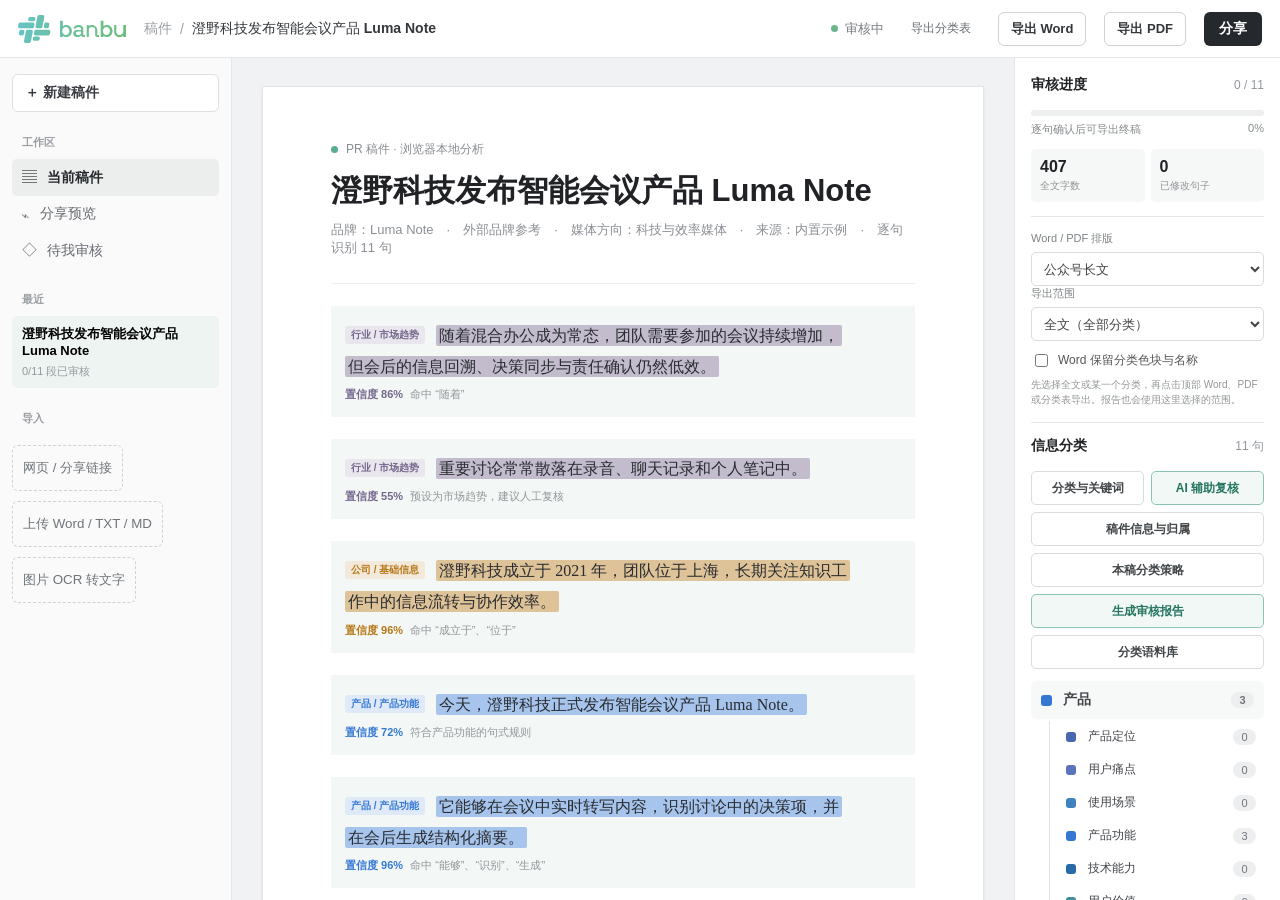
==== commit 0b8059fb: "Publish v23 editable article metadata and corpus ownership Adds per-article editing for internal/ext" ====
--- a/index.html
+++ b/index.html
@@ -15,7 +15,7 @@
 .docitem{display:block;width:100%;border:0;background:transparent;text-align:left;cursor:pointer;font:inherit}
 .ocr-panel{display:none;grid-template-columns:116px 1fr;gap:14px;align-items:center;margin:10px 0;padding:10px;border:1px solid #dfe3e1;border-radius:6px;background:#f7f9f8}.ocr-panel.show{display:grid}.ocr-panel img{width:116px;height:78px;object-fit:contain;background:#fff;border:1px solid #e3e6e4}.ocr-copy strong,.ocr-copy span{display:block}.ocr-copy strong{font-size:13px;margin-bottom:4px}.ocr-copy span{font-size:11px;color:#848a87}.ocr-track{height:5px;background:#e4e9e6;border-radius:3px;overflow:hidden;margin-top:10px}.ocr-track i{display:block;width:0;height:100%;background:#55a98b;transition:width .2s}.ocr-panel.error .ocr-track i{background:#c95c54}.ocr-panel.error strong{color:#b34c45}.ocr-busy #analyzeBtn{opacity:.5;pointer-events:none}
 .segment-evidence{display:flex;align-items:center;gap:7px;margin-top:5px;font:11px/1.45 Inter,"PingFang SC",sans-serif;color:#92969a}.segment-evidence .confidence{color:var(--color);font-weight:650}.segment-evidence .manual{color:#24745f;background:#e8f4ef;border-radius:3px;padding:1px 5px}.reclassify{width:auto;min-width:42px;padding:0 6px;font-size:11px}.criteria{margin-top:18px;border-top:1px solid var(--line);padding-top:14px}.criteria summary{cursor:pointer;font-weight:650;color:#4b4f52;list-style:none}.criteria summary::after{content:"＋";float:right;color:#979b9e}.criteria[open] summary::after{content:"−"}.criteria-list{margin-top:10px}.criterion{padding:8px 0;border-bottom:1px solid #f0f1f1}.criterion strong{display:flex;align-items:center;gap:7px;font-size:12px}.criterion i{width:8px;height:8px;border-radius:2px;background:var(--color)}.criterion p{margin:4px 0 0;color:#85898d;font-size:11px;line-height:1.5}.criterion:last-child{border-bottom:0}
-.rule-actions{display:grid;grid-template-columns:1fr 1fr;gap:7px;margin:12px 0}.rule-actions button{height:34px;border:1px solid #d9dcdd;border-radius:5px;background:#fff;color:#424649;font:600 12px Inter,"PingFang SC",sans-serif;cursor:pointer}.rule-actions button.ai{border-color:#8bc5b1;color:#24745f;background:#f1f8f5}.rule-actions #strategyBtn,.rule-actions #reportBtn,.rule-actions #corpusBtn{grid-column:1/-1}.export-check{display:flex!important;align-items:center;gap:7px;margin-top:10px!important;color:#555!important;font-size:12px!important}.export-check input{accent-color:#328f73}.config-modal{width:min(760px,100%);max-height:86vh;overflow:auto}.rule-row{display:grid;grid-template-columns:136px 1fr 34px 28px;gap:8px;align-items:start;padding:10px 0;border-bottom:1px solid #eceeee}.rule-row input,.rule-row textarea,.ai-form input{width:100%;border:1px solid #d8dbdc;border-radius:5px;padding:8px 10px;font:13px/1.5 Inter,"PingFang SC",sans-serif;color:#34383a}.rule-row textarea{height:68px;resize:vertical}.rule-fields label,.ai-form label{display:block;color:#7e8385;font-size:11px;margin-bottom:4px}.color-input{width:34px!important;height:34px!important;padding:2px!important}.config-foot{display:flex;align-items:center;gap:9px;margin-top:16px}.config-foot .privacy{max-width:430px}.ai-form{display:grid;gap:12px;margin-top:18px}.ai-note{padding:10px 12px;background:#f5f7f6;color:#69706d;font-size:12px;line-height:1.55}.ai-badge{color:#326ca8;background:#eaf2fb;border-radius:3px;padding:1px 5px}.ai-running{opacity:.55;pointer-events:none}.readonly #ruleSettings,.readonly #aiReview,.readonly #strategyBtn,.readonly .export-check{display:none!important}
+.rule-actions{display:grid;grid-template-columns:1fr 1fr;gap:7px;margin:12px 0}.rule-actions button{height:34px;border:1px solid #d9dcdd;border-radius:5px;background:#fff;color:#424649;font:600 12px Inter,"PingFang SC",sans-serif;cursor:pointer}.rule-actions button.ai{border-color:#8bc5b1;color:#24745f;background:#f1f8f5}.rule-actions #metadataBtn,.rule-actions #strategyBtn,.rule-actions #reportBtn,.rule-actions #corpusBtn{grid-column:1/-1}.export-check{display:flex!important;align-items:center;gap:7px;margin-top:10px!important;color:#555!important;font-size:12px!important}.export-check input{accent-color:#328f73}.config-modal{width:min(760px,100%);max-height:86vh;overflow:auto}.rule-row{display:grid;grid-template-columns:136px 1fr 34px 28px;gap:8px;align-items:start;padding:10px 0;border-bottom:1px solid #eceeee}.rule-row input,.rule-row textarea,.ai-form input{width:100%;border:1px solid #d8dbdc;border-radius:5px;padding:8px 10px;font:13px/1.5 Inter,"PingFang SC",sans-serif;color:#34383a}.rule-row textarea{height:68px;resize:vertical}.rule-fields label,.ai-form label{display:block;color:#7e8385;font-size:11px;margin-bottom:4px}.color-input{width:34px!important;height:34px!important;padding:2px!important}.config-foot{display:flex;align-items:center;gap:9px;margin-top:16px}.config-foot .privacy{max-width:430px}.ai-form{display:grid;gap:12px;margin-top:18px}.ai-note{padding:10px 12px;background:#f5f7f6;color:#69706d;font-size:12px;line-height:1.55}.ai-badge{color:#326ca8;background:#eaf2fb;border-radius:3px;padding:1px 5px}.ai-running{opacity:.55;pointer-events:none}.readonly #ruleSettings,.readonly #aiReview,.readonly #metadataBtn,.readonly #strategyBtn,.readonly .export-check{display:none!important}
 @media(max-width:800px){.config-modal{max-height:92vh}.rule-row{grid-template-columns:1fr 34px}.rule-row .rule-fields{grid-column:1/-1}.rule-actions{grid-template-columns:1fr}.segment-evidence{align-items:flex-start;flex-wrap:wrap}}
 @media(max-width:800px){.iconbtn{display:none}}
 .url-import{display:grid;grid-template-columns:1fr auto;gap:8px;margin:18px 0 10px}.url-import input{min-width:0;height:40px;border:1px solid #d7dadd;border-radius:5px;padding:0 12px;color:#282b2d;font:inherit}.url-import button{height:40px;border:1px solid #287c69;border-radius:5px;padding:0 16px;background:#fff;color:#287c69;font:600 13px Inter,"PingFang SC",sans-serif;cursor:pointer;white-space:nowrap}.url-import button:disabled{opacity:.55;cursor:wait}.url-status{display:none;margin:-1px 0 10px;padding:10px 12px;border-left:3px solid #59ad91;background:#f4f8f6;color:#5f6864;font-size:12px;line-height:1.55}.url-status.show{display:block}.url-status.error{border-color:#c95c54;background:#fbf4f3;color:#9b4943}.url-status strong{display:block;color:#343a37;margin-bottom:2px}.source-note{display:block;color:#929795;font-size:11px;margin-top:4px}.url-loading #analyzeBtn,.url-loading #extractUrl{opacity:.55;pointer-events:none}
@@ -28,6 +28,7 @@
 .class-menu{max-height:min(72vh,560px);overflow-y:auto;overscroll-behavior:contain}.class-menu-group{position:sticky;top:-5px;background:#fff;z-index:1;border-bottom:1px solid #eef0ef}.group-filter{font-weight:700}.filter-children{margin:0 0 7px 18px;padding-left:8px;border-left:1px solid #e0e4e2}.criteria-group{margin-bottom:14px}.criteria-group h4{margin:0 0 7px;color:var(--color);font-size:12px}.group-editor-title{font-size:12px;font-weight:700;color:#626866;margin:18px 0 8px}.group-editor{display:grid;grid-template-columns:repeat(2,minmax(0,1fr));gap:8px}.group-row{display:grid;grid-template-columns:1fr 38px;gap:7px}.group-row input{min-width:0;height:36px;border:1px solid #d9dcdd;border-radius:5px;padding:0 8px}.rule-parent{height:34px;border:1px solid #d9dcdd;border-radius:5px;background:#fff;padding:0 7px}@media(max-width:640px){.group-editor{grid-template-columns:1fr}.class-menu{max-height:64vh}}
 .report-modal{width:min(900px,100%);max-height:90vh;overflow:auto}.report-toolbar{display:flex;align-items:center;gap:8px;margin:18px 0 14px;padding:10px;background:#f5f7f6}.report-toolbar strong{margin-right:auto}.report-toolbar button{height:34px}.report-overview{display:grid;grid-template-columns:repeat(4,1fr);gap:8px;margin-bottom:16px}.report-stat{padding:12px;background:#f5f6f6;border-radius:5px}.report-stat b{display:block;font-size:21px}.report-stat span{font-size:11px;color:#7d8380}.report-section{padding:16px 0;border-top:1px solid var(--line)}.report-section h3{margin:0 0 10px;font-size:14px}.report-chart{display:grid;gap:8px}.report-bar{display:grid;grid-template-columns:110px 1fr 46px;align-items:center;gap:9px;font-size:12px}.report-bar-track{height:10px;background:#edf0ee;border-radius:2px;overflow:hidden}.report-bar-track i{display:block;height:100%;width:var(--w);background:var(--c)}.report-edit{width:100%;min-height:110px;border:1px solid #d8dcda;border-radius:5px;padding:11px 12px;resize:vertical;font:14px/1.7 "PingFang SC","Microsoft YaHei",sans-serif;color:#343936}.report-keypoints{display:grid;gap:7px}.report-keypoint{padding:9px 11px;background:#f7f8f8;border-left:3px solid var(--c);font-size:13px;line-height:1.65}.report-status{color:#78807c;font-size:11px}.report-ai{border-color:#6aac95!important;background:#edf7f3!important;color:#24745f!important}.readonly .report-save{display:none}@media(max-width:640px){.report-modal{max-height:94vh}.report-toolbar{align-items:stretch;flex-wrap:wrap}.report-toolbar strong{width:100%}.report-overview{grid-template-columns:1fr 1fr}.report-bar{grid-template-columns:82px 1fr 40px}.report-toolbar button{flex:1}}
 .draft-meta{display:grid;grid-template-columns:1fr 1fr;gap:8px;margin:10px 0}.draft-meta .draft-title{margin:0}.corpus-modal{width:min(980px,100%);max-height:92vh;overflow:auto}.corpus-tabs{display:flex;gap:4px;margin:16px 0 8px;padding:4px;background:#f1f3f2;border-radius:6px}.corpus-tabs button{flex:1;height:36px;border:0;border-radius:4px;background:transparent;color:#69706d;font-weight:650;cursor:pointer}.corpus-tabs button.active{background:#fff;color:#24745f;box-shadow:0 1px 4px #0001}.corpus-filters{display:grid;grid-template-columns:2fr repeat(3,1fr);gap:8px;margin:8px 0 10px}.corpus-filters input,.corpus-filters select,.corpus-prompt{width:100%;border:1px solid #d7dbd9;border-radius:5px;background:#fff;padding:9px 10px;color:#353a37;font:13px/1.5 Inter,"PingFang SC",sans-serif}.corpus-summary{display:flex;gap:8px;flex-wrap:wrap;margin-bottom:12px}.corpus-summary span{padding:5px 8px;background:#f1f4f2;border-radius:4px;color:#66706b;font-size:11px}.corpus-inspire{display:grid;grid-template-columns:1fr auto;gap:8px;padding:12px;background:#eef6f3;margin-bottom:12px}.corpus-inspire button{min-width:150px}.corpus-results{display:grid;gap:8px}.corpus-item{padding:12px;border:1px solid #e1e4e2;border-left:4px solid var(--c);border-radius:5px;background:#fff}.corpus-item-head{display:flex;align-items:center;gap:7px;flex-wrap:wrap;margin-bottom:7px;font-size:11px;color:#808783}.corpus-item-head b{color:var(--c)}.corpus-item-head button{margin-left:auto;border:0;background:#f1f3f2;border-radius:4px;padding:4px 7px;color:#555;cursor:pointer}.corpus-item p{margin:0!important;color:#343936!important;font:14px/1.75 "Songti SC","Noto Serif SC",serif}.corpus-empty{padding:50px 10px;text-align:center;color:#888}.corpus-ai-note{color:#69746f;font-size:11px;margin:0 0 10px}.corpus-open{display:block;width:100%;margin-top:8px;height:34px;border:1px solid #8bc5b1;border-radius:5px;background:#f1f8f5;color:#24745f;font-weight:650;cursor:pointer}@media(max-width:640px){.draft-meta,.corpus-filters{grid-template-columns:1fr}.corpus-inspire{grid-template-columns:1fr}.corpus-inspire button{width:100%}}
+.metadata-modal{width:min(700px,100%)}.metadata-form{display:grid;grid-template-columns:1fr 1fr;gap:13px;margin:18px 0}.metadata-form label{color:#737a76;font-size:12px}.metadata-form input,.metadata-form select{display:block;width:100%;height:40px;margin-top:5px;border:1px solid #d7dbd9;border-radius:5px;background:#fff;padding:0 10px;color:#343936;font:14px Inter,"PingFang SC",sans-serif}.metadata-form .wide{grid-column:1/-1}.metadata-actions{display:flex;align-items:center;gap:12px}.metadata-actions span{margin-right:auto;color:#7b827f;font-size:11px;line-height:1.5}@media(max-width:640px){.metadata-form{grid-template-columns:1fr}.metadata-form .wide{grid-column:auto}.metadata-actions{align-items:stretch;flex-direction:column}.metadata-actions button{width:100%}}
 .strategy-modal{width:min(780px,100%);max-height:90vh;overflow:auto}.strategy-summary{display:flex;gap:8px;flex-wrap:wrap;margin:16px 0}.strategy-summary span{padding:6px 9px;background:#f1f4f2;border-radius:4px;color:#5f6964;font-size:11px}.strategy-list{display:grid;gap:8px}.strategy-row{display:grid;grid-template-columns:12px 1fr 170px;align-items:center;gap:10px;padding:11px;border:1px solid #e1e4e2;border-radius:5px}.strategy-row>i{width:10px;height:42px;background:var(--c);border-radius:2px}.strategy-row strong{font-size:13px}.strategy-row p{margin:3px 0 0!important;font-size:11px!important;color:#747c78!important}.strategy-row select{height:34px;border:1px solid #d7dbd9;border-radius:5px;background:#fff;padding:0 8px}.strategy-actions{display:flex;align-items:center;gap:8px;margin-top:14px}.strategy-actions span{margin-right:auto;font-size:11px;color:#7b827f}@media(max-width:640px){.strategy-row{grid-template-columns:10px 1fr}.strategy-row select{grid-column:2}.strategy-actions{flex-wrap:wrap}.strategy-actions span{width:100%}}
 </style>
 </head>
@@ -48,15 +49,16 @@
     <p class="segment" data-type="product" data-label="产品描述">用户可在摘要中查看议题脉络、负责人和待办事项，<mark>也可以回到对应的原始对话位置核对上下文。</mark></p>
     <p class="segment" data-type="company" data-label="公司介绍"><mark>目前，澄野科技正与不同规模的团队共同打磨产品，持续改善从会议讨论到行动确认的工作流程。</mark></p>
   </div></article></main>
-  <aside class="right"><div class="review-summary"><div class="review-head"><strong>审核进度</strong><span id="reviewRatio">0 / 8</span></div><div class="progress-track"><div class="progress-bar" id="progressBar"></div></div><div class="progress-copy"><span>逐句确认后可导出终稿</span><span id="progressPercent">0%</span></div><div class="stat-grid"><div class="stat"><b id="wordCount">0</b><span>全文字数</span></div><div class="stat"><b id="editedCount">0</b><span>已修改句子</span></div></div><div class="layout-setting"><label for="layoutPreset">Word / PDF 排版</label><select id="layoutPreset"><option value="wechat">公众号长文</option><option value="press">标准新闻稿</option><option value="clean">简洁通用稿</option></select><label for="exportScope">导出范围</label><select id="exportScope"><option value="all">全文（全部分类）</option></select><label class="export-check"><input type="checkbox" id="keepMarks"> Word 保留分类色块与名称</label><span class="export-help">先选择全文或某一个分类，再点击顶部 Word、PDF 或分类表导出。报告也会使用这里选择的范围。</span></div></div><div class="review-head"><strong>信息分类</strong><span id="totalCount">8 句</span></div><div class="rule-actions"><button id="ruleSettings">分类与关键词</button><button class="ai" id="aiReview">AI 辅助复核</button><button id="strategyBtn">本稿分类策略</button><button class="ai" id="reportBtn">生成审核报告</button><button id="corpusBtn">分类语料库</button></div><div id="filters"></div><div class="full" id="fullFilter"></div><details class="criteria"><summary>查看严谨分类标准</summary><div class="criteria-list" id="criteriaList"></div></details><div class="note">每一句均可直接修改原文。<span class="manual-lock">人工重新标注后将永久锁定</span>，分类规则和 AI 均不会覆盖，只有你再次手动分类才能改变。<div class="analysis-note">AI 复核为可选功能，需配置兼容接口；稿件将发送到你选择的 AI 服务。</div></div></aside>
+  <aside class="right"><div class="review-summary"><div class="review-head"><strong>审核进度</strong><span id="reviewRatio">0 / 8</span></div><div class="progress-track"><div class="progress-bar" id="progressBar"></div></div><div class="progress-copy"><span>逐句确认后可导出终稿</span><span id="progressPercent">0%</span></div><div class="stat-grid"><div class="stat"><b id="wordCount">0</b><span>全文字数</span></div><div class="stat"><b id="editedCount">0</b><span>已修改句子</span></div></div><div class="layout-setting"><label for="layoutPreset">Word / PDF 排版</label><select id="layoutPreset"><option value="wechat">公众号长文</option><option value="press">标准新闻稿</option><option value="clean">简洁通用稿</option></select><label for="exportScope">导出范围</label><select id="exportScope"><option value="all">全文（全部分类）</option></select><label class="export-check"><input type="checkbox" id="keepMarks"> Word 保留分类色块与名称</label><span class="export-help">先选择全文或某一个分类，再点击顶部 Word、PDF 或分类表导出。报告也会使用这里选择的范围。</span></div></div><div class="review-head"><strong>信息分类</strong><span id="totalCount">8 句</span></div><div class="rule-actions"><button id="ruleSettings">分类与关键词</button><button class="ai" id="aiReview">AI 辅助复核</button><button id="metadataBtn">稿件信息与归属</button><button id="strategyBtn">本稿分类策略</button><button class="ai" id="reportBtn">生成审核报告</button><button id="corpusBtn">分类语料库</button></div><div id="filters"></div><div class="full" id="fullFilter"></div><details class="criteria"><summary>查看严谨分类标准</summary><div class="criteria-list" id="criteriaList"></div></details><div class="note">每一句均可直接修改原文。<span class="manual-lock">人工重新标注后将永久锁定</span>，分类规则和 AI 均不会覆盖，只有你再次手动分类才能改变。<div class="analysis-note">AI 复核为可选功能，需配置兼容接口；稿件将发送到你选择的 AI 服务。</div></div></aside>
   <div class="mobile-filter" id="mobileFilters"></div><div class="toast" id="toast"></div>
 </div>
-<div class="mobile-sheet" id="mobileSheet"><div class="mobile-sheet-panel"><div class="mobile-sheet-head"><strong>稿件工具</strong><button class="close" id="closeMobileSheet" aria-label="关闭">×</button></div><div class="mobile-sheet-section mobile-edit-action"><div class="mobile-action-grid"><button data-mobile-action="new">新建 / 粘贴文稿</button><button data-mobile-action="url">读取网页 / 分享链接</button><button data-mobile-action="word">导入 Word / TXT / MD</button><button data-mobile-action="ocr">图片 OCR 转文字</button></div><p class="mobile-sheet-note">可把其他设备生成的 banbu 分享链接粘贴到“读取网页 / 分享链接”中还原全部标注。</p></div><div class="mobile-sheet-section"><label for="mobileLayoutPreset">Word / PDF 排版</label><select id="mobileLayoutPreset"><option value="wechat">公众号长文</option><option value="press">标准新闻稿</option><option value="clean">简洁通用稿</option></select><label for="mobileExportScope">导出范围</label><select id="mobileExportScope"><option value="all">全文（全部分类）</option></select><div class="mobile-action-grid"><button data-mobile-action="report" class="wide primary">生成当前范围审核报告</button><button data-mobile-action="corpus" class="wide">打开分类语料库</button><button data-mobile-action="table">导出分类表</button><button data-mobile-action="wordExport">导出 Word</button><button data-mobile-action="pdfExport" class="wide">导出 PDF</button></div></div><div class="mobile-sheet-section mobile-edit-action"><div class="mobile-action-grid"><button data-mobile-action="rules">分类与关键词</button><button data-mobile-action="strategy">本稿分类策略</button><button data-mobile-action="localAi" class="primary">无密钥 AI 初判</button><button data-mobile-action="ai" class="wide">AI 复核设置</button></div></div></div></div>
+<div class="mobile-sheet" id="mobileSheet"><div class="mobile-sheet-panel"><div class="mobile-sheet-head"><strong>稿件工具</strong><button class="close" id="closeMobileSheet" aria-label="关闭">×</button></div><div class="mobile-sheet-section mobile-edit-action"><div class="mobile-action-grid"><button data-mobile-action="new">新建 / 粘贴文稿</button><button data-mobile-action="url">读取网页 / 分享链接</button><button data-mobile-action="word">导入 Word / TXT / MD</button><button data-mobile-action="ocr">图片 OCR 转文字</button></div><p class="mobile-sheet-note">可把其他设备生成的 banbu 分享链接粘贴到“读取网页 / 分享链接”中还原全部标注。</p></div><div class="mobile-sheet-section"><label for="mobileLayoutPreset">Word / PDF 排版</label><select id="mobileLayoutPreset"><option value="wechat">公众号长文</option><option value="press">标准新闻稿</option><option value="clean">简洁通用稿</option></select><label for="mobileExportScope">导出范围</label><select id="mobileExportScope"><option value="all">全文（全部分类）</option></select><div class="mobile-action-grid"><button data-mobile-action="report" class="wide primary">生成当前范围审核报告</button><button data-mobile-action="corpus" class="wide">打开分类语料库</button><button data-mobile-action="table">导出分类表</button><button data-mobile-action="wordExport">导出 Word</button><button data-mobile-action="pdfExport" class="wide">导出 PDF</button></div></div><div class="mobile-sheet-section mobile-edit-action"><div class="mobile-action-grid"><button data-mobile-action="metadata">稿件信息与归属</button><button data-mobile-action="rules">分类与关键词</button><button data-mobile-action="strategy">本稿分类策略</button><button data-mobile-action="localAi" class="primary">无密钥 AI 初判</button><button data-mobile-action="ai" class="wide">AI 复核设置</button></div></div></div></div>
 <div class="modal-backdrop" id="ingestModal" role="dialog" aria-modal="true" aria-labelledby="modalTitle"><div class="modal"><div class="modal-head"><div><h2 id="modalTitle">导入一篇 PR 稿件</h2><p>支持网页链接、banbu 分享链接、Word、文字文件和图片。</p></div><button class="close" id="closeModal" aria-label="关闭">×</button></div><div class="url-import"><input id="sourceUrl" type="url" inputmode="url" autocomplete="url" placeholder="粘贴网页或 banbu 分享链接"><button id="extractUrl">读取链接</button></div><div class="url-status" id="urlStatus"><strong id="urlStatusTitle">正在读取链接</strong><span id="urlStatusDetail">请稍候</span></div><span class="source-note">分享链接只在本地还原；公开网页会优先快速直读，必要时使用 Jina Reader，不携带账号或 Cookie。</span><input class="draft-title" id="draftTitle" placeholder="稿件标题（可选）"><div class="draft-meta"><input class="draft-title" id="draftBrand" placeholder="品牌名称（建议填写）"><input class="draft-title" id="draftSource" placeholder="具体来源：媒体、网址、文件名或作者"><select class="draft-title" id="draftOwnership"><option value="internal">内部 / 自有品牌稿件</option><option value="external">外部品牌参考稿件</option></select><input class="draft-title" id="draftChannel" placeholder="媒体 / 渠道方向，如科技媒体、消费媒体"></div><div class="ocr-panel" id="ocrPanel"><img id="ocrPreview" alt="待识别图片预览"><div class="ocr-copy"><strong id="ocrStatus">准备增强图片并识别</strong><span id="ocrDetail">自动放大、增强对比度并进行中英文识别</span><div class="ocr-track"><i id="ocrProgress"></i></div></div></div><textarea class="draft-input" id="draftInput" placeholder="链接、Word 或图片正文会显示在这里，也可直接粘贴稿件……"></textarea><div class="modal-actions"><span class="privacy">Word、粘贴内容与图片只在当前浏览器中处理</span><button class="secondary" id="selectImage">选择图片</button><button class="secondary" id="loadExample">载入示例</button><button class="analyze" id="analyzeBtn">开始分析</button></div></div></div>
 <div class="modal-backdrop" id="rulesModal" role="dialog" aria-modal="true" aria-labelledby="rulesTitle"><div class="modal config-modal"><div class="modal-head"><div><h2 id="rulesTitle">一二级分类管理</h2><p>一级用于主题汇总，二级用于逐句精审。保存后只重算未人工锁定的句子。</p></div><button class="close" data-close-modal="rulesModal" aria-label="关闭">×</button></div><div class="group-editor-title">一级分类</div><div class="group-editor" id="groupEditor"></div><div class="group-editor-title">二级分类、判断标准与关键词</div><div id="ruleEditor"></div><div class="config-foot"><span class="privacy">关键词使用中文逗号或换行分隔</span><button class="secondary" id="addGroup" onclick="addGroup()">新增一级</button><button class="secondary" id="addRule">新增二级</button><button class="analyze" id="saveRules">保存分类体系</button></div></div></div>
 <div class="modal-backdrop" id="aiModal" role="dialog" aria-modal="true" aria-labelledby="aiTitle"><div class="modal config-modal"><div class="modal-head"><div><h2 id="aiTitle">AI 辅助复核</h2><p>优先使用无密钥本地 AI 初判，也可配置在线模型进行更深入复核。人工标注不会被覆盖。</p></div><button class="close" data-close-modal="aiModal" aria-label="关闭">×</button></div><div class="ai-form"><div class="ai-note"><strong>无密钥本地 AI</strong><br>模型在当前浏览器中运行，稿件不上传。首次使用需要联网下载模型，完成后会缓存在设备中。</div><button class="analyze" id="runLocalAi">运行无密钥本地 AI 初判</button><label>在线 AI 接口地址（可选）<input id="aiEndpoint" placeholder="https://你的服务地址/v1/chat/completions"></label><label>模型名称<input id="aiModel" placeholder="填写服务商提供的模型名称"></label><label>API Key<input id="aiKey" type="password" autocomplete="off" placeholder="仅保留在当前页面会话"></label><label class="export-check"><input type="checkbox" id="autoAi"> 新稿件完成关键词分类后自动进行在线 AI 复核</label><div class="ai-note">在线复核会把当前稿件、分类标准和人工样例发送到所填服务。API Key 不写入本地存储。</div></div><div class="config-foot"><span class="privacy" id="aiConfigStatus">可直接运行本地 AI，无需填写设置</span><button class="secondary" id="saveAi">保存在线设置</button><button class="analyze" id="runAi">运行在线 AI 复核</button></div></div></div>
 <div class="modal-backdrop" id="reportModal" role="dialog" aria-modal="true" aria-labelledby="reportTitle"><div class="modal report-modal"><div class="modal-head"><div><h2 id="reportTitle">稿件审核报告</h2><p id="reportSubtitle">根据当前选择范围生成分类统计、概括与修改建议。</p></div><button class="close" data-close-modal="reportModal" aria-label="关闭">×</button></div><div class="report-toolbar"><strong id="reportScopeName">全文</strong><span class="report-status" id="reportStatus">本地统计已生成</span><button class="secondary report-ai" id="deepenReport">本地 AI 深化</button><button class="secondary" id="copyReport">复制报告</button><button class="analyze report-save" id="saveReport">保存人工修改</button></div><div class="report-overview" id="reportOverview"></div><section class="report-section"><h3>一级分类占比</h3><div class="report-chart" id="reportGroupChart"></div></section><section class="report-section"><h3>二级分类占比</h3><div class="report-chart" id="reportTypeChart"></div></section><section class="report-section"><h3>内容概括（可人工修改）</h3><textarea class="report-edit" id="reportSummary"></textarea></section><section class="report-section"><h3>重点内容</h3><div class="report-keypoints" id="reportKeypoints"></div></section><section class="report-section"><h3>审核与修改建议（可人工修改）</h3><textarea class="report-edit" id="reportSuggestions"></textarea></section></div></div>
 <div class="modal-backdrop" id="corpusModal" role="dialog" aria-modal="true" aria-labelledby="corpusTitle"><div class="modal corpus-modal"><div class="modal-head"><div><h2 id="corpusTitle">分类语料库</h2><p>汇总所有可编辑稿件中已分类的句子，并保留品牌、来源、稿件和分类信息。</p></div><button class="close" data-close-modal="corpusModal" aria-label="关闭">×</button></div><div class="corpus-tabs" id="corpusTabs"><button class="active" data-corpus-owner="internal">内部语料库</button><button data-corpus-owner="external">外部参考库</button><button data-corpus-owner="all">全部语料</button></div><div class="corpus-filters"><input id="corpusSearch" type="search" placeholder="搜索关键词、品牌、来源或稿件"><select id="corpusGroup"><option value="all">全部一级分类</option></select><select id="corpusType"><option value="all">全部二级分类</option></select><select id="corpusChannel"><option value="all">全部媒体方向</option></select></div><div class="corpus-summary" id="corpusSummary"></div><div class="corpus-inspire"><textarea class="corpus-prompt" id="corpusPrompt" rows="2" placeholder="输入正在写的主题、段落意图或一句草稿，本地 AI 会从历史语料中寻找相关表达"></textarea><button class="analyze" id="corpusAi">本地 AI 查找灵感</button></div><p class="corpus-ai-note" id="corpusStatus">语料保存在当前浏览器；点击原句旁的“复制”即可用于写作参考。</p><div class="corpus-results" id="corpusResults"></div></div></div>
+<div class="modal-backdrop" id="metadataModal" role="dialog" aria-modal="true" aria-labelledby="metadataTitle"><div class="modal metadata-modal"><div class="modal-head"><div><h2 id="metadataTitle">稿件信息与归属</h2><p>修改后将同步更新当前稿件、分享链接与对应语料库，不会改变正文和人工标注。</p></div><button class="close" data-close-modal="metadataModal" aria-label="关闭">×</button></div><div class="metadata-form"><label>稿件标题<input id="editTitle" maxlength="160"></label><label>品牌名称<input id="editBrand" placeholder="如 banbu、其他参考品牌"></label><label>稿件归属<select id="editOwnership"><option value="internal">内部 / 自有品牌稿件</option><option value="external">外部品牌参考稿件</option></select></label><label>媒体 / 渠道方向<input id="editChannel" placeholder="如科技媒体、消费媒体、公众号"></label><label class="wide">具体来源<input id="editSource" placeholder="媒体、网址、文件名、作者或内部项目"></label></div><div class="metadata-actions"><span>从内部改为外部或反向修改后，语料会自动移动到对应语料库。</span><button class="analyze" id="saveMetadata">保存稿件信息</button></div></div></div>
 <div class="modal-backdrop" id="strategyModal" role="dialog" aria-modal="true" aria-labelledby="strategyTitle"><div class="modal strategy-modal"><div class="modal-head"><div><h2 id="strategyTitle">本稿分类策略</h2><p>按全文占比决定主次：重点类别细分到二级，其余可仅做一级粗分或暂不分析。</p></div><button class="close" data-close-modal="strategyModal" aria-label="关闭">×</button></div><div class="strategy-summary" id="strategySummary"></div><div class="strategy-list" id="strategyList"></div><div class="strategy-actions"><span class="privacy" id="strategyStatus">已根据当前全文生成初步建议，可逐项修改。</span><button class="secondary" id="recommendStrategy">本地 AI 重新建议</button><button class="analyze" id="applyStrategy">应用本稿策略</button></div></div></div>
 <div class="class-menu" id="classMenu"></div>
 <script>/*! For license information please see tesseract.min.js.LICENSE.txt */
@@ -195,6 +197,8 @@
 function strategyReason(key,mode,stats){const item=stats[key],base=`${item.count} 句 · ${item.percent}%`;if(key==='other')return `${base}，待确认内容统一保留为粗分`;if(mode==='fine')return `${base}，属于正文重点或内容较丰富，建议细分到二级`;if(mode==='coarse')return `${base}，不是本稿主线，保留一级即可`;return `${base}，当前没有相关内容，可暂不参与自动判断`}
 function renderStrategy(profile=activeClassificationProfile){const stats=strategyStats(),main=Object.keys(groups).filter(key=>key!=='other').sort((a,b)=>stats[b].count-stats[a].count)[0],covered=Object.keys(groups).filter(key=>stats[key].count>0);$('#strategySummary').innerHTML=`<strong>全文 ${state.segments.length} 句</strong><span>当前主类别：${escapeHtml(stats[main]?.count?groups[main].name:'尚未识别')}</span><span>涉及 ${covered.length} 个一级分类</span>`;$('#strategyList').innerHTML=Object.entries(groups).map(([key,group])=>{const mode=key==='other'?'coarse':profile[key]||'coarse';return `<div class="strategy-row"><i style="--c:${group.color}"></i><div><strong>${escapeHtml(group.name)}</strong><p class="strategy-note">${escapeHtml(strategyReason(key,mode,stats))}</p></div><select data-strategy-group="${escapeHtml(key)}" ${key==='other'?'disabled':''}><option value="off" ${mode==='off'?'selected':''}>不参与自动分类</option><option value="coarse" ${mode==='coarse'?'selected':''}>仅一级粗分</option><option value="fine" ${mode==='fine'?'selected':''}>细分到二级</option></select></div>`}).join('')}
 function openStrategy(auto=false){const profile=auto?recommendProfile():activeClassificationProfile;renderStrategy(profile);$('#strategyStatus').textContent=auto?'已按全文占比生成初步建议，你可以逐项修改后应用。':'显示当前稿件策略，可逐项修改。';$('#strategyModal').classList.add('show')}
+function openMetadata(){if(state.readonly)return;$('#editTitle').value=state.title||'';$('#editBrand').value=state.brand||'';$('#editOwnership').value=state.ownership||'internal';$('#editChannel').value=state.channel||'';$('#editSource').value=state.source||'';$('#metadataModal').classList.add('show')}
+function saveMetadata(){const title=$('#editTitle').value.trim(),previousOwnership=state.ownership||'internal';if(!title){showToast('请填写稿件标题');$('#editTitle').focus();return}state.title=title;state.brand=$('#editBrand').value.trim();state.ownership=$('#editOwnership').value||'internal';state.channel=$('#editChannel').value.trim();state.source=$('#editSource').value.trim();renderArticle();$('#metadataModal').classList.remove('show');showToast(previousOwnership===state.ownership?'稿件信息已更新':'稿件归属已更新，对应语料已自动移库')}
 function readStrategyForm(){const profile={...activeClassificationProfile};document.querySelectorAll('[data-strategy-group]').forEach(select=>profile[select.dataset.strategyGroup]=select.value);profile.other='coarse';return normalizeClassificationProfile(profile)}
 function applyClassificationStrategy(){activeClassificationProfile=readStrategyForm();state.classificationProfile={...activeClassificationProfile};state.segments.forEach(item=>{if(item.manual)return;const result=classifyDetailed(item.text);Object.assign(item,result,{aiReviewed:false})});if(state.active!=='all'&&((groups[state.active]&&activeClassificationProfile[state.active]==='off')||(types[state.active]&&activeClassificationProfile[types[state.active].parent]==='off')))state.active='all';renderArticle();$('#strategyModal').classList.remove('show');showToast('本稿分类主次已应用，人工标注保持不变')}
 async function recommendStrategyWithAi(){const button=$('#recommendStrategy');button.classList.add('ai-running');$('#strategyStatus').textContent='本地 AI 正在分析各类别的内容丰富度…';try{const base=recommendProfile(),stats=strategyStats(),extractor=await loadLocalAi(),keys=Object.keys(groups).filter(key=>key!=='other'&&stats[key].count>0),texts=keys.map(key=>state.segments.filter(item=>(types[item.type]||types.other).parent===key).map(item=>item.text).join(' ')),output=texts.length?await extractor(texts,{pooling:'mean',normalize:true}):null;if(output){keys.forEach(key=>{const uniqueTypes=new Set(state.segments.filter(item=>(types[item.type]||types.other).parent===key).map(item=>item.type)).size;if(stats[key].count>=2&&(uniqueTypes>=2||stats[key].percent>=18))base[key]='fine'})}renderStrategy(base);$('#strategyStatus').textContent='本地 AI 建议已更新；应用前仍可人工调整。'}catch(error){console.error(error);renderStrategy(recommendProfile());$('#strategyStatus').textContent='本地 AI 暂未加载，已保留基于占比的建议。'}finally{button.classList.remove('ai-running')}}
@@ -299,13 +303,14 @@
 async function loadShared(){if(!location.hash.startsWith('#share='))return false;const data=await decodeShare(location.hash.slice(7));if(!data||!Array.isArray(data.segments))return false;if(data.groups&&typeof data.groups==='object')groups={...JSON.parse(JSON.stringify(defaultGroups)),...data.groups};if(data.types&&typeof data.types==='object')types={...JSON.parse(JSON.stringify(defaultTypes)),...data.types};activeClassificationProfile=normalizeClassificationProfile(data.classificationProfile);state={id:'shared',title:data.title||'分享稿件',brand:data.brand||'',source:data.source||'banbu 分享链接',ownership:data.ownership||'internal',channel:data.channel||'',classificationProfile:{...activeClassificationProfile},segments:data.segments.filter(x=>types[x.type]&&x.text).map(normalizeSegment),active:'all',readonly:true};document.body.classList.add('readonly');$('#status span').textContent='只读分享';$('#share').textContent='复制链接';return true}
 function loadLocal(){try{const data=JSON.parse(localStorage.getItem('banbu-review-draft'));if(data&&data.title&&Array.isArray(data.segments)&&data.segments.length){activeClassificationProfile=normalizeClassificationProfile(data.classificationProfile);state={id:data.id||'legacy-draft',title:data.title,brand:data.brand||'',source:data.source||'',ownership:data.ownership||'internal',channel:data.channel||'',classificationProfile:{...activeClassificationProfile},segments:data.segments.filter(x=>types[x.type]&&x.text).map(normalizeSegment),active:'all',readonly:false};if(data.layout)$('#layoutPreset').value=data.layout;$('#keepMarks').checked=Boolean(data.keepMarks)}}catch{}}
 function openLibraryDoc(id){try{const item=JSON.parse(localStorage.getItem('banbu-review-library')||'[]').find(x=>x.id===id);if(!item)return;activeClassificationProfile=normalizeClassificationProfile(item.classificationProfile);state={id:item.id,title:item.title,brand:item.brand||'',source:item.source||'',ownership:item.ownership||'internal',channel:item.channel||'',classificationProfile:{...activeClassificationProfile},segments:item.segments.map(normalizeSegment),active:'all',readonly:false};if(item.layout)$('#layoutPreset').value=item.layout;$('#keepMarks').checked=Boolean(item.keepMarks);renderArticle();showToast('已切换稿件')}catch{showToast('稿件读取失败')}}
-function importSharedCopy(){if(!state.readonly)return;state={...state,id:`import-${Date.now().toString(36)}`,title:`${state.title}（导入副本）`,segments:state.segments.map(item=>({...item})),active:'all',readonly:false};document.body.classList.remove('readonly');$('#status span').textContent='审核中';$('#share').textContent='分享';history.replaceState(null,'',`${location.pathname}?v=22`);renderArticle();showToast('已导入为可编辑稿件，人工标注保持锁定')}
+function importSharedCopy(){if(!state.readonly)return;state={...state,id:`import-${Date.now().toString(36)}`,title:`${state.title}（导入副本）`,segments:state.segments.map(item=>({...item})),active:'all',readonly:false};document.body.classList.remove('readonly');$('#status span').textContent='审核中';$('#share').textContent='分享';history.replaceState(null,'',`${location.pathname}?v=23`);renderArticle();showToast('已导入为可编辑稿件，人工标注保持锁定')}
 
 document.addEventListener('input',event=>{if(event.target.id==='docTitle'){state.title=event.target.innerText.trim();$('#crumbTitle').textContent=state.title;saveCurrent();return}const mark=event.target.closest('.segment mark[contenteditable="true"]');if(!mark)return;const item=state.segments[Number(mark.closest('.segment').dataset.index)];item.text=mark.innerText.trim();item.edited=true;mark.closest('.segment').classList.add('edited');updateReviewSummary();saveCurrent()});
 document.addEventListener('click',event=>{const close=event.target.closest('[data-close-modal]');if(close){$(`#${close.dataset.closeModal}`).classList.remove('show');return}const corpusCopy=event.target.closest('[data-corpus-copy]');if(corpusCopy){copyCorpusItem(Number(corpusCopy.dataset.corpusCopy));return}const deleteButton=event.target.closest('.delete-segment');if(deleteButton){const index=Number(deleteButton.closest('.segment').dataset.index),item=state.segments[index];if(item&&confirm(`确定删除这段内容吗？\n\n${item.text.slice(0,80)}`)){state.segments.splice(index,1);renderArticle();showToast('段落、分类统计和对应语料已删除')}return}const removeRule=event.target.closest('[data-delete-rule]');if(removeRule){delete ruleDraft[removeRule.dataset.deleteRule];renderRuleEditor();return}const libraryDoc=event.target.closest('[data-doc-id]');if(libraryDoc){openLibraryDoc(libraryDoc.dataset.docId);return}const filter=event.target.closest('.filter');if(filter)select(filter.dataset.type);if(event.target.closest('.restore'))select('all');const review=event.target.closest('.review-toggle');if(review){const index=Number(review.closest('.segment').dataset.index);state.segments[index].reviewed=!state.segments[index].reviewed;renderArticle();return}if(event.target.closest('.reclassify')){event.stopPropagation();openClassMenu(event.target.closest('.reclassify'))}else if(!event.target.closest('#classMenu'))$('#classMenu').classList.remove('show');const setType=event.target.closest('[data-set-type]');if(setType){const item=state.segments[Number($('#classMenu').dataset.index)];item.type=setType.dataset.setType;item.manual=true;item.aiReviewed=false;item.confidence=100;item.reason=`人工确认为${types[item.type].name}`;saveCorrectionExample(item.text,item.type);$('#classMenu').classList.remove('show');renderArticle();showToast('人工分类已保存，并作为后续判断样例')}const setFormat=event.target.closest('[data-set-format]');if(setFormat){state.segments[Number($('#classMenu').dataset.index)].format=setFormat.dataset.setFormat;$('#classMenu').classList.remove('show');renderArticle();showToast('段落样式已更新')}if(event.target.closest('#emptyNew'))openModal()});
 $('#newDoc').onclick=()=>{$('#draftTitle').value='';$('#draftBrand').value='';$('#draftSource').value='';$('#draftInput').value='';openModal()};$('#closeModal').onclick=closeModal;document.querySelectorAll('.modal-backdrop').forEach(modal=>modal.addEventListener('click',e=>{if(e.target===e.currentTarget)modal.classList.remove('show')}));$('#loadExample').onclick=()=>{$('#draftTitle').value=defaultData.title;$('#draftBrand').value='Luma Note';$('#draftSource').value='内置示例';$('#draftInput').value=exampleText;$('#ocrPanel').classList.remove('show');$('#urlStatus').classList.remove('show')};$('#analyzeBtn').onclick=analyzeDraft;$('#share').onclick=share;$('#importCopy').onclick=importSharedCopy;$('#exportBtn').onclick=exportData;$('#wordExport').onclick=exportWord;$('#pdfExport').onclick=exportPdf;$('#layoutPreset').onchange=()=>renderArticle();$('#keepMarks').onchange=saveCurrent;$('#ruleSettings').onclick=openRulesModal;$('#addRule').onclick=addRule;$('#saveRules').onclick=saveRules;$('#aiReview').onclick=openAiModal;$('#reportBtn').onclick=openReport;$('#corpusBtn').onclick=openCorpus;$('#corpusAi').onclick=corpusAiInspire;$('#corpusSearch').oninput=()=>renderCorpus();$('#corpusGroup').onchange=()=>{corpusOptions();renderCorpus()};$('#corpusType').onchange=()=>renderCorpus();$('#deepenReport').onclick=deepenReportWithAi;$('#saveReport').onclick=saveReportEdits;$('#copyReport').onclick=copyReportText;$('#runLocalAi').onclick=runLocalAiReview;$('#saveAi').onclick=()=>{saveAiConfig();$('#aiModal').classList.remove('show')};$('#runAi').onclick=runAiReview;$('#urlTrigger').onclick=()=>{openModal();setTimeout(()=>$('#sourceUrl').focus(),0)};$('#extractUrl').onclick=extractFromUrl;$('#sourceUrl').addEventListener('keydown',event=>{if(event.key==='Enter'){event.preventDefault();extractFromUrl()}});$('#uploadTrigger').onclick=()=>$('#fileInput').click();$('#ocrTrigger').onclick=()=>$('#imageInput').click();$('#selectImage').onclick=()=>$('#imageInput').click();$('#imageInput').onchange=event=>recognizeImage(event.target.files[0]);$('#fileInput').onchange=event=>importDocument(event.target.files[0]);
-$('#mobileTools').onclick=()=>$('#mobileSheet').classList.add('show');$('#closeMobileSheet').onclick=()=>$('#mobileSheet').classList.remove('show');$('#mobileSheet').addEventListener('click',event=>{if(event.target===event.currentTarget)event.currentTarget.classList.remove('show');const action=event.target.closest('[data-mobile-action]')?.dataset.mobileAction;if(!action)return;$('#mobileSheet').classList.remove('show');({new:()=>openModal(),url:()=>{$('#urlTrigger').click()},word:()=>$('#fileInput').click(),ocr:()=>$('#imageInput').click(),table:exportData,wordExport:exportWord,pdfExport:exportPdf,report:openReport,corpus:openCorpus,rules:openRulesModal,strategy:()=>openStrategy(false),localAi:runLocalAiReview,ai:openAiModal}[action]||(()=>{}))()});$('#mobileExportScope').onchange=event=>{$('#exportScope').value=event.target.value};$('#exportScope').onchange=event=>{$('#mobileExportScope').value=event.target.value};$('#mobileLayoutPreset').onchange=event=>{$('#layoutPreset').value=event.target.value;renderArticle()};
+$('#mobileTools').onclick=()=>$('#mobileSheet').classList.add('show');$('#closeMobileSheet').onclick=()=>$('#mobileSheet').classList.remove('show');$('#mobileSheet').addEventListener('click',event=>{if(event.target===event.currentTarget)event.currentTarget.classList.remove('show');const action=event.target.closest('[data-mobile-action]')?.dataset.mobileAction;if(!action)return;$('#mobileSheet').classList.remove('show');({new:()=>openModal(),url:()=>{$('#urlTrigger').click()},word:()=>$('#fileInput').click(),ocr:()=>$('#imageInput').click(),table:exportData,wordExport:exportWord,pdfExport:exportPdf,report:openReport,corpus:openCorpus,metadata:openMetadata,rules:openRulesModal,strategy:()=>openStrategy(false),localAi:runLocalAiReview,ai:openAiModal}[action]||(()=>{}))()});$('#mobileExportScope').onchange=event=>{$('#exportScope').value=event.target.value};$('#exportScope').onchange=event=>{$('#mobileExportScope').value=event.target.value};$('#mobileLayoutPreset').onchange=event=>{$('#layoutPreset').value=event.target.value;renderArticle()};
 $('#strategyBtn').onclick=()=>openStrategy(false);$('#recommendStrategy').onclick=recommendStrategyWithAi;$('#applyStrategy').onclick=applyClassificationStrategy;$('#corpusChannel').onchange=()=>renderCorpus();$('#corpusTabs').onclick=event=>{const button=event.target.closest('[data-corpus-owner]');if(!button)return;corpusOwner=button.dataset.corpusOwner;document.querySelectorAll('[data-corpus-owner]').forEach(item=>item.classList.toggle('active',item===button));corpusOptions();renderCorpus()};$('#newDoc').addEventListener('click',()=>{$('#draftOwnership').value='internal';$('#draftChannel').value=''});$('#loadExample').addEventListener('click',()=>{$('#draftOwnership').value='external';$('#draftChannel').value='科技与效率媒体'});
+$('#metadataBtn').onclick=openMetadata;$('#saveMetadata').onclick=saveMetadata;
 document.documentElement.dataset.ocrReady=typeof Tesseract==='object'?'true':'false';
 (async()=>{if(!await loadShared())loadLocal();renderArticle()})();
 </script>
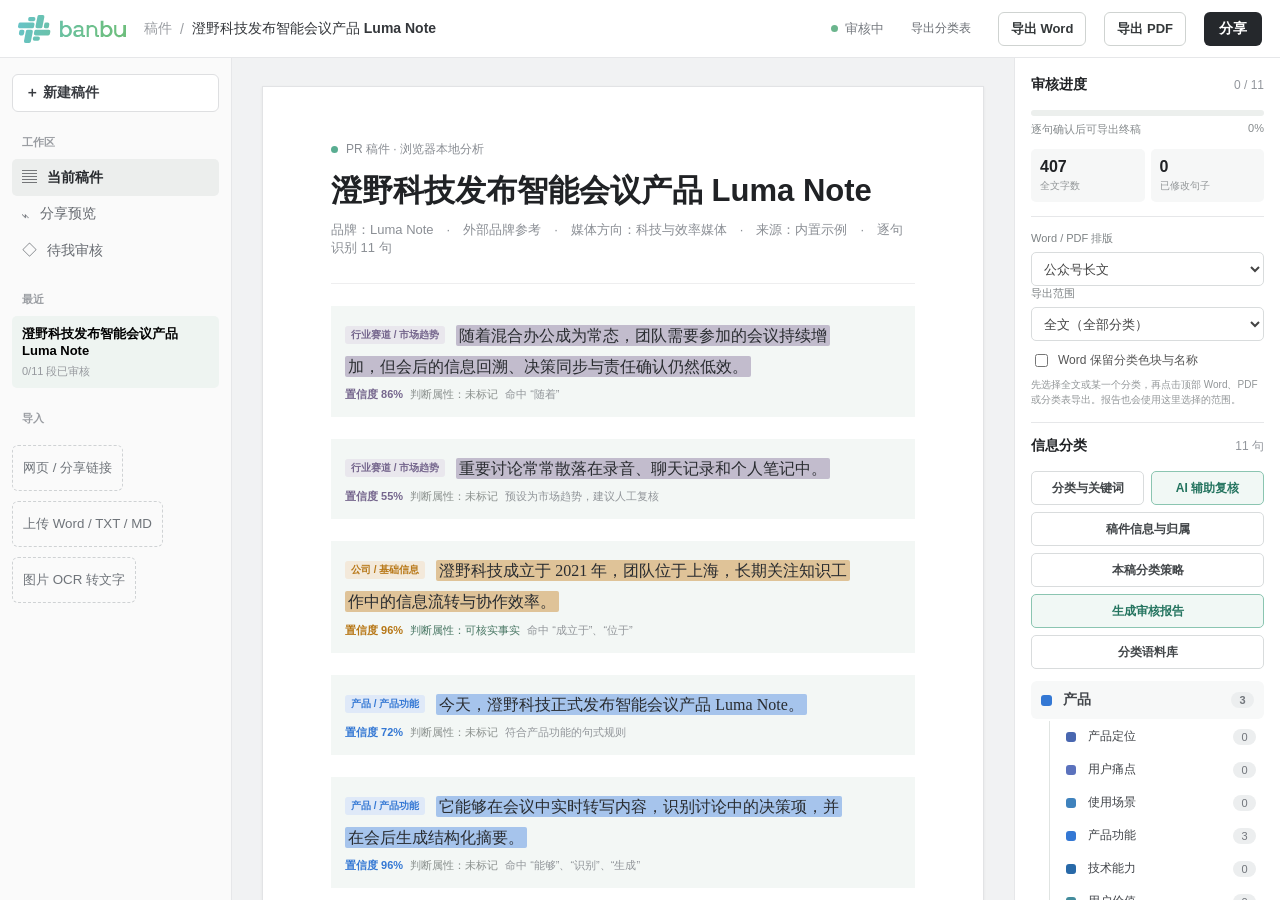
==== commit 287f34b6: "Publish v24 comment-based dual-axis classification" ====
--- a/index.html
+++ b/index.html
@@ -27,7 +27,7 @@
 .mobile-tools,.mobile-sheet{display:none}@media(max-width:800px){.mobile-tools{display:block;height:34px;border:1px solid #cfd3d1;border-radius:6px;padding:0 10px;background:#fff;color:#34383a;font:600 13px Inter,"PingFang SC",sans-serif;white-space:nowrap}.topbar{gap:8px;padding:0 12px}.crumb{display:none}.share{margin-left:auto}.mobile-sheet{position:fixed;inset:0;z-index:30;background:#0005;padding:0;align-items:flex-end}.mobile-sheet.show{display:flex}.mobile-sheet-panel{width:100%;max-height:88vh;overflow:auto;background:#fff;border-radius:8px 8px 0 0;padding:16px 16px calc(18px + env(safe-area-inset-bottom));box-shadow:0 -12px 40px #0002}.mobile-sheet-head{display:flex;align-items:center;justify-content:space-between;margin-bottom:12px}.mobile-sheet-head strong{font-size:17px}.mobile-sheet-section{padding:13px 0;border-top:1px solid var(--line)}.mobile-sheet-section>label{display:block;margin:0 0 6px;color:#747a77;font-size:12px}.mobile-sheet-section select{width:100%;height:40px;margin-bottom:10px;border:1px solid #d7dadd;border-radius:5px;background:#fff;padding:0 10px;color:#34383a;font:inherit}.mobile-action-grid{display:grid;grid-template-columns:1fr 1fr;gap:8px}.mobile-action-grid button{min-height:42px;border:1px solid #d7dadd;border-radius:6px;background:#fff;color:#363b39;font:600 13px Inter,"PingFang SC",sans-serif;padding:8px}.mobile-action-grid button.primary{border-color:#287c69;background:#287c69;color:#fff}.mobile-action-grid button.wide{grid-column:1/-1}.readonly .mobile-edit-action{display:none}.mobile-sheet-note{margin:8px 0 0;color:#8a908d;font-size:11px;line-height:1.55}}
 .class-menu{max-height:min(72vh,560px);overflow-y:auto;overscroll-behavior:contain}.class-menu-group{position:sticky;top:-5px;background:#fff;z-index:1;border-bottom:1px solid #eef0ef}.group-filter{font-weight:700}.filter-children{margin:0 0 7px 18px;padding-left:8px;border-left:1px solid #e0e4e2}.criteria-group{margin-bottom:14px}.criteria-group h4{margin:0 0 7px;color:var(--color);font-size:12px}.group-editor-title{font-size:12px;font-weight:700;color:#626866;margin:18px 0 8px}.group-editor{display:grid;grid-template-columns:repeat(2,minmax(0,1fr));gap:8px}.group-row{display:grid;grid-template-columns:1fr 38px;gap:7px}.group-row input{min-width:0;height:36px;border:1px solid #d9dcdd;border-radius:5px;padding:0 8px}.rule-parent{height:34px;border:1px solid #d9dcdd;border-radius:5px;background:#fff;padding:0 7px}@media(max-width:640px){.group-editor{grid-template-columns:1fr}.class-menu{max-height:64vh}}
 .report-modal{width:min(900px,100%);max-height:90vh;overflow:auto}.report-toolbar{display:flex;align-items:center;gap:8px;margin:18px 0 14px;padding:10px;background:#f5f7f6}.report-toolbar strong{margin-right:auto}.report-toolbar button{height:34px}.report-overview{display:grid;grid-template-columns:repeat(4,1fr);gap:8px;margin-bottom:16px}.report-stat{padding:12px;background:#f5f6f6;border-radius:5px}.report-stat b{display:block;font-size:21px}.report-stat span{font-size:11px;color:#7d8380}.report-section{padding:16px 0;border-top:1px solid var(--line)}.report-section h3{margin:0 0 10px;font-size:14px}.report-chart{display:grid;gap:8px}.report-bar{display:grid;grid-template-columns:110px 1fr 46px;align-items:center;gap:9px;font-size:12px}.report-bar-track{height:10px;background:#edf0ee;border-radius:2px;overflow:hidden}.report-bar-track i{display:block;height:100%;width:var(--w);background:var(--c)}.report-edit{width:100%;min-height:110px;border:1px solid #d8dcda;border-radius:5px;padding:11px 12px;resize:vertical;font:14px/1.7 "PingFang SC","Microsoft YaHei",sans-serif;color:#343936}.report-keypoints{display:grid;gap:7px}.report-keypoint{padding:9px 11px;background:#f7f8f8;border-left:3px solid var(--c);font-size:13px;line-height:1.65}.report-status{color:#78807c;font-size:11px}.report-ai{border-color:#6aac95!important;background:#edf7f3!important;color:#24745f!important}.readonly .report-save{display:none}@media(max-width:640px){.report-modal{max-height:94vh}.report-toolbar{align-items:stretch;flex-wrap:wrap}.report-toolbar strong{width:100%}.report-overview{grid-template-columns:1fr 1fr}.report-bar{grid-template-columns:82px 1fr 40px}.report-toolbar button{flex:1}}
-.draft-meta{display:grid;grid-template-columns:1fr 1fr;gap:8px;margin:10px 0}.draft-meta .draft-title{margin:0}.corpus-modal{width:min(980px,100%);max-height:92vh;overflow:auto}.corpus-tabs{display:flex;gap:4px;margin:16px 0 8px;padding:4px;background:#f1f3f2;border-radius:6px}.corpus-tabs button{flex:1;height:36px;border:0;border-radius:4px;background:transparent;color:#69706d;font-weight:650;cursor:pointer}.corpus-tabs button.active{background:#fff;color:#24745f;box-shadow:0 1px 4px #0001}.corpus-filters{display:grid;grid-template-columns:2fr repeat(3,1fr);gap:8px;margin:8px 0 10px}.corpus-filters input,.corpus-filters select,.corpus-prompt{width:100%;border:1px solid #d7dbd9;border-radius:5px;background:#fff;padding:9px 10px;color:#353a37;font:13px/1.5 Inter,"PingFang SC",sans-serif}.corpus-summary{display:flex;gap:8px;flex-wrap:wrap;margin-bottom:12px}.corpus-summary span{padding:5px 8px;background:#f1f4f2;border-radius:4px;color:#66706b;font-size:11px}.corpus-inspire{display:grid;grid-template-columns:1fr auto;gap:8px;padding:12px;background:#eef6f3;margin-bottom:12px}.corpus-inspire button{min-width:150px}.corpus-results{display:grid;gap:8px}.corpus-item{padding:12px;border:1px solid #e1e4e2;border-left:4px solid var(--c);border-radius:5px;background:#fff}.corpus-item-head{display:flex;align-items:center;gap:7px;flex-wrap:wrap;margin-bottom:7px;font-size:11px;color:#808783}.corpus-item-head b{color:var(--c)}.corpus-item-head button{margin-left:auto;border:0;background:#f1f3f2;border-radius:4px;padding:4px 7px;color:#555;cursor:pointer}.corpus-item p{margin:0!important;color:#343936!important;font:14px/1.75 "Songti SC","Noto Serif SC",serif}.corpus-empty{padding:50px 10px;text-align:center;color:#888}.corpus-ai-note{color:#69746f;font-size:11px;margin:0 0 10px}.corpus-open{display:block;width:100%;margin-top:8px;height:34px;border:1px solid #8bc5b1;border-radius:5px;background:#f1f8f5;color:#24745f;font-weight:650;cursor:pointer}@media(max-width:640px){.draft-meta,.corpus-filters{grid-template-columns:1fr}.corpus-inspire{grid-template-columns:1fr}.corpus-inspire button{width:100%}}
+.draft-meta{display:grid;grid-template-columns:1fr 1fr;gap:8px;margin:10px 0}.draft-meta .draft-title{margin:0}.corpus-modal{width:min(980px,100%);max-height:92vh;overflow:auto}.corpus-tabs{display:flex;gap:4px;margin:16px 0 8px;padding:4px;background:#f1f3f2;border-radius:6px}.corpus-tabs button{flex:1;height:36px;border:0;border-radius:4px;background:transparent;color:#69706d;font-weight:650;cursor:pointer}.corpus-tabs button.active{background:#fff;color:#24745f;box-shadow:0 1px 4px #0001}.corpus-filters{display:grid;grid-template-columns:2fr repeat(4,1fr);gap:8px;margin:8px 0 10px}.corpus-filters input,.corpus-filters select,.corpus-prompt{width:100%;border:1px solid #d7dbd9;border-radius:5px;background:#fff;padding:9px 10px;color:#353a37;font:13px/1.5 Inter,"PingFang SC",sans-serif}.corpus-summary{display:flex;gap:8px;flex-wrap:wrap;margin-bottom:12px}.corpus-summary span{padding:5px 8px;background:#f1f4f2;border-radius:4px;color:#66706b;font-size:11px}.corpus-inspire{display:grid;grid-template-columns:1fr auto;gap:8px;padding:12px;background:#eef6f3;margin-bottom:12px}.corpus-inspire button{min-width:150px}.corpus-results{display:grid;gap:8px}.corpus-item{padding:12px;border:1px solid #e1e4e2;border-left:4px solid var(--c);border-radius:5px;background:#fff}.corpus-item-head{display:flex;align-items:center;gap:7px;flex-wrap:wrap;margin-bottom:7px;font-size:11px;color:#808783}.corpus-item-head b{color:var(--c)}.corpus-item-head button{margin-left:auto;border:0;background:#f1f3f2;border-radius:4px;padding:4px 7px;color:#555;cursor:pointer}.corpus-item p{margin:0!important;color:#343936!important;font:14px/1.75 "Songti SC","Noto Serif SC",serif}.corpus-empty{padding:50px 10px;text-align:center;color:#888}.corpus-ai-note{color:#69746f;font-size:11px;margin:0 0 10px}.corpus-open{display:block;width:100%;margin-top:8px;height:34px;border:1px solid #8bc5b1;border-radius:5px;background:#f1f8f5;color:#24745f;font-weight:650;cursor:pointer}@media(max-width:640px){.draft-meta,.corpus-filters{grid-template-columns:1fr}.corpus-inspire{grid-template-columns:1fr}.corpus-inspire button{width:100%}}
 .metadata-modal{width:min(700px,100%)}.metadata-form{display:grid;grid-template-columns:1fr 1fr;gap:13px;margin:18px 0}.metadata-form label{color:#737a76;font-size:12px}.metadata-form input,.metadata-form select{display:block;width:100%;height:40px;margin-top:5px;border:1px solid #d7dbd9;border-radius:5px;background:#fff;padding:0 10px;color:#343936;font:14px Inter,"PingFang SC",sans-serif}.metadata-form .wide{grid-column:1/-1}.metadata-actions{display:flex;align-items:center;gap:12px}.metadata-actions span{margin-right:auto;color:#7b827f;font-size:11px;line-height:1.5}@media(max-width:640px){.metadata-form{grid-template-columns:1fr}.metadata-form .wide{grid-column:auto}.metadata-actions{align-items:stretch;flex-direction:column}.metadata-actions button{width:100%}}
 .strategy-modal{width:min(780px,100%);max-height:90vh;overflow:auto}.strategy-summary{display:flex;gap:8px;flex-wrap:wrap;margin:16px 0}.strategy-summary span{padding:6px 9px;background:#f1f4f2;border-radius:4px;color:#5f6964;font-size:11px}.strategy-list{display:grid;gap:8px}.strategy-row{display:grid;grid-template-columns:12px 1fr 170px;align-items:center;gap:10px;padding:11px;border:1px solid #e1e4e2;border-radius:5px}.strategy-row>i{width:10px;height:42px;background:var(--c);border-radius:2px}.strategy-row strong{font-size:13px}.strategy-row p{margin:3px 0 0!important;font-size:11px!important;color:#747c78!important}.strategy-row select{height:34px;border:1px solid #d7dbd9;border-radius:5px;background:#fff;padding:0 8px}.strategy-actions{display:flex;align-items:center;gap:8px;margin-top:14px}.strategy-actions span{margin-right:auto;font-size:11px;color:#7b827f}@media(max-width:640px){.strategy-row{grid-template-columns:10px 1fr}.strategy-row select{grid-column:2}.strategy-actions{flex-wrap:wrap}.strategy-actions span{width:100%}}
 </style>
@@ -57,7 +57,7 @@
 <div class="modal-backdrop" id="rulesModal" role="dialog" aria-modal="true" aria-labelledby="rulesTitle"><div class="modal config-modal"><div class="modal-head"><div><h2 id="rulesTitle">一二级分类管理</h2><p>一级用于主题汇总，二级用于逐句精审。保存后只重算未人工锁定的句子。</p></div><button class="close" data-close-modal="rulesModal" aria-label="关闭">×</button></div><div class="group-editor-title">一级分类</div><div class="group-editor" id="groupEditor"></div><div class="group-editor-title">二级分类、判断标准与关键词</div><div id="ruleEditor"></div><div class="config-foot"><span class="privacy">关键词使用中文逗号或换行分隔</span><button class="secondary" id="addGroup" onclick="addGroup()">新增一级</button><button class="secondary" id="addRule">新增二级</button><button class="analyze" id="saveRules">保存分类体系</button></div></div></div>
 <div class="modal-backdrop" id="aiModal" role="dialog" aria-modal="true" aria-labelledby="aiTitle"><div class="modal config-modal"><div class="modal-head"><div><h2 id="aiTitle">AI 辅助复核</h2><p>优先使用无密钥本地 AI 初判，也可配置在线模型进行更深入复核。人工标注不会被覆盖。</p></div><button class="close" data-close-modal="aiModal" aria-label="关闭">×</button></div><div class="ai-form"><div class="ai-note"><strong>无密钥本地 AI</strong><br>模型在当前浏览器中运行，稿件不上传。首次使用需要联网下载模型，完成后会缓存在设备中。</div><button class="analyze" id="runLocalAi">运行无密钥本地 AI 初判</button><label>在线 AI 接口地址（可选）<input id="aiEndpoint" placeholder="https://你的服务地址/v1/chat/completions"></label><label>模型名称<input id="aiModel" placeholder="填写服务商提供的模型名称"></label><label>API Key<input id="aiKey" type="password" autocomplete="off" placeholder="仅保留在当前页面会话"></label><label class="export-check"><input type="checkbox" id="autoAi"> 新稿件完成关键词分类后自动进行在线 AI 复核</label><div class="ai-note">在线复核会把当前稿件、分类标准和人工样例发送到所填服务。API Key 不写入本地存储。</div></div><div class="config-foot"><span class="privacy" id="aiConfigStatus">可直接运行本地 AI，无需填写设置</span><button class="secondary" id="saveAi">保存在线设置</button><button class="analyze" id="runAi">运行在线 AI 复核</button></div></div></div>
 <div class="modal-backdrop" id="reportModal" role="dialog" aria-modal="true" aria-labelledby="reportTitle"><div class="modal report-modal"><div class="modal-head"><div><h2 id="reportTitle">稿件审核报告</h2><p id="reportSubtitle">根据当前选择范围生成分类统计、概括与修改建议。</p></div><button class="close" data-close-modal="reportModal" aria-label="关闭">×</button></div><div class="report-toolbar"><strong id="reportScopeName">全文</strong><span class="report-status" id="reportStatus">本地统计已生成</span><button class="secondary report-ai" id="deepenReport">本地 AI 深化</button><button class="secondary" id="copyReport">复制报告</button><button class="analyze report-save" id="saveReport">保存人工修改</button></div><div class="report-overview" id="reportOverview"></div><section class="report-section"><h3>一级分类占比</h3><div class="report-chart" id="reportGroupChart"></div></section><section class="report-section"><h3>二级分类占比</h3><div class="report-chart" id="reportTypeChart"></div></section><section class="report-section"><h3>内容概括（可人工修改）</h3><textarea class="report-edit" id="reportSummary"></textarea></section><section class="report-section"><h3>重点内容</h3><div class="report-keypoints" id="reportKeypoints"></div></section><section class="report-section"><h3>审核与修改建议（可人工修改）</h3><textarea class="report-edit" id="reportSuggestions"></textarea></section></div></div>
-<div class="modal-backdrop" id="corpusModal" role="dialog" aria-modal="true" aria-labelledby="corpusTitle"><div class="modal corpus-modal"><div class="modal-head"><div><h2 id="corpusTitle">分类语料库</h2><p>汇总所有可编辑稿件中已分类的句子，并保留品牌、来源、稿件和分类信息。</p></div><button class="close" data-close-modal="corpusModal" aria-label="关闭">×</button></div><div class="corpus-tabs" id="corpusTabs"><button class="active" data-corpus-owner="internal">内部语料库</button><button data-corpus-owner="external">外部参考库</button><button data-corpus-owner="all">全部语料</button></div><div class="corpus-filters"><input id="corpusSearch" type="search" placeholder="搜索关键词、品牌、来源或稿件"><select id="corpusGroup"><option value="all">全部一级分类</option></select><select id="corpusType"><option value="all">全部二级分类</option></select><select id="corpusChannel"><option value="all">全部媒体方向</option></select></div><div class="corpus-summary" id="corpusSummary"></div><div class="corpus-inspire"><textarea class="corpus-prompt" id="corpusPrompt" rows="2" placeholder="输入正在写的主题、段落意图或一句草稿，本地 AI 会从历史语料中寻找相关表达"></textarea><button class="analyze" id="corpusAi">本地 AI 查找灵感</button></div><p class="corpus-ai-note" id="corpusStatus">语料保存在当前浏览器；点击原句旁的“复制”即可用于写作参考。</p><div class="corpus-results" id="corpusResults"></div></div></div>
+<div class="modal-backdrop" id="corpusModal" role="dialog" aria-modal="true" aria-labelledby="corpusTitle"><div class="modal corpus-modal"><div class="modal-head"><div><h2 id="corpusTitle">分类语料库</h2><p>汇总所有可编辑稿件中已分类的句子，并保留品牌、来源、稿件、内容分类和批注判断属性。</p></div><button class="close" data-close-modal="corpusModal" aria-label="关闭">×</button></div><div class="corpus-tabs" id="corpusTabs"><button class="active" data-corpus-owner="internal">内部语料库</button><button data-corpus-owner="external">外部参考库</button><button data-corpus-owner="all">全部语料</button></div><div class="corpus-filters"><input id="corpusSearch" type="search" placeholder="搜索关键词、品牌、来源或稿件"><select id="corpusGroup"><option value="all">全部一级分类</option></select><select id="corpusType"><option value="all">全部二级分类</option></select><select id="corpusClaim"><option value="all">全部判断属性</option></select><select id="corpusChannel"><option value="all">全部媒体方向</option></select></div><div class="corpus-summary" id="corpusSummary"></div><div class="corpus-inspire"><textarea class="corpus-prompt" id="corpusPrompt" rows="2" placeholder="输入正在写的主题、段落意图或一句草稿，本地 AI 会从历史语料中寻找相关表达"></textarea><button class="analyze" id="corpusAi">本地 AI 查找灵感</button></div><p class="corpus-ai-note" id="corpusStatus">语料保存在当前浏览器；点击原句旁的“复制”即可用于写作参考。</p><div class="corpus-results" id="corpusResults"></div></div></div>
 <div class="modal-backdrop" id="metadataModal" role="dialog" aria-modal="true" aria-labelledby="metadataTitle"><div class="modal metadata-modal"><div class="modal-head"><div><h2 id="metadataTitle">稿件信息与归属</h2><p>修改后将同步更新当前稿件、分享链接与对应语料库，不会改变正文和人工标注。</p></div><button class="close" data-close-modal="metadataModal" aria-label="关闭">×</button></div><div class="metadata-form"><label>稿件标题<input id="editTitle" maxlength="160"></label><label>品牌名称<input id="editBrand" placeholder="如 banbu、其他参考品牌"></label><label>稿件归属<select id="editOwnership"><option value="internal">内部 / 自有品牌稿件</option><option value="external">外部品牌参考稿件</option></select></label><label>媒体 / 渠道方向<input id="editChannel" placeholder="如科技媒体、消费媒体、公众号"></label><label class="wide">具体来源<input id="editSource" placeholder="媒体、网址、文件名、作者或内部项目"></label></div><div class="metadata-actions"><span>从内部改为外部或反向修改后，语料会自动移动到对应语料库。</span><button class="analyze" id="saveMetadata">保存稿件信息</button></div></div></div>
 <div class="modal-backdrop" id="strategyModal" role="dialog" aria-modal="true" aria-labelledby="strategyTitle"><div class="modal strategy-modal"><div class="modal-head"><div><h2 id="strategyTitle">本稿分类策略</h2><p>按全文占比决定主次：重点类别细分到二级，其余可仅做一级粗分或暂不分析。</p></div><button class="close" data-close-modal="strategyModal" aria-label="关闭">×</button></div><div class="strategy-summary" id="strategySummary"></div><div class="strategy-list" id="strategyList"></div><div class="strategy-actions"><span class="privacy" id="strategyStatus">已根据当前全文生成初步建议，可逐项修改。</span><button class="secondary" id="recommendStrategy">本地 AI 重新建议</button><button class="analyze" id="applyStrategy">应用本稿策略</button></div></div></div>
 <div class="class-menu" id="classMenu"></div>
@@ -67,7 +67,7 @@
 <script src="vendor/mammoth.browser.min.js"></script>
 <script>
 const defaultGroups={
-  product:{name:'产品',color:'#3478d4'},industry:{name:'行业',color:'#75668d'},brand:{name:'品牌',color:'#328f73'},company:{name:'公司',color:'#b77716'},founder:{name:'创始人',color:'#d95f56'},other:{name:'待确认',color:'#7f8589'}
+  product:{name:'产品',color:'#3478d4'},industry:{name:'行业赛道',color:'#75668d'},solution:{name:'问题与方案',color:'#397b96'},brand:{name:'品牌',color:'#328f73'},company:{name:'公司',color:'#b77716'},founder:{name:'创始人',color:'#d95f56'},other:{name:'待确认',color:'#7f8589'}
 };
 const T=(parent,name,color,criterion,keys)=>({parent,name,color,pale:mixHexStatic(color,.84),mark:mixHexStatic(color,.56),criterion,keys});
 function mixHexStatic(hex,amount){const raw=hex.replace('#',''),n=parseInt(raw,16),m=v=>Math.round(v+(255-v)*amount).toString(16).padStart(2,'0');return`#${m(n>>16)}${m(n>>8&255)}${m(n&255)}`}
@@ -80,13 +80,28 @@
   productValue:T('product','用户价值','#438c9c','产品给用户带来的效率、成本、体验或结果改善。',['提升','减少','节省','帮助','降低','改善','更快','更准确','效率']),
   productDiff:T('product','差异化优势','#565fa7','与竞品或传统方案相比的独特能力和优势。',['区别于','相比','首次','独有','核心优势','创新','领先','一体化']),
   productProgress:T('product','产品进展','#607e9c','产品发布、版本、测试、用户采用和迭代计划。',['发布','上线','版本','更新','内测','公测','用户数','迭代','计划']),
+  productLabel:T('product','产品营销标签','#4167a5','主推产品的传播定义、品类称谓和营销标签；历史产品或类比对象不归入本稿主产品。',['被定义为','第一台','新一代','营销标签','产品标签']),
+  productStrategy:T('product','产品与市场策略','#4f729a','围绕产品形态、地区、人群、组合、定价和商业化路径作出的选择；不等同于行业趋势。',['产品组合','进入市场','不同国家','市场策略','产品策略','商业化']),
+  productEnd:T('product','产品终局','#536f91','产品长期将成为什么、承载什么生态或关系的终局描述。',['终局','最终成为','长期承载','入口','容器','平台级']),
+  productCase:T('product','历史产品与案例','#667d9a','过往产品、同行案例或类比对象，只作为经历与论据，不误判为本稿主推产品。',['此前产品','过往产品','历史产品','案例','Luka','同行产品']),
   industry:T('industry','市场趋势','#75668d','行业规模、增速、周期和发展趋势。',['行业','市场','趋势','近年来','随着','增长','规模','渗透率']),
+  industryTrack:T('industry','赛道定义','#6d5f88','用简短明确的品类或技术领域界定公司与文章所在赛道；不能用长段公司战略代替。',['赛道','具身智能','物理AI','AI陪伴','端侧AI','人机交互']),
+  industryAction:T('industry','赛道共同动作','#746990','描述赛道内多数参与者都在做什么、押注哪些方向。',['公司开始','玩家','都在','共同','押在','频频提及']),
   industryDemand:T('industry','用户需求','#806d99','行业用户行为、需求变化和消费偏好。',['需求','用户倾向','消费者','偏好','选择','关注','购买']),
   industryPain:T('industry','行业痛点','#6f6387','行业普遍存在的结构性问题和低效。',['普遍','痛点','挑战','仍然','传统','效率低','难以','瓶颈']),
   industryPolicy:T('industry','政策监管','#866d82','政策、法规、标准、合规和监管变化。',['政策','法规','监管','合规','标准','条例','规范']),
   industryTech:T('industry','技术环境','#65718f','外部技术演进对行业产生的推动和影响。',['技术发展','数字化','智能化','大模型','基础设施','技术变革']),
   industryCompetition:T('industry','竞争格局','#7e6680','行业参与者、竞争关系、集中度和生态结构。',['竞争','格局','玩家','头部企业','集中度','赛道','竞争者']),
   industryData:T('industry','行业数据','#6f7690','第三方研究、调查数据、市场规模和统计结论。',['数据显示','报告显示','调研','统计','同比','占比','预计达到']),
+  industryAcademic:T('industry','学术与研究趋势','#766b91','论文、学术界研究热点和研究范式变化形成的背景。',['论文','学术界','研究热点','研究范式','顶会']),
+  problemDefinition:T('solution','问题定义','#477f9b','清楚界定需要解决的核心问题、能力缺口或具体技术问题。',['问题是','问题在于','如何','怎么办','缺口','能力边界']),
+  technicalPain:T('solution','技术痛点','#3e7892','某一模型、模块、训练或执行环节的具体技术瓶颈；不同于赛道普遍痛点。',['技术痛点','模型瓶颈','训练难点','长链条','泛化不足','执行误差']),
+  solutionSummary:T('solution','概括性方案','#3f8397','用一句话说明采用什么总体思路解决什么问题，不展开模块细节。',['核心思路','出发点','通过','让','组织起来','闭环']),
+  solutionDirection:T('solution','解决方向','#4d7691','指出应向哪个方向推进或需要建立什么能力，但尚未给出完整实现。',['方向','需要一层','建立','弥合','走向','探索']),
+  technicalSolution:T('solution','技术解决方案','#33758e','针对具体技术痛点给出系统、模型、模块或算法层面的实现方案。',['系统设计','模块','模型','算法','架构','三类','分三步','策略']),
+  solutionMechanism:T('solution','机制与路径','#3c8490','拆解方案如何工作，包括步骤、信息流、模块分工、训练或执行路径。',['第一步','第二步','第三步','负责','信息流','检索','建模','桥接']),
+  solutionCapability:T('solution','能力与验证','#4d817b','说明方案能做到什么，并以案例、实验、数据或真实结果验证；仅预测效果不算 Why me。',['成功率','提升到','下降至','实验','验证','能力','无需修改']),
+  solutionEnd:T('solution','终局描述','#536f76','描述问题最终被解决后的系统状态或行业能力终点。',['最终','终局','更通用','更可靠','持续进化','共同存在']),
   brand:T('brand','愿景使命','#328f73','品牌愿景、使命、长期目标和存在理由。',['愿景','使命','致力于','希望让','长期目标','初心']),
   brandValue:T('brand','价值主张','#3d987e','品牌向用户承诺的核心价值和利益。',['价值主张','核心价值','为用户','带来','承诺','相信']),
   brandPosition:T('brand','品牌定位','#39886f','品牌希望在市场和用户心中建立的认知位置。',['品牌定位','成为','代表','心智','高端','专业品牌']),
@@ -103,6 +118,9 @@
   companyPartner:T('company','合作生态','#9e7837','公司与其他机构的合作、渠道和生态关系。',['合作','伙伴','联合','战略合作','生态','渠道','签约']),
   companyOperation:T('company','经营进展','#b18435','营收、增长、交付、经营成果和当前进展。',['营收','增长','订单','交付','经营','业绩','同比']),
   companyStrategy:T('company','公司战略','#9b692c','公司未来方向、组织规划和市场战略。',['战略','未来','计划','布局','拓展','下一步','目标']),
+  companyPosition:T('company','公司定位','#a16d27','公司本质上是什么类型的公司、核心角色与边界；不要与行业赛道或产品标签混淆。',['本质上是一家','公司定位','定义为一家','成为一家']),
+  companyResearch:T('company','研究与技术方向','#9a7130','公司或实验室明确投入的研究主题、技术路线和探索方向。',['研究方向','探索','技术方向','重点研究','推进']),
+  companyMilestone:T('company','重要节点','#aa7431','公司成立、转型、危机、产品突破、融资等关键时间节点。',['节点','创立','转型','股东变故','完成融资','里程碑']),
   founder:T('founder','身份信息','#d95f56','创始人姓名、身份、职务和职责。',['创始人','联合创始人','CEO','总裁','负责人']),
   founderStory:T('founder','教育职业','#bd6a61','创始人的教育背景、职业经历和专业积累。',['曾在','毕业','就读','经历','任职','十年','多年']),
   founderMotivation:T('founder','创业动机','#c45d58','创始人为什么创业、创办项目的起点和问题意识。',['创业动机','决定创业','创办','起因','萌生','为什么做']),
@@ -111,8 +129,14 @@
   founderInsight:T('founder','产品洞察','#c35963','创始人对用户问题、产品设计和市场机会的判断。',['产品应该','用户需要','问题在于','产品设计','洞察','需求']),
   founderOpinion:T('founder','公开观点','#d3685f','创始人的公开表态、判断和引语。',['表示','认为','看来','提到','说道','观点','在他看来']),
   founderValues:T('founder','个人价值观','#b8615b','创始人的信念、性格、坚持和个人选择。',['相信','坚持','价值观','性格','选择','原则','信念']),
+  founderAchievement:T('founder','标签与成就','#c16058','创始人的权威标签、代表成果、行业荣誉和可核实成就。',['入选','榜单','主导','销量','成就','核心研发']),
+  founderTrack:T('founder','选择赛道原因','#bf6757','创始人为什么进入或坚持该赛道，包含技术窗口、用户信号和个人积累。',['选择赛道','信号','窗口','为什么进入','更早','坚持']),
+  founderWhyMe:T('founder','Why me','#b85b54','解释为什么是该创始人或公司能做成：必须包含技术、产品、数据、团队或架构上的独有能力和已完成动作；愿景与效果预测不算。',['独有能力','别人做不到','长期积累','技术架构','核心能力','产品积累','数据积累']),
+  founderVision:T('founder','愿景与终局','#aa625c','创始人对长期人机关系、产品终局或世界状态的价值判断。',['愿景','未来','共同存在','初心','长期','万物有灵']),
   other:T('other','待确认','#7f8589','证据不足、多个类别接近或无法可靠判断。',[])
 };
+const claimTypes={neutral:{name:'未标记',color:'#8a908d'},thirdParty:{name:'第三方解读',color:'#68736f'},founderClaim:{name:'创始人观点',color:'#8a625e'},verifiedFact:{name:'可核实事实',color:'#487663'},uncertainClaim:{name:'待核实判断',color:'#9a7048'}};
+function classifyClaim(text){if(/笔者观察|本文认为|在我们看来|可以视为|更像(?:是|一次)?|不难发现|由此可见|媒体认为/.test(text))return'thirdParty';if(/(?:他|她|创始人|CEO|负责人)(?:表示|认为|判断|强调|提到|说道)|在他看来|在她看来|[“”「」]/.test(text)&&/(表示|认为|说|看来)/.test(text))return'founderClaim';if(/据知情人士|据接近|预计|可能|有望|或许|推测|领先|指数级/.test(text))return'uncertainClaim';if(/数据显示|报告显示|论文|招聘信息|完成融资|销量|成功率|成立于|发布于|截至\d|\d+(?:%|亿|万|年)/.test(text))return'verifiedFact';return'neutral'}
 function loadGroups(){try{const saved=JSON.parse(localStorage.getItem('banbu-review-groups'));if(saved&&typeof saved==='object')return{...JSON.parse(JSON.stringify(defaultGroups)),...saved}}catch{}return JSON.parse(JSON.stringify(defaultGroups))}
 let groups=loadGroups();
 function loadTypes(){const base=JSON.parse(JSON.stringify(defaultTypes));try{const saved=JSON.parse(localStorage.getItem('banbu-review-types'));if(saved&&typeof saved==='object'&&Object.keys(saved).length){Object.entries(saved).forEach(([key,value])=>{const fallback=base[key];base[key]={...(fallback||{}),...value,parent:value.parent&&groups[value.parent]?value.parent:(fallback?.parent||'other')}});return base}}catch{}return base}
@@ -131,7 +155,7 @@
   {type:'company',text:'目前，澄野科技正与不同规模的团队共同打磨产品，持续改善从会议讨论到行动确认的工作流程。'}
 ]};
 const formats={body:'正文',h1:'一级标题',h2:'二级标题',quote:'引用',summary:'摘要'};
-const normalizeSegment=(item,index=0)=>{const text=String(item.text||''),analysis=classifyDetailed(text),type=types[item.type]?item.type:analysis.type,agrees=type===analysis.type;return{type,text,format:item.format||(/[“”「」]/.test(text)?'quote':index===0?'summary':'body'),reviewed:Boolean(item.reviewed),edited:Boolean(item.edited),manual:Boolean(item.manual),aiReviewed:Boolean(item.aiReviewed),confidence:item.confidence??(agrees?analysis.confidence:55),reason:item.reason||(agrees?analysis.reason:`预设为${types[type].name}，建议人工复核`)}};
+const normalizeSegment=(item,index=0)=>{const text=String(item.text||''),analysis=classifyDetailed(text),type=types[item.type]?item.type:analysis.type,agrees=type===analysis.type,claimType=claimTypes[item.claimType]?item.claimType:classifyClaim(text);return{type,claimType,claimManual:Boolean(item.claimManual),text,format:item.format||(/[“”「」]/.test(text)?'quote':index===0?'summary':'body'),reviewed:Boolean(item.reviewed),edited:Boolean(item.edited),manual:Boolean(item.manual),aiReviewed:Boolean(item.aiReviewed),confidence:item.confidence??(agrees?analysis.confidence:55),reason:item.reason||(agrees?analysis.reason:`预设为${types[type].name}，建议人工复核`)}};
 const exampleText=defaultData.segments.map(x=>x.text).join('\n\n');
 let state={id:'demo-luma-note',title:defaultData.title,brand:'Luma Note',source:'内置示例',ownership:'external',channel:'科技与效率媒体',classificationProfile:defaultClassificationProfile(),segments:defaultData.segments.flatMap(item=>sentenceSplit(item.text).map(text=>normalizeSegment({...item,text}))),active:'all',readonly:false};
 const $=s=>document.querySelector(s), article=$('#article'), filters=$('#filters'), mobile=$('#mobileFilters'), fullFilter=$('#fullFilter');
@@ -159,6 +183,21 @@
   if(/定位|面向|目标用户|适用于|场景|解决.+问题|区别于/.test(text))addScore('positioning',6);
   if(/愿景|使命|希望让|致力于|品牌主张/.test(text))addScore('brand',6);
   if(/随着|近年来|行业|市场|趋势|普遍/.test(text))addScore('industry',5);
+  if(/赛道|具身智能|物理AI|AI陪伴|端侧AI/.test(text))addScore('industryTrack',5);
+  if(/问题是|问题在于|怎么办|能力边界|缺口|瓶颈|断裂|鸿沟/.test(text))addScore('problemDefinition',7);
+  if(/核心思路|出发点|总体方案|解决.+问题/.test(text))addScore('solutionSummary',6);
+  if(/第一步|第二步|第三步|分三步|模块负责|信息流|检索|建模|桥接/.test(text))addScore('solutionMechanism',7);
+  if(/成功率|实验|消融|验证|提升到|下降至/.test(text))addScore('solutionCapability',7);
+  if(/技术痛点|模型瓶颈|训练难点|泛化不足|执行误差/.test(text))addScore('technicalPain',7);
+  if(/论文|学术界|研究热点|研究范式|顶会/.test(text))addScore('industryAcademic',6);
+  if(/此前产品|过往产品|历史产品|Luka|同行产品/.test(text))addScore('productCase',7);
+  if(/本质上是一家|公司定位|定义为一家/.test(text))addScore('companyPosition',7);
+  if(/研究方向|技术方向|重点研究|重点探索/.test(text))addScore('companyResearch',6);
+  if(/笔者观察|据知情人士|可以视为|更像一次|推测/.test(text))addScore('thirdParty',8);
+  if(/在他看来|他认为|他判断|他强调|他说/.test(text))addScore('founderClaim',8);
+  if(/入选|榜单|代表成果|核心研发|主导/.test(text))addScore('founderAchievement',6);
+  if(/为什么.+做|选择.+赛道|商业化拐点|看到了.+信号/.test(text))addScore('founderTrack',6);
+  if(/别人做不到|独有能力|技术架构|核心能力|长期积累/.test(text))addScore('founderWhyMe',7);
   if(/(?:创始人|联合创始人|CEO|总裁)[：为是\s]*[\u4e00-\u9fa5·]{2,8}/.test(text))addScore('founder',7);
   if(/(?:成立于|总部位于|融资|员工|团队规模|服务客户)/.test(text))addScore('company',6);
   if(/(?:面向|服务于|专为).{0,18}(?:用户|企业|团队|人群)|解决.{0,24}(?:问题|痛点)/.test(text))addScore('positioning',7);
@@ -177,20 +216,21 @@
 }
 function filterButton(key,all=false,group=false){const n=counts(),id=all?'all':group?`group:${key}`:key,t=all?{name:'查看全文',color:'#8a8e94'}:group?groups[key]:types[key],count=all?state.segments.length:n[id];return `<button class="filter${group?' group-filter':' child-filter'}${state.active===id?' active':''}" data-type="${id}" style="--color:${t.color}"><span class="swatch"></span><span>${t.name}</span><span class="count">${count||0}</span></button>`}
 function renderFilters(){const enabledGroups=Object.entries(groups).filter(([key])=>activeClassificationProfile[key]!=='off'||key==='other'),groupHtml=enabledGroups.map(([groupKey])=>{const children=Object.keys(types).filter(key=>(types[key].parent||'other')===groupKey);return filterButton(groupKey,false,true)+(groupKey!=='other'&&activeClassificationProfile[groupKey]==='fine'?`<div class="filter-children">${children.map(key=>filterButton(key)).join('')}</div>`:'')}).join('');filters.innerHTML=groupHtml;fullFilter.innerHTML=filterButton('',true);mobile.innerHTML=filterButton('',true)+enabledGroups.map(([key])=>filterButton(key,false,true)).join('')+Object.keys(types).filter(key=>key!=='other'&&activeClassificationProfile[types[key].parent]==='fine').map(key=>filterButton(key)).join('');$('#totalCount').textContent=`${state.segments.length} 句`;$('#criteriaList').innerHTML=Object.entries(groups).map(([groupKey,group])=>`<section class="criteria-group"><h4 style="--color:${group.color}">${escapeHtml(group.name)}</h4>${Object.entries(types).filter(([,t])=>(t.parent||'other')===groupKey).map(([,t])=>`<div class="criterion" style="--color:${t.color}"><strong><i></i>${escapeHtml(t.name)}</strong><p>${escapeHtml(t.criterion)}</p></div>`).join('')}</section>`).join('')}
+function renderAnnotationGuide(){$('#criteriaList').insertAdjacentHTML('afterbegin',`<section class="criteria-group"><h4 style="--color:#202225">批注归纳出的判断边界</h4>${['先确定本稿主线和主推产品，历史产品只作为经历或案例。','赛道必须是简短明确的领域；公司定位、产品策略不能代替赛道。','行业痛点是赛道普遍问题；技术痛点是某一模型、模块或执行环节的问题。','问题定义回答要解决什么；解决方向回答往哪走；技术方案必须说明如何实现。','公司解决问题与某项技术解决问题要分开判断。','创始人观点、媒体第三方解读和可核实事实必须分开，观点不能自动视为事实。','Why me 必须说明已具备的独有技术、产品、数据、团队或架构能力，效果预测和口号不算。','商业层面的产品策略变化，不归为技术趋势或行业趋势。'].map(text=>`<div class="criterion" style="--color:#68736f"><strong><i></i>边界规则</strong><p>${text}</p></div>`).join('')}</section>`)}
 function renderArticle(){
   const visible=state.segments.map((item,index)=>({item,index})).filter(({item})=>matchesActive(item));
-  article.innerHTML=visible.map(({item,index})=>{const t=types[item.type]||types.other,g=groups[t.parent]||groups.other,label=activeClassificationProfile[t.parent]==='fine'?`${g.name} / ${t.name}`:g.name;return `<p class="segment format-${item.format}${item.reviewed?' reviewed':''}${item.edited?' edited':''}" data-index="${index}" data-type="${item.type}" data-label="${escapeHtml(label)}" style="--color:${t.color};--pale:${t.pale};--mark:${t.mark}"><mark ${state.readonly?'':'contenteditable="true" spellcheck="true"'}>${escapeHtml(item.text)}</mark><span class="segment-evidence">${item.manual?'<span class="manual">人工标注 · 已锁定</span>':item.aiReviewed?'<span class="ai-badge">AI 复核</span>':`<span class="confidence">置信度 ${Math.round(item.confidence||0)}%</span>`}<span>${escapeHtml(item.reason||'')}</span></span>${state.readonly?'':`<span class="segment-tools"><button class="review-toggle" title="${item.reviewed?'取消审核':'标记已审核'}" aria-label="${item.reviewed?'取消审核':'标记已审核'}">${item.reviewed?'✓':'○'}</button><button class="reclassify" title="重新分类" aria-label="重新分类">分类</button><button class="delete-segment" title="删除整段" aria-label="删除整段">删</button></span>`}</p>`}).join('')||(state.segments.length?`<div class="filter-empty"><strong>该分类暂时没有内容</strong><span>切换其他分类或返回全文继续审核。</span></div>`:'<div class="empty-state"><h2>还没有稿件</h2><p>新建一篇稿件后开始分类审核。</p><button class="analyze" id="emptyNew">新建稿件</button></div>');
+  article.innerHTML=visible.map(({item,index})=>{const t=types[item.type]||types.other,g=groups[t.parent]||groups.other,claim=claimTypes[item.claimType]||claimTypes.neutral,label=activeClassificationProfile[t.parent]==='fine'?`${g.name} / ${t.name}`:g.name;return `<p class="segment format-${item.format}${item.reviewed?' reviewed':''}${item.edited?' edited':''}" data-index="${index}" data-type="${item.type}" data-label="${escapeHtml(label)}" style="--color:${t.color};--pale:${t.pale};--mark:${t.mark}"><mark ${state.readonly?'':'contenteditable="true" spellcheck="true"'}>${escapeHtml(item.text)}</mark><span class="segment-evidence">${item.manual?'<span class="manual">内容分类人工锁定</span>':item.aiReviewed?'<span class="ai-badge">AI 复核</span>':`<span class="confidence">置信度 ${Math.round(item.confidence||0)}%</span>`}<span style="color:${claim.color}">判断属性：${escapeHtml(claim.name)}${item.claimManual?' · 人工锁定':''}</span><span>${escapeHtml(item.reason||'')}</span></span>${state.readonly?'':`<span class="segment-tools"><button class="review-toggle" title="${item.reviewed?'取消审核':'标记已审核'}" aria-label="${item.reviewed?'取消审核':'标记已审核'}">${item.reviewed?'✓':'○'}</button><button class="reclassify" title="修改内容分类和判断属性" aria-label="修改内容分类和判断属性">分类</button><button class="delete-segment" title="删除整段" aria-label="删除整段">删</button></span>`}</p>`}).join('')||(state.segments.length?`<div class="filter-empty"><strong>该分类暂时没有内容</strong><span>切换其他分类或返回全文继续审核。</span></div>`:'<div class="empty-state"><h2>还没有稿件</h2><p>新建一篇稿件后开始分类审核。</p><button class="analyze" id="emptyNew">新建稿件</button></div>');
   $('#docTitle').textContent=state.title;$('#docTitle').contentEditable=state.readonly?'false':'true';$('#docTitle').spellcheck=true;$('#crumbTitle').textContent=state.title;$('#meta').textContent=`${state.brand?`品牌：${state.brand}　·　`:''}${state.ownership==='external'?'外部品牌参考　·　':'内部稿件　·　'}${state.channel?`媒体方向：${state.channel}　·　`:''}${state.source?`来源：${state.source}　·　`:''}逐句识别 ${state.segments.length} 句`;
-  renderFilters();renderExportScope();updateFocus();updateReviewSummary();
+  renderFilters();renderAnnotationGuide();renderExportScope();updateFocus();updateReviewSummary();
   if(!state.readonly)saveCurrent();
 }
 function saveCurrent(){state.classificationProfile={...activeClassificationProfile};const record={id:state.id,title:state.title,brand:state.brand||'',source:state.source||'',ownership:state.ownership||'internal',channel:state.channel||'',classificationProfile:state.classificationProfile,segments:state.segments,layout:$('#layoutPreset')?.value||'wechat',keepMarks:Boolean($('#keepMarks')?.checked),updatedAt:Date.now()};localStorage.setItem('banbu-review-draft',JSON.stringify(record));const library=JSON.parse(localStorage.getItem('banbu-review-library')||'[]').filter(x=>x.id!==record.id);library.unshift(record);localStorage.setItem('banbu-review-library',JSON.stringify(library.slice(0,30)));syncCorpus(record);renderRecent(library)}
 function loadCorpus(){try{const data=JSON.parse(localStorage.getItem('banbu-corpus-v1'));return Array.isArray(data)?data:[]}catch{return[]}}
-function syncCorpus(record){if(!record?.id||!Array.isArray(record.segments))return;const retained=loadCorpus().filter(entry=>entry.docId!==record.id),profile=normalizeClassificationProfile(record.classificationProfile),created=record.segments.filter(item=>item.text&&types[item.type]).map((item,index)=>{const type=types[item.type]||types.other,group=groups[type.parent]||groups.other,fine=profile[type.parent]==='fine';return{id:`${record.id}:${index}`,docId:record.id,index,text:item.text,type:item.type,typeName:fine?type.name:`${group.name}（粗分）`,group:type.parent||'other',groupName:group.name,color:type.color,title:record.title,brand:record.brand||'',source:record.source||'',ownership:record.ownership||'internal',channel:record.channel||'',manual:Boolean(item.manual),confidence:item.confidence||0,updatedAt:record.updatedAt||Date.now()}});try{localStorage.setItem('banbu-corpus-v1',JSON.stringify([...created,...retained].sort((a,b)=>b.updatedAt-a.updatedAt).slice(0,6000)))}catch{showToast('本地语料库空间已满，请清理浏览器存储后重试')}}
+function syncCorpus(record){if(!record?.id||!Array.isArray(record.segments))return;const retained=loadCorpus().filter(entry=>entry.docId!==record.id),profile=normalizeClassificationProfile(record.classificationProfile),created=record.segments.filter(item=>item.text&&types[item.type]).map((item,index)=>{const type=types[item.type]||types.other,group=groups[type.parent]||groups.other,fine=profile[type.parent]==='fine',claimType=claimTypes[item.claimType]?item.claimType:classifyClaim(item.text),claim=claimTypes[claimType];return{id:`${record.id}:${index}`,docId:record.id,index,text:item.text,type:item.type,typeName:fine?type.name:`${group.name}（粗分）`,group:type.parent||'other',groupName:group.name,color:type.color,claimType,claimName:claim.name,title:record.title,brand:record.brand||'',source:record.source||'',ownership:record.ownership||'internal',channel:record.channel||'',manual:Boolean(item.manual),claimManual:Boolean(item.claimManual),confidence:item.confidence||0,updatedAt:record.updatedAt||Date.now()}});try{localStorage.setItem('banbu-corpus-v1',JSON.stringify([...created,...retained].sort((a,b)=>b.updatedAt-a.updatedAt).slice(0,6000)))}catch{showToast('本地语料库空间已满，请清理浏览器存储后重试')}}
 function seedCorpus(){try{const library=JSON.parse(localStorage.getItem('banbu-review-library')||'[]');library.forEach(record=>syncCorpus(record))}catch{}}
 let corpusVisible=[],corpusOwner='internal';
-function corpusOptions(){const all=loadCorpus(),groupSelect=$('#corpusGroup'),typeSelect=$('#corpusType'),channelSelect=$('#corpusChannel'),groupValue=groupSelect.value||'all',typeValue=typeSelect.value||'all',channelValue=channelSelect.value||'all';groupSelect.innerHTML='<option value="all">全部一级分类</option>'+Object.entries(groups).map(([key,g])=>`<option value="${escapeHtml(key)}">${escapeHtml(g.name)}</option>`).join('');groupSelect.value=groups[groupValue]?groupValue:'all';const chosen=groupSelect.value;typeSelect.innerHTML='<option value="all">全部二级分类</option>'+Object.entries(types).filter(([,t])=>chosen==='all'||(t.parent||'other')===chosen).map(([key,t])=>`<option value="${escapeHtml(key)}">${escapeHtml(t.name)}</option>`).join('');typeSelect.value=types[typeValue]&&(chosen==='all'||types[typeValue].parent===chosen)?typeValue:'all';const channels=[...new Set(all.map(x=>x.channel).filter(Boolean))].sort();channelSelect.innerHTML='<option value="all">全部媒体方向</option>'+channels.map(value=>`<option value="${escapeHtml(value)}">${escapeHtml(value)}</option>`).join('');channelSelect.value=channels.includes(channelValue)?channelValue:'all'}
-function renderCorpus(entriesOverride=null){const all=loadCorpus(),query=$('#corpusSearch').value.trim().toLowerCase(),group=$('#corpusGroup').value,type=$('#corpusType').value,channel=$('#corpusChannel').value;const filtered=(entriesOverride||all).filter(entry=>(corpusOwner==='all'||(entry.ownership||'internal')===corpusOwner)&&(group==='all'||entry.group===group)&&(type==='all'||entry.type===type)&&(channel==='all'||entry.channel===channel)&&(!query||`${entry.text} ${entry.brand} ${entry.source} ${entry.channel} ${entry.title} ${entry.typeName} ${entry.groupName}`.toLowerCase().includes(query)));corpusVisible=filtered.slice(0,300);const scoped=all.filter(entry=>corpusOwner==='all'||(entry.ownership||'internal')===corpusOwner),docs=new Set(scoped.map(x=>x.docId)),brands=new Set(scoped.map(x=>x.brand).filter(Boolean));$('#corpusSummary').innerHTML=`<span>${scoped.length} 条${corpusOwner==='external'?'外部参考':corpusOwner==='internal'?'内部':'全部'}语料</span><span>${docs.size} 篇稿件</span><span>${brands.size} 个品牌</span><span>当前显示 ${corpusVisible.length} 条</span>`;$('#corpusResults').innerHTML=corpusVisible.map((entry,index)=>`<article class="corpus-item" style="--c:${entry.color||'#7f8589'}"><div class="corpus-item-head"><b>${escapeHtml(entry.groupName)} / ${escapeHtml(entry.typeName)}</b><span>${entry.ownership==='external'?'外部参考':'内部稿件'}</span><span>${escapeHtml(entry.brand||'未填写品牌')}</span>${entry.channel?`<span>媒体：${escapeHtml(entry.channel)}</span>`:''}<span>来源：${escapeHtml(entry.source||'未填写')}</span><span>稿件：${escapeHtml(entry.title)}</span><button data-corpus-copy="${index}">复制</button></div><p>${escapeHtml(entry.text)}</p></article>`).join('')||'<div class="corpus-empty">当前语料库或筛选条件下没有内容。</div>'}
+function corpusOptions(){const all=loadCorpus(),groupSelect=$('#corpusGroup'),typeSelect=$('#corpusType'),claimSelect=$('#corpusClaim'),channelSelect=$('#corpusChannel'),groupValue=groupSelect.value||'all',typeValue=typeSelect.value||'all',claimValue=claimSelect.value||'all',channelValue=channelSelect.value||'all';groupSelect.innerHTML='<option value="all">全部一级分类</option>'+Object.entries(groups).map(([key,g])=>`<option value="${escapeHtml(key)}">${escapeHtml(g.name)}</option>`).join('');groupSelect.value=groups[groupValue]?groupValue:'all';const chosen=groupSelect.value;typeSelect.innerHTML='<option value="all">全部二级分类</option>'+Object.entries(types).filter(([,t])=>chosen==='all'||(t.parent||'other')===chosen).map(([key,t])=>`<option value="${escapeHtml(key)}">${escapeHtml(t.name)}</option>`).join('');typeSelect.value=types[typeValue]&&(chosen==='all'||types[typeValue].parent===chosen)?typeValue:'all';claimSelect.innerHTML='<option value="all">全部判断属性</option>'+Object.entries(claimTypes).map(([key,value])=>`<option value="${key}">${escapeHtml(value.name)}</option>`).join('');claimSelect.value=claimTypes[claimValue]?claimValue:'all';const channels=[...new Set(all.map(x=>x.channel).filter(Boolean))].sort();channelSelect.innerHTML='<option value="all">全部媒体方向</option>'+channels.map(value=>`<option value="${escapeHtml(value)}">${escapeHtml(value)}</option>`).join('');channelSelect.value=channels.includes(channelValue)?channelValue:'all'}
+function renderCorpus(entriesOverride=null){const all=loadCorpus(),query=$('#corpusSearch').value.trim().toLowerCase(),group=$('#corpusGroup').value,type=$('#corpusType').value,claim=$('#corpusClaim').value,channel=$('#corpusChannel').value;const filtered=(entriesOverride||all).filter(entry=>(corpusOwner==='all'||(entry.ownership||'internal')===corpusOwner)&&(group==='all'||entry.group===group)&&(type==='all'||entry.type===type)&&(claim==='all'||(entry.claimType||'neutral')===claim)&&(channel==='all'||entry.channel===channel)&&(!query||`${entry.text} ${entry.brand} ${entry.source} ${entry.channel} ${entry.title} ${entry.typeName} ${entry.groupName} ${entry.claimName||''}`.toLowerCase().includes(query)));corpusVisible=filtered.slice(0,300);const scoped=all.filter(entry=>corpusOwner==='all'||(entry.ownership||'internal')===corpusOwner),docs=new Set(scoped.map(x=>x.docId)),brands=new Set(scoped.map(x=>x.brand).filter(Boolean));$('#corpusSummary').innerHTML=`<span>${scoped.length} 条${corpusOwner==='external'?'外部参考':corpusOwner==='internal'?'内部':'全部'}语料</span><span>${docs.size} 篇稿件</span><span>${brands.size} 个品牌</span><span>当前显示 ${corpusVisible.length} 条</span>`;$('#corpusResults').innerHTML=corpusVisible.map((entry,index)=>`<article class="corpus-item" style="--c:${entry.color||'#7f8589'}"><div class="corpus-item-head"><b>${escapeHtml(entry.groupName)} / ${escapeHtml(entry.typeName)}</b><span>判断：${escapeHtml(entry.claimName||'未标记')}</span><span>${entry.ownership==='external'?'外部参考':'内部稿件'}</span><span>${escapeHtml(entry.brand||'未填写品牌')}</span>${entry.channel?`<span>媒体：${escapeHtml(entry.channel)}</span>`:''}<span>来源：${escapeHtml(entry.source||'未填写')}</span><span>稿件：${escapeHtml(entry.title)}</span><button data-corpus-copy="${index}">复制</button></div><p>${escapeHtml(entry.text)}</p></article>`).join('')||'<div class="corpus-empty">当前语料库或筛选条件下没有内容。</div>'}
 function openCorpus(){if(!state.readonly)syncCorpus({id:state.id,title:state.title,brand:state.brand,source:state.source,ownership:state.ownership,channel:state.channel,classificationProfile:activeClassificationProfile,segments:state.segments,updatedAt:Date.now()});seedCorpus();corpusOwner=state.ownership==='external'?'external':'internal';document.querySelectorAll('[data-corpus-owner]').forEach(button=>button.classList.toggle('active',button.dataset.corpusOwner===corpusOwner));corpusOptions();renderCorpus();$('#corpusModal').classList.add('show')}
 function strategyStats(){const total=Math.max(1,state.segments.length),stats=Object.fromEntries(Object.keys(groups).map(key=>[key,{count:0,percent:0}]));state.segments.forEach(item=>{const parent=(types[item.type]||types.other).parent||'other';(stats[parent]||stats.other).count++});Object.values(stats).forEach(item=>item.percent=Math.round(item.count/total*100));return stats}
 function recommendProfile(){const stats=strategyStats(),ranked=Object.keys(groups).filter(key=>key!=='other').sort((a,b)=>stats[b].count-stats[a].count),main=ranked.find(key=>stats[key].count>0),profile={};Object.keys(groups).forEach(key=>{const item=stats[key];profile[key]=key==='other'?'coarse':item.count===0?'off':key===main||(item.count>=3&&item.percent>=18)?'fine':'coarse'});return normalizeClassificationProfile(profile)}
@@ -200,7 +240,7 @@
 function openMetadata(){if(state.readonly)return;$('#editTitle').value=state.title||'';$('#editBrand').value=state.brand||'';$('#editOwnership').value=state.ownership||'internal';$('#editChannel').value=state.channel||'';$('#editSource').value=state.source||'';$('#metadataModal').classList.add('show')}
 function saveMetadata(){const title=$('#editTitle').value.trim(),previousOwnership=state.ownership||'internal';if(!title){showToast('请填写稿件标题');$('#editTitle').focus();return}state.title=title;state.brand=$('#editBrand').value.trim();state.ownership=$('#editOwnership').value||'internal';state.channel=$('#editChannel').value.trim();state.source=$('#editSource').value.trim();renderArticle();$('#metadataModal').classList.remove('show');showToast(previousOwnership===state.ownership?'稿件信息已更新':'稿件归属已更新，对应语料已自动移库')}
 function readStrategyForm(){const profile={...activeClassificationProfile};document.querySelectorAll('[data-strategy-group]').forEach(select=>profile[select.dataset.strategyGroup]=select.value);profile.other='coarse';return normalizeClassificationProfile(profile)}
-function applyClassificationStrategy(){activeClassificationProfile=readStrategyForm();state.classificationProfile={...activeClassificationProfile};state.segments.forEach(item=>{if(item.manual)return;const result=classifyDetailed(item.text);Object.assign(item,result,{aiReviewed:false})});if(state.active!=='all'&&((groups[state.active]&&activeClassificationProfile[state.active]==='off')||(types[state.active]&&activeClassificationProfile[types[state.active].parent]==='off')))state.active='all';renderArticle();$('#strategyModal').classList.remove('show');showToast('本稿分类主次已应用，人工标注保持不变')}
+function applyClassificationStrategy(){activeClassificationProfile=readStrategyForm();state.classificationProfile={...activeClassificationProfile};state.segments.forEach(item=>{if(!item.manual){const result=classifyDetailed(item.text);Object.assign(item,result,{aiReviewed:false})}if(!item.claimManual)item.claimType=classifyClaim(item.text)});if(state.active!=='all'&&((groups[state.active]&&activeClassificationProfile[state.active]==='off')||(types[state.active]&&activeClassificationProfile[types[state.active].parent]==='off')))state.active='all';renderArticle();$('#strategyModal').classList.remove('show');showToast('本稿分类主次已应用，人工批注保持不变')}
 async function recommendStrategyWithAi(){const button=$('#recommendStrategy');button.classList.add('ai-running');$('#strategyStatus').textContent='本地 AI 正在分析各类别的内容丰富度…';try{const base=recommendProfile(),stats=strategyStats(),extractor=await loadLocalAi(),keys=Object.keys(groups).filter(key=>key!=='other'&&stats[key].count>0),texts=keys.map(key=>state.segments.filter(item=>(types[item.type]||types.other).parent===key).map(item=>item.text).join(' ')),output=texts.length?await extractor(texts,{pooling:'mean',normalize:true}):null;if(output){keys.forEach(key=>{const uniqueTypes=new Set(state.segments.filter(item=>(types[item.type]||types.other).parent===key).map(item=>item.type)).size;if(stats[key].count>=2&&(uniqueTypes>=2||stats[key].percent>=18))base[key]='fine'})}renderStrategy(base);$('#strategyStatus').textContent='本地 AI 建议已更新；应用前仍可人工调整。'}catch(error){console.error(error);renderStrategy(recommendProfile());$('#strategyStatus').textContent='本地 AI 暂未加载，已保留基于占比的建议。'}finally{button.classList.remove('ai-running')}}
 async function copyCorpusItem(index){const entry=corpusVisible[index];if(!entry)return;try{await navigator.clipboard.writeText(entry.text);showToast(`已复制 · ${entry.brand||entry.title}`)}catch{showToast('复制失败，请手动选择原句')}}
 async function corpusAiInspire(){const query=$('#corpusPrompt').value.trim();if(!query){showToast('请先输入写作主题或一句草稿');return}let candidates=loadCorpus().filter(entry=>entry.docId!==state.id);if(!candidates.length)candidates=loadCorpus();const group=$('#corpusGroup').value,type=$('#corpusType').value,channel=$('#corpusChannel').value;candidates=candidates.filter(entry=>(corpusOwner==='all'||(entry.ownership||'internal')===corpusOwner)&&(group==='all'||entry.group===group)&&(type==='all'||entry.type===type)&&(channel==='all'||entry.channel===channel)).slice(0,400);if(!candidates.length){showToast('当前语料库和筛选条件下没有可调用内容');return}const button=$('#corpusAi');button.classList.add('ai-running');$('#corpusStatus').textContent='本地 AI 正在当前语料库内匹配品牌与媒体方向…';try{const extractor=await loadLocalAi(),texts=[`写作意图：${query}`,...candidates.map(entry=>`归属：${entry.ownership==='external'?'外部品牌参考':'内部稿件'}。媒体方向：${entry.channel||'未知'}。分类：${entry.groupName}/${entry.typeName}。品牌：${entry.brand||'未知'}。来源：${entry.source||'未知'}。内容：${entry.text}`)],output=await extractor(texts,{pooling:'mean',normalize:true}),vectors=output.tolist(),queryVector=vectors[0],ranked=candidates.map((entry,i)=>({...entry,similarity:dotProduct(queryVector,vectors[i+1])})).sort((a,b)=>b.similarity-a.similarity).slice(0,12);renderCorpus(ranked);$('#corpusStatus').textContent=`已在当前语料库找到 ${ranked.length} 条相关表达，按语义相关度排序；请核对来源后再使用。`}catch(error){console.error(error);const terms=query.toLowerCase().split(/\s+|[，,。；;]/).filter(Boolean),ranked=candidates.map(entry=>({...entry,similarity:terms.filter(term=>`${entry.text} ${entry.brand} ${entry.channel}`.toLowerCase().includes(term)).length})).sort((a,b)=>b.similarity-a.similarity).slice(0,12);renderCorpus(ranked);$('#corpusStatus').textContent='本地 AI 暂未加载，已在当前语料库内改用关键词匹配。'}finally{button.classList.remove('ai-running')}}
@@ -279,7 +319,7 @@
 async function deepenReportWithAi(){if(!reportDraft||reportDraft.scope.segments.length<2)return;const button=$('#deepenReport');button.classList.add('ai-running');$('#reportStatus').textContent='本地 AI 正在理解文章结构…';try{const extractor=await loadLocalAi(),segments=reportDraft.scope.segments,texts=segments.map((item,index)=>`分类：${hierarchicalName(types[item.type]||types.other)}。上文：${segments[index-1]?.text||'无'}。当前：${item.text}`),output=await extractor(texts,{pooling:'mean',normalize:true}),vectors=output.tolist(),centroid=new Array(vectors[0].length).fill(0);vectors.forEach(v=>v.forEach((n,i)=>centroid[i]+=n/vectors.length));const magnitude=Math.sqrt(dotProduct(centroid,centroid))||1,center=centroid.map(x=>x/magnitude),ranked=segments.map((item,i)=>({item,vector:vectors[i],score:dotProduct(vectors[i],center)+Math.min(0.08,(item.confidence||0)/1200)})).sort((a,b)=>b.score-a.score),selected=[];for(const candidate of ranked){const tooSimilar=selected.some(x=>dotProduct(x.vector,candidate.vector)>.86);if(!tooSimilar||selected.length===0)selected.push(candidate);if(selected.length>=Math.min(5,segments.length))break}const groupNames=reportDraft.groupCounts.slice(0,3).map(([key])=>groups[key]?.name).filter(Boolean),typeNames=reportDraft.typeCounts.slice(0,5).map(([key])=>types[key]?.name).filter(Boolean);reportDraft.keypoints=selected.map(x=>({text:x.item.text,type:x.item.type}));reportDraft.summary=`本地 AI 结合上下文与语义相似度判断，${reportDraft.scope.label}主要覆盖${groupNames.join('、')}，核心表达集中在${typeNames.join('、')}。${selected.slice(0,3).map(x=>x.item.text).join('')}`;reportDraft.ai=true;renderReport(reportDraft);$('#reportStatus').textContent='本地 AI 已完成语义聚类与重点提取；结果仍可人工修改'}catch(error){console.error(error);$('#reportStatus').textContent='本地 AI 暂未完成，已保留本地统计报告';showToast('本地 AI 加载失败，可继续人工修改报告')}finally{button.classList.remove('ai-running')}}
 function ensureExportContent(scope){if(scope.segments.length)return true;showToast(`“${scope.label}”暂时没有可导出的内容`);return false}
 function hierarchicalName(type){const group=groups[type?.parent]||groups.other;return `${group.name} / ${(type||types.other).name}`}
-function exportData(){const scope=exportScope();if(!ensureExportContent(scope))return;const rows=['一级分类\t二级分类\t内容',...scope.segments.map(item=>{const type=types[item.type]||types.other;return `${(groups[type.parent]||groups.other).name}\t${type.name}\t${item.text.replace(/\t/g,' ')}`})];const blob=new Blob(['\ufeff'+rows.join('\n')],{type:'text/tab-separated-values;charset=utf-8'}),link=document.createElement('a');link.href=URL.createObjectURL(blob);link.download=`${state.title}${scope.suffix}-分类结果.tsv`;link.click();setTimeout(()=>URL.revokeObjectURL(link.href),1000);showToast(`${scope.label}分类结果已导出`)}
+function exportData(){const scope=exportScope();if(!ensureExportContent(scope))return;const rows=['一级分类\t二级分类\t判断属性\t内容',...scope.segments.map(item=>{const type=types[item.type]||types.other,claim=claimTypes[item.claimType]||claimTypes.neutral;return `${(groups[type.parent]||groups.other).name}\t${type.name}\t${claim.name}\t${item.text.replace(/\t/g,' ')}`})];const blob=new Blob(['\ufeff'+rows.join('\n')],{type:'text/tab-separated-values;charset=utf-8'}),link=document.createElement('a');link.href=URL.createObjectURL(blob);link.download=`${state.title}${scope.suffix}-分类结果.tsv`;link.click();setTimeout(()=>URL.revokeObjectURL(link.href),1000);showToast(`${scope.label}分类结果已导出`)}
 function crc32(bytes){let crc=0xffffffff;for(const byte of bytes){crc^=byte;for(let i=0;i<8;i++)crc=(crc>>>1)^((crc&1)?0xedb88320:0)}return(crc^0xffffffff)>>>0}
 function u16(value){return Uint8Array.of(value&255,(value>>>8)&255)}
 function u32(value){return Uint8Array.of(value&255,(value>>>8)&255,(value>>>16)&255,(value>>>24)&255)}
@@ -299,18 +339,20 @@
 async function exportWord(){const scope=exportScope();if(!ensureExportContent(scope))return;const reviewed=scope.segments.every(x=>x.reviewed),blob=buildWordBlob($('#layoutPreset').value,scope),link=document.createElement('a');link.href=URL.createObjectURL(blob);link.download=`${state.title}${scope.suffix}${reviewed?'-终稿':'-待审核'}.docx`;link.click();setTimeout(()=>URL.revokeObjectURL(link.href),1500);showToast(`${scope.label} Word ${reviewed?'终稿已导出':'已导出，文件标记为“待审核”'}`)}
 function exportPdf(){const scope=exportScope();if(!ensureExportContent(scope))return;const reviewed=scope.segments.every(item=>item.reviewed),popup=window.open('','_blank');if(!popup){showToast('浏览器阻止了 PDF 窗口，请允许弹出窗口');return}const legendTypes=(scope.typeKeys||Object.keys(types)).map(key=>types[key]).filter(Boolean),legend=`<section class="legend"><strong>分类图例</strong>${legendTypes.map(type=>`<span style="--c:${type.color}"><i></i>${escapeHtml(hierarchicalName(type))}</span>`).join('')}</section>`;const body=scope.segments.map(item=>{const type=types[item.type]||types.other,label=`<b class="label" style="--c:${type.color}">${escapeHtml(hierarchicalName(type))}</b>`;return `<p class="${escapeHtml(item.format||'body')}" style="--c:${type.color};--m:${type.mark||mixHex(type.color,.56)}">${label}<span>${escapeHtml(item.text)}</span></p>`}).join('');popup.document.write(`<!doctype html><html lang="zh-CN"><head><meta charset="utf-8"><title>${escapeHtml(state.title)}${escapeHtml(scope.suffix)} - PDF</title><style>@page{size:A4;margin:18mm 17mm}*{box-sizing:border-box}body{margin:0;color:#252827;font-family:"Songti SC","Noto Serif SC","Microsoft YaHei",serif;font-size:11.5pt;line-height:1.85}h1{font-family:"PingFang SC","Microsoft YaHei",sans-serif;font-size:24pt;line-height:1.35;text-align:center;margin:0 0 7mm}.meta{text-align:center;color:#838a87;font:9pt "PingFang SC",sans-serif;margin-bottom:8mm}.legend{padding:3mm 4mm;margin:0 0 7mm;background:#f4f6f5;font:9pt/1.8 "PingFang SC",sans-serif}.legend strong{margin-right:3mm}.legend span{display:inline-flex;align-items:center;margin-right:3mm;white-space:nowrap}.legend i{width:2.5mm;height:2.5mm;background:var(--c);margin-right:1mm}p{margin:0 0 4.2mm;text-align:justify;break-inside:avoid}.label{display:inline-block;margin:0 2mm 1mm 0;padding:.4mm 1.5mm;color:var(--c);border:1px solid var(--c);font:700 8pt/1.5 "PingFang SC",sans-serif;vertical-align:1px}p span{background:var(--m);padding:.35mm .8mm;-webkit-box-decoration-break:clone;box-decoration-break:clone}p.h1,p.h2{font-family:"PingFang SC",sans-serif;font-weight:700;text-align:left}.h1{font-size:16pt;margin-top:7mm}.h2{font-size:13pt;margin-top:5mm}.quote{border-left:2.5pt solid #6ab695;padding-left:4mm;color:#59615e}.summary{background:#f3f7f5;padding:4mm}.footer{margin-top:9mm;padding-top:3mm;border-top:1px solid #ddd;color:#8a908d;font:8pt "PingFang SC",sans-serif;text-align:center}@media print{.no-print{display:none}}</style></head><body><h1>${escapeHtml(state.title)}</h1><div class="meta">banbu 稿件审核 · ${escapeHtml(scope.label)} · ${reviewed?'审核完成':'待审核'}</div>${legend}<main>${body}</main><div class="footer">由 banbu稿件审核 导出 · ${escapeHtml(scope.label)} · 每段均保留分类标注</div><script>onload=()=>setTimeout(()=>print(),250);onafterprint=()=>close()<\/script></body></html>`);popup.document.close();showToast(`${scope.label} PDF 已生成，请选择“存储为 PDF”`)}
 window.__banbuBuildWordBlob=buildWordBlob;
-function openClassMenu(button){const segment=button.closest('.segment'),index=Number(segment.dataset.index),menu=$('#classMenu'),rect=button.getBoundingClientRect();menu.dataset.index=index;menu.innerHTML=`<div class="class-menu-group">人工重新标注</div>${Object.entries(groups).map(([groupKey,group])=>`<div class="class-menu-group">${escapeHtml(group.name)}</div>${Object.entries(types).filter(([,type])=>type.parent===groupKey).map(([key,type])=>`<button data-set-type="${key}"><span style="color:${type.color}">■</span> ${escapeHtml(type.name)}</button>`).join('')}`).join('')}<div class="class-menu-group">Word 段落样式</div>${Object.entries(formats).map(([key,name])=>`<button data-set-format="${key}">${name}</button>`).join('')}`;menu.style.left=`${Math.max(8,Math.min(rect.left-156,innerWidth-230))}px`;menu.style.top=`${Math.max(8,Math.min(rect.bottom+4,innerHeight-520))}px`;menu.classList.add('show')}
+function openClassMenu(button){const segment=button.closest('.segment'),index=Number(segment.dataset.index),menu=$('#classMenu'),rect=button.getBoundingClientRect();menu.dataset.index=index;menu.innerHTML=`<div class="class-menu-group">内容分类（讲什么）</div>${Object.entries(groups).map(([groupKey,group])=>`<div class="class-menu-group">${escapeHtml(group.name)}</div>${Object.entries(types).filter(([,type])=>type.parent===groupKey).map(([key,type])=>`<button data-set-type="${key}"><span style="color:${type.color}">■</span> ${escapeHtml(type.name)}</button>`).join('')}`).join('')}<div class="class-menu-group">判断属性（谁在判断）</div>${Object.entries(claimTypes).map(([key,value])=>`<button data-set-claim="${key}"><span style="color:${value.color}">■</span> ${escapeHtml(value.name)}</button>`).join('')}<div class="class-menu-group">Word 段落样式</div>${Object.entries(formats).map(([key,name])=>`<button data-set-format="${key}">${name}</button>`).join('')}`;menu.style.left=`${Math.max(8,Math.min(rect.left-156,innerWidth-230))}px`;menu.style.top=`${Math.max(8,Math.min(rect.bottom+4,innerHeight-620))}px`;menu.classList.add('show')}
 async function loadShared(){if(!location.hash.startsWith('#share='))return false;const data=await decodeShare(location.hash.slice(7));if(!data||!Array.isArray(data.segments))return false;if(data.groups&&typeof data.groups==='object')groups={...JSON.parse(JSON.stringify(defaultGroups)),...data.groups};if(data.types&&typeof data.types==='object')types={...JSON.parse(JSON.stringify(defaultTypes)),...data.types};activeClassificationProfile=normalizeClassificationProfile(data.classificationProfile);state={id:'shared',title:data.title||'分享稿件',brand:data.brand||'',source:data.source||'banbu 分享链接',ownership:data.ownership||'internal',channel:data.channel||'',classificationProfile:{...activeClassificationProfile},segments:data.segments.filter(x=>types[x.type]&&x.text).map(normalizeSegment),active:'all',readonly:true};document.body.classList.add('readonly');$('#status span').textContent='只读分享';$('#share').textContent='复制链接';return true}
 function loadLocal(){try{const data=JSON.parse(localStorage.getItem('banbu-review-draft'));if(data&&data.title&&Array.isArray(data.segments)&&data.segments.length){activeClassificationProfile=normalizeClassificationProfile(data.classificationProfile);state={id:data.id||'legacy-draft',title:data.title,brand:data.brand||'',source:data.source||'',ownership:data.ownership||'internal',channel:data.channel||'',classificationProfile:{...activeClassificationProfile},segments:data.segments.filter(x=>types[x.type]&&x.text).map(normalizeSegment),active:'all',readonly:false};if(data.layout)$('#layoutPreset').value=data.layout;$('#keepMarks').checked=Boolean(data.keepMarks)}}catch{}}
 function openLibraryDoc(id){try{const item=JSON.parse(localStorage.getItem('banbu-review-library')||'[]').find(x=>x.id===id);if(!item)return;activeClassificationProfile=normalizeClassificationProfile(item.classificationProfile);state={id:item.id,title:item.title,brand:item.brand||'',source:item.source||'',ownership:item.ownership||'internal',channel:item.channel||'',classificationProfile:{...activeClassificationProfile},segments:item.segments.map(normalizeSegment),active:'all',readonly:false};if(item.layout)$('#layoutPreset').value=item.layout;$('#keepMarks').checked=Boolean(item.keepMarks);renderArticle();showToast('已切换稿件')}catch{showToast('稿件读取失败')}}
-function importSharedCopy(){if(!state.readonly)return;state={...state,id:`import-${Date.now().toString(36)}`,title:`${state.title}（导入副本）`,segments:state.segments.map(item=>({...item})),active:'all',readonly:false};document.body.classList.remove('readonly');$('#status span').textContent='审核中';$('#share').textContent='分享';history.replaceState(null,'',`${location.pathname}?v=23`);renderArticle();showToast('已导入为可编辑稿件，人工标注保持锁定')}
+function importSharedCopy(){if(!state.readonly)return;state={...state,id:`import-${Date.now().toString(36)}`,title:`${state.title}（导入副本）`,segments:state.segments.map(item=>({...item})),active:'all',readonly:false};document.body.classList.remove('readonly');$('#status span').textContent='审核中';$('#share').textContent='分享';history.replaceState(null,'',`${location.pathname}?v=24`);renderArticle();showToast('已导入为可编辑稿件，人工标注保持锁定')}
 
+document.addEventListener('click',event=>{const setClaim=event.target.closest('[data-set-claim]');if(!setClaim)return;event.stopPropagation();const item=state.segments[Number($('#classMenu').dataset.index)];item.claimType=setClaim.dataset.setClaim;item.claimManual=true;$('#classMenu').classList.remove('show');renderArticle();showToast(`判断属性已人工标注为${claimTypes[item.claimType].name}，系统不会覆盖`)});
 document.addEventListener('input',event=>{if(event.target.id==='docTitle'){state.title=event.target.innerText.trim();$('#crumbTitle').textContent=state.title;saveCurrent();return}const mark=event.target.closest('.segment mark[contenteditable="true"]');if(!mark)return;const item=state.segments[Number(mark.closest('.segment').dataset.index)];item.text=mark.innerText.trim();item.edited=true;mark.closest('.segment').classList.add('edited');updateReviewSummary();saveCurrent()});
 document.addEventListener('click',event=>{const close=event.target.closest('[data-close-modal]');if(close){$(`#${close.dataset.closeModal}`).classList.remove('show');return}const corpusCopy=event.target.closest('[data-corpus-copy]');if(corpusCopy){copyCorpusItem(Number(corpusCopy.dataset.corpusCopy));return}const deleteButton=event.target.closest('.delete-segment');if(deleteButton){const index=Number(deleteButton.closest('.segment').dataset.index),item=state.segments[index];if(item&&confirm(`确定删除这段内容吗？\n\n${item.text.slice(0,80)}`)){state.segments.splice(index,1);renderArticle();showToast('段落、分类统计和对应语料已删除')}return}const removeRule=event.target.closest('[data-delete-rule]');if(removeRule){delete ruleDraft[removeRule.dataset.deleteRule];renderRuleEditor();return}const libraryDoc=event.target.closest('[data-doc-id]');if(libraryDoc){openLibraryDoc(libraryDoc.dataset.docId);return}const filter=event.target.closest('.filter');if(filter)select(filter.dataset.type);if(event.target.closest('.restore'))select('all');const review=event.target.closest('.review-toggle');if(review){const index=Number(review.closest('.segment').dataset.index);state.segments[index].reviewed=!state.segments[index].reviewed;renderArticle();return}if(event.target.closest('.reclassify')){event.stopPropagation();openClassMenu(event.target.closest('.reclassify'))}else if(!event.target.closest('#classMenu'))$('#classMenu').classList.remove('show');const setType=event.target.closest('[data-set-type]');if(setType){const item=state.segments[Number($('#classMenu').dataset.index)];item.type=setType.dataset.setType;item.manual=true;item.aiReviewed=false;item.confidence=100;item.reason=`人工确认为${types[item.type].name}`;saveCorrectionExample(item.text,item.type);$('#classMenu').classList.remove('show');renderArticle();showToast('人工分类已保存，并作为后续判断样例')}const setFormat=event.target.closest('[data-set-format]');if(setFormat){state.segments[Number($('#classMenu').dataset.index)].format=setFormat.dataset.setFormat;$('#classMenu').classList.remove('show');renderArticle();showToast('段落样式已更新')}if(event.target.closest('#emptyNew'))openModal()});
 $('#newDoc').onclick=()=>{$('#draftTitle').value='';$('#draftBrand').value='';$('#draftSource').value='';$('#draftInput').value='';openModal()};$('#closeModal').onclick=closeModal;document.querySelectorAll('.modal-backdrop').forEach(modal=>modal.addEventListener('click',e=>{if(e.target===e.currentTarget)modal.classList.remove('show')}));$('#loadExample').onclick=()=>{$('#draftTitle').value=defaultData.title;$('#draftBrand').value='Luma Note';$('#draftSource').value='内置示例';$('#draftInput').value=exampleText;$('#ocrPanel').classList.remove('show');$('#urlStatus').classList.remove('show')};$('#analyzeBtn').onclick=analyzeDraft;$('#share').onclick=share;$('#importCopy').onclick=importSharedCopy;$('#exportBtn').onclick=exportData;$('#wordExport').onclick=exportWord;$('#pdfExport').onclick=exportPdf;$('#layoutPreset').onchange=()=>renderArticle();$('#keepMarks').onchange=saveCurrent;$('#ruleSettings').onclick=openRulesModal;$('#addRule').onclick=addRule;$('#saveRules').onclick=saveRules;$('#aiReview').onclick=openAiModal;$('#reportBtn').onclick=openReport;$('#corpusBtn').onclick=openCorpus;$('#corpusAi').onclick=corpusAiInspire;$('#corpusSearch').oninput=()=>renderCorpus();$('#corpusGroup').onchange=()=>{corpusOptions();renderCorpus()};$('#corpusType').onchange=()=>renderCorpus();$('#deepenReport').onclick=deepenReportWithAi;$('#saveReport').onclick=saveReportEdits;$('#copyReport').onclick=copyReportText;$('#runLocalAi').onclick=runLocalAiReview;$('#saveAi').onclick=()=>{saveAiConfig();$('#aiModal').classList.remove('show')};$('#runAi').onclick=runAiReview;$('#urlTrigger').onclick=()=>{openModal();setTimeout(()=>$('#sourceUrl').focus(),0)};$('#extractUrl').onclick=extractFromUrl;$('#sourceUrl').addEventListener('keydown',event=>{if(event.key==='Enter'){event.preventDefault();extractFromUrl()}});$('#uploadTrigger').onclick=()=>$('#fileInput').click();$('#ocrTrigger').onclick=()=>$('#imageInput').click();$('#selectImage').onclick=()=>$('#imageInput').click();$('#imageInput').onchange=event=>recognizeImage(event.target.files[0]);$('#fileInput').onchange=event=>importDocument(event.target.files[0]);
 $('#mobileTools').onclick=()=>$('#mobileSheet').classList.add('show');$('#closeMobileSheet').onclick=()=>$('#mobileSheet').classList.remove('show');$('#mobileSheet').addEventListener('click',event=>{if(event.target===event.currentTarget)event.currentTarget.classList.remove('show');const action=event.target.closest('[data-mobile-action]')?.dataset.mobileAction;if(!action)return;$('#mobileSheet').classList.remove('show');({new:()=>openModal(),url:()=>{$('#urlTrigger').click()},word:()=>$('#fileInput').click(),ocr:()=>$('#imageInput').click(),table:exportData,wordExport:exportWord,pdfExport:exportPdf,report:openReport,corpus:openCorpus,metadata:openMetadata,rules:openRulesModal,strategy:()=>openStrategy(false),localAi:runLocalAiReview,ai:openAiModal}[action]||(()=>{}))()});$('#mobileExportScope').onchange=event=>{$('#exportScope').value=event.target.value};$('#exportScope').onchange=event=>{$('#mobileExportScope').value=event.target.value};$('#mobileLayoutPreset').onchange=event=>{$('#layoutPreset').value=event.target.value;renderArticle()};
 $('#strategyBtn').onclick=()=>openStrategy(false);$('#recommendStrategy').onclick=recommendStrategyWithAi;$('#applyStrategy').onclick=applyClassificationStrategy;$('#corpusChannel').onchange=()=>renderCorpus();$('#corpusTabs').onclick=event=>{const button=event.target.closest('[data-corpus-owner]');if(!button)return;corpusOwner=button.dataset.corpusOwner;document.querySelectorAll('[data-corpus-owner]').forEach(item=>item.classList.toggle('active',item===button));corpusOptions();renderCorpus()};$('#newDoc').addEventListener('click',()=>{$('#draftOwnership').value='internal';$('#draftChannel').value=''});$('#loadExample').addEventListener('click',()=>{$('#draftOwnership').value='external';$('#draftChannel').value='科技与效率媒体'});
 $('#metadataBtn').onclick=openMetadata;$('#saveMetadata').onclick=saveMetadata;
+$('#corpusClaim').onchange=()=>renderCorpus();
 document.documentElement.dataset.ocrReady=typeof Tesseract==='object'?'true':'false';
 (async()=>{if(!await loadShared())loadLocal();renderArticle()})();
 </script>
